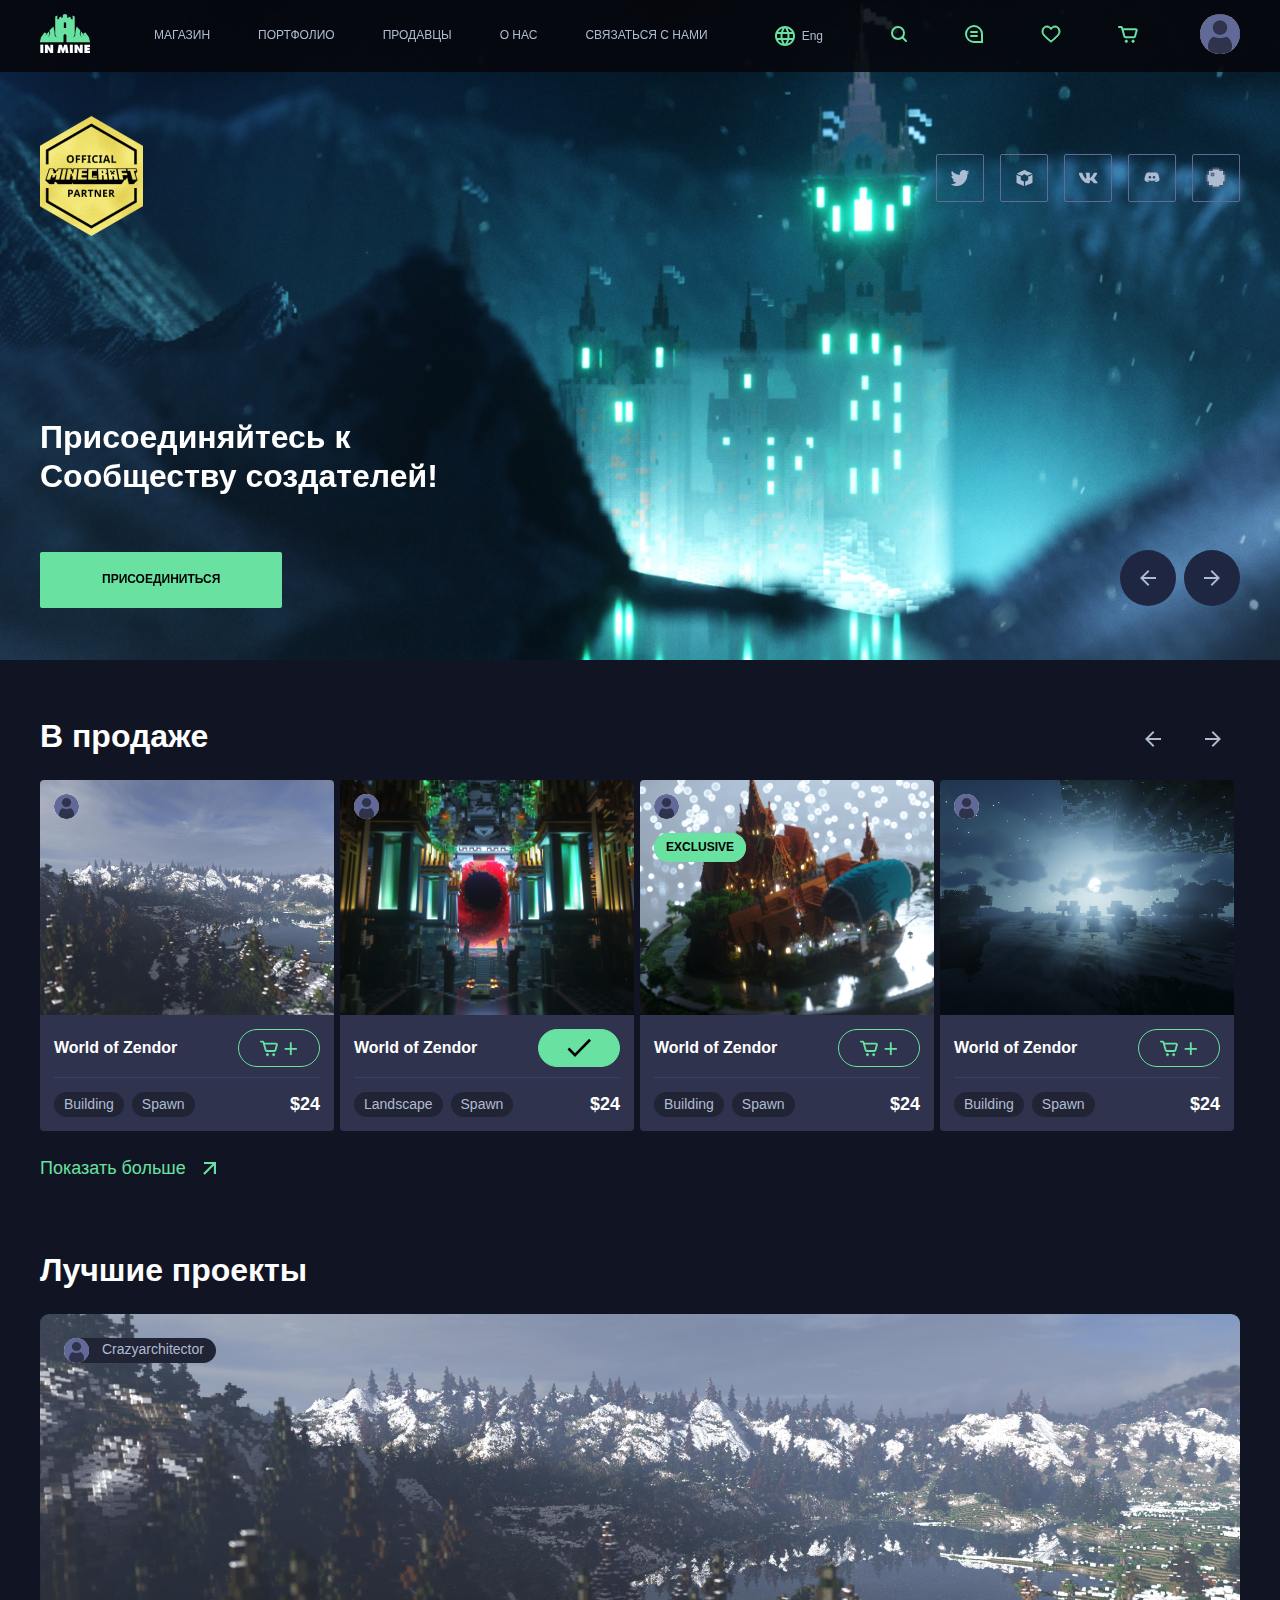
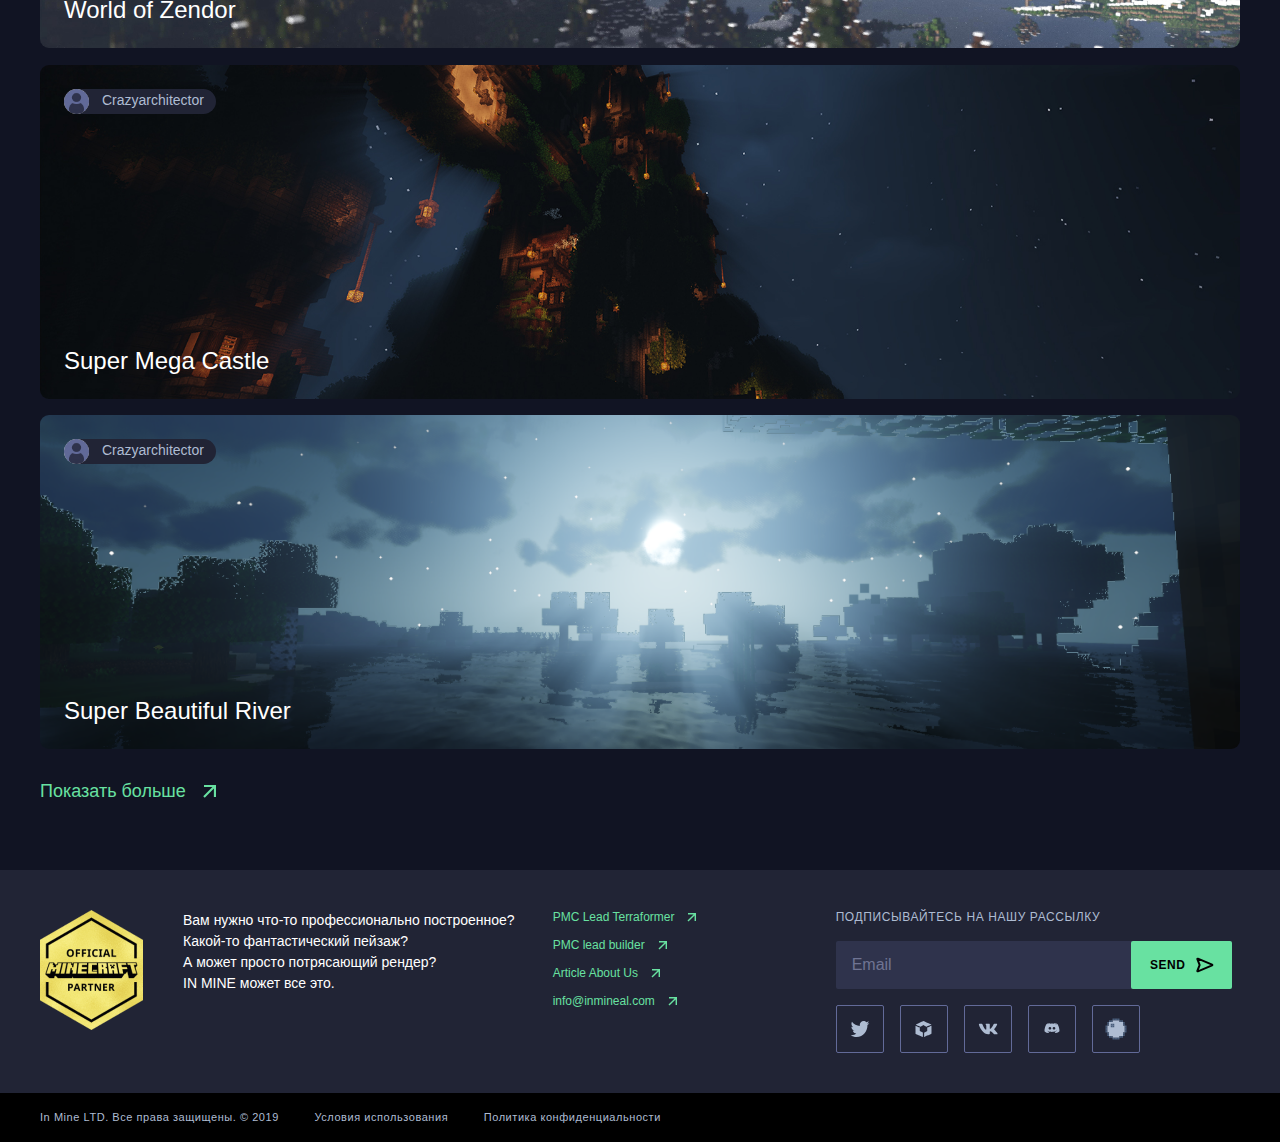
==== index.html @ 99c76f7d "end profect" ====
<!DOCTYPE html>
<html lang="en">

<head>
  <meta charset="UTF-8">
  <meta name="viewport" content="width=device-width, initial-scale=1.0">
  <title>InMine</title>
  <link rel="stylesheet" href="css/libs.min.css">
  <link rel="stylesheet" href="css/style.min.css">
</head>

<body>

  <header class="header header-main">
    <div class="header__inner">
      <div class="header__top-wrapper">
        <div class="container">
          <div class="header__inner-top">
            <div class="header__logo">
              <a class="header__logo-link" href="index.html">
                <img src="images/icons/header-logo-top.svg" alt="">
              </a>
            </div>
            <div class="menu-btn">
              <div class="menu-btn__row"></div>
              <div class="menu-btn__row"></div>
              <div class="menu-btn__row"></div>
            </div>
            <nav class="header__menu">
              <ul class="header__menu-list">
                <li class="header__menu-item">
                  <a class="header__menu-link" href="store.html">Магазин</a>
                </li>
                <li class="header__menu-item">
                  <a class="header__menu-link" href="portfolio.html">Портфолио</a>
                </li>
                <li class="header__menu-item">
                  <a class="header__menu-link" href="sellers.html">Продавцы</a>
                </li>
                <li class="header__menu-item">
                  <a class="header__menu-link" href="about-us.html">О нас</a>
                </li>
                <li class="header__menu-item">
                  <a class="header__menu-link" href="contact.html">Связаться с нами</a>
                </li>
              </ul>
            </nav>
            <div class="header__lang">
              <button><img src="images/icons/header-language.svg" alt=""></button>
              <span>Eng</span>
            </div>
            <div class="header__top-icons">
              <ul class="header__icons-list">
                <li><a href="page-404.html"><img src="images/icons/loupe.svg" alt=""></a></li>
                <li><a href="page-404.html"><img src="images/icons/comments.svg" alt=""></a></li>
                <li><a href="page-404.html"><img src="images/icons/like.svg" alt=""></a></li>
                <li><a href="page-404.html"><img src="images/icons/basket.svg" alt=""></a></li>
              </ul>
            </div>
            <div class="header__top-user">
              <a class="header__user-link" href="product.html">
                <img src="images/content/user.jpg" alt="">
              </a>
            </div>
          </div>
        </div>
      </div>
      <div class="header__inner-content">
        <div class="container">
          <div class="header__content-top">
            <div class="header__content-logo">
              <a href="product.html">
                <img src="images/header-content-logo.png" alt="">
              </a>
            </div>
            <ul class="social">
              <a href="page-404.html">
                <li><svg width="20" height="16" viewBox="0 0 20 16" fill="none" xmlns="http://www.w3.org/2000/svg">
                    <path
                      d="M19.3334 1.89305C18.6464 2.21429 17.9092 2.43216 17.1346 2.52942C17.9255 2.02968 18.5309 1.23702 18.8178 0.295398C18.076 0.758193 17.2571 1.09424 16.3846 1.27641C15.6859 0.489895 14.6921 0 13.5898 0C11.475 0 9.76033 1.80937 9.76033 4.03969C9.76033 4.35601 9.79415 4.66496 9.85949 4.96039C6.67742 4.79174 3.85579 3.18301 1.96732 0.738495C1.6372 1.33425 1.44941 2.02842 1.44941 2.76943C1.44941 4.1714 2.12595 5.40841 3.15244 6.13213C2.52488 6.10999 1.93465 5.92782 1.41793 5.62502V5.67549C1.41793 7.63256 2.73836 9.2659 4.48918 9.63764C4.1684 9.72873 3.83014 9.7792 3.4802 9.7792C3.23293 9.7792 2.9938 9.75335 2.75934 9.70411C3.2469 11.3104 4.66066 12.4785 6.33569 12.5105C5.02576 13.5937 3.37406 14.2374 1.58007 14.2374C1.27098 14.2374 0.966513 14.2177 0.666748 14.182C2.3616 15.3304 4.37373 16 6.53633 16C13.5805 16 17.431 9.84321 17.431 4.50374L17.4181 3.98063C18.1705 3.41439 18.8213 2.70297 19.3334 1.89305Z"
                      fill="#AEBCD2" />
                  </svg>
                </li>
              </a>
              <a href="page-404.html">
                <li>
                  <svg width="17" height="16" viewBox="0 0 17 16" fill="none" xmlns="http://www.w3.org/2000/svg">
                    <path fill-rule="evenodd" clip-rule="evenodd"
                      d="M4.58316 1.79933C2.50883 2.78802 0.806093 3.61268 0.799347 3.6319C0.792601 3.65113 0.855869 3.69303 0.939934 3.72499C1.024 3.75692 1.46931 3.95323 1.92956 4.16118C2.38976 4.36916 3.26925 4.76526 3.88397 5.04142C4.49869 5.31762 5.07238 5.57562 5.15884 5.61483C5.2453 5.654 5.33212 5.68608 5.35184 5.68608C5.37156 5.68608 5.83068 5.44431 6.3722 5.14881C6.91371 4.85331 7.49147 4.53991 7.65613 4.45239C7.82079 4.36484 8.05059 4.23974 8.16683 4.17441C8.28306 4.10904 8.39264 4.05557 8.41036 4.05557C8.42808 4.05557 8.59346 4.14737 8.77783 4.25961C9.08699 4.44773 10.6678 5.39915 11.0925 5.6526C11.3156 5.78577 11.3511 5.78679 11.617 5.6675C11.8581 5.55936 15.3532 4.13653 16.0287 3.87151C16.2756 3.77463 16.4775 3.68681 16.4773 3.67638C16.4771 3.66596 16.3559 3.60237 16.2079 3.5351C16.06 3.46783 15.6066 3.26113 15.2004 3.07579C14.7943 2.89044 14.2644 2.64909 14.0229 2.53946C13.3914 2.25276 12.9575 2.05505 10.5773 0.969207C9.40669 0.435196 8.42772 -0.000946428 8.40178 1.54242e-06C8.37587 0.000949513 6.65748 0.810668 4.58316 1.79933ZM0.510986 8.75997V12.7818L0.840301 12.9268C1.02144 13.0066 1.50193 13.2173 1.90808 13.3952C2.31424 13.5731 2.82617 13.7986 3.04572 13.8963C3.26526 13.9941 3.63349 14.156 3.86401 14.2561C4.09453 14.3563 4.56156 14.5611 4.90185 14.7114C5.24215 14.8618 5.72714 15.0749 5.97961 15.1851C6.23209 15.2953 6.75193 15.5238 7.13485 15.6927C7.51777 15.8617 7.84573 16 7.86366 16C7.88158 16 7.89164 15.0007 7.88597 13.7793L7.87567 11.5586L6.33284 10.7593L4.79001 9.95991L4.79604 8.27112L4.80206 6.58237L4.3031 6.3671C4.02867 6.24868 3.30118 5.93354 2.68646 5.66674C1.06651 4.96365 0.541603 4.73811 0.525356 4.73811C0.517453 4.73811 0.510986 6.54794 0.510986 8.75997ZM15.6994 5.08253C15.2603 5.27148 14.6943 5.51761 14.4415 5.62951C14.1887 5.74137 13.8385 5.89247 13.6631 5.9652C13.4878 6.03797 13.0928 6.20769 12.7855 6.34242L12.2266 6.58734V8.28052V9.97375L11.9073 10.137C11.4831 10.354 9.47267 11.3995 9.28306 11.5018L9.13365 11.5825L9.13338 13.7912C9.13318 15.0061 9.14795 16 9.16615 16C9.18435 16 9.46728 15.8827 9.79484 15.7393C10.726 15.3317 12.5087 14.5466 12.9052 14.3695C13.1028 14.2812 13.3363 14.1791 13.4241 14.1425C13.5719 14.081 14.2329 13.7901 15.1006 13.4047C15.2982 13.3169 15.6907 13.1452 15.9729 13.0231C16.255 12.9009 16.4931 12.7828 16.5021 12.7605C16.511 12.7382 16.5137 10.9243 16.508 8.72952L16.4977 4.73906L15.6994 5.08253Z"
                      fill="#AEBCD2" />
                  </svg>
                </li>
              </a>
              <a href="page-404.html">
                <li>
                  <svg width="20" height="12" viewBox="0 0 20 12" fill="none" xmlns="http://www.w3.org/2000/svg">
                    <path
                      d="M19.1142 1.38897C19.2446 0.972233 19.1142 0.666626 18.4975 0.666626H16.4546C15.9348 0.666626 15.6973 0.931008 15.5668 1.22138C15.5668 1.22138 14.5282 3.65817 13.0563 5.23818C12.5813 5.69794 12.3642 5.84312 12.1052 5.84312C11.9758 5.84312 11.7876 5.69794 11.7876 5.2812V1.38897C11.7876 0.888886 11.6376 0.666626 11.2044 0.666626H7.99434C7.67016 0.666626 7.47454 0.897848 7.47454 1.11831C7.47454 1.59151 8.21046 1.70085 8.28591 3.03441V5.92737C8.28591 6.56098 8.1676 6.6766 7.90677 6.6766C7.21464 6.6766 5.53041 4.23084 4.53086 1.43109C4.33617 0.887093 4.13961 0.667523 3.61795 0.667523H1.57601C0.991931 0.667523 0.875488 0.931904 0.875488 1.22228C0.875488 1.74387 1.56762 4.32495 4.09956 7.7386C5.78751 10.0696 8.16388 11.3333 10.3288 11.3333C11.6264 11.3333 11.7866 11.0528 11.7866 10.5688V8.80688C11.7866 8.24586 11.9105 8.13293 12.3214 8.13293C12.6232 8.13293 13.143 8.27991 14.3549 9.40286C15.7392 10.7346 15.9683 11.3324 16.7462 11.3324H18.7881C19.3713 11.3324 19.6628 11.0519 19.4952 10.498C19.3117 9.94686 18.6503 9.14475 17.7727 8.19567C17.2958 7.65436 16.5832 7.07182 16.3661 6.78056C16.0634 6.40505 16.1509 6.23925 16.3661 5.90586C16.367 5.90675 18.8552 2.53522 19.1142 1.38897Z"
                      fill="#AEBCD2" />
                  </svg>
                </li>
              </a>
              <a href="page-404.html">
                <li>
                  <svg width="16" height="12" viewBox="0 0 16 12" fill="none" xmlns="http://www.w3.org/2000/svg">
                    <path fill-rule="evenodd" clip-rule="evenodd"
                      d="M5.95667 0.000485895C5.95667 0.000485895 4.22864 -0.0629029 2.36432 1.25835C2.36432 1.25835 0.5 4.3723 0.5 8.21126C0.5 8.21126 1.53336 9.93463 4.36697 10C4.36697 10 4.78092 9.47209 5.19894 9.00758C3.6072 8.54405 2.9878 7.61699 2.9878 7.61699L3.51973 7.88045C3.62253 7.92109 3.72572 7.96242 3.82966 8.00405L3.82978 8.0041C5.2991 8.5926 6.91646 9.24039 9.65582 8.80751L9.69873 8.79825C10.3039 8.66769 10.91 8.53692 11.5151 8.27762C11.626 8.22307 11.744 8.16853 11.8681 8.11115L11.8683 8.11104C12.1949 7.9601 12.5642 7.7894 12.9583 7.54766C12.9583 7.54766 12.3379 8.47472 10.68 8.93825C11.0218 9.39979 11.5018 9.92869 11.5018 9.92869C13.8244 9.88 14.9834 8.71423 15.3605 8.33495C15.4437 8.25134 15.4888 8.20595 15.5 8.21918C15.5 4.38617 13.6245 1.26627 13.6245 1.26627C11.9483 0.0727876 10.382 0.0193041 10.086 0.0183129L9.89687 0.199564C12.0378 0.793831 13.0742 1.72188 13.0742 1.72188C9.96806 0.232249 6.61269 0.147071 3.54007 1.32372C3.05696 1.52478 2.78031 1.65651 2.78031 1.65651C2.78031 1.65651 3.81469 0.664082 6.09601 0.134195L5.95667 0.000485895ZM10.0921 0.0133609L10.1257 0.00147579H10.1044L10.0921 0.0133609ZM11.3493 5.28263C11.3493 6.01197 10.7422 6.60322 9.99319 6.60322C9.24423 6.60322 8.63708 6.01197 8.63708 5.28263C8.63708 4.55328 9.24423 3.96204 9.99319 3.96204C10.7422 3.96204 11.3493 4.55328 11.3493 5.28263ZM5.92498 6.60322C6.67394 6.60322 7.2811 6.01197 7.2811 5.28263C7.2811 4.55328 6.67394 3.96204 5.92498 3.96204C5.17602 3.96204 4.56887 4.55328 4.56887 5.28263C4.56887 6.01197 5.17602 6.60322 5.92498 6.60322Z"
                      fill="#AEBCD2" />
                  </svg>
                </li>
              </a>
              <a href="page-404.html">
                <li>
                  <svg width="22" height="22" viewBox="0 0 22 22" fill="none" xmlns="http://www.w3.org/2000/svg">
                    <path
                      d="M4 7.50024V4.00024H7.5V2.25024H14.5V4.00024H18V7.50024H19.75V14.5002H18V18.0002H14.5V19.7502H7.5V18.0002H4V14.5002H2.25V7.50024H4Z"
                      fill="#AEBCD2" />
                    <rect x="0.5" y="7.50024" width="1.75" height="1.75" fill="#495D7B" />
                    <rect x="0.5" y="9.24976" width="1.75" height="1.75" fill="#495D7B" />
                    <rect x="2.25" y="3.99976" width="1.75" height="1.75" fill="#495D7B" />
                    <rect x="4" y="2.25024" width="1.75" height="1.75" fill="#495D7B" />
                    <rect x="5.75" y="2.25024" width="1.75" height="1.75" fill="#495D7B" />
                    <rect x="14.5" y="2.25024" width="1.75" height="1.75" fill="#495D7B" />
                    <rect x="16.25" y="2.25024" width="1.75" height="1.75" fill="#495D7B" />
                    <rect x="7.5" y="0.5" width="1.75" height="1.75" fill="#495D7B" />
                    <rect x="9.25" y="0.5" width="1.75" height="1.75" fill="#495D7B" />
                    <rect x="11" y="0.5" width="1.75" height="1.75" fill="#495D7B" />
                    <rect x="12.75" y="0.5" width="1.75" height="1.75" fill="#495D7B" />
                    <rect x="2.25" y="5.75" width="1.75" height="1.75" fill="#495D7B" />
                    <rect x="5.75" y="5.75" width="1.75" height="1.75" fill="#495D7B" />
                    <rect x="7.5" y="5.75" width="1.75" height="1.75" fill="#495D7B" />
                    <rect x="5.75" y="7.50024" width="1.75" height="1.75" fill="#495D7B" />
                    <rect x="7.5" y="7.50024" width="1.75" height="1.75" fill="#495D7B" />
                    <rect x="0.5" y="11" width="1.75" height="1.75" fill="#495D7B" />
                    <rect x="0.5" y="12.7502" width="1.75" height="1.75" fill="#495D7B" />
                    <rect width="1.75" height="1.75" transform="matrix(-1 0 0 1 21.5 7.50024)" fill="#495D7B" />
                    <rect width="1.75" height="1.75" transform="matrix(-1 0 0 1 21.5 9.24976)" fill="#495D7B" />
                    <rect width="1.75" height="1.75" transform="matrix(-1 0 0 1 19.75 3.99976)" fill="#495D7B" />
                    <rect width="1.75" height="1.75" transform="matrix(-1 0 0 1 19.75 5.75)" fill="#495D7B" />
                    <rect width="1.75" height="1.75" transform="matrix(1 0 0 -1 2.25 18.0002)" fill="#495D7B" />
                    <rect width="1.75" height="1.75" transform="matrix(1 0 0 -1 4 19.7498)" fill="#495D7B" />
                    <rect width="1.75" height="1.75" transform="matrix(1 0 0 -1 5.75 19.7498)" fill="#495D7B" />
                    <rect width="1.75" height="1.75" transform="matrix(1 0 0 -1 14.5 19.7498)" fill="#495D7B" />
                    <rect width="1.75" height="1.75" transform="matrix(1 0 0 -1 16.25 19.7498)" fill="#495D7B" />
                    <rect width="1.75" height="1.75" transform="matrix(1 0 0 -1 7.5 21.5)" fill="#495D7B" />
                    <rect width="1.75" height="1.75" transform="matrix(1 0 0 -1 9.25 21.5)" fill="#495D7B" />
                    <rect width="1.75" height="1.75" transform="matrix(1 0 0 -1 11 21.5)" fill="#495D7B" />
                    <rect width="1.75" height="1.75" transform="matrix(1 0 0 -1 12.75 21.5)" fill="#495D7B" />
                    <rect width="1.75" height="1.75" transform="matrix(1 0 0 -1 2.25 16.25)" fill="#495D7B" />
                    <rect x="19.75" y="18.0002" width="1.75" height="1.75" transform="rotate(-180 19.75 18.0002)"
                      fill="#495D7B" />
                    <rect x="19.75" y="16.25" width="1.75" height="1.75" transform="rotate(-180 19.75 16.25)"
                      fill="#495D7B" />
                    <rect width="1.75" height="1.75" transform="matrix(-1 0 0 1 21.5 11)" fill="#495D7B" />
                    <rect width="1.75" height="1.75" transform="matrix(-1 0 0 1 21.5 12.7502)" fill="#495D7B" />
                  </svg>
                </li>
              </a>
            </ul>
          </div>
          <div class="header__content-bottom">
            <h1 class="header__title">
              Присоединяйтесь к<br>
              Сообществу создателей!
            </h1>
            <a class="header__bottom-link" href="#">Присоединиться</a>
          </div>
        </div>
      </div>
    </div>
  </header>
  <section class="header-bg">
    <div class="header-bg__inner">
      <div class="header__inner-item" style="background-image: url(images/header-bg.jpg);"></div>
      <div class="header__inner-item" style="background-image: url(images/header-bg-3.jpg);"></div>
      <div class="header__inner-item" style="background-image: url(images/header-bg--3.jpg);"></div>
      <div class="header__inner-item" style="background-image: url(images/header-bg-4.jpg);"></div>
      <div class="header__inner-item" style="background-image: url(images/header-bg-2.jpg);"></div>
    </div>
    <div class="container container-slider">
      <div class="slick-arrows"></div>
    </div>
  </section>
  <section class="on-sale page-bg">
    <div class="container">
      <h3 class="section-title">
        В продаже
      </h3>
      <div class="on-sale__inner">
        <div class="on-sale__item">
          <a class="best-projects__item-user" href="product.html">
            <img src="images/content/user.jpg" alt="">
          </a>
          <a class="on-sale__item-img" href="product.html">
            <a class="icons-box" href="product.html">
              <img src="images/icons/like-product.svg" alt="">
            </a>
            <div class="on-sale__item-img--hov on-sale__item-img">
              <img src="images/content/product-img.png" alt="">
            </div>
          </a>
          <div class="on-sale__item-content">
            <div class="on-sale__item-title on-sale__item-title--defualt">
              <div class="on-sale__item-hov">
                <a class="on-sale__item-name" href="product.html">World of Zendor</a>
                <div class="product-area">12000 х 12000</div>
              </div>
              <button type="button"><svg width="22" height="22" viewBox="0 0 24 24" fill="none"
                  xmlns="http://www.w3.org/2000/svg">
                  <path
                    d="M6.375 7.28571L5.40397 7.52468L5.4079 7.54064L5.41235 7.55646L6.375 7.28571ZM3 4C2.44772 4 2 4.44772 2 5C2 5.55228 2.44772 6 3 6V4ZM8.4199 14.5565L9.38255 14.2857L8.4199 14.5565ZM20.6426 8.55646L19.68 8.28572L20.6426 8.55646ZM19.9178 14.8272L21.6053 8.82721L19.68 8.28572L17.9925 14.2857L19.9178 14.8272ZM19.68 6.28571H6.375V8.28571H19.68V6.28571ZM5.41235 7.55646L7.45725 14.8272L9.38255 14.2857L7.33765 7.01497L5.41235 7.55646ZM9.38255 16.2857H17.9925V14.2857H9.38255V16.2857ZM7.34603 7.04675L6.97081 5.52207L5.02876 6L5.40397 7.52468L7.34603 7.04675ZM5.02876 4H3V6H5.02876V4ZM6.97081 5.52207C6.75085 4.62826 5.94924 4 5.02876 4V6L5.02876 6L6.97081 5.52207ZM7.45725 14.8272C7.69984 15.6898 8.48652 16.2857 9.38255 16.2857V14.2857L9.38255 14.2857L7.45725 14.8272ZM21.6053 8.82721C21.9641 7.55139 21.0053 6.28571 19.68 6.28571V8.28571V8.28572L21.6053 8.82721ZM17.9925 14.2857V16.2857C18.8885 16.2857 19.6752 15.6898 19.9178 14.8272L17.9925 14.2857Z"
                    fill="#68E1A1" />
                  <path
                    d="M11.5 19.2856C11.5 19.9637 10.9609 20.4999 10.3125 20.4999C9.66406 20.4999 9.125 19.9637 9.125 19.2856C9.125 18.6075 9.66406 18.0713 10.3125 18.0713C10.9609 18.0713 11.5 18.6075 11.5 19.2856Z"
                    fill="#68E1A1" stroke="#68E1A1" />
                  <path
                    d="M18.25 19.2856C18.25 19.9637 17.7109 20.4999 17.0625 20.4999C16.4141 20.4999 15.875 19.9637 15.875 19.2856C15.875 18.6075 16.4141 18.0713 17.0625 18.0713C17.7109 18.0713 18.25 18.6075 18.25 19.2856Z"
                    fill="#68E1A1" stroke="#68E1A1" />
                </svg>
              </button>
            </div>
            <div class="on-sale__info">
              <a class="on-sale__tag" href="product.html">Building</a>
              <a class="on-sale__tag" href="product.html">Spawn</a>
              <a class="on-sale__tag on-sale__tag--more" href="product.html">more</a>
              <div class="on-sale__price">$24</div>
            </div>
          </div>
        </div>
        <div class="on-sale__item on-sale__item--saled">
          <a class="best-projects__item-user" href="product.html">
            <img src="images/content/user.jpg" alt="">
          </a>
          <a class="on-sale__item-img" href="product.html">
            <a class="icons-box" href="product.html">
              <img src="images/icons/like-product.svg" alt="">
            </a>
            <a class="icons-box icons-box--pencil" href="product.html">
              <img src="images/icons/pencil.svg" alt="">
            </a>
            <a class="icons-box icons-box--mess" href="product.html">
              <img src="images/icons/mess.svg" alt="">
            </a>
            <div class="on-sale__item-img--hov on-sale__item-img">
              <img src="images/Component.png" alt="">
            </div>
          </a>
          <div class="on-sale__item-content">
            <div class="on-sale__item-title">
              <a class="on-sale__item-name" href="product.html">World of Zendor</a>
              <button type="button"><img src="images/icons/marker.svg" alt=""></button>
            </div>
            <div class="on-sale__info">
              <a class="on-sale__tag" href="product.html">Landscape</a>
              <a class="on-sale__tag" href="product.html">Spawn</a>
              <div class="on-sale__price">$24</div>
            </div>
          </div>
        </div>
        <div class="on-sale__item on-sale__item--exclusive">
          <a class="best-projects__item-user" href="product.html">
            <img src="images/content/user.jpg" alt="">
          </a>
          <a class="on-sale__item-img" href="product.html">
            <a class="icons-box" href="product.html">
              <img src="images/icons/like-product.svg" alt="">
            </a>
            <div class="on-sale__item-img--hov on-sale__item-img">
              <img src="images/main.png" alt="">
            </div>
          </a>
          <div class="on-sale__item-content">
            <div class="on-sale__item-title on-sale__item-title--defualt">
              <div class="on-sale__item-hov">
                <a class="on-sale__item-name" href="product.html">World of Zendor</a>
                <div class="product-area">12000 х 12000</div>
              </div>
              <button type="button"><svg width="22" height="22" viewBox="0 0 24 24" fill="none"
                  xmlns="http://www.w3.org/2000/svg">
                  <path
                    d="M6.375 7.28571L5.40397 7.52468L5.4079 7.54064L5.41235 7.55646L6.375 7.28571ZM3 4C2.44772 4 2 4.44772 2 5C2 5.55228 2.44772 6 3 6V4ZM8.4199 14.5565L9.38255 14.2857L8.4199 14.5565ZM20.6426 8.55646L19.68 8.28572L20.6426 8.55646ZM19.9178 14.8272L21.6053 8.82721L19.68 8.28572L17.9925 14.2857L19.9178 14.8272ZM19.68 6.28571H6.375V8.28571H19.68V6.28571ZM5.41235 7.55646L7.45725 14.8272L9.38255 14.2857L7.33765 7.01497L5.41235 7.55646ZM9.38255 16.2857H17.9925V14.2857H9.38255V16.2857ZM7.34603 7.04675L6.97081 5.52207L5.02876 6L5.40397 7.52468L7.34603 7.04675ZM5.02876 4H3V6H5.02876V4ZM6.97081 5.52207C6.75085 4.62826 5.94924 4 5.02876 4V6L5.02876 6L6.97081 5.52207ZM7.45725 14.8272C7.69984 15.6898 8.48652 16.2857 9.38255 16.2857V14.2857L9.38255 14.2857L7.45725 14.8272ZM21.6053 8.82721C21.9641 7.55139 21.0053 6.28571 19.68 6.28571V8.28571V8.28572L21.6053 8.82721ZM17.9925 14.2857V16.2857C18.8885 16.2857 19.6752 15.6898 19.9178 14.8272L17.9925 14.2857Z"
                    fill="#68E1A1" />
                  <path
                    d="M11.5 19.2856C11.5 19.9637 10.9609 20.4999 10.3125 20.4999C9.66406 20.4999 9.125 19.9637 9.125 19.2856C9.125 18.6075 9.66406 18.0713 10.3125 18.0713C10.9609 18.0713 11.5 18.6075 11.5 19.2856Z"
                    fill="#68E1A1" stroke="#68E1A1" />
                  <path
                    d="M18.25 19.2856C18.25 19.9637 17.7109 20.4999 17.0625 20.4999C16.4141 20.4999 15.875 19.9637 15.875 19.2856C15.875 18.6075 16.4141 18.0713 17.0625 18.0713C17.7109 18.0713 18.25 18.6075 18.25 19.2856Z"
                    fill="#68E1A1" stroke="#68E1A1" />
                </svg>
              </button>
            </div>
            <div class="on-sale__info">
              <a class="on-sale__tag" href="product.html">Building</a>
              <a class="on-sale__tag" href="product.html">Spawn</a>
              <a class="on-sale__tag on-sale__tag--more" href="product.html">more</a>
              <div class="on-sale__price">$24</div>
            </div>
          </div>
        </div>
        <div class="on-sale__item">
          <a class="best-projects__item-user" href="product.html">
            <img src="images/content/user.jpg" alt="">
          </a>
          <a class="on-sale__item-img" href="product.html">
            <a class="icons-box" href="product.html">
              <img src="images/icons/like-product.svg" alt="">
            </a>
            <div class="on-sale__item-img--hov on-sale__item-img">
              <img src="images/header-bg-2.jpg" alt="">
            </div>
          </a>
          <div class="on-sale__item-content">
            <div class="on-sale__item-title on-sale__item-title--defualt">
              <div class="on-sale__item-hov">
                <a class="on-sale__item-name" href="product.html">World of Zendor</a>
                <div class="product-area">12000 х 12000</div>
              </div>
              <button type="button"><svg width="22" height="22" viewBox="0 0 24 24" fill="none"
                  xmlns="http://www.w3.org/2000/svg">
                  <path
                    d="M6.375 7.28571L5.40397 7.52468L5.4079 7.54064L5.41235 7.55646L6.375 7.28571ZM3 4C2.44772 4 2 4.44772 2 5C2 5.55228 2.44772 6 3 6V4ZM8.4199 14.5565L9.38255 14.2857L8.4199 14.5565ZM20.6426 8.55646L19.68 8.28572L20.6426 8.55646ZM19.9178 14.8272L21.6053 8.82721L19.68 8.28572L17.9925 14.2857L19.9178 14.8272ZM19.68 6.28571H6.375V8.28571H19.68V6.28571ZM5.41235 7.55646L7.45725 14.8272L9.38255 14.2857L7.33765 7.01497L5.41235 7.55646ZM9.38255 16.2857H17.9925V14.2857H9.38255V16.2857ZM7.34603 7.04675L6.97081 5.52207L5.02876 6L5.40397 7.52468L7.34603 7.04675ZM5.02876 4H3V6H5.02876V4ZM6.97081 5.52207C6.75085 4.62826 5.94924 4 5.02876 4V6L5.02876 6L6.97081 5.52207ZM7.45725 14.8272C7.69984 15.6898 8.48652 16.2857 9.38255 16.2857V14.2857L9.38255 14.2857L7.45725 14.8272ZM21.6053 8.82721C21.9641 7.55139 21.0053 6.28571 19.68 6.28571V8.28571V8.28572L21.6053 8.82721ZM17.9925 14.2857V16.2857C18.8885 16.2857 19.6752 15.6898 19.9178 14.8272L17.9925 14.2857Z"
                    fill="#68E1A1" />
                  <path
                    d="M11.5 19.2856C11.5 19.9637 10.9609 20.4999 10.3125 20.4999C9.66406 20.4999 9.125 19.9637 9.125 19.2856C9.125 18.6075 9.66406 18.0713 10.3125 18.0713C10.9609 18.0713 11.5 18.6075 11.5 19.2856Z"
                    fill="#68E1A1" stroke="#68E1A1" />
                  <path
                    d="M18.25 19.2856C18.25 19.9637 17.7109 20.4999 17.0625 20.4999C16.4141 20.4999 15.875 19.9637 15.875 19.2856C15.875 18.6075 16.4141 18.0713 17.0625 18.0713C17.7109 18.0713 18.25 18.6075 18.25 19.2856Z"
                    fill="#68E1A1" stroke="#68E1A1" />
                </svg>
              </button>
            </div>
            <div class="on-sale__info">
              <a class="on-sale__tag" href="product.html">Building</a>
              <a class="on-sale__tag" href="product.html">Spawn</a>
              <a class="on-sale__tag on-sale__tag--more" href="product.html">more</a>
              <div class="on-sale__price">$24</div>
            </div>
          </div>
        </div>
        <div class="on-sale__item">
          <a class="best-projects__item-user" href="product.html">
            <img src="images/content/user.jpg" alt="">
          </a>
          <a class="on-sale__item-img" href="product.html">
            <a class="icons-box" href="product.html">
              <img src="images/icons/like-product.svg" alt="">
            </a>
            <div class="on-sale__item-img--hov on-sale__item-img">
              <img src="images/header-bg-3.jpg" alt="">
            </div>
          </a>
          <div class="on-sale__item-content">
            <div class="on-sale__item-title on-sale__item-title--defualt">
              <div class="on-sale__item-hov">
                <a class="on-sale__item-name" href="product.html">World of Zendor</a>
                <div class="product-area">12000 х 12000</div>
              </div>
              <button type="button"><svg width="22" height="22" viewBox="0 0 24 24" fill="none"
                  xmlns="http://www.w3.org/2000/svg">
                  <path
                    d="M6.375 7.28571L5.40397 7.52468L5.4079 7.54064L5.41235 7.55646L6.375 7.28571ZM3 4C2.44772 4 2 4.44772 2 5C2 5.55228 2.44772 6 3 6V4ZM8.4199 14.5565L9.38255 14.2857L8.4199 14.5565ZM20.6426 8.55646L19.68 8.28572L20.6426 8.55646ZM19.9178 14.8272L21.6053 8.82721L19.68 8.28572L17.9925 14.2857L19.9178 14.8272ZM19.68 6.28571H6.375V8.28571H19.68V6.28571ZM5.41235 7.55646L7.45725 14.8272L9.38255 14.2857L7.33765 7.01497L5.41235 7.55646ZM9.38255 16.2857H17.9925V14.2857H9.38255V16.2857ZM7.34603 7.04675L6.97081 5.52207L5.02876 6L5.40397 7.52468L7.34603 7.04675ZM5.02876 4H3V6H5.02876V4ZM6.97081 5.52207C6.75085 4.62826 5.94924 4 5.02876 4V6L5.02876 6L6.97081 5.52207ZM7.45725 14.8272C7.69984 15.6898 8.48652 16.2857 9.38255 16.2857V14.2857L9.38255 14.2857L7.45725 14.8272ZM21.6053 8.82721C21.9641 7.55139 21.0053 6.28571 19.68 6.28571V8.28571V8.28572L21.6053 8.82721ZM17.9925 14.2857V16.2857C18.8885 16.2857 19.6752 15.6898 19.9178 14.8272L17.9925 14.2857Z"
                    fill="#68E1A1" />
                  <path
                    d="M11.5 19.2856C11.5 19.9637 10.9609 20.4999 10.3125 20.4999C9.66406 20.4999 9.125 19.9637 9.125 19.2856C9.125 18.6075 9.66406 18.0713 10.3125 18.0713C10.9609 18.0713 11.5 18.6075 11.5 19.2856Z"
                    fill="#68E1A1" stroke="#68E1A1" />
                  <path
                    d="M18.25 19.2856C18.25 19.9637 17.7109 20.4999 17.0625 20.4999C16.4141 20.4999 15.875 19.9637 15.875 19.2856C15.875 18.6075 16.4141 18.0713 17.0625 18.0713C17.7109 18.0713 18.25 18.6075 18.25 19.2856Z"
                    fill="#68E1A1" stroke="#68E1A1" />
                </svg>
              </button>
            </div>
            <div class="on-sale__info">
              <a class="on-sale__tag" href="product.html">Building</a>
              <a class="on-sale__tag" href="product.html">Spawn</a>
              <a class="on-sale__tag on-sale__tag--more" href="product.html">more</a>
              <div class="on-sale__price">$24</div>
            </div>
          </div>
        </div>
        <div class="on-sale__item on-sale__item--saled">
          <a class="best-projects__item-user" href="product.html">
            <img src="images/content/user.jpg" alt="">
          </a>
          <a class="on-sale__item-img" href="product.html">
            <a class="icons-box" href="product.html">
              <img src="images/icons/like-product.svg" alt="">
            </a>
            <a class="icons-box icons-box--pencil" href="product.html">
              <img src="images/icons/pencil.svg" alt="">
            </a>
            <a class="icons-box icons-box--mess" href="product.html">
              <img src="images/icons/mess.svg" alt="">
            </a>
            <div class="on-sale__item-img--hov on-sale__item-img">
              <img src="images/header-bg-4.jpg" alt="">
            </div>
          </a>
          <div class="on-sale__item-content">
            <div class="on-sale__item-title">
              <a class="on-sale__item-name" href="product.html">World of Zendor</a>
              <button type="button"><img src="images/icons/marker.svg" alt=""></button>
            </div>
            <div class="on-sale__info">
              <a class="on-sale__tag" href="product.html">Landscape</a>
              <a class="on-sale__tag" href="product.html">Spawn</a>
              <div class="on-sale__price">$24</div>
            </div>
          </div>
        </div>
        <div class="on-sale__item">
          <a class="best-projects__item-user" href="product.html">
            <img src="images/content/user.jpg" alt="">
          </a>
          <a class="on-sale__item-img" href="product.html">
            <a class="icons-box" href="product.html">
              <img src="images/icons/like-product.svg" alt="">
            </a>
            <div class="on-sale__item-img--hov on-sale__item-img">
              <img src="images/slider-bg.jpg" alt="">
            </div>
          </a>
          <div class="on-sale__item-content">
            <div class="on-sale__item-title on-sale__item-title--defualt">
              <div class="on-sale__item-hov">
                <a class="on-sale__item-name" href="product.html">World of Zendor</a>
                <div class="product-area">12000 х 12000</div>
              </div>
              <button type="button"><svg width="22" height="22" viewBox="0 0 24 24" fill="none"
                  xmlns="http://www.w3.org/2000/svg">
                  <path
                    d="M6.375 7.28571L5.40397 7.52468L5.4079 7.54064L5.41235 7.55646L6.375 7.28571ZM3 4C2.44772 4 2 4.44772 2 5C2 5.55228 2.44772 6 3 6V4ZM8.4199 14.5565L9.38255 14.2857L8.4199 14.5565ZM20.6426 8.55646L19.68 8.28572L20.6426 8.55646ZM19.9178 14.8272L21.6053 8.82721L19.68 8.28572L17.9925 14.2857L19.9178 14.8272ZM19.68 6.28571H6.375V8.28571H19.68V6.28571ZM5.41235 7.55646L7.45725 14.8272L9.38255 14.2857L7.33765 7.01497L5.41235 7.55646ZM9.38255 16.2857H17.9925V14.2857H9.38255V16.2857ZM7.34603 7.04675L6.97081 5.52207L5.02876 6L5.40397 7.52468L7.34603 7.04675ZM5.02876 4H3V6H5.02876V4ZM6.97081 5.52207C6.75085 4.62826 5.94924 4 5.02876 4V6L5.02876 6L6.97081 5.52207ZM7.45725 14.8272C7.69984 15.6898 8.48652 16.2857 9.38255 16.2857V14.2857L9.38255 14.2857L7.45725 14.8272ZM21.6053 8.82721C21.9641 7.55139 21.0053 6.28571 19.68 6.28571V8.28571V8.28572L21.6053 8.82721ZM17.9925 14.2857V16.2857C18.8885 16.2857 19.6752 15.6898 19.9178 14.8272L17.9925 14.2857Z"
                    fill="#68E1A1" />
                  <path
                    d="M11.5 19.2856C11.5 19.9637 10.9609 20.4999 10.3125 20.4999C9.66406 20.4999 9.125 19.9637 9.125 19.2856C9.125 18.6075 9.66406 18.0713 10.3125 18.0713C10.9609 18.0713 11.5 18.6075 11.5 19.2856Z"
                    fill="#68E1A1" stroke="#68E1A1" />
                  <path
                    d="M18.25 19.2856C18.25 19.9637 17.7109 20.4999 17.0625 20.4999C16.4141 20.4999 15.875 19.9637 15.875 19.2856C15.875 18.6075 16.4141 18.0713 17.0625 18.0713C17.7109 18.0713 18.25 18.6075 18.25 19.2856Z"
                    fill="#68E1A1" stroke="#68E1A1" />
                </svg>
              </button>
            </div>
            <div class="on-sale__info">
              <a class="on-sale__tag" href="product.html">Building</a>
              <a class="on-sale__tag" href="product.html">Spawn</a>
              <a class="on-sale__tag on-sale__tag--more" href="product.html">more</a>
              <div class="on-sale__price">$24</div>
            </div>
          </div>
        </div>
      </div>
      <a class="on-sale__link" href="store.html">
        Показать больше
      </a>
    </div>
  </section>
  <section class="best-projects">
    <div class="container">
      <div class="section-title">
        Лучшие проекты
      </div>
      <div class="best-projects__inner">
        <a class="best-projects__item" href="product.html">
          <div class="best-projects__item-user">
            <img src="images/content/user.jpg" alt="">
            <span>Crazyarchitector</span>
          </div>
          <div class="best-projects__item-bg" style="background-image: url(images/content/best-product-1.jpg);"></div>
          <div class="best-projects__item-title">
            World of Zendor
          </div>
        </a>
        <a class="best-projects__item" href="product.html">
          <div class="best-projects__item-user">
            <img src="images/content/user.jpg" alt="">
            <span>Crazyarchitector</span>
          </div>
          <div class="best-projects__item-bg" style="background-image: url(images/header-bg-4.jpg);"></div>
          <div class="best-projects__item-title">
            Super Mega Castle
          </div>
        </a>
        <a class="best-projects__item" href="product.html">
          <div class="best-projects__item-user">
            <img src="images/content/user.jpg" alt="">
            <span>Crazyarchitector</span>
          </div>
          <div class="best-projects__item-bg" style="background-image: url(images/header-bg-2.jpg);"></div>
          <div class="best-projects__item-title">
            Super Beautiful River
          </div>
        </a>
      </div>
      <a class="on-sale__link" href="portfolio.html">
        Показать больше
      </a>
    </div>
  </section>
  <footer class="footer">
    <div class="footer__top">
      <div class="container">
        <div class="footer__top-inner">
          <div class="footer__top-info">
            <a class="content-logo" href="product.html">
              <img src="images/header-content-logo.png" alt="">
            </a>
            <p class="header__top-questions">
              Вам нужно что-то профессионально построенное?<br>
              Какой-то фантастический пейзаж?<br>
              А может просто потрясающий рендер?<br>
              IN MINE может все это.
            </p>
            <ul class="header__top-links">
              <li>
                <a href="page-404.html">PMC Lead Terraformer</a>
              </li>
              <li>
                <a href="page-404.html">PMC lead builder</a>
              </li>
              <li>
                <a href="page-404.html">Article About Us</a>
              </li>
              <li>
                <a class="footer__mail" href="mailto:info@inmineal.com">info@inmineal.com</a>
              </li>
            </ul>
            <div class="header__form">
              <h3 class="header__form-title">
                подписывайтесь на нашу рассылку
              </h3>
              <form>
                <input type="text" placeholder="Email">
                <button type="submit">send</button>
              </form>
              <ul class="social">
                <a href="product.html">
                  <li><svg width="20" height="16" viewBox="0 0 20 16" fill="none" xmlns="http://www.w3.org/2000/svg">
                      <path
                        d="M19.3334 1.89305C18.6464 2.21429 17.9092 2.43216 17.1346 2.52942C17.9255 2.02968 18.5309 1.23702 18.8178 0.295398C18.076 0.758193 17.2571 1.09424 16.3846 1.27641C15.6859 0.489895 14.6921 0 13.5898 0C11.475 0 9.76033 1.80937 9.76033 4.03969C9.76033 4.35601 9.79415 4.66496 9.85949 4.96039C6.67742 4.79174 3.85579 3.18301 1.96732 0.738495C1.6372 1.33425 1.44941 2.02842 1.44941 2.76943C1.44941 4.1714 2.12595 5.40841 3.15244 6.13213C2.52488 6.10999 1.93465 5.92782 1.41793 5.62502V5.67549C1.41793 7.63256 2.73836 9.2659 4.48918 9.63764C4.1684 9.72873 3.83014 9.7792 3.4802 9.7792C3.23293 9.7792 2.9938 9.75335 2.75934 9.70411C3.2469 11.3104 4.66066 12.4785 6.33569 12.5105C5.02576 13.5937 3.37406 14.2374 1.58007 14.2374C1.27098 14.2374 0.966513 14.2177 0.666748 14.182C2.3616 15.3304 4.37373 16 6.53633 16C13.5805 16 17.431 9.84321 17.431 4.50374L17.4181 3.98063C18.1705 3.41439 18.8213 2.70297 19.3334 1.89305Z"
                        fill="#AEBCD2" />
                    </svg>
                  </li>
                </a>
                <a href="product.html">
                  <li>
                    <svg width="17" height="16" viewBox="0 0 17 16" fill="none" xmlns="http://www.w3.org/2000/svg">
                      <path fill-rule="evenodd" clip-rule="evenodd"
                        d="M4.58316 1.79933C2.50883 2.78802 0.806093 3.61268 0.799347 3.6319C0.792601 3.65113 0.855869 3.69303 0.939934 3.72499C1.024 3.75692 1.46931 3.95323 1.92956 4.16118C2.38976 4.36916 3.26925 4.76526 3.88397 5.04142C4.49869 5.31762 5.07238 5.57562 5.15884 5.61483C5.2453 5.654 5.33212 5.68608 5.35184 5.68608C5.37156 5.68608 5.83068 5.44431 6.3722 5.14881C6.91371 4.85331 7.49147 4.53991 7.65613 4.45239C7.82079 4.36484 8.05059 4.23974 8.16683 4.17441C8.28306 4.10904 8.39264 4.05557 8.41036 4.05557C8.42808 4.05557 8.59346 4.14737 8.77783 4.25961C9.08699 4.44773 10.6678 5.39915 11.0925 5.6526C11.3156 5.78577 11.3511 5.78679 11.617 5.6675C11.8581 5.55936 15.3532 4.13653 16.0287 3.87151C16.2756 3.77463 16.4775 3.68681 16.4773 3.67638C16.4771 3.66596 16.3559 3.60237 16.2079 3.5351C16.06 3.46783 15.6066 3.26113 15.2004 3.07579C14.7943 2.89044 14.2644 2.64909 14.0229 2.53946C13.3914 2.25276 12.9575 2.05505 10.5773 0.969207C9.40669 0.435196 8.42772 -0.000946428 8.40178 1.54242e-06C8.37587 0.000949513 6.65748 0.810668 4.58316 1.79933ZM0.510986 8.75997V12.7818L0.840301 12.9268C1.02144 13.0066 1.50193 13.2173 1.90808 13.3952C2.31424 13.5731 2.82617 13.7986 3.04572 13.8963C3.26526 13.9941 3.63349 14.156 3.86401 14.2561C4.09453 14.3563 4.56156 14.5611 4.90185 14.7114C5.24215 14.8618 5.72714 15.0749 5.97961 15.1851C6.23209 15.2953 6.75193 15.5238 7.13485 15.6927C7.51777 15.8617 7.84573 16 7.86366 16C7.88158 16 7.89164 15.0007 7.88597 13.7793L7.87567 11.5586L6.33284 10.7593L4.79001 9.95991L4.79604 8.27112L4.80206 6.58237L4.3031 6.3671C4.02867 6.24868 3.30118 5.93354 2.68646 5.66674C1.06651 4.96365 0.541603 4.73811 0.525356 4.73811C0.517453 4.73811 0.510986 6.54794 0.510986 8.75997ZM15.6994 5.08253C15.2603 5.27148 14.6943 5.51761 14.4415 5.62951C14.1887 5.74137 13.8385 5.89247 13.6631 5.9652C13.4878 6.03797 13.0928 6.20769 12.7855 6.34242L12.2266 6.58734V8.28052V9.97375L11.9073 10.137C11.4831 10.354 9.47267 11.3995 9.28306 11.5018L9.13365 11.5825L9.13338 13.7912C9.13318 15.0061 9.14795 16 9.16615 16C9.18435 16 9.46728 15.8827 9.79484 15.7393C10.726 15.3317 12.5087 14.5466 12.9052 14.3695C13.1028 14.2812 13.3363 14.1791 13.4241 14.1425C13.5719 14.081 14.2329 13.7901 15.1006 13.4047C15.2982 13.3169 15.6907 13.1452 15.9729 13.0231C16.255 12.9009 16.4931 12.7828 16.5021 12.7605C16.511 12.7382 16.5137 10.9243 16.508 8.72952L16.4977 4.73906L15.6994 5.08253Z"
                        fill="#AEBCD2" />
                    </svg>
                  </li>
                </a>
                <a href="product.html">
                  <li>
                    <svg width="20" height="12" viewBox="0 0 20 12" fill="none" xmlns="http://www.w3.org/2000/svg">
                      <path
                        d="M19.1142 1.38897C19.2446 0.972233 19.1142 0.666626 18.4975 0.666626H16.4546C15.9348 0.666626 15.6973 0.931008 15.5668 1.22138C15.5668 1.22138 14.5282 3.65817 13.0563 5.23818C12.5813 5.69794 12.3642 5.84312 12.1052 5.84312C11.9758 5.84312 11.7876 5.69794 11.7876 5.2812V1.38897C11.7876 0.888886 11.6376 0.666626 11.2044 0.666626H7.99434C7.67016 0.666626 7.47454 0.897848 7.47454 1.11831C7.47454 1.59151 8.21046 1.70085 8.28591 3.03441V5.92737C8.28591 6.56098 8.1676 6.6766 7.90677 6.6766C7.21464 6.6766 5.53041 4.23084 4.53086 1.43109C4.33617 0.887093 4.13961 0.667523 3.61795 0.667523H1.57601C0.991931 0.667523 0.875488 0.931904 0.875488 1.22228C0.875488 1.74387 1.56762 4.32495 4.09956 7.7386C5.78751 10.0696 8.16388 11.3333 10.3288 11.3333C11.6264 11.3333 11.7866 11.0528 11.7866 10.5688V8.80688C11.7866 8.24586 11.9105 8.13293 12.3214 8.13293C12.6232 8.13293 13.143 8.27991 14.3549 9.40286C15.7392 10.7346 15.9683 11.3324 16.7462 11.3324H18.7881C19.3713 11.3324 19.6628 11.0519 19.4952 10.498C19.3117 9.94686 18.6503 9.14475 17.7727 8.19567C17.2958 7.65436 16.5832 7.07182 16.3661 6.78056C16.0634 6.40505 16.1509 6.23925 16.3661 5.90586C16.367 5.90675 18.8552 2.53522 19.1142 1.38897Z"
                        fill="#AEBCD2" />
                    </svg>
                  </li>
                </a>
                <a href="product.html">
                  <li>
                    <svg width="16" height="12" viewBox="0 0 16 12" fill="none" xmlns="http://www.w3.org/2000/svg">
                      <path fill-rule="evenodd" clip-rule="evenodd"
                        d="M5.95667 0.000485895C5.95667 0.000485895 4.22864 -0.0629029 2.36432 1.25835C2.36432 1.25835 0.5 4.3723 0.5 8.21126C0.5 8.21126 1.53336 9.93463 4.36697 10C4.36697 10 4.78092 9.47209 5.19894 9.00758C3.6072 8.54405 2.9878 7.61699 2.9878 7.61699L3.51973 7.88045C3.62253 7.92109 3.72572 7.96242 3.82966 8.00405L3.82978 8.0041C5.2991 8.5926 6.91646 9.24039 9.65582 8.80751L9.69873 8.79825C10.3039 8.66769 10.91 8.53692 11.5151 8.27762C11.626 8.22307 11.744 8.16853 11.8681 8.11115L11.8683 8.11104C12.1949 7.9601 12.5642 7.7894 12.9583 7.54766C12.9583 7.54766 12.3379 8.47472 10.68 8.93825C11.0218 9.39979 11.5018 9.92869 11.5018 9.92869C13.8244 9.88 14.9834 8.71423 15.3605 8.33495C15.4437 8.25134 15.4888 8.20595 15.5 8.21918C15.5 4.38617 13.6245 1.26627 13.6245 1.26627C11.9483 0.0727876 10.382 0.0193041 10.086 0.0183129L9.89687 0.199564C12.0378 0.793831 13.0742 1.72188 13.0742 1.72188C9.96806 0.232249 6.61269 0.147071 3.54007 1.32372C3.05696 1.52478 2.78031 1.65651 2.78031 1.65651C2.78031 1.65651 3.81469 0.664082 6.09601 0.134195L5.95667 0.000485895ZM10.0921 0.0133609L10.1257 0.00147579H10.1044L10.0921 0.0133609ZM11.3493 5.28263C11.3493 6.01197 10.7422 6.60322 9.99319 6.60322C9.24423 6.60322 8.63708 6.01197 8.63708 5.28263C8.63708 4.55328 9.24423 3.96204 9.99319 3.96204C10.7422 3.96204 11.3493 4.55328 11.3493 5.28263ZM5.92498 6.60322C6.67394 6.60322 7.2811 6.01197 7.2811 5.28263C7.2811 4.55328 6.67394 3.96204 5.92498 3.96204C5.17602 3.96204 4.56887 4.55328 4.56887 5.28263C4.56887 6.01197 5.17602 6.60322 5.92498 6.60322Z"
                        fill="#AEBCD2" />
                    </svg>
                  </li>
                </a>
                <a href="product.html">
                  <li>
                    <svg width="22" height="22" viewBox="0 0 22 22" fill="none" xmlns="http://www.w3.org/2000/svg">
                      <path
                        d="M4 7.50024V4.00024H7.5V2.25024H14.5V4.00024H18V7.50024H19.75V14.5002H18V18.0002H14.5V19.7502H7.5V18.0002H4V14.5002H2.25V7.50024H4Z"
                        fill="#AEBCD2" />
                      <rect x="0.5" y="7.50024" width="1.75" height="1.75" fill="#495D7B" />
                      <rect x="0.5" y="9.24976" width="1.75" height="1.75" fill="#495D7B" />
                      <rect x="2.25" y="3.99976" width="1.75" height="1.75" fill="#495D7B" />
                      <rect x="4" y="2.25024" width="1.75" height="1.75" fill="#495D7B" />
                      <rect x="5.75" y="2.25024" width="1.75" height="1.75" fill="#495D7B" />
                      <rect x="14.5" y="2.25024" width="1.75" height="1.75" fill="#495D7B" />
                      <rect x="16.25" y="2.25024" width="1.75" height="1.75" fill="#495D7B" />
                      <rect x="7.5" y="0.5" width="1.75" height="1.75" fill="#495D7B" />
                      <rect x="9.25" y="0.5" width="1.75" height="1.75" fill="#495D7B" />
                      <rect x="11" y="0.5" width="1.75" height="1.75" fill="#495D7B" />
                      <rect x="12.75" y="0.5" width="1.75" height="1.75" fill="#495D7B" />
                      <rect x="2.25" y="5.75" width="1.75" height="1.75" fill="#495D7B" />
                      <rect x="5.75" y="5.75" width="1.75" height="1.75" fill="#495D7B" />
                      <rect x="7.5" y="5.75" width="1.75" height="1.75" fill="#495D7B" />
                      <rect x="5.75" y="7.50024" width="1.75" height="1.75" fill="#495D7B" />
                      <rect x="7.5" y="7.50024" width="1.75" height="1.75" fill="#495D7B" />
                      <rect x="0.5" y="11" width="1.75" height="1.75" fill="#495D7B" />
                      <rect x="0.5" y="12.7502" width="1.75" height="1.75" fill="#495D7B" />
                      <rect width="1.75" height="1.75" transform="matrix(-1 0 0 1 21.5 7.50024)" fill="#495D7B" />
                      <rect width="1.75" height="1.75" transform="matrix(-1 0 0 1 21.5 9.24976)" fill="#495D7B" />
                      <rect width="1.75" height="1.75" transform="matrix(-1 0 0 1 19.75 3.99976)" fill="#495D7B" />
                      <rect width="1.75" height="1.75" transform="matrix(-1 0 0 1 19.75 5.75)" fill="#495D7B" />
                      <rect width="1.75" height="1.75" transform="matrix(1 0 0 -1 2.25 18.0002)" fill="#495D7B" />
                      <rect width="1.75" height="1.75" transform="matrix(1 0 0 -1 4 19.7498)" fill="#495D7B" />
                      <rect width="1.75" height="1.75" transform="matrix(1 0 0 -1 5.75 19.7498)" fill="#495D7B" />
                      <rect width="1.75" height="1.75" transform="matrix(1 0 0 -1 14.5 19.7498)" fill="#495D7B" />
                      <rect width="1.75" height="1.75" transform="matrix(1 0 0 -1 16.25 19.7498)" fill="#495D7B" />
                      <rect width="1.75" height="1.75" transform="matrix(1 0 0 -1 7.5 21.5)" fill="#495D7B" />
                      <rect width="1.75" height="1.75" transform="matrix(1 0 0 -1 9.25 21.5)" fill="#495D7B" />
                      <rect width="1.75" height="1.75" transform="matrix(1 0 0 -1 11 21.5)" fill="#495D7B" />
                      <rect width="1.75" height="1.75" transform="matrix(1 0 0 -1 12.75 21.5)" fill="#495D7B" />
                      <rect width="1.75" height="1.75" transform="matrix(1 0 0 -1 2.25 16.25)" fill="#495D7B" />
                      <rect x="19.75" y="18.0002" width="1.75" height="1.75" transform="rotate(-180 19.75 18.0002)"
                        fill="#495D7B" />
                      <rect x="19.75" y="16.25" width="1.75" height="1.75" transform="rotate(-180 19.75 16.25)"
                        fill="#495D7B" />
                      <rect width="1.75" height="1.75" transform="matrix(-1 0 0 1 21.5 11)" fill="#495D7B" />
                      <rect width="1.75" height="1.75" transform="matrix(-1 0 0 1 21.5 12.7502)" fill="#495D7B" />
                    </svg>
                  </li>
                </a>
              </ul>
            </div>
          </div>
        </div>
      </div>
    </div>
    <div class="footer__bottom">
      <div class="container">
        <div class="footer__bottom-inner">
          <div class="footer__copy">
            In Mine LTD. Все права защищены. © 2019
          </div>
          <div class="header__bottom-links">
            <a href="page-404.html">Условия использования</a>
            <a href="page-404.html">Политика конфиденциальности</a>
          </div>
        </div>
      </div>
    </div>
  </footer> 


  </div>




  <script src="https://ajax.googleapis.com/ajax/libs/jquery/3.5.1/jquery.min.js"></script>
  <script src="js/libs.min.js"></script>
  <script src="js/main.js"></script>
</body>

</html>
---- css/libs.min.css ----
@charset "UTF-8";/*! normalize.css v8.0.1 | MIT License | github.com/necolas/normalize.css */.fancybox-content,.mfp-image-holder .mfp-content,img.mfp-img,legend{max-width:100%}progress,sub,sup{vertical-align:baseline}.irs,.slick-slider{-khtml-user-select:none;-webkit-touch-callout:none;-moz-user-select:none;-ms-user-select:none}.fancybox-container,.fancybox-thumbs,.fancybox-thumbs__list a,.mfp-arrow,.slick-slider{-webkit-tap-highlight-color:transparent}.fancybox-container,.mfp-wrap{-webkit-backface-visibility:hidden}.mfp-arrow:after,.mfp-arrow:before,.mfp-container:before,.mfp-figure:after,.slick-track:after,.slick-track:before{content:''}html{line-height:1.15;-webkit-text-size-adjust:100%}body{margin:0}details,main{display:block}h1{font-size:2em;margin:.67em 0}hr{box-sizing:content-box;height:0;overflow:visible}code,kbd,pre,samp{font-family:monospace,monospace;font-size:1em}a{background-color:transparent}abbr[title]{border-bottom:none;text-decoration:underline;text-decoration:underline dotted}b,strong{font-weight:bolder}small{font-size:80%}sub,sup{font-size:75%;line-height:0;position:relative}sub{bottom:-.25em}sup{top:-.5em}img{border-style:none}button,input,optgroup,select,textarea{font-family:inherit;font-size:100%;line-height:1.15;margin:0}button,input{overflow:visible}button,select{text-transform:none}[type=button],[type=reset],[type=submit],button{-webkit-appearance:button}[type=button]::-moz-focus-inner,[type=reset]::-moz-focus-inner,[type=submit]::-moz-focus-inner,button::-moz-focus-inner{border-style:none;padding:0}[type=button]:-moz-focusring,[type=reset]:-moz-focusring,[type=submit]:-moz-focusring,button:-moz-focusring{outline:ButtonText dotted 1px}fieldset{padding:.35em .75em .625em}legend{box-sizing:border-box;color:inherit;display:table;padding:0;white-space:normal}.fancybox-content,.fancybox-share__button svg,.fancybox-slide::before,.jq-number,.jq-selectbox,.mfp-container:before,.mfp-content{vertical-align:middle}textarea{overflow:auto}[type=checkbox],[type=radio]{box-sizing:border-box;padding:0}[type=number]::-webkit-inner-spin-button,[type=number]::-webkit-outer-spin-button{height:auto}[type=search]{-webkit-appearance:textfield;outline-offset:-2px}[type=search]::-webkit-search-decoration{-webkit-appearance:none}::-webkit-file-upload-button{-webkit-appearance:button;font:inherit}summary{display:list-item}[hidden],template{display:none}.slick-list,.slick-slider,.slick-track{position:relative;display:block}.slick-slider{box-sizing:border-box;-webkit-user-select:none;user-select:none;-ms-touch-action:pan-y;touch-action:pan-y}.slick-list{overflow:hidden;margin:0;padding:0}.slick-list:focus{outline:0}.slick-list.dragging{cursor:pointer;cursor:hand}.slick-slider .slick-list,.slick-slider .slick-track{-webkit-transform:translate3d(0,0,0);-moz-transform:translate3d(0,0,0);-ms-transform:translate3d(0,0,0);-o-transform:translate3d(0,0,0);transform:translate3d(0,0,0)}.slick-track{top:0;left:0;margin-left:auto;margin-right:auto}.mfp-bg,.mfp-wrap{position:fixed;top:0;width:100%;left:0}.slick-track:after,.slick-track:before{display:table}.slick-track:after{clear:both}.slick-loading .slick-track{visibility:hidden}.slick-slide{display:none;float:left;height:100%;min-height:1px}[dir=rtl] .slick-slide{float:right}.slick-slide img{display:block}.slick-slide.slick-loading img{display:none}.slick-slide.dragging img{pointer-events:none}.slick-initialized .slick-slide{display:block}.slick-loading .slick-slide{visibility:hidden}.slick-vertical .slick-slide{display:block;height:auto;border:1px solid transparent}.slick-arrow.slick-hidden{display:none}.mfp-bg{height:100%;z-index:1042;overflow:hidden;background:#0b0b0b;opacity:.8}.mfp-wrap{height:100%;z-index:1043;outline:0!important}.mfp-container{text-align:center;position:absolute;width:100%;height:100%;left:0;top:0;padding:0 8px;box-sizing:border-box}.mfp-container:before{display:inline-block;height:100%}.mfp-align-top .mfp-container:before{display:none}.mfp-content{position:relative;display:inline-block;margin:0 auto;text-align:left;z-index:1045}.mfp-ajax-holder .mfp-content,.mfp-inline-holder .mfp-content{width:100%;cursor:auto}.mfp-ajax-cur{cursor:progress}.mfp-zoom-out-cur,.mfp-zoom-out-cur .mfp-image-holder .mfp-close{cursor:-moz-zoom-out;cursor:-webkit-zoom-out;cursor:zoom-out}.mfp-zoom{cursor:pointer;cursor:-webkit-zoom-in;cursor:-moz-zoom-in;cursor:zoom-in}.mfp-auto-cursor .mfp-content{cursor:auto}.mfp-arrow,.mfp-close,.mfp-counter,.mfp-preloader{-webkit-user-select:none;-moz-user-select:none;user-select:none}.mfp-loading.mfp-figure{display:none}.mfp-hide{display:none!important}.mfp-preloader{color:#CCC;position:absolute;top:50%;width:auto;text-align:center;margin-top:-.8em;left:8px;right:8px;z-index:1044}.mfp-preloader a{color:#CCC}.mfp-close,.mfp-preloader a:hover{color:#FFF}.mfp-s-error .mfp-content,.mfp-s-ready .mfp-preloader{display:none}button.mfp-arrow,button.mfp-close{overflow:visible;cursor:pointer;background:0 0;border:0;-webkit-appearance:none;display:block;outline:0;padding:0;z-index:1046;box-shadow:none;touch-action:manipulation}button::-moz-focus-inner{padding:0;border:0}.mfp-close{width:44px;height:44px;line-height:44px;position:absolute;right:0;top:0;text-decoration:none;text-align:center;opacity:.65;padding:0 0 18px 10px;font-style:normal;font-size:28px;font-family:Arial,Baskerville,monospace}.mfp-close:focus,.mfp-close:hover{opacity:1}.mfp-close:active{top:1px}.mfp-close-btn-in .mfp-close{color:#333}.mfp-iframe-holder .mfp-close,.mfp-image-holder .mfp-close{color:#FFF;right:-6px;text-align:right;padding-right:6px;width:100%}.mfp-counter{position:absolute;top:0;right:0;color:#CCC;font-size:12px;line-height:18px;white-space:nowrap}.mfp-arrow{position:absolute;opacity:.65;margin:-55px 0 0;top:50%;padding:0;width:90px;height:110px}.mfp-arrow:active{margin-top:-54px}.mfp-arrow:focus,.mfp-arrow:hover{opacity:1}.mfp-arrow:after,.mfp-arrow:before{display:block;width:0;height:0;position:absolute;left:0;top:0;margin-top:35px;margin-left:35px;border:inset transparent}.mfp-arrow:after{border-top-width:13px;border-bottom-width:13px;top:8px}.mfp-arrow:before{border-top-width:21px;border-bottom-width:21px;opacity:.7}.mfp-arrow-left{left:0}.mfp-arrow-left:after{border-right:17px solid #FFF;margin-left:31px}.mfp-arrow-left:before{margin-left:25px;border-right:27px solid #3F3F3F}.mfp-arrow-right{right:0}.mfp-arrow-right:after{border-left:17px solid #FFF;margin-left:39px}.mfp-arrow-right:before{border-left:27px solid #3F3F3F}.mfp-iframe-holder{padding-top:40px;padding-bottom:40px}.mfp-iframe-holder .mfp-content{line-height:0;width:100%;max-width:900px}.mfp-iframe-holder .mfp-close{top:-40px}.mfp-iframe-scaler{width:100%;height:0;overflow:hidden;padding-top:56.25%}.mfp-iframe-scaler iframe{position:absolute;display:block;top:0;left:0;width:100%;height:100%;box-shadow:0 0 8px rgba(0,0,0,.6);background:#000}.mfp-figure:after,img.mfp-img{width:auto;height:auto;display:block}img.mfp-img{line-height:0;box-sizing:border-box;padding:40px 0;margin:0 auto}.mfp-figure{line-height:0}.mfp-figure:after{position:absolute;left:0;top:40px;bottom:40px;right:0;z-index:-1;box-shadow:0 0 8px rgba(0,0,0,.6);background:#444}.mfp-figure small{color:#BDBDBD;display:block;font-size:12px;line-height:14px}.mfp-figure figure{margin:0}.mfp-bottom-bar{margin-top:-36px;position:absolute;top:100%;left:0;width:100%;cursor:auto}.mfp-title{text-align:left;line-height:18px;color:#F3F3F3;word-wrap:break-word;padding-right:36px}.mfp-gallery .mfp-image-holder .mfp-figure{cursor:pointer}@media screen and (max-width:800px) and (orientation:landscape),screen and (max-height:300px){.mfp-img-mobile .mfp-image-holder{padding-left:0;padding-right:0}.mfp-img-mobile img.mfp-img{padding:0}.mfp-img-mobile .mfp-figure:after{top:0;bottom:0}.mfp-img-mobile .mfp-figure small{display:inline;margin-left:5px}.mfp-img-mobile .mfp-bottom-bar{background:rgba(0,0,0,.6);bottom:0;margin:0;top:auto;padding:3px 5px;position:fixed;box-sizing:border-box}.mfp-img-mobile .mfp-bottom-bar:empty{padding:0}.mfp-img-mobile .mfp-counter{right:5px;top:3px}.mfp-img-mobile .mfp-close{top:0;right:0;width:35px;height:35px;line-height:35px;background:rgba(0,0,0,.6);position:fixed;text-align:center;padding:0}}@media all and (max-width:900px){.mfp-arrow{-webkit-transform:scale(.75);transform:scale(.75)}.mfp-arrow-left{-webkit-transform-origin:0;transform-origin:0}.mfp-arrow-right{-webkit-transform-origin:100%;transform-origin:100%}.mfp-container{padding-left:6px;padding-right:6px}}.jq-ry-container{position:relative;padding:0 5px;line-height:0;display:block;cursor:pointer;-webkit-box-sizing:content-box;-moz-box-sizing:content-box;box-sizing:content-box;direction:ltr}.jq-ry-container[readonly=readonly]{cursor:default}.jq-ry-container>.jq-ry-group-wrapper{position:relative;width:100%}.jq-ry-container>.jq-ry-group-wrapper>.jq-ry-group{position:relative;line-height:0;z-index:10;white-space:nowrap}.jq-ry-container>.jq-ry-group-wrapper>.jq-ry-group>svg{display:inline-block}.irs,.irs-bar,.irs-line{display:block}.jq-ry-container>.jq-ry-group-wrapper>.jq-ry-group.jq-ry-normal-group{width:100%}.jq-ry-container>.jq-ry-group-wrapper>.jq-ry-group.jq-ry-rated-group{width:0;z-index:11;position:absolute;top:0;left:0;overflow:hidden}.fancybox-content,.irs,.irs-line{position:relative}.irs{-webkit-user-select:none;user-select:none;font-size:12px;font-family:Arial,sans-serif}.irs-line{overflow:hidden;outline:0!important}.irs-bar,.irs-shadow{position:absolute;width:0;left:0}.irs-shadow{display:none}.irs-from,.irs-handle,.irs-max,.irs-min,.irs-single,.irs-to{display:block;cursor:default;position:absolute}.irs-handle{box-sizing:border-box;z-index:1}.irs-handle.type_last{z-index:2}.irs-min{left:0}.irs-max{right:0}.irs-from,.irs-single,.irs-to{top:0;left:0;white-space:nowrap}.irs-grid{position:absolute;display:none;bottom:0;left:0;width:100%;height:20px}.irs-with-grid .irs-grid{display:block}.irs-grid-pol{position:absolute;top:0;left:0;width:1px;height:8px;background:#000}.irs-grid-pol.small{height:4px}.irs-grid-text{position:absolute;bottom:0;left:0;white-space:nowrap;text-align:center;font-size:9px;line-height:9px;padding:0 3px;color:#000}.irs-disable-mask{position:absolute;display:block;top:0;left:-1%;width:102%;height:100%;cursor:default;background:rgba(0,0,0,0);z-index:2}.lt-ie9 .irs-disable-mask{background:#000;filter:alpha(opacity=0);cursor:not-allowed}.irs-disabled{opacity:.4}.irs-hidden-input{position:absolute!important;display:block!important;top:0!important;left:0!important;width:0!important;height:0!important;font-size:0!important;line-height:0!important;padding:0!important;margin:0!important;overflow:hidden;outline:0!important;z-index:-9999!important;background:0 0!important;border-style:solid!important;border-color:transparent!important}.irs--flat{height:40px}.irs--flat.irs-with-grid{height:60px}.irs--flat .irs-line{top:25px;height:12px;background-color:#e1e4e9;border-radius:4px}.irs--flat .irs-bar{top:25px;height:12px;background-color:#ed5565}.irs--flat .irs-bar--single{border-radius:4px 0 0 4px}.irs--flat .irs-shadow{height:1px;bottom:16px;background-color:#e1e4e9}.irs--flat .irs-handle{top:22px;width:16px;height:18px;background-color:transparent}.irs--flat .irs-handle>i:first-child{position:absolute;display:block;top:0;left:50%;width:2px;height:100%;margin-left:-1px;background-color:#da4453}.irs--flat .irs-handle.state_hover>i:first-child,.irs--flat .irs-handle:hover>i:first-child{background-color:#a43540}.irs--flat .irs-max,.irs--flat .irs-min{top:0;padding:1px 3px;color:#999;font-size:10px;line-height:1.333;text-shadow:none;background-color:#e1e4e9;border-radius:4px}.irs--flat .irs-from,.irs--flat .irs-single,.irs--flat .irs-to{color:#fff;font-size:10px;line-height:1.333;text-shadow:none;padding:1px 5px;background-color:#ed5565;border-radius:4px}.irs--flat .irs-from:before,.irs--flat .irs-single:before,.irs--flat .irs-to:before{position:absolute;display:block;content:"";bottom:-6px;left:50%;width:0;height:0;margin-left:-3px;overflow:hidden;border:3px solid transparent;border-top-color:#ed5565}.irs--big,.irs--modern,.irs--modern.irs-with-grid{height:55px}.irs--flat .irs-grid-pol{background-color:#e1e4e9}.irs--flat .irs-grid-text{color:#999}.irs--big.irs-with-grid{height:70px}.irs--big .irs-line{top:33px;height:12px;background-color:#fff;background:linear-gradient(to bottom,#ddd -50%,#fff 150%);border:1px solid #ccc;border-radius:12px}.irs--big .irs-bar{top:33px;height:12px;background-color:#92bce0;border:1px solid #428bca;background:linear-gradient(to bottom,#fff 0,#428bca 30%,#b9d4ec 100%);box-shadow:inset 0 0 1px 1px rgba(255,255,255,.5)}.irs--big .irs-bar--single{border-radius:12px 0 0 12px}.irs--big .irs-shadow{height:1px;bottom:16px;background-color:rgba(66,139,202,.5)}.irs--big .irs-handle{top:25px;width:30px;height:30px;border:1px solid rgba(0,0,0,.3);background-color:#cbcfd5;background:linear-gradient(to bottom,#fff 0,#B4B9BE 30%,#fff 100%);box-shadow:1px 1px 2px rgba(0,0,0,.2),inset 0 0 3px 1px #fff;border-radius:30px}.irs--big .irs-handle.state_hover,.irs--big .irs-handle:hover{border-color:rgba(0,0,0,.45);background-color:#939ba7;background:linear-gradient(to bottom,#fff 0,#919BA5 30%,#fff 100%)}.irs--big .irs-max,.irs--big .irs-min{top:0;padding:1px 5px;color:#fff;text-shadow:none;background-color:#9f9f9f;border-radius:3px}.irs--big .irs-from,.irs--big .irs-single,.irs--big .irs-to{color:#fff;text-shadow:none;padding:1px 5px;background-color:#428bca;background:linear-gradient(to bottom,#428bca 0,#3071a9 100%);border-radius:3px}.irs--big .irs-grid-pol{background-color:#428bca}.irs--big .irs-grid-text{color:#428bca}.irs--modern .irs-line{top:25px;height:5px;background-color:#d1d6e0;background:linear-gradient(to bottom,#e0e4ea 0,#d1d6e0 100%);border:1px solid #a3adc1;border-bottom-width:0;border-radius:5px}.irs--modern .irs-bar{top:25px;height:5px;background:#20b426;background:linear-gradient(to bottom,#20b426 0,#18891d 100%)}.irs--modern .irs-bar--single{border-radius:5px 0 0 5px}.irs--modern .irs-shadow{height:1px;bottom:21px;background-color:rgba(209,214,224,.5)}.irs--modern .irs-handle{top:37px;width:12px;height:13px;border:1px solid #a3adc1;border-top-width:0;box-shadow:1px 1px 1px rgba(0,0,0,.1);border-radius:0 0 3px 3px}.irs--modern .irs-handle>i:nth-child(1){position:absolute;display:block;top:-4px;left:1px;width:6px;height:6px;border:1px solid #a3adc1;background:#fff;transform:rotate(45deg)}.irs--modern .irs-handle>i:nth-child(2){position:absolute;display:block;box-sizing:border-box;top:0;left:0;width:10px;height:12px;background:#e9e6e6;background:linear-gradient(to bottom,#fff 0,#e9e6e6 100%);border-radius:0 0 3px 3px}.irs--modern .irs-handle>i:nth-child(3){position:absolute;display:block;box-sizing:border-box;top:3px;left:3px;width:4px;height:5px;border-left:1px solid #a3adc1;border-right:1px solid #a3adc1}.irs--modern .irs-handle.state_hover,.irs--modern .irs-handle:hover{border-color:#7685a2;background:#c3c7cd;background:linear-gradient(to bottom,#fff 0,#919ba5 30%,#fff 100%)}.irs--modern .irs-handle.state_hover>i:nth-child(1),.irs--modern .irs-handle:hover>i:nth-child(1){border-color:#7685a2}.irs--modern .irs-handle.state_hover>i:nth-child(3),.irs--modern .irs-handle:hover>i:nth-child(3){border-color:#48536a}.irs--modern .irs-max,.irs--modern .irs-min{top:0;font-size:10px;line-height:1.333;text-shadow:none;padding:1px 5px;color:#fff;background-color:#d1d6e0;border-radius:5px}.irs--modern .irs-from,.irs--modern .irs-single,.irs--modern .irs-to{font-size:10px;line-height:1.333;text-shadow:none;padding:1px 5px;background-color:#20b426;color:#fff;border-radius:5px}.irs--modern .irs-from:before,.irs--modern .irs-single:before,.irs--modern .irs-to:before{position:absolute;display:block;content:"";bottom:-6px;left:50%;width:0;height:0;margin-left:-3px;overflow:hidden;border:3px solid transparent;border-top-color:#20b426}.irs--modern .irs-grid{height:25px}.irs--modern .irs-grid-pol{background-color:#dedede}.irs--modern .irs-grid-text{color:silver;font-size:13px}.irs--sharp{height:50px;font-size:12px;line-height:1}.irs--sharp.irs-with-grid{height:57px}.irs--sharp .irs-line{top:30px;height:2px;background-color:#000;border-radius:2px}.irs--sharp .irs-bar{top:30px;height:2px;background-color:#ee22fa}.irs--sharp .irs-bar--single{border-radius:2px 0 0 2px}.irs--sharp .irs-shadow{height:1px;bottom:21px;background-color:rgba(0,0,0,.5)}.irs--sharp .irs-handle{top:25px;width:10px;height:10px;background-color:#a804b2}.irs--sharp .irs-handle>i:first-child{position:absolute;display:block;top:100%;left:0;width:0;height:0;border:5px solid transparent;border-top-color:#a804b2}.irs--sharp .irs-handle.state_hover,.irs--sharp .irs-handle:hover{background-color:#000}.irs--sharp .irs-handle.state_hover>i:first-child,.irs--sharp .irs-handle:hover>i:first-child{border-top-color:#000}.irs--sharp .irs-max,.irs--sharp .irs-min{color:#fff;font-size:14px;line-height:1;top:0;padding:3px 4px;opacity:.4;background-color:#a804b2;border-radius:2px}.irs--sharp .irs-from,.irs--sharp .irs-single,.irs--sharp .irs-to{font-size:14px;line-height:1;text-shadow:none;padding:3px 4px;background-color:#a804b2;color:#fff;border-radius:2px}.irs--sharp .irs-from:before,.irs--sharp .irs-single:before,.irs--sharp .irs-to:before{position:absolute;display:block;content:"";bottom:-6px;left:50%;width:0;height:0;margin-left:-3px;overflow:hidden;border:3px solid transparent;border-top-color:#a804b2}.irs--sharp .irs-grid{height:25px}.irs--sharp .irs-grid-pol{background-color:#dedede}.irs--sharp .irs-grid-text{color:silver;font-size:13px}.irs--round{height:50px}.irs--round.irs-with-grid{height:65px}.irs--round .irs-line{top:36px;height:4px;background-color:#dee4ec;border-radius:4px}.irs--round .irs-bar{top:36px;height:4px;background-color:#006cfa}.irs--round .irs-bar--single{border-radius:4px 0 0 4px}.irs--round .irs-shadow{height:4px;bottom:21px;background-color:rgba(222,228,236,.5)}.irs--round .irs-handle{top:26px;width:24px;height:24px;border:4px solid #006cfa;background-color:#fff;border-radius:24px;box-shadow:0 1px 3px rgba(0,0,255,.3)}.irs--round .irs-handle.state_hover,.irs--round .irs-handle:hover{background-color:#f0f6ff}.irs--round .irs-max,.irs--round .irs-min{color:#333;font-size:14px;line-height:1;top:0;padding:3px 5px;background-color:rgba(0,0,0,.1);border-radius:4px}.irs--round .irs-from,.irs--round .irs-single,.irs--round .irs-to{font-size:14px;line-height:1;text-shadow:none;padding:3px 5px;background-color:#006cfa;color:#fff;border-radius:4px}.irs--round .irs-grid-pol,.irs--square .irs-line{background-color:#dedede}.irs--round .irs-from:before,.irs--round .irs-single:before,.irs--round .irs-to:before{position:absolute;display:block;content:"";bottom:-6px;left:50%;width:0;height:0;margin-left:-3px;overflow:hidden;border:3px solid transparent;border-top-color:#006cfa}.fancybox-slide::before,.fancybox-thumbs__list a::before,.jq-number__spin:after{content:''}.irs--round .irs-grid{height:25px}.irs--round .irs-grid-text{color:silver;font-size:13px}.irs--square{height:50px}.irs--square.irs-with-grid{height:60px}.irs--square .irs-line{top:31px;height:4px}.irs--square .irs-bar{top:31px;height:4px;background-color:#000}.irs--square .irs-shadow{height:2px;bottom:21px;background-color:#dedede}.irs--square .irs-handle{top:25px;width:16px;height:16px;border:3px solid #000;background-color:#fff;-webkit-transform:rotate(45deg);-ms-transform:rotate(45deg);transform:rotate(45deg)}.irs--square .irs-handle.state_hover,.irs--square .irs-handle:hover{background-color:#f0f6ff}.irs--square .irs-max,.irs--square .irs-min{color:#333;font-size:14px;line-height:1;top:0;padding:3px 5px;background-color:rgba(0,0,0,.1)}.irs--square .irs-from,.irs--square .irs-single,.irs--square .irs-to{font-size:14px;line-height:1;text-shadow:none;padding:3px 5px;background-color:#000;color:#fff}.irs--square .irs-grid{height:25px}.irs--square .irs-grid-pol{background-color:#dedede}.irs--square .irs-grid-text{color:silver;font-size:11px}body.compensate-for-scrollbar{overflow:hidden}.fancybox-outer,.fancybox-thumbs{-webkit-overflow-scrolling:touch}.fancybox-active{height:auto}.fancybox-is-hidden{left:-9999px;margin:0;position:absolute!important;top:-9999px;visibility:hidden}.fancybox-container{height:100%;left:0;outline:0;position:fixed;top:0;-ms-touch-action:manipulation;touch-action:manipulation;transform:translateZ(0);width:100%;z-index:99992}.fancybox-container *{box-sizing:border-box}.fancybox-bg,.fancybox-inner,.fancybox-outer,.fancybox-stage{bottom:0;left:0;position:absolute;right:0;top:0}.fancybox-outer{overflow-y:auto}.fancybox-bg{background:#1e1e1e;opacity:0;transition-duration:inherit;transition-property:opacity;transition-timing-function:cubic-bezier(.47,0,.74,.71)}.fancybox-is-open .fancybox-bg{opacity:.9;transition-timing-function:cubic-bezier(.22,.61,.36,1)}.fancybox-caption,.fancybox-infobar,.fancybox-navigation .fancybox-button,.fancybox-toolbar{direction:ltr;opacity:0;position:absolute;transition:opacity .25s ease,visibility 0s ease .25s;visibility:hidden;z-index:99997}.fancybox-show-caption .fancybox-caption,.fancybox-show-infobar .fancybox-infobar,.fancybox-show-nav .fancybox-navigation .fancybox-button,.fancybox-show-toolbar .fancybox-toolbar{opacity:1;transition:opacity .25s ease 0s,visibility 0s ease 0s;visibility:visible}.fancybox-slide,.fancybox-slide--image .fancybox-content{transition-property:transform,opacity;top:0;left:0;-webkit-backface-visibility:hidden}.fancybox-infobar{color:#ccc;font-size:13px;-webkit-font-smoothing:subpixel-antialiased;height:44px;left:0;line-height:44px;min-width:44px;mix-blend-mode:difference;padding:0 10px;pointer-events:none;top:0;-webkit-touch-callout:none;-webkit-user-select:none;-moz-user-select:none;-ms-user-select:none;user-select:none}.fancybox-toolbar{right:0;top:0}.fancybox-stage{direction:ltr;overflow:visible;transform:translateZ(0);z-index:99994}.fancybox-is-open .fancybox-stage{overflow:hidden}.fancybox-slide{display:none;height:100%;outline:0;overflow:auto;-webkit-overflow-scrolling:touch;padding:44px;position:absolute;text-align:center;white-space:normal;width:100%;z-index:99994}.fancybox-slide::before{display:inline-block;font-size:0;height:100%;width:0}.fancybox-is-sliding .fancybox-slide,.fancybox-slide--current,.fancybox-slide--next,.fancybox-slide--previous{display:block}.fancybox-slide--image{overflow:hidden;padding:44px 0}.fancybox-slide--image::before{display:none}.fancybox-slide--html{padding:6px}.fancybox-content{background:#fff;display:inline-block;margin:0;overflow:auto;-webkit-overflow-scrolling:touch;padding:44px;text-align:left}.fancybox-slide--image .fancybox-content{animation-timing-function:cubic-bezier(.5,0,.14,1);background:no-repeat;background-size:100% 100%;max-width:none;overflow:visible;padding:0;position:absolute;-ms-transform-origin:top left;transform-origin:top left;-webkit-user-select:none;-moz-user-select:none;-ms-user-select:none;user-select:none;z-index:99995}.fancybox-image,.fancybox-share__button,.fancybox-spaceball{-moz-user-select:none;-ms-user-select:none;-webkit-user-select:none}.fancybox-can-zoomOut .fancybox-content{cursor:zoom-out}.fancybox-can-zoomIn .fancybox-content{cursor:zoom-in}.fancybox-can-pan .fancybox-content,.fancybox-can-swipe .fancybox-content{cursor:-webkit-grab;cursor:grab}.fancybox-is-grabbing .fancybox-content{cursor:-webkit-grabbing;cursor:grabbing}.fancybox-container [data-selectable=true]{cursor:text}.fancybox-image,.fancybox-spaceball{background:0 0;border:0;height:100%;left:0;margin:0;max-height:none;max-width:none;padding:0;position:absolute;top:0;user-select:none;width:100%}.fancybox-spaceball{z-index:1}.fancybox-slide--iframe .fancybox-content,.fancybox-slide--map .fancybox-content,.fancybox-slide--pdf .fancybox-content,.fancybox-slide--video .fancybox-content{height:100%;overflow:visible;padding:0;width:100%}.fancybox-slide--video .fancybox-content{background:#000}.fancybox-slide--map .fancybox-content{background:#e5e3df}.fancybox-slide--iframe .fancybox-content{background:#fff}.fancybox-iframe,.fancybox-video{background:0 0;border:0;display:block;height:100%;margin:0;overflow:hidden;padding:0;width:100%}.fancybox-iframe{left:0;position:absolute;top:0}.fancybox-error{background:#fff;cursor:default;max-width:400px;padding:40px;width:100%}.fancybox-error p{color:#444;font-size:16px;line-height:20px;margin:0;padding:0}.fancybox-button{background:rgba(30,30,30,.6);border:0;border-radius:0;box-shadow:none;cursor:pointer;display:inline-block;height:44px;margin:0;padding:10px;position:relative;transition:color .2s;vertical-align:top;visibility:inherit;width:44px}.fancybox-button,.fancybox-button:link,.fancybox-button:visited{color:#ccc}.fancybox-button:hover{color:#fff}.fancybox-button:focus{outline:0}.fancybox-button.fancybox-focus{outline:dotted 1px}.fancybox-button[disabled],.fancybox-button[disabled]:hover{color:#888;cursor:default;outline:0}.fancybox-button div{height:100%}.fancybox-button svg{display:block;height:100%;overflow:visible;position:relative;width:100%}.fancybox-button--fsenter svg:nth-child(2),.fancybox-button--fsexit svg:nth-child(1),.fancybox-button--pause svg:nth-child(1),.fancybox-button--play svg:nth-child(2),.fancybox-is-scaling .fancybox-close-small,.fancybox-is-zoomable.fancybox-can-pan .fancybox-close-small,.fancybox-thumbs{display:none}.fancybox-button svg path{fill:currentColor;stroke-width:0}.fancybox-progress{background:#ff5268;height:2px;left:0;position:absolute;right:0;top:0;-ms-transform:scaleX(0);transform:scaleX(0);-ms-transform-origin:0;transform-origin:0;transition-property:transform;transition-timing-function:linear;z-index:99998}.fancybox-close-small{background:0 0;border:0;border-radius:0;color:#ccc;cursor:pointer;opacity:.8;padding:8px;position:absolute;right:-12px;top:-44px;z-index:401}.fancybox-close-small:hover{color:#fff;opacity:1}.fancybox-slide--html .fancybox-close-small{color:currentColor;padding:10px;right:0;top:0}.fancybox-slide--image.fancybox-is-scaling .fancybox-content{overflow:hidden}.fancybox-navigation .fancybox-button{background-clip:content-box;height:100px;opacity:0;position:absolute;top:calc(50% - 50px);width:70px}.fancybox-navigation .fancybox-button div{padding:7px}.fancybox-navigation .fancybox-button--arrow_left{left:0;left:env(safe-area-inset-left);padding:31px 26px 31px 6px}.fancybox-navigation .fancybox-button--arrow_right{padding:31px 6px 31px 26px;right:0;right:env(safe-area-inset-right)}.fancybox-caption{background:linear-gradient(to top,rgba(0,0,0,.85) 0,rgba(0,0,0,.3) 50%,rgba(0,0,0,.15) 65%,rgba(0,0,0,.075) 75.5%,rgba(0,0,0,.037) 82.85%,rgba(0,0,0,.019) 88%,rgba(0,0,0,0) 100%);bottom:0;color:#eee;font-size:14px;font-weight:400;left:0;line-height:1.5;padding:75px 44px 25px;pointer-events:none;right:0;text-align:center;z-index:99996}@supports (padding:max(0px)){.fancybox-caption{padding:75px max(44px,env(safe-area-inset-right)) max(25px,env(safe-area-inset-bottom)) max(44px,env(safe-area-inset-left))}}.fancybox-caption--separate{margin-top:-50px}.fancybox-caption__body{max-height:50vh;overflow:auto;pointer-events:all}.fancybox-caption a,.fancybox-caption a:link,.fancybox-caption a:visited{color:#ccc;text-decoration:none}.fancybox-caption a:hover{color:#fff;text-decoration:underline}.fancybox-loading{animation:fancybox-rotate 1s linear infinite;background:0 0;border:4px solid #888;border-bottom-color:#fff;border-radius:50%;height:50px;left:50%;margin:-25px 0 0 -25px;opacity:.7;padding:0;position:absolute;top:50%;width:50px;z-index:99999}@keyframes fancybox-rotate{100%{transform:rotate(360deg)}}.fancybox-animated{transition-timing-function:cubic-bezier(0,0,.25,1)}.fancybox-fx-slide.fancybox-slide--previous{opacity:0;transform:translate3d(-100%,0,0)}.fancybox-fx-slide.fancybox-slide--next{opacity:0;transform:translate3d(100%,0,0)}.fancybox-fx-slide.fancybox-slide--current{opacity:1;transform:translate3d(0,0,0)}.fancybox-fx-fade.fancybox-slide--next,.fancybox-fx-fade.fancybox-slide--previous{opacity:0;transition-timing-function:cubic-bezier(.19,1,.22,1)}.fancybox-fx-fade.fancybox-slide--current{opacity:1}.fancybox-fx-zoom-in-out.fancybox-slide--previous{opacity:0;transform:scale3d(1.5,1.5,1.5)}.fancybox-fx-zoom-in-out.fancybox-slide--next{opacity:0;transform:scale3d(.5,.5,.5)}.fancybox-fx-zoom-in-out.fancybox-slide--current{opacity:1;transform:scale3d(1,1,1)}.fancybox-fx-rotate.fancybox-slide--previous{opacity:0;-ms-transform:rotate(-360deg);transform:rotate(-360deg)}.fancybox-fx-rotate.fancybox-slide--next{opacity:0;-ms-transform:rotate(360deg);transform:rotate(360deg)}.fancybox-fx-rotate.fancybox-slide--current{opacity:1;-ms-transform:rotate(0);transform:rotate(0)}.fancybox-fx-circular.fancybox-slide--previous{opacity:0;transform:scale3d(0,0,0) translate3d(-100%,0,0)}.fancybox-fx-circular.fancybox-slide--next{opacity:0;transform:scale3d(0,0,0) translate3d(100%,0,0)}.fancybox-fx-circular.fancybox-slide--current{opacity:1;transform:scale3d(1,1,1) translate3d(0,0,0)}.fancybox-fx-tube.fancybox-slide--previous{transform:translate3d(-100%,0,0) scale(.1) skew(-10deg)}.fancybox-fx-tube.fancybox-slide--next{transform:translate3d(100%,0,0) scale(.1) skew(10deg)}.fancybox-fx-tube.fancybox-slide--current{transform:translate3d(0,0,0) scale(1)}@media all and (max-height:576px){.fancybox-slide{padding-left:6px;padding-right:6px}.fancybox-slide--image{padding:6px 0}.fancybox-close-small{right:-6px}.fancybox-slide--image .fancybox-close-small{background:#4e4e4e;color:#f2f4f6;height:36px;opacity:1;padding:6px;right:0;top:0;width:36px}.fancybox-caption{padding-left:12px;padding-right:12px}@supports (padding:max(0px)){.fancybox-caption{padding-left:max(12px,env(safe-area-inset-left));padding-right:max(12px,env(safe-area-inset-right))}}}.fancybox-share{background:#f4f4f4;border-radius:3px;max-width:90%;padding:30px;text-align:center}.fancybox-share h1{color:#222;font-size:35px;font-weight:700;margin:0 0 20px}.fancybox-share p{margin:0;padding:0}.fancybox-share__button{border:0;border-radius:3px;display:inline-block;font-size:14px;font-weight:700;line-height:40px;margin:0 5px 10px;min-width:130px;padding:0 15px;text-decoration:none;transition:all .2s;user-select:none;white-space:nowrap}.fancybox-share__button:link,.fancybox-share__button:visited{color:#fff}.fancybox-share__button:hover{text-decoration:none}.fancybox-share__button--fb{background:#3b5998}.fancybox-share__button--fb:hover{background:#344e86}.fancybox-share__button--pt{background:#bd081d}.fancybox-share__button--pt:hover{background:#aa0719}.fancybox-share__button--tw{background:#1da1f2}.fancybox-share__button--tw:hover{background:#0d95e8}.fancybox-share__button svg{height:25px;margin-right:7px;position:relative;top:-1px;width:25px}.fancybox-share__button svg path{fill:#fff}.fancybox-share__input{background:0 0;border:0;border-bottom:1px solid #d7d7d7;border-radius:0;color:#5d5b5b;font-size:14px;margin:10px 0 0;outline:0;padding:10px 15px;width:100%}.fancybox-thumbs{background:#ddd;bottom:0;margin:0;-ms-overflow-style:-ms-autohiding-scrollbar;padding:2px 2px 4px;position:absolute;right:0;top:0;width:212px;z-index:99995}.fancybox-thumbs-x{overflow-x:auto;overflow-y:hidden}.fancybox-show-thumbs .fancybox-thumbs{display:block}.fancybox-show-thumbs .fancybox-inner{right:212px}.fancybox-thumbs__list{font-size:0;height:100%;list-style:none;margin:0;overflow-x:hidden;overflow-y:auto;padding:0;position:absolute;position:relative;white-space:nowrap;width:100%}.fancybox-thumbs-x .fancybox-thumbs__list{overflow:hidden}.fancybox-thumbs-y .fancybox-thumbs__list::-webkit-scrollbar{width:7px}.fancybox-thumbs-y .fancybox-thumbs__list::-webkit-scrollbar-track{background:#fff;border-radius:10px;box-shadow:inset 0 0 6px rgba(0,0,0,.3)}.fancybox-thumbs-y .fancybox-thumbs__list::-webkit-scrollbar-thumb{background:#2a2a2a;border-radius:10px}.fancybox-thumbs__list a{-webkit-backface-visibility:hidden;backface-visibility:hidden;background-color:rgba(0,0,0,.1);background-position:center center;background-repeat:no-repeat;background-size:cover;cursor:pointer;float:left;height:75px;margin:2px;max-height:calc(100% - 8px);max-width:calc(50% - 4px);outline:0;overflow:hidden;padding:0;position:relative;width:100px}.fancybox-thumbs__list a::before{border:6px solid #ff5268;bottom:0;left:0;opacity:0;position:absolute;right:0;top:0;transition:all .2s cubic-bezier(.25,.46,.45,.94);z-index:99991}.fancybox-thumbs__list a:focus::before{opacity:.5}.fancybox-thumbs__list a.fancybox-thumbs-active::before{opacity:1}@media all and (max-width:576px){.fancybox-thumbs{width:110px}.fancybox-show-thumbs .fancybox-inner{right:110px}.fancybox-thumbs__list a{max-width:calc(100% - 10px)}}.jq-checkbox,.jq-radio{position:relative;display:inline-block;overflow:hidden;-webkit-user-select:none;-moz-user-select:none;-ms-user-select:none;user-select:none}.jq-checkbox input,.jq-radio input{position:absolute;z-index:-1;margin:0;padding:0;opacity:0}.jq-file{position:relative;display:inline-block;overflow:hidden}.jq-file input{position:absolute;top:0;right:0;height:auto;margin:0;padding:0;opacity:0;font-size:100px;line-height:1em;cursor:pointer}.jq-file__browse,.jq-file__name{font:14px/32px Arial,sans-serif;color:#333}.jq-file__name{overflow:hidden;white-space:nowrap;text-overflow:ellipsis}.jq-select-multiple,.jq-selectbox{position:relative;display:inline-block}.jq-select-multiple select,.jq-selectbox select{position:absolute;top:0;left:0;width:100%;height:100%;margin:0;padding:0;opacity:0}.jq-select-multiple li,.jq-selectbox li{-webkit-user-select:none;-moz-user-select:none;-ms-user-select:none;user-select:none;white-space:nowrap}.jq-number__spin,.jq-selectbox__select-text{-webkit-user-select:none;-moz-user-select:none;-ms-user-select:none}.jq-selectbox__select{position:relative}.jq-file__browse,.jq-selectbox__dropdown{position:absolute}.jq-selectbox__select-text{overflow:hidden;user-select:none;white-space:nowrap;text-overflow:ellipsis}.jq-selectbox__search input{-webkit-appearance:textfield}.jq-selectbox__search input::-webkit-search-cancel-button,.jq-selectbox__search input::-webkit-search-decoration{-webkit-appearance:none}.jq-selectbox__dropdown ul{position:relative;overflow:auto;overflow-x:hidden;list-style:none;-webkit-overflow-scrolling:touch}.jq-select-multiple ul{position:relative;overflow-x:hidden;-webkit-overflow-scrolling:touch}.jq-number__field input::-webkit-inner-spin-button,.jq-number__field input::-webkit-outer-spin-button{margin:0;-webkit-appearance:none}.jq-checkbox,.jq-radio{vertical-align:-4px;width:16px;height:16px;margin:0 4px 0 0;border:1px solid #C3C3C3;background:linear-gradient(#FFF,#E6E6E6);box-shadow:0 1px 1px rgba(0,0,0,.05),inset -1px -1px #FFF,inset 1px -1px #FFF;cursor:pointer}.jq-checkbox.focused,.jq-radio.focused{border:1px solid #08C}.jq-checkbox.disabled,.jq-radio.disabled{opacity:.55}.jq-checkbox{border-radius:3px}.jq-checkbox.checked .jq-checkbox__div{width:8px;height:4px;margin:3px 0 0 3px;border-bottom:2px solid #666;border-left:2px solid #666;-webkit-transform:rotate(-50deg);transform:rotate(-50deg)}.jq-radio{border-radius:50%}.jq-radio.checked .jq-radio__div{width:10px;height:10px;margin:3px 0 0 3px;border-radius:50%;background:#777;box-shadow:inset 1px 1px 1px rgba(0,0,0,.7)}.jq-file{width:270px;border-radius:4px;box-shadow:0 1px 2px rgba(0,0,0,.1)}.jq-file__name{box-sizing:border-box;width:100%;height:34px;padding:0 80px 0 10px;border:1px solid #CCC;border-bottom-color:#B3B3B3;border-radius:4px;background:#FFF;box-shadow:inset 1px 1px #F1F1F1}.jq-file__browse{top:1px;right:1px;padding:0 10px;border-left:1px solid #CCC;border-radius:0 4px 4px 0;background:linear-gradient(#FFF,#E6E6E6);box-shadow:inset 1px -1px #F1F1F1,inset -1px 0 #F1F1F1,0 1px 2px rgba(0,0,0,.1);text-shadow:1px 1px #FFF}.jq-file:hover .jq-file__browse{background:linear-gradient(#F6F6F6,#E6E6E6)}.jq-file:active .jq-file__browse{background:#F5F5F5;box-shadow:inset 1px 1px 3px #DDD}.jq-file.focused .jq-file__name{border:1px solid #5794BF}.jq-file.disabled,.jq-file.disabled .jq-file__browse,.jq-file.disabled .jq-file__name{border-color:#CCC;background:#F5F5F5;box-shadow:none;color:#888}.jq-number{display:inline-block;position:relative;padding:0 36px 0 0}.jq-number__field{width:100px;border:1px solid #CCC;border-bottom-color:#B3B3B3;border-radius:4px;box-shadow:inset 1px 1px #F1F1F1,0 1px 2px rgba(0,0,0,.1)}.jq-number__field:hover{border-color:#B3B3B3}.jq-number__field input{-moz-appearance:textfield;text-align:left;box-sizing:border-box;width:100%;padding:8px 9px;border:none;outline:0;background:0 0;font:14px Arial,sans-serif;color:#333}.jq-number__spin{position:absolute;top:0;right:0;width:32px;height:14px;border:1px solid #CCC;border-bottom-color:#B3B3B3;border-radius:4px;background:linear-gradient(#FFF,#E6E6E6);box-shadow:0 1px 2px rgba(0,0,0,.1);box-shadow:inset 1px -1px #F1F1F1,inset -1px 0 #F1F1F1,0 1px 2px rgba(0,0,0,.1);user-select:none;text-shadow:1px 1px #FFF;cursor:pointer}.jq-number__spin.minus:after,.jq-number__spin:after{border-right:5px solid transparent;border-left:5px solid transparent}.jq-number__spin.minus{top:auto;bottom:0}.jq-number__spin:hover{background:linear-gradient(#F6F6F6,#E6E6E6)}.jq-number__spin:active{background:#F5F5F5;box-shadow:inset 1px 1px 3px #DDD}.jq-number__spin:after{position:absolute;top:4px;left:11px;width:0;height:0;border-bottom:5px solid #999}.jq-number__spin.minus:after{top:5px;border-top:5px solid #999;border-bottom:none}.jq-number__spin.minus:hover:after{border-top-color:#000}.jq-number__spin.plus:hover:after{border-bottom-color:#000}.jq-number.focused .jq-number__field{border:1px solid #5794BF}.jq-number.disabled .jq-number__field,.jq-number.disabled .jq-number__spin{border-color:#CCC;background:#F5F5F5;box-shadow:none;color:#888}.jq-number.disabled .jq-number__spin:after{border-bottom-color:#AAA}.jq-number.disabled .jq-number__spin.minus:after{border-top-color:#AAA}.jq-selectbox{z-index:10;cursor:pointer}.jq-selectbox__select{height:32px;padding:0 45px 0 10px;border:1px solid #CCC;border-bottom-color:#B3B3B3;border-radius:4px;background:linear-gradient(#FFF,#E6E6E6);box-shadow:inset 1px -1px #F1F1F1,inset -1px 0 #F1F1F1,0 1px 2px rgba(0,0,0,.1);font:14px/32px Arial,sans-serif;color:#333;text-shadow:1px 1px #FFF}.jq-selectbox__select:hover{background:linear-gradient(#F6F6F6,#E6E6E6)}.jq-selectbox__select:active{background:#F5F5F5;box-shadow:inset 1px 1px 3px #DDD}.jq-selectbox.focused .jq-selectbox__select{border:1px solid #5794BF}.jq-selectbox.disabled .jq-selectbox__select{border-color:#CCC;background:#F5F5F5;box-shadow:none;color:#888}.jq-selectbox__select-text{display:block;width:100%}.jq-selectbox .placeholder{color:#888}.jq-selectbox__trigger{position:absolute;top:0;right:0;width:34px;height:100%;border-left:1px solid #CCC}.jq-selectbox__trigger-arrow{position:absolute;top:14px;right:12px;width:0;height:0;border-top:5px solid #999;border-right:5px solid transparent;border-left:5px solid transparent}.jq-selectbox:hover .jq-selectbox__trigger-arrow{border-top-color:#000}.jq-selectbox.disabled .jq-selectbox__trigger-arrow{border-top-color:#AAA}.jq-selectbox__dropdown{box-sizing:border-box;width:100%;margin:2px 0 0;padding:0;border:1px solid #CCC;border-radius:4px;background:#FFF;box-shadow:0 2px 10px rgba(0,0,0,.2);font:14px/18px Arial,sans-serif}.jq-selectbox__search{margin:5px}.jq-selectbox__search input{box-sizing:border-box;width:100%;margin:0;padding:5px 27px 6px 8px;border:1px solid #CCC;border-radius:3px;outline:0;background:url([data-uri]) 100% 50% no-repeat;box-shadow:inset 1px 1px #F1F1F1;color:#333}.jq-selectbox__not-found{margin:5px;padding:5px 8px 6px;background:#F0F0F0;font-size:13px}.jq-selectbox ul{margin:0;padding:0}.jq-selectbox li{min-height:18px;padding:5px 10px 6px;color:#231F20}.jq-selectbox li.selected{background-color:#A3ABB1;color:#FFF}.jq-selectbox li:hover{background-color:#08C;color:#FFF}.jq-selectbox li.disabled{color:#AAA}.jq-selectbox li.disabled:hover{background:0 0}.jq-selectbox li.optgroup{font-weight:700}.jq-selectbox li.optgroup:hover{background:0 0;color:#231F20;cursor:default}.jq-selectbox li.option{padding-left:25px}.jq-select-multiple{box-sizing:border-box;padding:1px;border:1px solid #CCC;border-bottom-color:#B3B3B3;border-radius:4px;background:#FFF;box-shadow:inset 1px 1px #F1F1F1,0 1px 2px rgba(0,0,0,.1);font:14px/18px Arial,sans-serif;color:#333;cursor:default}.jq-select-multiple.focused{border:1px solid #5794BF}.jq-select-multiple.disabled{border-color:#CCC;background:#F5F5F5;box-shadow:none;color:#888}.jq-select-multiple ul{margin:0;padding:0}.jq-select-multiple li{padding:3px 9px 4px;list-style:none}.jq-select-multiple li:first-child{border-radius:3px 3px 0 0}.jq-select-multiple li:last-child{border-radius:0 0 3px 3px}.jq-select-multiple li.selected{background:#08C;color:#FFF}.jq-select-multiple li.disabled{color:#AAA}.jq-select-multiple li.optgroup{font-weight:700}.jq-select-multiple li.option{padding-left:25px}.jq-select-multiple li.selected.disabled,.jq-select-multiple.disabled li.selected{background:#CCC;color:#FFF}input[type=email].styler,input[type=password].styler,input[type=search].styler,input[type=tel].styler,input[type=text].styler,input[type=url].styler,textarea.styler{padding:8px 9px;border:1px solid #CCC;border-bottom-color:#B3B3B3;border-radius:4px;box-shadow:inset 1px 1px #F1F1F1,0 1px 2px rgba(0,0,0,.1);font:14px Arial,sans-serif;color:#333}input[type=search].styler{-webkit-appearance:none;-moz-appearance:none;appearance:none}textarea.styler{overflow:auto}input[type=email].styler:hover,input[type=password].styler:hover,input[type=search].styler:hover,input[type=tel].styler:hover,input[type=text].styler:hover,input[type=url].styler:hover,textarea.styler:hover{border-color:#B3B3B3}input[type=email].styler:hover:focus,input[type=password].styler:hover:focus,input[type=search].styler:hover:focus,input[type=tel].styler:hover:focus,input[type=text].styler:hover:focus,input[type=url].styler:hover:focus,textarea.styler:hover:focus{border-color:#B3B3B3 #CCC #CCC;outline:0;box-shadow:inset 0 1px 2px rgba(0,0,0,.1)}button.styler,input[type=button].styler,input[type=submit].styler,input[type=reset].styler{overflow:visible;padding:8px 11px;border:1px solid #CCC;border-bottom-color:#B3B3B3;border-radius:4px;outline:0;background:linear-gradient(#FFF,#E6E6E6);box-shadow:inset 1px -1px #F1F1F1,inset -1px 0 #F1F1F1,0 1px 2px rgba(0,0,0,.1);font:14px Arial,sans-serif;color:#333;text-shadow:1px 1px #FFF;cursor:pointer}button.styler.styler::-moz-focus-inner,input[type=button].styler.styler::-moz-focus-inner,input[type=submit].styler.styler::-moz-focus-inner,input[type=reset].styler.styler::-moz-focus-inner{padding:0;border:0}button.styler:not([disabled]):hover,input[type=button].styler:not([disabled]):hover,input[type=submit].styler:not([disabled]):hover,input[type=reset].styler:hover,input[type=reset].styler:not([disabled]):hover{background:linear-gradient(#F6F6F6,#E6E6E6)}button.styler:active,input[type=button].styler:active,input[type=submit].styler:active,input[type=reset].styler:active{background:#F5F5F5;box-shadow:inset 1px 1px 3px #DDD}button.styler[disabled],input[type=button].styler[disabled],input[type=submit].styler[disabled]{border-color:#CCC;background:#F5F5F5;box-shadow:none;color:#888}/*!
 * animate.css - https://animate.style/
 * Version - 4.1.1
 * Licensed under the MIT license - http://opensource.org/licenses/MIT
 *
 * Copyright (c) 2020 Animate.css
 */:root{--animate-duration:1s;--animate-delay:1s;--animate-repeat:1}.animate__animated{-webkit-animation-duration:var(--animate-duration);animation-duration:var(--animate-duration);-webkit-animation-fill-mode:both;animation-fill-mode:both}.animate__animated.animate__infinite{-webkit-animation-iteration-count:infinite;animation-iteration-count:infinite}.animate__animated.animate__repeat-1{-webkit-animation-iteration-count:var(--animate-repeat);animation-iteration-count:var(--animate-repeat)}.animate__animated.animate__repeat-2{-webkit-animation-iteration-count:calc(var(--animate-repeat) * 2);animation-iteration-count:calc(var(--animate-repeat) * 2)}.animate__animated.animate__repeat-3{-webkit-animation-iteration-count:calc(var(--animate-repeat) * 3);animation-iteration-count:calc(var(--animate-repeat) * 3)}.animate__animated.animate__delay-1s{-webkit-animation-delay:var(--animate-delay);animation-delay:var(--animate-delay)}.animate__animated.animate__delay-2s{-webkit-animation-delay:calc(var(--animate-delay) * 2);animation-delay:calc(var(--animate-delay) * 2)}.animate__animated.animate__delay-3s{-webkit-animation-delay:calc(var(--animate-delay) * 3);animation-delay:calc(var(--animate-delay) * 3)}.animate__animated.animate__delay-4s{-webkit-animation-delay:calc(var(--animate-delay) * 4);animation-delay:calc(var(--animate-delay) * 4)}.animate__animated.animate__delay-5s{-webkit-animation-delay:calc(var(--animate-delay) * 5);animation-delay:calc(var(--animate-delay) * 5)}.animate__animated.animate__faster{-webkit-animation-duration:calc(var(--animate-duration)/ 2);animation-duration:calc(var(--animate-duration)/ 2)}.animate__animated.animate__fast{-webkit-animation-duration:calc(var(--animate-duration) * .8);animation-duration:calc(var(--animate-duration) * .8)}.animate__animated.animate__slow{-webkit-animation-duration:calc(var(--animate-duration) * 2);animation-duration:calc(var(--animate-duration) * 2)}.animate__animated.animate__slower{-webkit-animation-duration:calc(var(--animate-duration) * 3);animation-duration:calc(var(--animate-duration) * 3)}@media print,(prefers-reduced-motion:reduce){.animate__animated{-webkit-animation-duration:1ms!important;animation-duration:1ms!important;-webkit-transition-duration:1ms!important;transition-duration:1ms!important;-webkit-animation-iteration-count:1!important;animation-iteration-count:1!important}.animate__animated[class*=Out]{opacity:0}}@-webkit-keyframes bounce{20%,53%,from,to{-webkit-animation-timing-function:cubic-bezier(.215,.61,.355,1);animation-timing-function:cubic-bezier(.215,.61,.355,1);-webkit-transform:translate3d(0,0,0);transform:translate3d(0,0,0)}40%,43%{-webkit-animation-timing-function:cubic-bezier(.755,.05,.855,.06);animation-timing-function:cubic-bezier(.755,.05,.855,.06);-webkit-transform:translate3d(0,-30px,0) scaleY(1.1);transform:translate3d(0,-30px,0) scaleY(1.1)}70%{-webkit-animation-timing-function:cubic-bezier(.755,.05,.855,.06);animation-timing-function:cubic-bezier(.755,.05,.855,.06);-webkit-transform:translate3d(0,-15px,0) scaleY(1.05);transform:translate3d(0,-15px,0) scaleY(1.05)}80%{-webkit-transition-timing-function:cubic-bezier(.215,.61,.355,1);transition-timing-function:cubic-bezier(.215,.61,.355,1);-webkit-transform:translate3d(0,0,0) scaleY(.95);transform:translate3d(0,0,0) scaleY(.95)}90%{-webkit-transform:translate3d(0,-4px,0) scaleY(1.02);transform:translate3d(0,-4px,0) scaleY(1.02)}}@keyframes bounce{20%,53%,from,to{-webkit-animation-timing-function:cubic-bezier(.215,.61,.355,1);animation-timing-function:cubic-bezier(.215,.61,.355,1);-webkit-transform:translate3d(0,0,0);transform:translate3d(0,0,0)}40%,43%{-webkit-animation-timing-function:cubic-bezier(.755,.05,.855,.06);animation-timing-function:cubic-bezier(.755,.05,.855,.06);-webkit-transform:translate3d(0,-30px,0) scaleY(1.1);transform:translate3d(0,-30px,0) scaleY(1.1)}70%{-webkit-animation-timing-function:cubic-bezier(.755,.05,.855,.06);animation-timing-function:cubic-bezier(.755,.05,.855,.06);-webkit-transform:translate3d(0,-15px,0) scaleY(1.05);transform:translate3d(0,-15px,0) scaleY(1.05)}80%{-webkit-transition-timing-function:cubic-bezier(.215,.61,.355,1);transition-timing-function:cubic-bezier(.215,.61,.355,1);-webkit-transform:translate3d(0,0,0) scaleY(.95);transform:translate3d(0,0,0) scaleY(.95)}90%{-webkit-transform:translate3d(0,-4px,0) scaleY(1.02);transform:translate3d(0,-4px,0) scaleY(1.02)}}.animate__bounce{-webkit-animation-name:bounce;animation-name:bounce;-webkit-transform-origin:center bottom;transform-origin:center bottom}@-webkit-keyframes flash{50%,from,to{opacity:1}25%,75%{opacity:0}}@keyframes flash{50%,from,to{opacity:1}25%,75%{opacity:0}}.animate__flash{-webkit-animation-name:flash;animation-name:flash}@-webkit-keyframes pulse{from,to{-webkit-transform:scale3d(1,1,1);transform:scale3d(1,1,1)}50%{-webkit-transform:scale3d(1.05,1.05,1.05);transform:scale3d(1.05,1.05,1.05)}}@keyframes pulse{from,to{-webkit-transform:scale3d(1,1,1);transform:scale3d(1,1,1)}50%{-webkit-transform:scale3d(1.05,1.05,1.05);transform:scale3d(1.05,1.05,1.05)}}.animate__pulse{-webkit-animation-name:pulse;animation-name:pulse;-webkit-animation-timing-function:ease-in-out;animation-timing-function:ease-in-out}@-webkit-keyframes rubberBand{from,to{-webkit-transform:scale3d(1,1,1);transform:scale3d(1,1,1)}30%{-webkit-transform:scale3d(1.25,.75,1);transform:scale3d(1.25,.75,1)}40%{-webkit-transform:scale3d(.75,1.25,1);transform:scale3d(.75,1.25,1)}50%{-webkit-transform:scale3d(1.15,.85,1);transform:scale3d(1.15,.85,1)}65%{-webkit-transform:scale3d(.95,1.05,1);transform:scale3d(.95,1.05,1)}75%{-webkit-transform:scale3d(1.05,.95,1);transform:scale3d(1.05,.95,1)}}@keyframes rubberBand{from,to{-webkit-transform:scale3d(1,1,1);transform:scale3d(1,1,1)}30%{-webkit-transform:scale3d(1.25,.75,1);transform:scale3d(1.25,.75,1)}40%{-webkit-transform:scale3d(.75,1.25,1);transform:scale3d(.75,1.25,1)}50%{-webkit-transform:scale3d(1.15,.85,1);transform:scale3d(1.15,.85,1)}65%{-webkit-transform:scale3d(.95,1.05,1);transform:scale3d(.95,1.05,1)}75%{-webkit-transform:scale3d(1.05,.95,1);transform:scale3d(1.05,.95,1)}}.animate__rubberBand{-webkit-animation-name:rubberBand;animation-name:rubberBand}@-webkit-keyframes shakeX{from,to{-webkit-transform:translate3d(0,0,0);transform:translate3d(0,0,0)}10%,30%,50%,70%,90%{-webkit-transform:translate3d(-10px,0,0);transform:translate3d(-10px,0,0)}20%,40%,60%,80%{-webkit-transform:translate3d(10px,0,0);transform:translate3d(10px,0,0)}}@keyframes shakeX{from,to{-webkit-transform:translate3d(0,0,0);transform:translate3d(0,0,0)}10%,30%,50%,70%,90%{-webkit-transform:translate3d(-10px,0,0);transform:translate3d(-10px,0,0)}20%,40%,60%,80%{-webkit-transform:translate3d(10px,0,0);transform:translate3d(10px,0,0)}}.animate__shakeX{-webkit-animation-name:shakeX;animation-name:shakeX}@-webkit-keyframes shakeY{from,to{-webkit-transform:translate3d(0,0,0);transform:translate3d(0,0,0)}10%,30%,50%,70%,90%{-webkit-transform:translate3d(0,-10px,0);transform:translate3d(0,-10px,0)}20%,40%,60%,80%{-webkit-transform:translate3d(0,10px,0);transform:translate3d(0,10px,0)}}@keyframes shakeY{from,to{-webkit-transform:translate3d(0,0,0);transform:translate3d(0,0,0)}10%,30%,50%,70%,90%{-webkit-transform:translate3d(0,-10px,0);transform:translate3d(0,-10px,0)}20%,40%,60%,80%{-webkit-transform:translate3d(0,10px,0);transform:translate3d(0,10px,0)}}.animate__shakeY{-webkit-animation-name:shakeY;animation-name:shakeY}@-webkit-keyframes headShake{0%{-webkit-transform:translateX(0);transform:translateX(0)}6.5%{-webkit-transform:translateX(-6px) rotateY(-9deg);transform:translateX(-6px) rotateY(-9deg)}18.5%{-webkit-transform:translateX(5px) rotateY(7deg);transform:translateX(5px) rotateY(7deg)}31.5%{-webkit-transform:translateX(-3px) rotateY(-5deg);transform:translateX(-3px) rotateY(-5deg)}43.5%{-webkit-transform:translateX(2px) rotateY(3deg);transform:translateX(2px) rotateY(3deg)}50%{-webkit-transform:translateX(0);transform:translateX(0)}}@keyframes headShake{0%{-webkit-transform:translateX(0);transform:translateX(0)}6.5%{-webkit-transform:translateX(-6px) rotateY(-9deg);transform:translateX(-6px) rotateY(-9deg)}18.5%{-webkit-transform:translateX(5px) rotateY(7deg);transform:translateX(5px) rotateY(7deg)}31.5%{-webkit-transform:translateX(-3px) rotateY(-5deg);transform:translateX(-3px) rotateY(-5deg)}43.5%{-webkit-transform:translateX(2px) rotateY(3deg);transform:translateX(2px) rotateY(3deg)}50%{-webkit-transform:translateX(0);transform:translateX(0)}}.animate__headShake{-webkit-animation-timing-function:ease-in-out;animation-timing-function:ease-in-out;-webkit-animation-name:headShake;animation-name:headShake}@-webkit-keyframes swing{20%{-webkit-transform:rotate3d(0,0,1,15deg);transform:rotate3d(0,0,1,15deg)}40%{-webkit-transform:rotate3d(0,0,1,-10deg);transform:rotate3d(0,0,1,-10deg)}60%{-webkit-transform:rotate3d(0,0,1,5deg);transform:rotate3d(0,0,1,5deg)}80%{-webkit-transform:rotate3d(0,0,1,-5deg);transform:rotate3d(0,0,1,-5deg)}to{-webkit-transform:rotate3d(0,0,1,0deg);transform:rotate3d(0,0,1,0deg)}}@keyframes swing{20%{-webkit-transform:rotate3d(0,0,1,15deg);transform:rotate3d(0,0,1,15deg)}40%{-webkit-transform:rotate3d(0,0,1,-10deg);transform:rotate3d(0,0,1,-10deg)}60%{-webkit-transform:rotate3d(0,0,1,5deg);transform:rotate3d(0,0,1,5deg)}80%{-webkit-transform:rotate3d(0,0,1,-5deg);transform:rotate3d(0,0,1,-5deg)}to{-webkit-transform:rotate3d(0,0,1,0deg);transform:rotate3d(0,0,1,0deg)}}.animate__swing{-webkit-transform-origin:top center;transform-origin:top center;-webkit-animation-name:swing;animation-name:swing}@-webkit-keyframes tada{from,to{-webkit-transform:scale3d(1,1,1);transform:scale3d(1,1,1)}10%,20%{-webkit-transform:scale3d(.9,.9,.9) rotate3d(0,0,1,-3deg);transform:scale3d(.9,.9,.9) rotate3d(0,0,1,-3deg)}30%,50%,70%,90%{-webkit-transform:scale3d(1.1,1.1,1.1) rotate3d(0,0,1,3deg);transform:scale3d(1.1,1.1,1.1) rotate3d(0,0,1,3deg)}40%,60%,80%{-webkit-transform:scale3d(1.1,1.1,1.1) rotate3d(0,0,1,-3deg);transform:scale3d(1.1,1.1,1.1) rotate3d(0,0,1,-3deg)}}@keyframes tada{from,to{-webkit-transform:scale3d(1,1,1);transform:scale3d(1,1,1)}10%,20%{-webkit-transform:scale3d(.9,.9,.9) rotate3d(0,0,1,-3deg);transform:scale3d(.9,.9,.9) rotate3d(0,0,1,-3deg)}30%,50%,70%,90%{-webkit-transform:scale3d(1.1,1.1,1.1) rotate3d(0,0,1,3deg);transform:scale3d(1.1,1.1,1.1) rotate3d(0,0,1,3deg)}40%,60%,80%{-webkit-transform:scale3d(1.1,1.1,1.1) rotate3d(0,0,1,-3deg);transform:scale3d(1.1,1.1,1.1) rotate3d(0,0,1,-3deg)}}.animate__tada{-webkit-animation-name:tada;animation-name:tada}@-webkit-keyframes wobble{from,to{-webkit-transform:translate3d(0,0,0);transform:translate3d(0,0,0)}15%{-webkit-transform:translate3d(-25%,0,0) rotate3d(0,0,1,-5deg);transform:translate3d(-25%,0,0) rotate3d(0,0,1,-5deg)}30%{-webkit-transform:translate3d(20%,0,0) rotate3d(0,0,1,3deg);transform:translate3d(20%,0,0) rotate3d(0,0,1,3deg)}45%{-webkit-transform:translate3d(-15%,0,0) rotate3d(0,0,1,-3deg);transform:translate3d(-15%,0,0) rotate3d(0,0,1,-3deg)}60%{-webkit-transform:translate3d(10%,0,0) rotate3d(0,0,1,2deg);transform:translate3d(10%,0,0) rotate3d(0,0,1,2deg)}75%{-webkit-transform:translate3d(-5%,0,0) rotate3d(0,0,1,-1deg);transform:translate3d(-5%,0,0) rotate3d(0,0,1,-1deg)}}@keyframes wobble{from,to{-webkit-transform:translate3d(0,0,0);transform:translate3d(0,0,0)}15%{-webkit-transform:translate3d(-25%,0,0) rotate3d(0,0,1,-5deg);transform:translate3d(-25%,0,0) rotate3d(0,0,1,-5deg)}30%{-webkit-transform:translate3d(20%,0,0) rotate3d(0,0,1,3deg);transform:translate3d(20%,0,0) rotate3d(0,0,1,3deg)}45%{-webkit-transform:translate3d(-15%,0,0) rotate3d(0,0,1,-3deg);transform:translate3d(-15%,0,0) rotate3d(0,0,1,-3deg)}60%{-webkit-transform:translate3d(10%,0,0) rotate3d(0,0,1,2deg);transform:translate3d(10%,0,0) rotate3d(0,0,1,2deg)}75%{-webkit-transform:translate3d(-5%,0,0) rotate3d(0,0,1,-1deg);transform:translate3d(-5%,0,0) rotate3d(0,0,1,-1deg)}}.animate__wobble{-webkit-animation-name:wobble;animation-name:wobble}@-webkit-keyframes jello{11.1%,from,to{-webkit-transform:translate3d(0,0,0);transform:translate3d(0,0,0)}22.2%{-webkit-transform:skewX(-12.5deg) skewY(-12.5deg);transform:skewX(-12.5deg) skewY(-12.5deg)}33.3%{-webkit-transform:skewX(6.25deg) skewY(6.25deg);transform:skewX(6.25deg) skewY(6.25deg)}44.4%{-webkit-transform:skewX(-3.125deg) skewY(-3.125deg);transform:skewX(-3.125deg) skewY(-3.125deg)}55.5%{-webkit-transform:skewX(1.5625deg) skewY(1.5625deg);transform:skewX(1.5625deg) skewY(1.5625deg)}66.6%{-webkit-transform:skewX(-.78125deg) skewY(-.78125deg);transform:skewX(-.78125deg) skewY(-.78125deg)}77.7%{-webkit-transform:skewX(.390625deg) skewY(.390625deg);transform:skewX(.390625deg) skewY(.390625deg)}88.8%{-webkit-transform:skewX(-.1953125deg) skewY(-.1953125deg);transform:skewX(-.1953125deg) skewY(-.1953125deg)}}@keyframes jello{11.1%,from,to{-webkit-transform:translate3d(0,0,0);transform:translate3d(0,0,0)}22.2%{-webkit-transform:skewX(-12.5deg) skewY(-12.5deg);transform:skewX(-12.5deg) skewY(-12.5deg)}33.3%{-webkit-transform:skewX(6.25deg) skewY(6.25deg);transform:skewX(6.25deg) skewY(6.25deg)}44.4%{-webkit-transform:skewX(-3.125deg) skewY(-3.125deg);transform:skewX(-3.125deg) skewY(-3.125deg)}55.5%{-webkit-transform:skewX(1.5625deg) skewY(1.5625deg);transform:skewX(1.5625deg) skewY(1.5625deg)}66.6%{-webkit-transform:skewX(-.78125deg) skewY(-.78125deg);transform:skewX(-.78125deg) skewY(-.78125deg)}77.7%{-webkit-transform:skewX(.390625deg) skewY(.390625deg);transform:skewX(.390625deg) skewY(.390625deg)}88.8%{-webkit-transform:skewX(-.1953125deg) skewY(-.1953125deg);transform:skewX(-.1953125deg) skewY(-.1953125deg)}}.animate__jello{-webkit-animation-name:jello;animation-name:jello;-webkit-transform-origin:center;transform-origin:center}@-webkit-keyframes heartBeat{0%,28%,70%{-webkit-transform:scale(1);transform:scale(1)}14%,42%{-webkit-transform:scale(1.3);transform:scale(1.3)}}@keyframes heartBeat{0%,28%,70%{-webkit-transform:scale(1);transform:scale(1)}14%,42%{-webkit-transform:scale(1.3);transform:scale(1.3)}}.animate__heartBeat{-webkit-animation-name:heartBeat;animation-name:heartBeat;-webkit-animation-duration:calc(var(--animate-duration) * 1.3);animation-duration:calc(var(--animate-duration) * 1.3);-webkit-animation-timing-function:ease-in-out;animation-timing-function:ease-in-out}@-webkit-keyframes backInDown{0%{-webkit-transform:translateY(-1200px) scale(.7);transform:translateY(-1200px) scale(.7);opacity:.7}80%{-webkit-transform:translateY(0) scale(.7);transform:translateY(0) scale(.7);opacity:.7}100%{-webkit-transform:scale(1);transform:scale(1);opacity:1}}@keyframes backInDown{0%{-webkit-transform:translateY(-1200px) scale(.7);transform:translateY(-1200px) scale(.7);opacity:.7}80%{-webkit-transform:translateY(0) scale(.7);transform:translateY(0) scale(.7);opacity:.7}100%{-webkit-transform:scale(1);transform:scale(1);opacity:1}}.animate__backInDown{-webkit-animation-name:backInDown;animation-name:backInDown}@-webkit-keyframes backInLeft{0%{-webkit-transform:translateX(-2000px) scale(.7);transform:translateX(-2000px) scale(.7);opacity:.7}80%{-webkit-transform:translateX(0) scale(.7);transform:translateX(0) scale(.7);opacity:.7}100%{-webkit-transform:scale(1);transform:scale(1);opacity:1}}@keyframes backInLeft{0%{-webkit-transform:translateX(-2000px) scale(.7);transform:translateX(-2000px) scale(.7);opacity:.7}80%{-webkit-transform:translateX(0) scale(.7);transform:translateX(0) scale(.7);opacity:.7}100%{-webkit-transform:scale(1);transform:scale(1);opacity:1}}.animate__backInLeft{-webkit-animation-name:backInLeft;animation-name:backInLeft}@-webkit-keyframes backInRight{0%{-webkit-transform:translateX(2000px) scale(.7);transform:translateX(2000px) scale(.7);opacity:.7}80%{-webkit-transform:translateX(0) scale(.7);transform:translateX(0) scale(.7);opacity:.7}100%{-webkit-transform:scale(1);transform:scale(1);opacity:1}}@keyframes backInRight{0%{-webkit-transform:translateX(2000px) scale(.7);transform:translateX(2000px) scale(.7);opacity:.7}80%{-webkit-transform:translateX(0) scale(.7);transform:translateX(0) scale(.7);opacity:.7}100%{-webkit-transform:scale(1);transform:scale(1);opacity:1}}.animate__backInRight{-webkit-animation-name:backInRight;animation-name:backInRight}@-webkit-keyframes backInUp{0%{-webkit-transform:translateY(1200px) scale(.7);transform:translateY(1200px) scale(.7);opacity:.7}80%{-webkit-transform:translateY(0) scale(.7);transform:translateY(0) scale(.7);opacity:.7}100%{-webkit-transform:scale(1);transform:scale(1);opacity:1}}@keyframes backInUp{0%{-webkit-transform:translateY(1200px) scale(.7);transform:translateY(1200px) scale(.7);opacity:.7}80%{-webkit-transform:translateY(0) scale(.7);transform:translateY(0) scale(.7);opacity:.7}100%{-webkit-transform:scale(1);transform:scale(1);opacity:1}}.animate__backInUp{-webkit-animation-name:backInUp;animation-name:backInUp}@-webkit-keyframes backOutDown{0%{-webkit-transform:scale(1);transform:scale(1);opacity:1}20%{-webkit-transform:translateY(0) scale(.7);transform:translateY(0) scale(.7);opacity:.7}100%{-webkit-transform:translateY(700px) scale(.7);transform:translateY(700px) scale(.7);opacity:.7}}@keyframes backOutDown{0%{-webkit-transform:scale(1);transform:scale(1);opacity:1}20%{-webkit-transform:translateY(0) scale(.7);transform:translateY(0) scale(.7);opacity:.7}100%{-webkit-transform:translateY(700px) scale(.7);transform:translateY(700px) scale(.7);opacity:.7}}.animate__backOutDown{-webkit-animation-name:backOutDown;animation-name:backOutDown}@-webkit-keyframes backOutLeft{0%{-webkit-transform:scale(1);transform:scale(1);opacity:1}20%{-webkit-transform:translateX(0) scale(.7);transform:translateX(0) scale(.7);opacity:.7}100%{-webkit-transform:translateX(-2000px) scale(.7);transform:translateX(-2000px) scale(.7);opacity:.7}}@keyframes backOutLeft{0%{-webkit-transform:scale(1);transform:scale(1);opacity:1}20%{-webkit-transform:translateX(0) scale(.7);transform:translateX(0) scale(.7);opacity:.7}100%{-webkit-transform:translateX(-2000px) scale(.7);transform:translateX(-2000px) scale(.7);opacity:.7}}.animate__backOutLeft{-webkit-animation-name:backOutLeft;animation-name:backOutLeft}@-webkit-keyframes backOutRight{0%{-webkit-transform:scale(1);transform:scale(1);opacity:1}20%{-webkit-transform:translateX(0) scale(.7);transform:translateX(0) scale(.7);opacity:.7}100%{-webkit-transform:translateX(2000px) scale(.7);transform:translateX(2000px) scale(.7);opacity:.7}}@keyframes backOutRight{0%{-webkit-transform:scale(1);transform:scale(1);opacity:1}20%{-webkit-transform:translateX(0) scale(.7);transform:translateX(0) scale(.7);opacity:.7}100%{-webkit-transform:translateX(2000px) scale(.7);transform:translateX(2000px) scale(.7);opacity:.7}}.animate__backOutRight{-webkit-animation-name:backOutRight;animation-name:backOutRight}@-webkit-keyframes backOutUp{0%{-webkit-transform:scale(1);transform:scale(1);opacity:1}20%{-webkit-transform:translateY(0) scale(.7);transform:translateY(0) scale(.7);opacity:.7}100%{-webkit-transform:translateY(-700px) scale(.7);transform:translateY(-700px) scale(.7);opacity:.7}}@keyframes backOutUp{0%{-webkit-transform:scale(1);transform:scale(1);opacity:1}20%{-webkit-transform:translateY(0) scale(.7);transform:translateY(0) scale(.7);opacity:.7}100%{-webkit-transform:translateY(-700px) scale(.7);transform:translateY(-700px) scale(.7);opacity:.7}}.animate__backOutUp{-webkit-animation-name:backOutUp;animation-name:backOutUp}@-webkit-keyframes bounceIn{20%,40%,60%,80%,from,to{-webkit-animation-timing-function:cubic-bezier(.215,.61,.355,1);animation-timing-function:cubic-bezier(.215,.61,.355,1)}0%{opacity:0;-webkit-transform:scale3d(.3,.3,.3);transform:scale3d(.3,.3,.3)}20%{-webkit-transform:scale3d(1.1,1.1,1.1);transform:scale3d(1.1,1.1,1.1)}40%{-webkit-transform:scale3d(.9,.9,.9);transform:scale3d(.9,.9,.9)}60%{opacity:1;-webkit-transform:scale3d(1.03,1.03,1.03);transform:scale3d(1.03,1.03,1.03)}80%{-webkit-transform:scale3d(.97,.97,.97);transform:scale3d(.97,.97,.97)}to{opacity:1;-webkit-transform:scale3d(1,1,1);transform:scale3d(1,1,1)}}@keyframes bounceIn{20%,40%,60%,80%,from,to{-webkit-animation-timing-function:cubic-bezier(.215,.61,.355,1);animation-timing-function:cubic-bezier(.215,.61,.355,1)}0%{opacity:0;-webkit-transform:scale3d(.3,.3,.3);transform:scale3d(.3,.3,.3)}20%{-webkit-transform:scale3d(1.1,1.1,1.1);transform:scale3d(1.1,1.1,1.1)}40%{-webkit-transform:scale3d(.9,.9,.9);transform:scale3d(.9,.9,.9)}60%{opacity:1;-webkit-transform:scale3d(1.03,1.03,1.03);transform:scale3d(1.03,1.03,1.03)}80%{-webkit-transform:scale3d(.97,.97,.97);transform:scale3d(.97,.97,.97)}to{opacity:1;-webkit-transform:scale3d(1,1,1);transform:scale3d(1,1,1)}}.animate__bounceIn{-webkit-animation-duration:calc(var(--animate-duration) * .75);animation-duration:calc(var(--animate-duration) * .75);-webkit-animation-name:bounceIn;animation-name:bounceIn}@-webkit-keyframes bounceInDown{60%,75%,90%,from,to{-webkit-animation-timing-function:cubic-bezier(.215,.61,.355,1);animation-timing-function:cubic-bezier(.215,.61,.355,1)}0%{opacity:0;-webkit-transform:translate3d(0,-3000px,0) scaleY(3);transform:translate3d(0,-3000px,0) scaleY(3)}60%{opacity:1;-webkit-transform:translate3d(0,25px,0) scaleY(.9);transform:translate3d(0,25px,0) scaleY(.9)}75%{-webkit-transform:translate3d(0,-10px,0) scaleY(.95);transform:translate3d(0,-10px,0) scaleY(.95)}90%{-webkit-transform:translate3d(0,5px,0) scaleY(.985);transform:translate3d(0,5px,0) scaleY(.985)}to{-webkit-transform:translate3d(0,0,0);transform:translate3d(0,0,0)}}@keyframes bounceInDown{60%,75%,90%,from,to{-webkit-animation-timing-function:cubic-bezier(.215,.61,.355,1);animation-timing-function:cubic-bezier(.215,.61,.355,1)}0%{opacity:0;-webkit-transform:translate3d(0,-3000px,0) scaleY(3);transform:translate3d(0,-3000px,0) scaleY(3)}60%{opacity:1;-webkit-transform:translate3d(0,25px,0) scaleY(.9);transform:translate3d(0,25px,0) scaleY(.9)}75%{-webkit-transform:translate3d(0,-10px,0) scaleY(.95);transform:translate3d(0,-10px,0) scaleY(.95)}90%{-webkit-transform:translate3d(0,5px,0) scaleY(.985);transform:translate3d(0,5px,0) scaleY(.985)}to{-webkit-transform:translate3d(0,0,0);transform:translate3d(0,0,0)}}.animate__bounceInDown{-webkit-animation-name:bounceInDown;animation-name:bounceInDown}@-webkit-keyframes bounceInLeft{60%,75%,90%,from,to{-webkit-animation-timing-function:cubic-bezier(.215,.61,.355,1);animation-timing-function:cubic-bezier(.215,.61,.355,1)}0%{opacity:0;-webkit-transform:translate3d(-3000px,0,0) scaleX(3);transform:translate3d(-3000px,0,0) scaleX(3)}60%{opacity:1;-webkit-transform:translate3d(25px,0,0) scaleX(1);transform:translate3d(25px,0,0) scaleX(1)}75%{-webkit-transform:translate3d(-10px,0,0) scaleX(.98);transform:translate3d(-10px,0,0) scaleX(.98)}90%{-webkit-transform:translate3d(5px,0,0) scaleX(.995);transform:translate3d(5px,0,0) scaleX(.995)}to{-webkit-transform:translate3d(0,0,0);transform:translate3d(0,0,0)}}@keyframes bounceInLeft{60%,75%,90%,from,to{-webkit-animation-timing-function:cubic-bezier(.215,.61,.355,1);animation-timing-function:cubic-bezier(.215,.61,.355,1)}0%{opacity:0;-webkit-transform:translate3d(-3000px,0,0) scaleX(3);transform:translate3d(-3000px,0,0) scaleX(3)}60%{opacity:1;-webkit-transform:translate3d(25px,0,0) scaleX(1);transform:translate3d(25px,0,0) scaleX(1)}75%{-webkit-transform:translate3d(-10px,0,0) scaleX(.98);transform:translate3d(-10px,0,0) scaleX(.98)}90%{-webkit-transform:translate3d(5px,0,0) scaleX(.995);transform:translate3d(5px,0,0) scaleX(.995)}to{-webkit-transform:translate3d(0,0,0);transform:translate3d(0,0,0)}}.animate__bounceInLeft{-webkit-animation-name:bounceInLeft;animation-name:bounceInLeft}@-webkit-keyframes bounceInRight{60%,75%,90%,from,to{-webkit-animation-timing-function:cubic-bezier(.215,.61,.355,1);animation-timing-function:cubic-bezier(.215,.61,.355,1)}from{opacity:0;-webkit-transform:translate3d(3000px,0,0) scaleX(3);transform:translate3d(3000px,0,0) scaleX(3)}60%{opacity:1;-webkit-transform:translate3d(-25px,0,0) scaleX(1);transform:translate3d(-25px,0,0) scaleX(1)}75%{-webkit-transform:translate3d(10px,0,0) scaleX(.98);transform:translate3d(10px,0,0) scaleX(.98)}90%{-webkit-transform:translate3d(-5px,0,0) scaleX(.995);transform:translate3d(-5px,0,0) scaleX(.995)}to{-webkit-transform:translate3d(0,0,0);transform:translate3d(0,0,0)}}@keyframes bounceInRight{60%,75%,90%,from,to{-webkit-animation-timing-function:cubic-bezier(.215,.61,.355,1);animation-timing-function:cubic-bezier(.215,.61,.355,1)}from{opacity:0;-webkit-transform:translate3d(3000px,0,0) scaleX(3);transform:translate3d(3000px,0,0) scaleX(3)}60%{opacity:1;-webkit-transform:translate3d(-25px,0,0) scaleX(1);transform:translate3d(-25px,0,0) scaleX(1)}75%{-webkit-transform:translate3d(10px,0,0) scaleX(.98);transform:translate3d(10px,0,0) scaleX(.98)}90%{-webkit-transform:translate3d(-5px,0,0) scaleX(.995);transform:translate3d(-5px,0,0) scaleX(.995)}to{-webkit-transform:translate3d(0,0,0);transform:translate3d(0,0,0)}}.animate__bounceInRight{-webkit-animation-name:bounceInRight;animation-name:bounceInRight}@-webkit-keyframes bounceInUp{60%,75%,90%,from,to{-webkit-animation-timing-function:cubic-bezier(.215,.61,.355,1);animation-timing-function:cubic-bezier(.215,.61,.355,1)}from{opacity:0;-webkit-transform:translate3d(0,3000px,0) scaleY(5);transform:translate3d(0,3000px,0) scaleY(5)}60%{opacity:1;-webkit-transform:translate3d(0,-20px,0) scaleY(.9);transform:translate3d(0,-20px,0) scaleY(.9)}75%{-webkit-transform:translate3d(0,10px,0) scaleY(.95);transform:translate3d(0,10px,0) scaleY(.95)}90%{-webkit-transform:translate3d(0,-5px,0) scaleY(.985);transform:translate3d(0,-5px,0) scaleY(.985)}to{-webkit-transform:translate3d(0,0,0);transform:translate3d(0,0,0)}}@keyframes bounceInUp{60%,75%,90%,from,to{-webkit-animation-timing-function:cubic-bezier(.215,.61,.355,1);animation-timing-function:cubic-bezier(.215,.61,.355,1)}from{opacity:0;-webkit-transform:translate3d(0,3000px,0) scaleY(5);transform:translate3d(0,3000px,0) scaleY(5)}60%{opacity:1;-webkit-transform:translate3d(0,-20px,0) scaleY(.9);transform:translate3d(0,-20px,0) scaleY(.9)}75%{-webkit-transform:translate3d(0,10px,0) scaleY(.95);transform:translate3d(0,10px,0) scaleY(.95)}90%{-webkit-transform:translate3d(0,-5px,0) scaleY(.985);transform:translate3d(0,-5px,0) scaleY(.985)}to{-webkit-transform:translate3d(0,0,0);transform:translate3d(0,0,0)}}.animate__bounceInUp{-webkit-animation-name:bounceInUp;animation-name:bounceInUp}@-webkit-keyframes bounceOut{20%{-webkit-transform:scale3d(.9,.9,.9);transform:scale3d(.9,.9,.9)}50%,55%{opacity:1;-webkit-transform:scale3d(1.1,1.1,1.1);transform:scale3d(1.1,1.1,1.1)}to{opacity:0;-webkit-transform:scale3d(.3,.3,.3);transform:scale3d(.3,.3,.3)}}@keyframes bounceOut{20%{-webkit-transform:scale3d(.9,.9,.9);transform:scale3d(.9,.9,.9)}50%,55%{opacity:1;-webkit-transform:scale3d(1.1,1.1,1.1);transform:scale3d(1.1,1.1,1.1)}to{opacity:0;-webkit-transform:scale3d(.3,.3,.3);transform:scale3d(.3,.3,.3)}}.animate__bounceOut{-webkit-animation-duration:calc(var(--animate-duration) * .75);animation-duration:calc(var(--animate-duration) * .75);-webkit-animation-name:bounceOut;animation-name:bounceOut}.animate__flipOutX,.animate__flipOutY{-webkit-animation-duration:calc(var(--animate-duration) * .75)}@-webkit-keyframes bounceOutDown{20%{-webkit-transform:translate3d(0,10px,0) scaleY(.985);transform:translate3d(0,10px,0) scaleY(.985)}40%,45%{opacity:1;-webkit-transform:translate3d(0,-20px,0) scaleY(.9);transform:translate3d(0,-20px,0) scaleY(.9)}to{opacity:0;-webkit-transform:translate3d(0,2000px,0) scaleY(3);transform:translate3d(0,2000px,0) scaleY(3)}}@keyframes bounceOutDown{20%{-webkit-transform:translate3d(0,10px,0) scaleY(.985);transform:translate3d(0,10px,0) scaleY(.985)}40%,45%{opacity:1;-webkit-transform:translate3d(0,-20px,0) scaleY(.9);transform:translate3d(0,-20px,0) scaleY(.9)}to{opacity:0;-webkit-transform:translate3d(0,2000px,0) scaleY(3);transform:translate3d(0,2000px,0) scaleY(3)}}.animate__bounceOutDown{-webkit-animation-name:bounceOutDown;animation-name:bounceOutDown}@-webkit-keyframes bounceOutLeft{20%{opacity:1;-webkit-transform:translate3d(20px,0,0) scaleX(.9);transform:translate3d(20px,0,0) scaleX(.9)}to{opacity:0;-webkit-transform:translate3d(-2000px,0,0) scaleX(2);transform:translate3d(-2000px,0,0) scaleX(2)}}@keyframes bounceOutLeft{20%{opacity:1;-webkit-transform:translate3d(20px,0,0) scaleX(.9);transform:translate3d(20px,0,0) scaleX(.9)}to{opacity:0;-webkit-transform:translate3d(-2000px,0,0) scaleX(2);transform:translate3d(-2000px,0,0) scaleX(2)}}.animate__bounceOutLeft{-webkit-animation-name:bounceOutLeft;animation-name:bounceOutLeft}@-webkit-keyframes bounceOutRight{20%{opacity:1;-webkit-transform:translate3d(-20px,0,0) scaleX(.9);transform:translate3d(-20px,0,0) scaleX(.9)}to{opacity:0;-webkit-transform:translate3d(2000px,0,0) scaleX(2);transform:translate3d(2000px,0,0) scaleX(2)}}@keyframes bounceOutRight{20%{opacity:1;-webkit-transform:translate3d(-20px,0,0) scaleX(.9);transform:translate3d(-20px,0,0) scaleX(.9)}to{opacity:0;-webkit-transform:translate3d(2000px,0,0) scaleX(2);transform:translate3d(2000px,0,0) scaleX(2)}}.animate__bounceOutRight{-webkit-animation-name:bounceOutRight;animation-name:bounceOutRight}@-webkit-keyframes bounceOutUp{20%{-webkit-transform:translate3d(0,-10px,0) scaleY(.985);transform:translate3d(0,-10px,0) scaleY(.985)}40%,45%{opacity:1;-webkit-transform:translate3d(0,20px,0) scaleY(.9);transform:translate3d(0,20px,0) scaleY(.9)}to{opacity:0;-webkit-transform:translate3d(0,-2000px,0) scaleY(3);transform:translate3d(0,-2000px,0) scaleY(3)}}@keyframes bounceOutUp{20%{-webkit-transform:translate3d(0,-10px,0) scaleY(.985);transform:translate3d(0,-10px,0) scaleY(.985)}40%,45%{opacity:1;-webkit-transform:translate3d(0,20px,0) scaleY(.9);transform:translate3d(0,20px,0) scaleY(.9)}to{opacity:0;-webkit-transform:translate3d(0,-2000px,0) scaleY(3);transform:translate3d(0,-2000px,0) scaleY(3)}}.animate__bounceOutUp{-webkit-animation-name:bounceOutUp;animation-name:bounceOutUp}@-webkit-keyframes fadeIn{from{opacity:0}to{opacity:1}}@keyframes fadeIn{from{opacity:0}to{opacity:1}}.animate__fadeIn{-webkit-animation-name:fadeIn;animation-name:fadeIn}@-webkit-keyframes fadeInDown{from{opacity:0;-webkit-transform:translate3d(0,-100%,0);transform:translate3d(0,-100%,0)}to{opacity:1;-webkit-transform:translate3d(0,0,0);transform:translate3d(0,0,0)}}@keyframes fadeInDown{from{opacity:0;-webkit-transform:translate3d(0,-100%,0);transform:translate3d(0,-100%,0)}to{opacity:1;-webkit-transform:translate3d(0,0,0);transform:translate3d(0,0,0)}}.animate__fadeInDown{-webkit-animation-name:fadeInDown;animation-name:fadeInDown}@-webkit-keyframes fadeInDownBig{from{opacity:0;-webkit-transform:translate3d(0,-2000px,0);transform:translate3d(0,-2000px,0)}to{opacity:1;-webkit-transform:translate3d(0,0,0);transform:translate3d(0,0,0)}}@keyframes fadeInDownBig{from{opacity:0;-webkit-transform:translate3d(0,-2000px,0);transform:translate3d(0,-2000px,0)}to{opacity:1;-webkit-transform:translate3d(0,0,0);transform:translate3d(0,0,0)}}.animate__fadeInDownBig{-webkit-animation-name:fadeInDownBig;animation-name:fadeInDownBig}@-webkit-keyframes fadeInLeft{from{opacity:0;-webkit-transform:translate3d(-100%,0,0);transform:translate3d(-100%,0,0)}to{opacity:1;-webkit-transform:translate3d(0,0,0);transform:translate3d(0,0,0)}}@keyframes fadeInLeft{from{opacity:0;-webkit-transform:translate3d(-100%,0,0);transform:translate3d(-100%,0,0)}to{opacity:1;-webkit-transform:translate3d(0,0,0);transform:translate3d(0,0,0)}}.animate__fadeInLeft{-webkit-animation-name:fadeInLeft;animation-name:fadeInLeft}@-webkit-keyframes fadeInLeftBig{from{opacity:0;-webkit-transform:translate3d(-2000px,0,0);transform:translate3d(-2000px,0,0)}to{opacity:1;-webkit-transform:translate3d(0,0,0);transform:translate3d(0,0,0)}}@keyframes fadeInLeftBig{from{opacity:0;-webkit-transform:translate3d(-2000px,0,0);transform:translate3d(-2000px,0,0)}to{opacity:1;-webkit-transform:translate3d(0,0,0);transform:translate3d(0,0,0)}}.animate__fadeInLeftBig{-webkit-animation-name:fadeInLeftBig;animation-name:fadeInLeftBig}@-webkit-keyframes fadeInRight{from{opacity:0;-webkit-transform:translate3d(100%,0,0);transform:translate3d(100%,0,0)}to{opacity:1;-webkit-transform:translate3d(0,0,0);transform:translate3d(0,0,0)}}@keyframes fadeInRight{from{opacity:0;-webkit-transform:translate3d(100%,0,0);transform:translate3d(100%,0,0)}to{opacity:1;-webkit-transform:translate3d(0,0,0);transform:translate3d(0,0,0)}}.animate__fadeInRight{-webkit-animation-name:fadeInRight;animation-name:fadeInRight}@-webkit-keyframes fadeInRightBig{from{opacity:0;-webkit-transform:translate3d(2000px,0,0);transform:translate3d(2000px,0,0)}to{opacity:1;-webkit-transform:translate3d(0,0,0);transform:translate3d(0,0,0)}}@keyframes fadeInRightBig{from{opacity:0;-webkit-transform:translate3d(2000px,0,0);transform:translate3d(2000px,0,0)}to{opacity:1;-webkit-transform:translate3d(0,0,0);transform:translate3d(0,0,0)}}.animate__fadeInRightBig{-webkit-animation-name:fadeInRightBig;animation-name:fadeInRightBig}@-webkit-keyframes fadeInUp{from{opacity:0;-webkit-transform:translate3d(0,100%,0);transform:translate3d(0,100%,0)}to{opacity:1;-webkit-transform:translate3d(0,0,0);transform:translate3d(0,0,0)}}@keyframes fadeInUp{from{opacity:0;-webkit-transform:translate3d(0,100%,0);transform:translate3d(0,100%,0)}to{opacity:1;-webkit-transform:translate3d(0,0,0);transform:translate3d(0,0,0)}}.animate__fadeInUp{-webkit-animation-name:fadeInUp;animation-name:fadeInUp}@-webkit-keyframes fadeInUpBig{from{opacity:0;-webkit-transform:translate3d(0,2000px,0);transform:translate3d(0,2000px,0)}to{opacity:1;-webkit-transform:translate3d(0,0,0);transform:translate3d(0,0,0)}}@keyframes fadeInUpBig{from{opacity:0;-webkit-transform:translate3d(0,2000px,0);transform:translate3d(0,2000px,0)}to{opacity:1;-webkit-transform:translate3d(0,0,0);transform:translate3d(0,0,0)}}.animate__fadeInUpBig{-webkit-animation-name:fadeInUpBig;animation-name:fadeInUpBig}@-webkit-keyframes fadeInTopLeft{from{opacity:0;-webkit-transform:translate3d(-100%,-100%,0);transform:translate3d(-100%,-100%,0)}to{opacity:1;-webkit-transform:translate3d(0,0,0);transform:translate3d(0,0,0)}}@keyframes fadeInTopLeft{from{opacity:0;-webkit-transform:translate3d(-100%,-100%,0);transform:translate3d(-100%,-100%,0)}to{opacity:1;-webkit-transform:translate3d(0,0,0);transform:translate3d(0,0,0)}}.animate__fadeInTopLeft{-webkit-animation-name:fadeInTopLeft;animation-name:fadeInTopLeft}@-webkit-keyframes fadeInTopRight{from{opacity:0;-webkit-transform:translate3d(100%,-100%,0);transform:translate3d(100%,-100%,0)}to{opacity:1;-webkit-transform:translate3d(0,0,0);transform:translate3d(0,0,0)}}@keyframes fadeInTopRight{from{opacity:0;-webkit-transform:translate3d(100%,-100%,0);transform:translate3d(100%,-100%,0)}to{opacity:1;-webkit-transform:translate3d(0,0,0);transform:translate3d(0,0,0)}}.animate__fadeInTopRight{-webkit-animation-name:fadeInTopRight;animation-name:fadeInTopRight}@-webkit-keyframes fadeInBottomLeft{from{opacity:0;-webkit-transform:translate3d(-100%,100%,0);transform:translate3d(-100%,100%,0)}to{opacity:1;-webkit-transform:translate3d(0,0,0);transform:translate3d(0,0,0)}}@keyframes fadeInBottomLeft{from{opacity:0;-webkit-transform:translate3d(-100%,100%,0);transform:translate3d(-100%,100%,0)}to{opacity:1;-webkit-transform:translate3d(0,0,0);transform:translate3d(0,0,0)}}.animate__fadeInBottomLeft{-webkit-animation-name:fadeInBottomLeft;animation-name:fadeInBottomLeft}@-webkit-keyframes fadeInBottomRight{from{opacity:0;-webkit-transform:translate3d(100%,100%,0);transform:translate3d(100%,100%,0)}to{opacity:1;-webkit-transform:translate3d(0,0,0);transform:translate3d(0,0,0)}}@keyframes fadeInBottomRight{from{opacity:0;-webkit-transform:translate3d(100%,100%,0);transform:translate3d(100%,100%,0)}to{opacity:1;-webkit-transform:translate3d(0,0,0);transform:translate3d(0,0,0)}}.animate__fadeInBottomRight{-webkit-animation-name:fadeInBottomRight;animation-name:fadeInBottomRight}@-webkit-keyframes fadeOut{from{opacity:1}to{opacity:0}}@keyframes fadeOut{from{opacity:1}to{opacity:0}}.animate__fadeOut{-webkit-animation-name:fadeOut;animation-name:fadeOut}@-webkit-keyframes fadeOutDown{from{opacity:1}to{opacity:0;-webkit-transform:translate3d(0,100%,0);transform:translate3d(0,100%,0)}}@keyframes fadeOutDown{from{opacity:1}to{opacity:0;-webkit-transform:translate3d(0,100%,0);transform:translate3d(0,100%,0)}}.animate__fadeOutDown{-webkit-animation-name:fadeOutDown;animation-name:fadeOutDown}@-webkit-keyframes fadeOutDownBig{from{opacity:1}to{opacity:0;-webkit-transform:translate3d(0,2000px,0);transform:translate3d(0,2000px,0)}}@keyframes fadeOutDownBig{from{opacity:1}to{opacity:0;-webkit-transform:translate3d(0,2000px,0);transform:translate3d(0,2000px,0)}}.animate__fadeOutDownBig{-webkit-animation-name:fadeOutDownBig;animation-name:fadeOutDownBig}@-webkit-keyframes fadeOutLeft{from{opacity:1}to{opacity:0;-webkit-transform:translate3d(-100%,0,0);transform:translate3d(-100%,0,0)}}@keyframes fadeOutLeft{from{opacity:1}to{opacity:0;-webkit-transform:translate3d(-100%,0,0);transform:translate3d(-100%,0,0)}}.animate__fadeOutLeft{-webkit-animation-name:fadeOutLeft;animation-name:fadeOutLeft}@-webkit-keyframes fadeOutLeftBig{from{opacity:1}to{opacity:0;-webkit-transform:translate3d(-2000px,0,0);transform:translate3d(-2000px,0,0)}}@keyframes fadeOutLeftBig{from{opacity:1}to{opacity:0;-webkit-transform:translate3d(-2000px,0,0);transform:translate3d(-2000px,0,0)}}.animate__fadeOutLeftBig{-webkit-animation-name:fadeOutLeftBig;animation-name:fadeOutLeftBig}@-webkit-keyframes fadeOutRight{from{opacity:1}to{opacity:0;-webkit-transform:translate3d(100%,0,0);transform:translate3d(100%,0,0)}}@keyframes fadeOutRight{from{opacity:1}to{opacity:0;-webkit-transform:translate3d(100%,0,0);transform:translate3d(100%,0,0)}}.animate__fadeOutRight{-webkit-animation-name:fadeOutRight;animation-name:fadeOutRight}@-webkit-keyframes fadeOutRightBig{from{opacity:1}to{opacity:0;-webkit-transform:translate3d(2000px,0,0);transform:translate3d(2000px,0,0)}}@keyframes fadeOutRightBig{from{opacity:1}to{opacity:0;-webkit-transform:translate3d(2000px,0,0);transform:translate3d(2000px,0,0)}}.animate__fadeOutRightBig{-webkit-animation-name:fadeOutRightBig;animation-name:fadeOutRightBig}@-webkit-keyframes fadeOutUp{from{opacity:1}to{opacity:0;-webkit-transform:translate3d(0,-100%,0);transform:translate3d(0,-100%,0)}}@keyframes fadeOutUp{from{opacity:1}to{opacity:0;-webkit-transform:translate3d(0,-100%,0);transform:translate3d(0,-100%,0)}}.animate__fadeOutUp{-webkit-animation-name:fadeOutUp;animation-name:fadeOutUp}@-webkit-keyframes fadeOutUpBig{from{opacity:1}to{opacity:0;-webkit-transform:translate3d(0,-2000px,0);transform:translate3d(0,-2000px,0)}}@keyframes fadeOutUpBig{from{opacity:1}to{opacity:0;-webkit-transform:translate3d(0,-2000px,0);transform:translate3d(0,-2000px,0)}}.animate__fadeOutUpBig{-webkit-animation-name:fadeOutUpBig;animation-name:fadeOutUpBig}@-webkit-keyframes fadeOutTopLeft{from{opacity:1;-webkit-transform:translate3d(0,0,0);transform:translate3d(0,0,0)}to{opacity:0;-webkit-transform:translate3d(-100%,-100%,0);transform:translate3d(-100%,-100%,0)}}@keyframes fadeOutTopLeft{from{opacity:1;-webkit-transform:translate3d(0,0,0);transform:translate3d(0,0,0)}to{opacity:0;-webkit-transform:translate3d(-100%,-100%,0);transform:translate3d(-100%,-100%,0)}}.animate__fadeOutTopLeft{-webkit-animation-name:fadeOutTopLeft;animation-name:fadeOutTopLeft}@-webkit-keyframes fadeOutTopRight{from{opacity:1;-webkit-transform:translate3d(0,0,0);transform:translate3d(0,0,0)}to{opacity:0;-webkit-transform:translate3d(100%,-100%,0);transform:translate3d(100%,-100%,0)}}@keyframes fadeOutTopRight{from{opacity:1;-webkit-transform:translate3d(0,0,0);transform:translate3d(0,0,0)}to{opacity:0;-webkit-transform:translate3d(100%,-100%,0);transform:translate3d(100%,-100%,0)}}.animate__fadeOutTopRight{-webkit-animation-name:fadeOutTopRight;animation-name:fadeOutTopRight}@-webkit-keyframes fadeOutBottomRight{from{opacity:1;-webkit-transform:translate3d(0,0,0);transform:translate3d(0,0,0)}to{opacity:0;-webkit-transform:translate3d(100%,100%,0);transform:translate3d(100%,100%,0)}}@keyframes fadeOutBottomRight{from{opacity:1;-webkit-transform:translate3d(0,0,0);transform:translate3d(0,0,0)}to{opacity:0;-webkit-transform:translate3d(100%,100%,0);transform:translate3d(100%,100%,0)}}.animate__fadeOutBottomRight{-webkit-animation-name:fadeOutBottomRight;animation-name:fadeOutBottomRight}@-webkit-keyframes fadeOutBottomLeft{from{opacity:1;-webkit-transform:translate3d(0,0,0);transform:translate3d(0,0,0)}to{opacity:0;-webkit-transform:translate3d(-100%,100%,0);transform:translate3d(-100%,100%,0)}}@keyframes fadeOutBottomLeft{from{opacity:1;-webkit-transform:translate3d(0,0,0);transform:translate3d(0,0,0)}to{opacity:0;-webkit-transform:translate3d(-100%,100%,0);transform:translate3d(-100%,100%,0)}}.animate__fadeOutBottomLeft{-webkit-animation-name:fadeOutBottomLeft;animation-name:fadeOutBottomLeft}@-webkit-keyframes flip{from{-webkit-transform:perspective(400px) scale3d(1,1,1) translate3d(0,0,0) rotate3d(0,1,0,-360deg);transform:perspective(400px) scale3d(1,1,1) translate3d(0,0,0) rotate3d(0,1,0,-360deg);-webkit-animation-timing-function:ease-out;animation-timing-function:ease-out}40%{-webkit-transform:perspective(400px) scale3d(1,1,1) translate3d(0,0,150px) rotate3d(0,1,0,-190deg);transform:perspective(400px) scale3d(1,1,1) translate3d(0,0,150px) rotate3d(0,1,0,-190deg);-webkit-animation-timing-function:ease-out;animation-timing-function:ease-out}50%{-webkit-transform:perspective(400px) scale3d(1,1,1) translate3d(0,0,150px) rotate3d(0,1,0,-170deg);transform:perspective(400px) scale3d(1,1,1) translate3d(0,0,150px) rotate3d(0,1,0,-170deg);-webkit-animation-timing-function:ease-in;animation-timing-function:ease-in}80%{-webkit-transform:perspective(400px) scale3d(.95,.95,.95) translate3d(0,0,0) rotate3d(0,1,0,0deg);transform:perspective(400px) scale3d(.95,.95,.95) translate3d(0,0,0) rotate3d(0,1,0,0deg);-webkit-animation-timing-function:ease-in;animation-timing-function:ease-in}to{-webkit-transform:perspective(400px) scale3d(1,1,1) translate3d(0,0,0) rotate3d(0,1,0,0deg);transform:perspective(400px) scale3d(1,1,1) translate3d(0,0,0) rotate3d(0,1,0,0deg);-webkit-animation-timing-function:ease-in;animation-timing-function:ease-in}}@keyframes flip{from{-webkit-transform:perspective(400px) scale3d(1,1,1) translate3d(0,0,0) rotate3d(0,1,0,-360deg);transform:perspective(400px) scale3d(1,1,1) translate3d(0,0,0) rotate3d(0,1,0,-360deg);-webkit-animation-timing-function:ease-out;animation-timing-function:ease-out}40%{-webkit-transform:perspective(400px) scale3d(1,1,1) translate3d(0,0,150px) rotate3d(0,1,0,-190deg);transform:perspective(400px) scale3d(1,1,1) translate3d(0,0,150px) rotate3d(0,1,0,-190deg);-webkit-animation-timing-function:ease-out;animation-timing-function:ease-out}50%{-webkit-transform:perspective(400px) scale3d(1,1,1) translate3d(0,0,150px) rotate3d(0,1,0,-170deg);transform:perspective(400px) scale3d(1,1,1) translate3d(0,0,150px) rotate3d(0,1,0,-170deg);-webkit-animation-timing-function:ease-in;animation-timing-function:ease-in}80%{-webkit-transform:perspective(400px) scale3d(.95,.95,.95) translate3d(0,0,0) rotate3d(0,1,0,0deg);transform:perspective(400px) scale3d(.95,.95,.95) translate3d(0,0,0) rotate3d(0,1,0,0deg);-webkit-animation-timing-function:ease-in;animation-timing-function:ease-in}to{-webkit-transform:perspective(400px) scale3d(1,1,1) translate3d(0,0,0) rotate3d(0,1,0,0deg);transform:perspective(400px) scale3d(1,1,1) translate3d(0,0,0) rotate3d(0,1,0,0deg);-webkit-animation-timing-function:ease-in;animation-timing-function:ease-in}}.animate__animated.animate__flip{-webkit-backface-visibility:visible;backface-visibility:visible;-webkit-animation-name:flip;animation-name:flip}@-webkit-keyframes flipInX{from{-webkit-transform:perspective(400px) rotate3d(1,0,0,90deg);transform:perspective(400px) rotate3d(1,0,0,90deg);-webkit-animation-timing-function:ease-in;animation-timing-function:ease-in;opacity:0}40%{-webkit-transform:perspective(400px) rotate3d(1,0,0,-20deg);transform:perspective(400px) rotate3d(1,0,0,-20deg);-webkit-animation-timing-function:ease-in;animation-timing-function:ease-in}60%{-webkit-transform:perspective(400px) rotate3d(1,0,0,10deg);transform:perspective(400px) rotate3d(1,0,0,10deg);opacity:1}80%{-webkit-transform:perspective(400px) rotate3d(1,0,0,-5deg);transform:perspective(400px) rotate3d(1,0,0,-5deg)}to{-webkit-transform:perspective(400px);transform:perspective(400px)}}@keyframes flipInX{from{-webkit-transform:perspective(400px) rotate3d(1,0,0,90deg);transform:perspective(400px) rotate3d(1,0,0,90deg);-webkit-animation-timing-function:ease-in;animation-timing-function:ease-in;opacity:0}40%{-webkit-transform:perspective(400px) rotate3d(1,0,0,-20deg);transform:perspective(400px) rotate3d(1,0,0,-20deg);-webkit-animation-timing-function:ease-in;animation-timing-function:ease-in}60%{-webkit-transform:perspective(400px) rotate3d(1,0,0,10deg);transform:perspective(400px) rotate3d(1,0,0,10deg);opacity:1}80%{-webkit-transform:perspective(400px) rotate3d(1,0,0,-5deg);transform:perspective(400px) rotate3d(1,0,0,-5deg)}to{-webkit-transform:perspective(400px);transform:perspective(400px)}}.animate__flipInX{-webkit-backface-visibility:visible!important;backface-visibility:visible!important;-webkit-animation-name:flipInX;animation-name:flipInX}.animate__flipInY,.animate__flipOutX{-webkit-backface-visibility:visible!important}@-webkit-keyframes flipInY{from{-webkit-transform:perspective(400px) rotate3d(0,1,0,90deg);transform:perspective(400px) rotate3d(0,1,0,90deg);-webkit-animation-timing-function:ease-in;animation-timing-function:ease-in;opacity:0}40%{-webkit-transform:perspective(400px) rotate3d(0,1,0,-20deg);transform:perspective(400px) rotate3d(0,1,0,-20deg);-webkit-animation-timing-function:ease-in;animation-timing-function:ease-in}60%{-webkit-transform:perspective(400px) rotate3d(0,1,0,10deg);transform:perspective(400px) rotate3d(0,1,0,10deg);opacity:1}80%{-webkit-transform:perspective(400px) rotate3d(0,1,0,-5deg);transform:perspective(400px) rotate3d(0,1,0,-5deg)}to{-webkit-transform:perspective(400px);transform:perspective(400px)}}@keyframes flipInY{from{-webkit-transform:perspective(400px) rotate3d(0,1,0,90deg);transform:perspective(400px) rotate3d(0,1,0,90deg);-webkit-animation-timing-function:ease-in;animation-timing-function:ease-in;opacity:0}40%{-webkit-transform:perspective(400px) rotate3d(0,1,0,-20deg);transform:perspective(400px) rotate3d(0,1,0,-20deg);-webkit-animation-timing-function:ease-in;animation-timing-function:ease-in}60%{-webkit-transform:perspective(400px) rotate3d(0,1,0,10deg);transform:perspective(400px) rotate3d(0,1,0,10deg);opacity:1}80%{-webkit-transform:perspective(400px) rotate3d(0,1,0,-5deg);transform:perspective(400px) rotate3d(0,1,0,-5deg)}to{-webkit-transform:perspective(400px);transform:perspective(400px)}}.animate__flipInY{backface-visibility:visible!important;-webkit-animation-name:flipInY;animation-name:flipInY}@-webkit-keyframes flipOutX{from{-webkit-transform:perspective(400px);transform:perspective(400px)}30%{-webkit-transform:perspective(400px) rotate3d(1,0,0,-20deg);transform:perspective(400px) rotate3d(1,0,0,-20deg);opacity:1}to{-webkit-transform:perspective(400px) rotate3d(1,0,0,90deg);transform:perspective(400px) rotate3d(1,0,0,90deg);opacity:0}}@keyframes flipOutX{from{-webkit-transform:perspective(400px);transform:perspective(400px)}30%{-webkit-transform:perspective(400px) rotate3d(1,0,0,-20deg);transform:perspective(400px) rotate3d(1,0,0,-20deg);opacity:1}to{-webkit-transform:perspective(400px) rotate3d(1,0,0,90deg);transform:perspective(400px) rotate3d(1,0,0,90deg);opacity:0}}.animate__flipOutX{animation-duration:calc(var(--animate-duration) * .75);-webkit-animation-name:flipOutX;animation-name:flipOutX;backface-visibility:visible!important}@-webkit-keyframes flipOutY{from{-webkit-transform:perspective(400px);transform:perspective(400px)}30%{-webkit-transform:perspective(400px) rotate3d(0,1,0,-15deg);transform:perspective(400px) rotate3d(0,1,0,-15deg);opacity:1}to{-webkit-transform:perspective(400px) rotate3d(0,1,0,90deg);transform:perspective(400px) rotate3d(0,1,0,90deg);opacity:0}}@keyframes flipOutY{from{-webkit-transform:perspective(400px);transform:perspective(400px)}30%{-webkit-transform:perspective(400px) rotate3d(0,1,0,-15deg);transform:perspective(400px) rotate3d(0,1,0,-15deg);opacity:1}to{-webkit-transform:perspective(400px) rotate3d(0,1,0,90deg);transform:perspective(400px) rotate3d(0,1,0,90deg);opacity:0}}.animate__flipOutY{animation-duration:calc(var(--animate-duration) * .75);-webkit-backface-visibility:visible!important;backface-visibility:visible!important;-webkit-animation-name:flipOutY;animation-name:flipOutY}@-webkit-keyframes lightSpeedInRight{from{-webkit-transform:translate3d(100%,0,0) skewX(-30deg);transform:translate3d(100%,0,0) skewX(-30deg);opacity:0}60%{-webkit-transform:skewX(20deg);transform:skewX(20deg);opacity:1}80%{-webkit-transform:skewX(-5deg);transform:skewX(-5deg)}to{-webkit-transform:translate3d(0,0,0);transform:translate3d(0,0,0)}}@keyframes lightSpeedInRight{from{-webkit-transform:translate3d(100%,0,0) skewX(-30deg);transform:translate3d(100%,0,0) skewX(-30deg);opacity:0}60%{-webkit-transform:skewX(20deg);transform:skewX(20deg);opacity:1}80%{-webkit-transform:skewX(-5deg);transform:skewX(-5deg)}to{-webkit-transform:translate3d(0,0,0);transform:translate3d(0,0,0)}}.animate__lightSpeedInRight{-webkit-animation-name:lightSpeedInRight;animation-name:lightSpeedInRight;-webkit-animation-timing-function:ease-out;animation-timing-function:ease-out}@-webkit-keyframes lightSpeedInLeft{from{-webkit-transform:translate3d(-100%,0,0) skewX(30deg);transform:translate3d(-100%,0,0) skewX(30deg);opacity:0}60%{-webkit-transform:skewX(-20deg);transform:skewX(-20deg);opacity:1}80%{-webkit-transform:skewX(5deg);transform:skewX(5deg)}to{-webkit-transform:translate3d(0,0,0);transform:translate3d(0,0,0)}}@keyframes lightSpeedInLeft{from{-webkit-transform:translate3d(-100%,0,0) skewX(30deg);transform:translate3d(-100%,0,0) skewX(30deg);opacity:0}60%{-webkit-transform:skewX(-20deg);transform:skewX(-20deg);opacity:1}80%{-webkit-transform:skewX(5deg);transform:skewX(5deg)}to{-webkit-transform:translate3d(0,0,0);transform:translate3d(0,0,0)}}.animate__lightSpeedInLeft{-webkit-animation-name:lightSpeedInLeft;animation-name:lightSpeedInLeft;-webkit-animation-timing-function:ease-out;animation-timing-function:ease-out}@-webkit-keyframes lightSpeedOutRight{from{opacity:1}to{-webkit-transform:translate3d(100%,0,0) skewX(30deg);transform:translate3d(100%,0,0) skewX(30deg);opacity:0}}@keyframes lightSpeedOutRight{from{opacity:1}to{-webkit-transform:translate3d(100%,0,0) skewX(30deg);transform:translate3d(100%,0,0) skewX(30deg);opacity:0}}.animate__lightSpeedOutRight{-webkit-animation-name:lightSpeedOutRight;animation-name:lightSpeedOutRight;-webkit-animation-timing-function:ease-in;animation-timing-function:ease-in}@-webkit-keyframes lightSpeedOutLeft{from{opacity:1}to{-webkit-transform:translate3d(-100%,0,0) skewX(-30deg);transform:translate3d(-100%,0,0) skewX(-30deg);opacity:0}}@keyframes lightSpeedOutLeft{from{opacity:1}to{-webkit-transform:translate3d(-100%,0,0) skewX(-30deg);transform:translate3d(-100%,0,0) skewX(-30deg);opacity:0}}.animate__lightSpeedOutLeft{-webkit-animation-name:lightSpeedOutLeft;animation-name:lightSpeedOutLeft;-webkit-animation-timing-function:ease-in;animation-timing-function:ease-in}@-webkit-keyframes rotateIn{from{-webkit-transform:rotate3d(0,0,1,-200deg);transform:rotate3d(0,0,1,-200deg);opacity:0}to{-webkit-transform:translate3d(0,0,0);transform:translate3d(0,0,0);opacity:1}}@keyframes rotateIn{from{-webkit-transform:rotate3d(0,0,1,-200deg);transform:rotate3d(0,0,1,-200deg);opacity:0}to{-webkit-transform:translate3d(0,0,0);transform:translate3d(0,0,0);opacity:1}}.animate__rotateIn{-webkit-animation-name:rotateIn;animation-name:rotateIn;-webkit-transform-origin:center;transform-origin:center}@-webkit-keyframes rotateInDownLeft{from{-webkit-transform:rotate3d(0,0,1,-45deg);transform:rotate3d(0,0,1,-45deg);opacity:0}to{-webkit-transform:translate3d(0,0,0);transform:translate3d(0,0,0);opacity:1}}@keyframes rotateInDownLeft{from{-webkit-transform:rotate3d(0,0,1,-45deg);transform:rotate3d(0,0,1,-45deg);opacity:0}to{-webkit-transform:translate3d(0,0,0);transform:translate3d(0,0,0);opacity:1}}.animate__rotateInDownLeft{-webkit-animation-name:rotateInDownLeft;animation-name:rotateInDownLeft;-webkit-transform-origin:left bottom;transform-origin:left bottom}@-webkit-keyframes rotateInDownRight{from{-webkit-transform:rotate3d(0,0,1,45deg);transform:rotate3d(0,0,1,45deg);opacity:0}to{-webkit-transform:translate3d(0,0,0);transform:translate3d(0,0,0);opacity:1}}@keyframes rotateInDownRight{from{-webkit-transform:rotate3d(0,0,1,45deg);transform:rotate3d(0,0,1,45deg);opacity:0}to{-webkit-transform:translate3d(0,0,0);transform:translate3d(0,0,0);opacity:1}}.animate__rotateInDownRight{-webkit-animation-name:rotateInDownRight;animation-name:rotateInDownRight;-webkit-transform-origin:right bottom;transform-origin:right bottom}@-webkit-keyframes rotateInUpLeft{from{-webkit-transform:rotate3d(0,0,1,45deg);transform:rotate3d(0,0,1,45deg);opacity:0}to{-webkit-transform:translate3d(0,0,0);transform:translate3d(0,0,0);opacity:1}}@keyframes rotateInUpLeft{from{-webkit-transform:rotate3d(0,0,1,45deg);transform:rotate3d(0,0,1,45deg);opacity:0}to{-webkit-transform:translate3d(0,0,0);transform:translate3d(0,0,0);opacity:1}}.animate__rotateInUpLeft{-webkit-animation-name:rotateInUpLeft;animation-name:rotateInUpLeft;-webkit-transform-origin:left bottom;transform-origin:left bottom}@-webkit-keyframes rotateInUpRight{from{-webkit-transform:rotate3d(0,0,1,-90deg);transform:rotate3d(0,0,1,-90deg);opacity:0}to{-webkit-transform:translate3d(0,0,0);transform:translate3d(0,0,0);opacity:1}}@keyframes rotateInUpRight{from{-webkit-transform:rotate3d(0,0,1,-90deg);transform:rotate3d(0,0,1,-90deg);opacity:0}to{-webkit-transform:translate3d(0,0,0);transform:translate3d(0,0,0);opacity:1}}.animate__rotateInUpRight{-webkit-animation-name:rotateInUpRight;animation-name:rotateInUpRight;-webkit-transform-origin:right bottom;transform-origin:right bottom}@-webkit-keyframes rotateOut{from{opacity:1}to{-webkit-transform:rotate3d(0,0,1,200deg);transform:rotate3d(0,0,1,200deg);opacity:0}}@keyframes rotateOut{from{opacity:1}to{-webkit-transform:rotate3d(0,0,1,200deg);transform:rotate3d(0,0,1,200deg);opacity:0}}.animate__rotateOut{-webkit-animation-name:rotateOut;animation-name:rotateOut;-webkit-transform-origin:center;transform-origin:center}@-webkit-keyframes rotateOutDownLeft{from{opacity:1}to{-webkit-transform:rotate3d(0,0,1,45deg);transform:rotate3d(0,0,1,45deg);opacity:0}}@keyframes rotateOutDownLeft{from{opacity:1}to{-webkit-transform:rotate3d(0,0,1,45deg);transform:rotate3d(0,0,1,45deg);opacity:0}}.animate__rotateOutDownLeft{-webkit-animation-name:rotateOutDownLeft;animation-name:rotateOutDownLeft;-webkit-transform-origin:left bottom;transform-origin:left bottom}@-webkit-keyframes rotateOutDownRight{from{opacity:1}to{-webkit-transform:rotate3d(0,0,1,-45deg);transform:rotate3d(0,0,1,-45deg);opacity:0}}@keyframes rotateOutDownRight{from{opacity:1}to{-webkit-transform:rotate3d(0,0,1,-45deg);transform:rotate3d(0,0,1,-45deg);opacity:0}}.animate__rotateOutDownRight{-webkit-animation-name:rotateOutDownRight;animation-name:rotateOutDownRight;-webkit-transform-origin:right bottom;transform-origin:right bottom}@-webkit-keyframes rotateOutUpLeft{from{opacity:1}to{-webkit-transform:rotate3d(0,0,1,-45deg);transform:rotate3d(0,0,1,-45deg);opacity:0}}@keyframes rotateOutUpLeft{from{opacity:1}to{-webkit-transform:rotate3d(0,0,1,-45deg);transform:rotate3d(0,0,1,-45deg);opacity:0}}.animate__rotateOutUpLeft{-webkit-animation-name:rotateOutUpLeft;animation-name:rotateOutUpLeft;-webkit-transform-origin:left bottom;transform-origin:left bottom}@-webkit-keyframes rotateOutUpRight{from{opacity:1}to{-webkit-transform:rotate3d(0,0,1,90deg);transform:rotate3d(0,0,1,90deg);opacity:0}}@keyframes rotateOutUpRight{from{opacity:1}to{-webkit-transform:rotate3d(0,0,1,90deg);transform:rotate3d(0,0,1,90deg);opacity:0}}.animate__rotateOutUpRight{-webkit-animation-name:rotateOutUpRight;animation-name:rotateOutUpRight;-webkit-transform-origin:right bottom;transform-origin:right bottom}@-webkit-keyframes hinge{0%{-webkit-animation-timing-function:ease-in-out;animation-timing-function:ease-in-out}20%,60%{-webkit-transform:rotate3d(0,0,1,80deg);transform:rotate3d(0,0,1,80deg);-webkit-animation-timing-function:ease-in-out;animation-timing-function:ease-in-out}40%,80%{-webkit-transform:rotate3d(0,0,1,60deg);transform:rotate3d(0,0,1,60deg);-webkit-animation-timing-function:ease-in-out;animation-timing-function:ease-in-out;opacity:1}to{-webkit-transform:translate3d(0,700px,0);transform:translate3d(0,700px,0);opacity:0}}@keyframes hinge{0%{-webkit-animation-timing-function:ease-in-out;animation-timing-function:ease-in-out}20%,60%{-webkit-transform:rotate3d(0,0,1,80deg);transform:rotate3d(0,0,1,80deg);-webkit-animation-timing-function:ease-in-out;animation-timing-function:ease-in-out}40%,80%{-webkit-transform:rotate3d(0,0,1,60deg);transform:rotate3d(0,0,1,60deg);-webkit-animation-timing-function:ease-in-out;animation-timing-function:ease-in-out;opacity:1}to{-webkit-transform:translate3d(0,700px,0);transform:translate3d(0,700px,0);opacity:0}}.animate__hinge{-webkit-animation-duration:calc(var(--animate-duration) * 2);animation-duration:calc(var(--animate-duration) * 2);-webkit-animation-name:hinge;animation-name:hinge;-webkit-transform-origin:top left;transform-origin:top left}@-webkit-keyframes jackInTheBox{from{opacity:0;-webkit-transform:scale(.1) rotate(30deg);transform:scale(.1) rotate(30deg);-webkit-transform-origin:center bottom;transform-origin:center bottom}50%{-webkit-transform:rotate(-10deg);transform:rotate(-10deg)}70%{-webkit-transform:rotate(3deg);transform:rotate(3deg)}to{opacity:1;-webkit-transform:scale(1);transform:scale(1)}}@keyframes jackInTheBox{from{opacity:0;-webkit-transform:scale(.1) rotate(30deg);transform:scale(.1) rotate(30deg);-webkit-transform-origin:center bottom;transform-origin:center bottom}50%{-webkit-transform:rotate(-10deg);transform:rotate(-10deg)}70%{-webkit-transform:rotate(3deg);transform:rotate(3deg)}to{opacity:1;-webkit-transform:scale(1);transform:scale(1)}}.animate__jackInTheBox{-webkit-animation-name:jackInTheBox;animation-name:jackInTheBox}@-webkit-keyframes rollIn{from{opacity:0;-webkit-transform:translate3d(-100%,0,0) rotate3d(0,0,1,-120deg);transform:translate3d(-100%,0,0) rotate3d(0,0,1,-120deg)}to{opacity:1;-webkit-transform:translate3d(0,0,0);transform:translate3d(0,0,0)}}@keyframes rollIn{from{opacity:0;-webkit-transform:translate3d(-100%,0,0) rotate3d(0,0,1,-120deg);transform:translate3d(-100%,0,0) rotate3d(0,0,1,-120deg)}to{opacity:1;-webkit-transform:translate3d(0,0,0);transform:translate3d(0,0,0)}}.animate__rollIn{-webkit-animation-name:rollIn;animation-name:rollIn}@-webkit-keyframes rollOut{from{opacity:1}to{opacity:0;-webkit-transform:translate3d(100%,0,0) rotate3d(0,0,1,120deg);transform:translate3d(100%,0,0) rotate3d(0,0,1,120deg)}}@keyframes rollOut{from{opacity:1}to{opacity:0;-webkit-transform:translate3d(100%,0,0) rotate3d(0,0,1,120deg);transform:translate3d(100%,0,0) rotate3d(0,0,1,120deg)}}.animate__rollOut{-webkit-animation-name:rollOut;animation-name:rollOut}@-webkit-keyframes zoomIn{from{opacity:0;-webkit-transform:scale3d(.3,.3,.3);transform:scale3d(.3,.3,.3)}50%{opacity:1}}@keyframes zoomIn{from{opacity:0;-webkit-transform:scale3d(.3,.3,.3);transform:scale3d(.3,.3,.3)}50%{opacity:1}}.animate__zoomIn{-webkit-animation-name:zoomIn;animation-name:zoomIn}@-webkit-keyframes zoomInDown{from{opacity:0;-webkit-transform:scale3d(.1,.1,.1) translate3d(0,-1000px,0);transform:scale3d(.1,.1,.1) translate3d(0,-1000px,0);-webkit-animation-timing-function:cubic-bezier(.55,.055,.675,.19);animation-timing-function:cubic-bezier(.55,.055,.675,.19)}60%{opacity:1;-webkit-transform:scale3d(.475,.475,.475) translate3d(0,60px,0);transform:scale3d(.475,.475,.475) translate3d(0,60px,0);-webkit-animation-timing-function:cubic-bezier(.175,.885,.32,1);animation-timing-function:cubic-bezier(.175,.885,.32,1)}}@keyframes zoomInDown{from{opacity:0;-webkit-transform:scale3d(.1,.1,.1) translate3d(0,-1000px,0);transform:scale3d(.1,.1,.1) translate3d(0,-1000px,0);-webkit-animation-timing-function:cubic-bezier(.55,.055,.675,.19);animation-timing-function:cubic-bezier(.55,.055,.675,.19)}60%{opacity:1;-webkit-transform:scale3d(.475,.475,.475) translate3d(0,60px,0);transform:scale3d(.475,.475,.475) translate3d(0,60px,0);-webkit-animation-timing-function:cubic-bezier(.175,.885,.32,1);animation-timing-function:cubic-bezier(.175,.885,.32,1)}}.animate__zoomInDown{-webkit-animation-name:zoomInDown;animation-name:zoomInDown}@-webkit-keyframes zoomInLeft{from{opacity:0;-webkit-transform:scale3d(.1,.1,.1) translate3d(-1000px,0,0);transform:scale3d(.1,.1,.1) translate3d(-1000px,0,0);-webkit-animation-timing-function:cubic-bezier(.55,.055,.675,.19);animation-timing-function:cubic-bezier(.55,.055,.675,.19)}60%{opacity:1;-webkit-transform:scale3d(.475,.475,.475) translate3d(10px,0,0);transform:scale3d(.475,.475,.475) translate3d(10px,0,0);-webkit-animation-timing-function:cubic-bezier(.175,.885,.32,1);animation-timing-function:cubic-bezier(.175,.885,.32,1)}}@keyframes zoomInLeft{from{opacity:0;-webkit-transform:scale3d(.1,.1,.1) translate3d(-1000px,0,0);transform:scale3d(.1,.1,.1) translate3d(-1000px,0,0);-webkit-animation-timing-function:cubic-bezier(.55,.055,.675,.19);animation-timing-function:cubic-bezier(.55,.055,.675,.19)}60%{opacity:1;-webkit-transform:scale3d(.475,.475,.475) translate3d(10px,0,0);transform:scale3d(.475,.475,.475) translate3d(10px,0,0);-webkit-animation-timing-function:cubic-bezier(.175,.885,.32,1);animation-timing-function:cubic-bezier(.175,.885,.32,1)}}.animate__zoomInLeft{-webkit-animation-name:zoomInLeft;animation-name:zoomInLeft}@-webkit-keyframes zoomInRight{from{opacity:0;-webkit-transform:scale3d(.1,.1,.1) translate3d(1000px,0,0);transform:scale3d(.1,.1,.1) translate3d(1000px,0,0);-webkit-animation-timing-function:cubic-bezier(.55,.055,.675,.19);animation-timing-function:cubic-bezier(.55,.055,.675,.19)}60%{opacity:1;-webkit-transform:scale3d(.475,.475,.475) translate3d(-10px,0,0);transform:scale3d(.475,.475,.475) translate3d(-10px,0,0);-webkit-animation-timing-function:cubic-bezier(.175,.885,.32,1);animation-timing-function:cubic-bezier(.175,.885,.32,1)}}@keyframes zoomInRight{from{opacity:0;-webkit-transform:scale3d(.1,.1,.1) translate3d(1000px,0,0);transform:scale3d(.1,.1,.1) translate3d(1000px,0,0);-webkit-animation-timing-function:cubic-bezier(.55,.055,.675,.19);animation-timing-function:cubic-bezier(.55,.055,.675,.19)}60%{opacity:1;-webkit-transform:scale3d(.475,.475,.475) translate3d(-10px,0,0);transform:scale3d(.475,.475,.475) translate3d(-10px,0,0);-webkit-animation-timing-function:cubic-bezier(.175,.885,.32,1);animation-timing-function:cubic-bezier(.175,.885,.32,1)}}.animate__zoomInRight{-webkit-animation-name:zoomInRight;animation-name:zoomInRight}@-webkit-keyframes zoomInUp{from{opacity:0;-webkit-transform:scale3d(.1,.1,.1) translate3d(0,1000px,0);transform:scale3d(.1,.1,.1) translate3d(0,1000px,0);-webkit-animation-timing-function:cubic-bezier(.55,.055,.675,.19);animation-timing-function:cubic-bezier(.55,.055,.675,.19)}60%{opacity:1;-webkit-transform:scale3d(.475,.475,.475) translate3d(0,-60px,0);transform:scale3d(.475,.475,.475) translate3d(0,-60px,0);-webkit-animation-timing-function:cubic-bezier(.175,.885,.32,1);animation-timing-function:cubic-bezier(.175,.885,.32,1)}}@keyframes zoomInUp{from{opacity:0;-webkit-transform:scale3d(.1,.1,.1) translate3d(0,1000px,0);transform:scale3d(.1,.1,.1) translate3d(0,1000px,0);-webkit-animation-timing-function:cubic-bezier(.55,.055,.675,.19);animation-timing-function:cubic-bezier(.55,.055,.675,.19)}60%{opacity:1;-webkit-transform:scale3d(.475,.475,.475) translate3d(0,-60px,0);transform:scale3d(.475,.475,.475) translate3d(0,-60px,0);-webkit-animation-timing-function:cubic-bezier(.175,.885,.32,1);animation-timing-function:cubic-bezier(.175,.885,.32,1)}}.animate__zoomInUp{-webkit-animation-name:zoomInUp;animation-name:zoomInUp}@-webkit-keyframes zoomOut{from{opacity:1}50%{opacity:0;-webkit-transform:scale3d(.3,.3,.3);transform:scale3d(.3,.3,.3)}to{opacity:0}}@keyframes zoomOut{from{opacity:1}50%{opacity:0;-webkit-transform:scale3d(.3,.3,.3);transform:scale3d(.3,.3,.3)}to{opacity:0}}.animate__zoomOut{-webkit-animation-name:zoomOut;animation-name:zoomOut}@-webkit-keyframes zoomOutDown{40%{opacity:1;-webkit-transform:scale3d(.475,.475,.475) translate3d(0,-60px,0);transform:scale3d(.475,.475,.475) translate3d(0,-60px,0);-webkit-animation-timing-function:cubic-bezier(.55,.055,.675,.19);animation-timing-function:cubic-bezier(.55,.055,.675,.19)}to{opacity:0;-webkit-transform:scale3d(.1,.1,.1) translate3d(0,2000px,0);transform:scale3d(.1,.1,.1) translate3d(0,2000px,0);-webkit-animation-timing-function:cubic-bezier(.175,.885,.32,1);animation-timing-function:cubic-bezier(.175,.885,.32,1)}}@keyframes zoomOutDown{40%{opacity:1;-webkit-transform:scale3d(.475,.475,.475) translate3d(0,-60px,0);transform:scale3d(.475,.475,.475) translate3d(0,-60px,0);-webkit-animation-timing-function:cubic-bezier(.55,.055,.675,.19);animation-timing-function:cubic-bezier(.55,.055,.675,.19)}to{opacity:0;-webkit-transform:scale3d(.1,.1,.1) translate3d(0,2000px,0);transform:scale3d(.1,.1,.1) translate3d(0,2000px,0);-webkit-animation-timing-function:cubic-bezier(.175,.885,.32,1);animation-timing-function:cubic-bezier(.175,.885,.32,1)}}.animate__zoomOutDown{-webkit-animation-name:zoomOutDown;animation-name:zoomOutDown;-webkit-transform-origin:center bottom;transform-origin:center bottom}@-webkit-keyframes zoomOutLeft{40%{opacity:1;-webkit-transform:scale3d(.475,.475,.475) translate3d(42px,0,0);transform:scale3d(.475,.475,.475) translate3d(42px,0,0)}to{opacity:0;-webkit-transform:scale(.1) translate3d(-2000px,0,0);transform:scale(.1) translate3d(-2000px,0,0)}}@keyframes zoomOutLeft{40%{opacity:1;-webkit-transform:scale3d(.475,.475,.475) translate3d(42px,0,0);transform:scale3d(.475,.475,.475) translate3d(42px,0,0)}to{opacity:0;-webkit-transform:scale(.1) translate3d(-2000px,0,0);transform:scale(.1) translate3d(-2000px,0,0)}}.animate__zoomOutLeft{-webkit-animation-name:zoomOutLeft;animation-name:zoomOutLeft;-webkit-transform-origin:left center;transform-origin:left center}@-webkit-keyframes zoomOutRight{40%{opacity:1;-webkit-transform:scale3d(.475,.475,.475) translate3d(-42px,0,0);transform:scale3d(.475,.475,.475) translate3d(-42px,0,0)}to{opacity:0;-webkit-transform:scale(.1) translate3d(2000px,0,0);transform:scale(.1) translate3d(2000px,0,0)}}@keyframes zoomOutRight{40%{opacity:1;-webkit-transform:scale3d(.475,.475,.475) translate3d(-42px,0,0);transform:scale3d(.475,.475,.475) translate3d(-42px,0,0)}to{opacity:0;-webkit-transform:scale(.1) translate3d(2000px,0,0);transform:scale(.1) translate3d(2000px,0,0)}}.animate__zoomOutRight{-webkit-animation-name:zoomOutRight;animation-name:zoomOutRight;-webkit-transform-origin:right center;transform-origin:right center}@-webkit-keyframes zoomOutUp{40%{opacity:1;-webkit-transform:scale3d(.475,.475,.475) translate3d(0,60px,0);transform:scale3d(.475,.475,.475) translate3d(0,60px,0);-webkit-animation-timing-function:cubic-bezier(.55,.055,.675,.19);animation-timing-function:cubic-bezier(.55,.055,.675,.19)}to{opacity:0;-webkit-transform:scale3d(.1,.1,.1) translate3d(0,-2000px,0);transform:scale3d(.1,.1,.1) translate3d(0,-2000px,0);-webkit-animation-timing-function:cubic-bezier(.175,.885,.32,1);animation-timing-function:cubic-bezier(.175,.885,.32,1)}}@keyframes zoomOutUp{40%{opacity:1;-webkit-transform:scale3d(.475,.475,.475) translate3d(0,60px,0);transform:scale3d(.475,.475,.475) translate3d(0,60px,0);-webkit-animation-timing-function:cubic-bezier(.55,.055,.675,.19);animation-timing-function:cubic-bezier(.55,.055,.675,.19)}to{opacity:0;-webkit-transform:scale3d(.1,.1,.1) translate3d(0,-2000px,0);transform:scale3d(.1,.1,.1) translate3d(0,-2000px,0);-webkit-animation-timing-function:cubic-bezier(.175,.885,.32,1);animation-timing-function:cubic-bezier(.175,.885,.32,1)}}.animate__zoomOutUp{-webkit-animation-name:zoomOutUp;animation-name:zoomOutUp;-webkit-transform-origin:center bottom;transform-origin:center bottom}@-webkit-keyframes slideInDown{from{-webkit-transform:translate3d(0,-100%,0);transform:translate3d(0,-100%,0);visibility:visible}to{-webkit-transform:translate3d(0,0,0);transform:translate3d(0,0,0)}}@keyframes slideInDown{from{-webkit-transform:translate3d(0,-100%,0);transform:translate3d(0,-100%,0);visibility:visible}to{-webkit-transform:translate3d(0,0,0);transform:translate3d(0,0,0)}}.animate__slideInDown{-webkit-animation-name:slideInDown;animation-name:slideInDown}@-webkit-keyframes slideInLeft{from{-webkit-transform:translate3d(-100%,0,0);transform:translate3d(-100%,0,0);visibility:visible}to{-webkit-transform:translate3d(0,0,0);transform:translate3d(0,0,0)}}@keyframes slideInLeft{from{-webkit-transform:translate3d(-100%,0,0);transform:translate3d(-100%,0,0);visibility:visible}to{-webkit-transform:translate3d(0,0,0);transform:translate3d(0,0,0)}}.animate__slideInLeft{-webkit-animation-name:slideInLeft;animation-name:slideInLeft}@-webkit-keyframes slideInRight{from{-webkit-transform:translate3d(100%,0,0);transform:translate3d(100%,0,0);visibility:visible}to{-webkit-transform:translate3d(0,0,0);transform:translate3d(0,0,0)}}@keyframes slideInRight{from{-webkit-transform:translate3d(100%,0,0);transform:translate3d(100%,0,0);visibility:visible}to{-webkit-transform:translate3d(0,0,0);transform:translate3d(0,0,0)}}.animate__slideInRight{-webkit-animation-name:slideInRight;animation-name:slideInRight}@-webkit-keyframes slideInUp{from{-webkit-transform:translate3d(0,100%,0);transform:translate3d(0,100%,0);visibility:visible}to{-webkit-transform:translate3d(0,0,0);transform:translate3d(0,0,0)}}@keyframes slideInUp{from{-webkit-transform:translate3d(0,100%,0);transform:translate3d(0,100%,0);visibility:visible}to{-webkit-transform:translate3d(0,0,0);transform:translate3d(0,0,0)}}.animate__slideInUp{-webkit-animation-name:slideInUp;animation-name:slideInUp}@-webkit-keyframes slideOutDown{from{-webkit-transform:translate3d(0,0,0);transform:translate3d(0,0,0)}to{visibility:hidden;-webkit-transform:translate3d(0,100%,0);transform:translate3d(0,100%,0)}}@keyframes slideOutDown{from{-webkit-transform:translate3d(0,0,0);transform:translate3d(0,0,0)}to{visibility:hidden;-webkit-transform:translate3d(0,100%,0);transform:translate3d(0,100%,0)}}.animate__slideOutDown{-webkit-animation-name:slideOutDown;animation-name:slideOutDown}@-webkit-keyframes slideOutLeft{from{-webkit-transform:translate3d(0,0,0);transform:translate3d(0,0,0)}to{visibility:hidden;-webkit-transform:translate3d(-100%,0,0);transform:translate3d(-100%,0,0)}}@keyframes slideOutLeft{from{-webkit-transform:translate3d(0,0,0);transform:translate3d(0,0,0)}to{visibility:hidden;-webkit-transform:translate3d(-100%,0,0);transform:translate3d(-100%,0,0)}}.animate__slideOutLeft{-webkit-animation-name:slideOutLeft;animation-name:slideOutLeft}@-webkit-keyframes slideOutRight{from{-webkit-transform:translate3d(0,0,0);transform:translate3d(0,0,0)}to{visibility:hidden;-webkit-transform:translate3d(100%,0,0);transform:translate3d(100%,0,0)}}@keyframes slideOutRight{from{-webkit-transform:translate3d(0,0,0);transform:translate3d(0,0,0)}to{visibility:hidden;-webkit-transform:translate3d(100%,0,0);transform:translate3d(100%,0,0)}}.animate__slideOutRight{-webkit-animation-name:slideOutRight;animation-name:slideOutRight}@-webkit-keyframes slideOutUp{from{-webkit-transform:translate3d(0,0,0);transform:translate3d(0,0,0)}to{visibility:hidden;-webkit-transform:translate3d(0,-100%,0);transform:translate3d(0,-100%,0)}}@keyframes slideOutUp{from{-webkit-transform:translate3d(0,0,0);transform:translate3d(0,0,0)}to{visibility:hidden;-webkit-transform:translate3d(0,-100%,0);transform:translate3d(0,-100%,0)}}.animate__slideOutUp{-webkit-animation-name:slideOutUp;animation-name:slideOutUp}
---- css/style.min.css ----
html{-webkit-box-sizing:border-box;box-sizing:border-box}*,*::before,*::after{-webkit-box-sizing:inherit;box-sizing:inherit}html,body{height:100%}a{display:inline-block;text-decoration:none;color:inherit}p,h1,h2,h3,h4,h5,h6,a,span,div{margin:0;padding:0;font-weight:400}ul,li{margin:0;padding:0;list-style:none}img{display:block;width:100%}button{cursor:pointer}body{overflow-x:hidden;position:relative;min-width:320px;font-family:"AvenirNextCyr-Regular", sans-serif;color:#aebcd2;background-color:#111423}.wrapper{display:-webkit-box;display:-ms-flexbox;display:flex;-webkit-box-orient:vertical;-webkit-box-direction:normal;-ms-flex-direction:column;flex-direction:column;min-height:100%}.content{-webkit-box-flex:1;-ms-flex:1 0 auto;flex:1 0 auto}.footer{-webkit-box-flex:0;-ms-flex:0 0 auto;flex:0 0 auto}.container{max-width:1230px;padding:0 15px;margin:0 auto}.section-title{font-weight:600;font-size:32px;line-height:39px;color:#fff;margin-bottom:24px}@font-face{font-family:"AvenirNextCyr-Regular", sans-serif;src:url("../fonts/AvenirNextCyr-Regular.woff2") format("woff2"),url("../fonts/AvenirNextCyr-Regular.woff") format("woff");font-weight:400;font-display:swap}@font-face{font-family:"AvenirNextCyr-Medium", sans-serif;src:url("../fonts/AvenirNextCyr-Medium.woff2") format("woff2"),url("../fonts/AvenirNextCyr-Medium.woff") format("woff");font-weight:500;font-display:swap}@font-face{font-family:"AvenirNextCyr-Demi", sans-serif;src:url("../fonts/AvenirNextCyr-Demi.woff2") format("woff2"),url("../fonts/AvenirNextCyr-Demi.woff") format("woff");font-weight:600;font-display:swap}@font-face{font-family:"AvenirNextCyr-Bold", sans-serif;src:url("../fonts/AvenirNextCyr-Bold.woff2") format("woff2"),url("../fonts/AvenirNextCyr-Bold.woff") format("woff");font-weight:700;font-display:swap}@font-face{font-family:"AvenirNextCyr-Heavy", sans-serif;src:url("../fonts/AvenirNextCyr-Heavy.woff2") format("woff2"),url("../fonts/AvenirNextCyr-Heavy.woff") format("woff");font-weight:900;font-display:swap}.header-main{position:absolute;z-index:5;left:0;right:0}.menu-btn{display:none}.header-bg{position:relative}.header-bg .arrows-slider{position:absolute;top:-110px}.header-bg .arrows-left{right:79px}.header-bg .arrows-right{right:15px}.header-bg .container{position:relative}.header-bg .container button{background-color:#1f2641;width:56px;height:56px;border-radius:50%;z-index:10;display:-webkit-box;display:-ms-flexbox;display:flex;-webkit-box-align:center;-ms-flex-align:center;align-items:center;-webkit-box-pack:center;-ms-flex-pack:center;justify-content:center}.header-bg .container button img{width:24px;height:24px}.header-bg__inner.slick-initialized.slick-slider{margin-bottom:-4px}.header__inner-item{background-repeat:no-repeat;background-size:cover;background-position:center center;min-height:660px}.header__inner-top{display:-webkit-box;display:-ms-flexbox;display:flex;-webkit-box-pack:justify;-ms-flex-pack:justify;justify-content:space-between;-webkit-box-align:center;-ms-flex-align:center;align-items:center;height:72px;margin-bottom:44px}.header__top-wrapper{background:rgba(6,7,12,0.9)}.header__menu{margin-right:auto;margin-left:64px}.header__menu-list{display:-webkit-box;display:-ms-flexbox;display:flex}.header__menu-list li+li{margin-left:48px}.header__menu-list li a{color:#AEBCD2;font-size:12px;font-weight:500;padding:7px 0;text-transform:uppercase;position:relative;-webkit-transition:all 0.3s;-o-transition:all 0.3s;transition:all 0.3s}.header__menu-list li a::before{content:"";position:absolute;left:-5px;bottom:-23px;width:117%;height:3px;border-radius:5px;background-color:#68E1A1;-webkit-transform:scaleX(0);-ms-transform:scaleX(0);transform:scaleX(0);-webkit-transform-origin:left;-ms-transform-origin:left;transform-origin:left;-webkit-transition:-webkit-transform 0.7s;transition:-webkit-transform 0.7s;-o-transition:transform 0.7s;transition:transform 0.7s;transition:transform 0.7s, -webkit-transform 0.7s}.header__menu-list li a:hover::before{-webkit-transform:scaleX(1);-ms-transform:scaleX(1);transform:scaleX(1)}.header__menu-list li a:hover{color:#fff}.header__menu-link.active{color:#fff;position:relative}.header__menu-link.active::before{content:"";position:absolute;left:-5px;bottom:-23px;width:120%;height:3px;border-radius:5px;background-color:#68E1A1;-webkit-transform:scaleX(1);-ms-transform:scaleX(1);transform:scaleX(1)}.header__lang{display:-webkit-box;display:-ms-flexbox;display:flex;-webkit-box-align:center;-ms-flex-align:center;align-items:center}.header__lang button{background-color:transparent;border:none;outline:none;padding:0}.header__lang span{font-size:12px;line-height:18px;margin-left:7px;cursor:pointer}.header__top-icons{margin-right:60px;margin-left:68px}.header__icons-list{display:-webkit-box;display:-ms-flexbox;display:flex;-webkit-box-align:center;-ms-flex-align:center;align-items:center}.header__icons-list li+li{margin-left:55px}.header__top-user img{width:40px;height:40px;border-radius:50%}.header__content-top{display:-webkit-box;display:-ms-flexbox;display:flex;-webkit-box-pack:justify;-ms-flex-pack:justify;justify-content:space-between;-webkit-box-align:center;-ms-flex-align:center;align-items:center;margin-bottom:178px}.social{display:-webkit-box;display:-ms-flexbox;display:flex;-webkit-box-align:center;-ms-flex-align:center;align-items:center}.social a+a{margin-left:16px}.social li{display:-webkit-box;display:-ms-flexbox;display:flex;-webkit-box-align:center;-ms-flex-align:center;align-items:center;-webkit-box-pack:center;-ms-flex-pack:center;justify-content:center;height:48px;width:48px;border:1px solid #626a98;border-radius:2px;-webkit-transition:all 0.3s;-o-transition:all 0.3s;transition:all 0.3s}.social li:hover{border-color:#68e1a1}.social li:hover svg path{fill:#fff}.header__title{margin-bottom:56px;color:#fff;font-weight:600;font-size:32px;line-height:39px}.header__bottom-link{background-color:#68E1A1;color:#000;padding:20px 62px 21px;font-weight:900;font-size:12px;line-height:15px;text-transform:uppercase;border-radius:2px;-webkit-transition:all 0.3s;-o-transition:all 0.3s;transition:all 0.3s}.header__bottom-link:hover{background-color:#50c387}.on-sale{padding:57px 0 68px}.on-sale .best-projects__item-user{left:14px;top:14px}.on-sale__inner{margin-bottom:24px}.on-sale__item{max-width:294px;position:relative}.on-sale__item .best-projects__item-user::after{content:"Crazyarchitector";color:#AEBCD2;position:absolute;font-size:14px;line-height:17px;font-weight:500;background-color:#212435;position:absolute;top:0;left:9px;padding:3px 12px 5px 30px;border-radius:100px;z-index:17;-webkit-transform:scaleX(0);-ms-transform:scaleX(0);transform:scaleX(0);-webkit-transition:all 0.3s;-o-transition:all 0.3s;transition:all 0.3s;-webkit-transform-origin:left;-ms-transform-origin:left;transform-origin:left}.on-sale__item:hover .best-projects__item-user::after{-webkit-transform:scaleX(1);-ms-transform:scaleX(1);transform:scaleX(1)}.on-sale__item:hover .on-sale__item-content{background-color:#1b2036}.on-sale__item:hover .on-sale__item-img--hov img{opacity:0.5}.on-sale__item:hover .product-area{display:block}.on-sale__item:hover .on-sale__tag--more{display:block}.on-sale__item:hover .icons-box{display:-webkit-box;display:-ms-flexbox;display:flex;-webkit-transition:all 0.3s;-o-transition:all 0.3s;transition:all 0.3s;border:1px solid transparent}.on-sale__item:hover .icons-box:hover{border:1px solid #68E1A1}.slick-initialized .slick-slide{outline:none}.on-sale__item-img{position:relative;display:block}.on-sale__item-img img{width:294px;min-height:235px !important;border-radius:4px 4px 0 0;-o-object-fit:cover;object-fit:cover}.on-sale__item-content{padding:14px;background-color:#2f334d;border-radius:0 0 4px 4px;-webkit-transition:all 0.3s;-o-transition:all 0.3s;transition:all 0.3s}.on-sale__item-title--defualt button:hover::after{color:#000;font-weight:500}.on-sale__item-title{display:-webkit-box;display:-ms-flexbox;display:flex;-webkit-box-pack:justify;-ms-flex-pack:justify;justify-content:space-between;-webkit-box-align:center;-ms-flex-align:center;align-items:center;padding-bottom:10px;margin-bottom:14px;border-bottom:1px solid #3b405f}.on-sale__item-title button{display:-webkit-box;display:-ms-flexbox;display:flex;-webkit-box-align:center;-ms-flex-align:center;align-items:center;background-color:transparent;outline:none;border:1px solid #68E1A1;border-radius:100px;padding:7px 19px;-webkit-transition:all 0.3s;-o-transition:all 0.3s;transition:all 0.3s;position:relative;min-width:82px}.on-sale__item-title button:hover{background-color:#50c387}.on-sale__item-title button:hover svg path{fill:#000}.on-sale__item-title--defualt button::after{content:"+";font-size:25px;position:absolute;right:21px;top:4px;font-weight:500;color:#68E1A1}.on-sale__item-name{color:#fff;font-size:16px;line-height:20px;font-weight:600}.on-sale__info{display:-webkit-box;display:-ms-flexbox;display:flex;-webkit-box-pack:justify;-ms-flex-pack:justify;justify-content:space-between;-webkit-box-align:center;-ms-flex-align:center;align-items:center}.on-sale__tag.on-sale__tag--more{margin-right:auto;display:none;text-transform:uppercase;background-color:transparent;font-weight:600;font-size:10px;line-height:12px;border:1px solid #3b405f;border-radius:100px;padding:5px 10px;-webkit-transition:all 0.3s;-o-transition:all 0.3s;transition:all 0.3s}.on-sale__tag.on-sale__tag--more:hover{background-color:#3b405f}.on-sale__tag{font-size:14px;line-height:17px;color:#aebcd2;background-color:#212435;padding:4px 10px;border-radius:100px}.on-sale__tag+.on-sale__tag{margin-left:8px;margin-right:auto}.on-sale__price{font-weight:600;font-size:18px;line-height:21px;color:#fff;margin-left:25px}.on-sale__link{color:#68E1A1;font-size:18px;line-height:27px;font-weight:500;position:relative;padding-right:36px;-webkit-transition:all 0.3s;-o-transition:all 0.3s;transition:all 0.3s;border-bottom:1px solid transparent}.on-sale__link::before{content:"";position:absolute;left:0;bottom:-3px;width:81%;height:1px;background-color:#68E1A1;-webkit-transform:scaleX(0);-ms-transform:scaleX(0);transform:scaleX(0);-webkit-transition:all 0.3s;-o-transition:all 0.3s;transition:all 0.3s;-webkit-transform-origin:left;-ms-transform-origin:left;transform-origin:left}.on-sale__link:hover::before{-webkit-transform:scaleX(1);-ms-transform:scaleX(1);transform:scaleX(1)}.on-sale__link::after{content:"";position:absolute;right:0;top:1px;background-image:url(../images/icons/Shape.svg);width:24px;height:23px}.icons-box{display:-webkit-box;display:-ms-flexbox;display:flex;-webkit-box-pack:center;-ms-flex-pack:center;justify-content:center;-webkit-box-align:center;-ms-flex-align:center;align-items:center;width:32px;height:32px;background-color:#3e435d;border-radius:50%;position:absolute;top:14px;right:14px;z-index:2400;display:none}.icons-box img{width:14px;height:12px;-o-object-fit:cover;object-fit:cover}.icons-box--pencil{top:56px}.icons-box--mess{top:98px}.product-area{font-size:12px;line-height:14px;color:#999fc0;display:none;-webkit-transition:all 0.3s;-o-transition:all 0.3s;transition:all 0.3s}.on-sale__item--saled button{background-color:#68E1A1;padding:8px 28px 9px}.on-sale__item--saled button:hover{background-color:#68E1A1}.on-sale__item--exclusive .on-sale__item-img::after{content:"EXCLUSIVE";position:absolute;top:53px;left:14px;font-weight:900;font-size:12px;line-height:15px;color:#000;background-color:#68E1A1;padding:7px 12px;border-radius:100px;z-index:300}.slick-arrow{position:absolute;background-color:transparent;border:none;outline:none;padding:0;top:-53px}.slick-prev{right:75px}.slick-next{right:15px}.best-projects{padding:0 0 64px}.best-projects .on-sale__link{margin-top:24px}.best-projects__item{width:100%}.best-projects__item-user{position:absolute;top:24px;left:24px}.best-projects__item-user img{width:25px;height:25px;border-radius:50%;display:inline-block;position:relative;z-index:18}.best-projects__item-user span{position:absolute;top:0px;left:1px;background-color:#212435;padding:3px 12px 5px 37px;border-radius:100px;color:#AEBCD2;font-size:14px;line-height:17px;font-weight:500;z-index:17}.best-projects__item-bg{background-size:cover;background-position:center center;background-repeat:no-repeat;min-height:334px;border-radius:9px;-webkit-transition:all 0.3s;-o-transition:all 0.3s;transition:all 0.3s}.best-projects__item-bg:hover{opacity:0.7}.best-projects__item{position:relative;width:100%;border-radius:10px}.best-projects__item:hover{background-color:#000;border-radius:10px}.best-projects__item+.best-projects__item{margin-top:12px}.best-projects__item-title{position:absolute;bottom:24px;left:24px;font-weight:500;font-size:24px;line-height:29px;color:#fff;display:block}.best-projects__item-title::before{content:"";position:absolute;left:0px;bottom:-10px;width:100%;height:3px;border-radius:6px;background-color:#EB3131;-webkit-transform:scaleX(0);-ms-transform:scaleX(0);transform:scaleX(0);-webkit-transition:-webkit-transform 1s;transition:-webkit-transform 1s;-o-transition:transform 1s;transition:transform 1s;transition:transform 1s, -webkit-transform 1s}.best-projects__item-title:hover::before{-webkit-transform:scaleX(1);-ms-transform:scaleX(1);transform:scaleX(1)}.footer__top{padding:40px 0;background-color:#212435}.footer__top-inner{display:-webkit-box;display:-ms-flexbox;display:flex;-webkit-box-pack:justify;-ms-flex-pack:justify;justify-content:space-between}.footer__top-info{display:-webkit-box;display:-ms-flexbox;display:flex;-webkit-box-pack:justify;-ms-flex-pack:justify;justify-content:space-between}.header__top-questions{max-width:380px;color:#fff;font-size:14px;line-height:21px;margin-right:72px;font-weight:400;margin-right:38px}.header__top-links{margin-right:121px;color:#68E1A1;font-size:12px;line-height:15px}.header__top-links li+li{margin-top:13px}.header__top-links li:first-child{min-width:162px}.header__top-links li a{padding-right:26px;position:relative;font-weight:500}.header__top-links li a::before{content:"";position:absolute;left:0px;bottom:-5px;width:80%;height:1px;border-radius:5px;background-color:#68E1A1;-webkit-transform:scaleX(0);-ms-transform:scaleX(0);transform:scaleX(0);-webkit-transition:-webkit-transform 0.7s;transition:-webkit-transform 0.7s;-o-transition:transform 0.7s;transition:transform 0.7s;transition:transform 0.7s, -webkit-transform 0.7s}.header__top-links li a:hover::before{-webkit-transform:scaleX(1);-ms-transform:scaleX(1);transform:scaleX(1)}.header__top-links li a::after{content:"";position:absolute;width:16px;height:16px;background-image:url(../images/icons/Shape.svg);background-size:cover;background-repeat:no-repeat;background-position:center;right:0;top:-1px;letter-spacing:0.05em}.header__form{max-width:396px}.header__form form{margin-bottom:16px;position:relative}.header__form input{width:396px;height:48px;padding:0 116px 0 16px;background-color:#2F334C;border:none;border-radius:2px;color:#6f7493;outline:none;font-weight:500}.header__form input::-webkit-input-placeholder{color:#6f7493;font-weight:500}.header__form input::-moz-placeholder{color:#6f7493;font-weight:500}.header__form input:-ms-input-placeholder{color:#6f7493;font-weight:500}.header__form input::-ms-input-placeholder{color:#6f7493;font-weight:500}.header__form input::placeholder{color:#6f7493;font-weight:500}.header__form button{position:absolute;right:0;border:none;outline:none;border-radius:2px;background-color:#68E1A1;font-size:12px;line-height:15px;font-weight:900;letter-spacing:0.05em;text-transform:uppercase;padding:17px 46px 16px 19px;-webkit-transition:all 0.3s;-o-transition:all 0.3s;transition:all 0.3s}.header__form button:hover{background-color:#50c387}.header__form button::after{content:"";position:absolute;width:32px;height:32px;background-image:url(../images/icons/send.svg);top:8px;right:11px}.header__form-title{text-transform:uppercase;font-weight:500;font-size:12px;line-height:15px;color:#AEBCD2;letter-spacing:0.05em;margin-bottom:16px}.footer__bottom{background-color:#000;padding:18px 18px}.footer__bottom-inner{color:#AEBCD2;letter-spacing:0.05em;font-size:11px;line-height:13px}.footer__copy{display:inline-block}.header__bottom-links{display:inline-block}.header__bottom-links a{margin-left:32px}.hottest{margin:57px 0 64px}.hottest .best-projects__item-user{left:14px;top:14px}.latest-products{margin-bottom:100px}.latest-products .best-projects__item-user{left:14px;top:14px}.latest-products .on-sale__item{margin-left:8px;margin-bottom:8px;max-width:100%;-ms-flex-preferred-size:calc(24.999% - 8px);flex-basis:calc(24.999% - 8px)}.latest-products__top{display:-webkit-box;display:-ms-flexbox;display:flex;-webkit-box-pack:justify;-ms-flex-pack:justify;justify-content:space-between;margin-bottom:20px;position:relative}.create-link{margin-left:32px}.create-link a{padding:15px 24px 16px 53px;background-color:#68E1A1;border-radius:200px;font-weight:600;font-size:14px;line-height:17px;color:#000;position:relative;-webkit-transition:all 0.3s;-o-transition:all 0.3s;transition:all 0.3s}.create-link a:hover{background-color:#50c387}.create-link a::after{content:"";position:absolute;width:24px;height:24px;background-image:url(../images/icons/Plus-2.svg);background-repeat:no-repeat;left:5px;top:0;left:24px;top:11px;min-width:166px}.latest-products__top-left{display:-webkit-box;display:-ms-flexbox;display:flex;margin-top:25px}.products-select{margin-left:auto}.products-select select{border-radius:2px;border:1px solid #32364f;background-color:transparent;padding:16px 12px 16px 16px;font-size:14px;line-height:17px;color:#fff;outline:none}.products-select+.products-select{margin-left:16px}.jq-selectbox.jqselect.dropdown.opened{z-index:8888 !important}.jq-selectbox__select:active{-webkit-box-shadow:none;box-shadow:none}.jq-selectbox.focused .jq-selectbox__select{border:1px solid #32364f}.jq-selectbox ul{background-color:#111423}.jq-selectbox ul li{color:#fff}.jq-selectbox li.selected{background-color:#68E1A1}.jq-selectbox__dropdown{border:none;border-radius:0;background:#fff;-webkit-box-shadow:none;box-shadow:none;font:inherit;font-size:14px;line-height:17px;border:1px solid #32364f}.jq-selectbox li:hover{background-color:#68E1A1}.jq-selectbox__select{width:215px;background:transparent;height:48px;padding:16px 12px 16px 16px;border:1px solid #32364f;border-bottom-color:#32364f;border-radius:2px;-webkit-box-shadow:none;box-shadow:none;font:inherit;font-size:14px;line-height:17px;color:#fff;text-shadow:none}.jq-selectbox__select:hover{background:-webkit-gradient(linear, left top, left bottom, from(transparent));background:-o-linear-gradient(transparent);background:linear-gradient(transparent)}.jq-selectbox__trigger{border-left:none}.jq-selectbox__trigger-arrow{background-image:url(../images/icons/chevron-bottom-form.svg);width:24px;height:24px;background-repeat:no-repeat;border-top:none;border-right:none;border-left:none;top:12px;right:14px}.select__title{color:#AEBCD2;font-weight:600;font-size:10px;line-height:12px;letter-spacing:0.1em;text-transform:uppercase;margin-bottom:10px}.latest-products__items{display:-webkit-box;display:-ms-flexbox;display:flex;margin-left:-8px;margin-bottom:-8px;-ms-flex-wrap:wrap;flex-wrap:wrap}.filter{position:absolute;right:-70px;padding:12px;border:1px solid #32364f;top:22px;border-radius:2px;background-color:transparent;-webkit-transition:all 0.3s;-o-transition:all 0.3s;transition:all 0.3s;outline:none}.filter:hover{border-color:#68E1A1}.filter img{width:22px;height:22px;-o-object-fit:cover;object-fit:cover}.more-btn{text-align:center;margin-top:40px}.more-btn a{font-weight:700;font-size:12px;line-height:15px;letter-spacing:0.05em;text-transform:uppercase;color:#fff;padding:20px 40px 21px;border:1px solid #68E1A1;border-radius:4px;-webkit-transition:all 0.5s;-o-transition:all 0.5s;transition:all 0.5s}.more-btn a:hover{background-color:#68E1A1;color:#000}.on-sale__item--promotion .on-sale__tag--more{margin-right:100px}.on-sale__item--promotion .on-sale__price{position:absolute;right:14px;bottom:25px}.on-sale__item--promotion .price-promotion{position:absolute;right:14px;bottom:8px;font-weight:400;font-size:14px;line-height:17px;color:#AEBCD2;text-decoration:line-through}.on-sale__item--promotion .promotion{font-size:18px;line-height:21px;color:#000;padding:6px 14px;background-color:#68E1A1;font-weight:700;border-radius:100px;position:absolute;right:14px;top:14px;z-index:23}.on-sale__item--promotion:hover .icons-box{top:55px}.portfolio{margin:56px 0 100px}.portfolio.best-projects{padding:0}.sellers__box{display:-webkit-box;display:-ms-flexbox;display:flex;-webkit-box-pack:justify;-ms-flex-pack:justify;justify-content:space-between}.sellers__box .sellers__aside-link{position:absolute;bottom:0;left:0;right:0;text-align:center}.sellers__box .sellers__aside-link a{color:#171a1f;letter-spacing:0.05em;font-size:12px;line-height:15px;font-weight:800;background-color:#68E1A1;border-radius:2px;padding:21px 15px 20px;width:100%;text-transform:uppercase;-webkit-transition:all 0.3s;-o-transition:all 0.3s;transition:all 0.3s}.sellers__box .sellers__aside-link a:hover{background-color:#50c387}.sellers__content{background-color:#212435;border-radius:2px;-ms-flex-preferred-size:895px;flex-basis:895px;padding:40px;margin-bottom:100px}.sellers__items{margin-left:-8px;margin-bottom:-8px;display:-webkit-box;display:-ms-flexbox;display:flex;-ms-flex-wrap:wrap;flex-wrap:wrap}.sellers__item{margin-left:8px;width:197px;border:1px solid #2f334c;border-radius:2px;margin-bottom:8px;padding:16px;-webkit-transition:all 0.3s;-o-transition:all 0.3s;transition:all 0.3s;position:relative}.sellers__item:hover{-webkit-box-shadow:0px 0px 10px rgba(0,0,0,0.5);box-shadow:0px 0px 10px rgba(0,0,0,0.5)}.sellers__item:hover .sellers__item-info--hov{opacity:1;-webkit-transform:scaleY(1);-ms-transform:scaleY(1);transform:scaleY(1);-webkit-transition:-webkit-transform 0.45s;transition:-webkit-transform 0.45s;-o-transition:transform 0.45s;transition:transform 0.45s;transition:transform 0.45s, -webkit-transform 0.45s}.products-num{position:relative;top:8px;left:15px}.products-num span{color:#fff;position:absolute;right:30px}.sells-num{position:relative;top:17px;left:15px}.sells-num span{position:absolute;right:30px;color:#fff}.sellers__item-info--hov{opacity:0;-webkit-transform:scaleY(0);-ms-transform:scaleY(0);transform:scaleY(0);-webkit-transform-origin:top;-ms-transform-origin:top;transform-origin:top;background-color:#212435;left:-1px;right:-1px;top:191px;z-index:1090;height:70px;position:absolute;border:1px solid #2f334c;border-top:none;border-radius:0px 0px 2px 2px;-webkit-box-shadow:0px 11px 10px #000;box-shadow:0px 11px 10px #000}.sellers__item-img{display:block;margin:0 auto;max-width:95px}.sellers__item-img img{-o-object-fit:cover;object-fit:cover;width:95px;height:95px;margin:0 auto}.sellers__item-name{display:block;font-weight:600;font-size:16px;line-height:20px;color:#fff;text-align:center;margin:16px 0 24px}.sellers__item-info{display:-webkit-box;display:-ms-flexbox;display:flex;-webkit-box-pack:justify;-ms-flex-pack:justify;justify-content:space-between;font-size:14px;line-height:17px}.sellers__info-data--gold{color:#FFFF8B}.sellers__info-data--diamond{color:#75FFFF}.sellers__info-data--oficial{color:#68e1a1}.sellers__info-data--founder{color:#EB3131}.sellers__info-data--iron{color:#fff}.sellers__aside{max-width:285px;background-color:#212435;padding:24px;min-height:332px;height:100%;margin-left:20px;position:relative;border-radius:2px}.sellers__aside-title{font-weight:600;font-size:16px;line-height:20px;color:#fff;margin-bottom:16px}.sellers__aside-text{font-size:14px;line-height:17px}.header-about-us{position:relative;z-index:6;left:0;right:0;background-image:url(../images/about-us.jpg);min-height:740px;background-repeat:no-repeat;background-size:cover;background-position:center top}.about-us{margin:56px 0 100px}.about-us__main-title{font-weight:750;font-size:80px;line-height:98px;color:#fff;text-transform:uppercase;margin-bottom:136px}.about-us__main-subtitle{font-weight:800;font-size:70px;line-height:120%;letter-spacing:0.05em;text-transform:uppercase;-webkit-transform:rotate(-0.55deg);-ms-transform:rotate(-0.55deg);transform:rotate(-0.55deg);color:#68E1A1;margin-bottom:65px}.about-box{display:-webkit-box;display:-ms-flexbox;display:flex}.about-box .header__top-links li+li{margin-top:21px}.about-box .header__top-links a{font-weight:500;font-size:18px;line-height:22px;margin-right:30px;position:relative}.about-box .header__top-links a::after{content:"";position:absolute;width:24px;height:24px;background-image:url(../images/icons/Right-Up.svg);background-size:cover;background-repeat:no-repeat;background-position:center;right:-8px;top:-1px}.about-box .header__top-questions{font-size:16px;line-height:24px}.about-us__social{display:-webkit-box;display:-ms-flexbox;display:flex;-webkit-box-pack:justify;-ms-flex-pack:justify;justify-content:space-between}.about-us__social-item{display:block;width:220px;background:#212435;-webkit-box-shadow:0px 0px 40px #13131c;box-shadow:0px 0px 40px #13131c;border-radius:2px;text-align:center;padding:24px;-webkit-transition:all 0.5s;-o-transition:all 0.5s;transition:all 0.5s;border:1px solid transparent}.about-us__social-item:hover{border:1px solid #68E1A1}.about-us__social-title{font-weight:600;font-size:24px;line-height:29px;color:#aebcd2;display:block}.about-us__social-img{margin:60px 0 30px;display:block}.contact-us{margin:100px 0 200px}.contact-us .header__bottom-link{position:absolute;bottom:40px;border-radius:2px;padding:21px;min-width:197px;text-align:center}.contact-us__inner{display:-webkit-box;display:-ms-flexbox;display:flex;-webkit-box-pack:center;-ms-flex-pack:center;justify-content:center}.contact-us__form-data{width:333px;background-color:#212435;border-radius:12px;padding:40px}.contact-us__form-send{width:333px;margin-left:16px;padding:40px;border-radius:12px;border:1px solid #32364f;position:relative}.contact-us__data-title{font-weight:600;font-size:32px;line-height:39px;color:#fff;margin-bottom:32px}.contact-us__form-item{display:-webkit-box;display:-ms-flexbox;display:flex;-webkit-box-orient:vertical;-webkit-box-direction:normal;-ms-flex-direction:column;flex-direction:column;font-weight:600;margin-top:24px}.contact-us__form-item label{font-weight:600;font-size:10px;line-height:12px;letter-spacing:0.1em;text-transform:uppercase;color:#aebcd2;margin-bottom:12px}.contact-us__form-item input{background:#2f334c;border-radius:2px;border:none;height:48px;color:#fff;outline:none;padding:0 15px;font-size:14px}.contact-us__send-text{font-weight:450;font-size:16px;line-height:24px;color:#ffffff}.contact-us__send-text+.contact-us__send-text{margin-top:21px}.product{margin-bottom:100px}.product .more-btn{-moz-text-align-last:left;text-align-last:left}.product .sellers__aside-link a{font-weight:800;font-size:12px;line-height:15px;letter-spacing:0.05em;text-transform:uppercase;padding:21px;background-color:#68E1A1;color:#171a1f;position:absolute;bottom:0px;left:0;right:0;border-radius:4px}.product .arrows-slider{width:25px;height:40px;position:absolute;top:50%;-webkit-transform:translateY(-50%);-ms-transform:translateY(-50%);transform:translateY(-50%);z-index:98}.product .arrows-right{right:30px}.product .arrows-left{left:30px}.product__aside{position:relative}.product__inner{display:-webkit-box;display:-ms-flexbox;display:flex}.product__content{max-width:895px}.product-slider-for{margin-bottom:8px;border-radius:2px}.product-slider-nav__item{width:160px;height:94px}.product-slider-for__img{width:895px;height:504px;background-repeat:no-repeat;background-size:cover;background-position:center center;border-radius:4px}.product-slider-nav .slick-track{height:94px}.product-slider-nav.slick-initialized.slick-slider{height:94px}.slick-slide.slick-current.slick-center .product-slider-nav__img{border:2px solid #68E1A1}.product-slider-nav .slick-track div+div{margin-left:16px}.product-slider-nav .slick-track div{width:166px !important}.product-slider-nav .slick-list.draggable{padding:0 !important;height:94px}.product-slider-nav__img{height:94px;width:160px;background-repeat:no-repeat;background-size:cover;background-position:center center;border-radius:4px;cursor:pointer}.product__desc{background-color:#212435;border-radius:2px;padding:40px;margin-top:20px}.product__desc-title{font-weight:500;font-size:24px;line-height:150%;color:#fff;margin-bottom:16px}.product__desc-tags{margin-bottom:16px}.product__desc-tag{display:inline-block;font-size:14px;line-height:17px;padding:4px 10px;background-color:#2f334c;border-radius:100px}.product__desc-tag+.product__desc-tag{margin-left:8px}.product__desc-text{color:#fff;font-size:16px;line-height:150%;margin-bottom:32px}.product__aside-item{width:285px;margin-left:20px;padding:24px;background:#212435;border-radius:2px;text-align:center;position:relative;min-height:570px}.product__aside-title{font-weight:750;font-size:24px;line-height:150%;text-align:center;margin-bottom:16px;color:#ffffff}.product__aside-user{display:-webkit-box;display:-ms-flexbox;display:flex;-webkit-box-align:center;-ms-flex-align:center;align-items:center;-webkit-box-pack:center;-ms-flex-pack:center;justify-content:center;margin-bottom:28px}.product__aside-user span{font-weight:500;font-size:14px;line-height:150%;color:#ffffff;text-shadow:0px 0px 10px rgba(0,0,0,0.5);margin-left:12px}.product__aside-user img{width:32px;height:32px;-o-object-fit:cover;object-fit:cover;border-radius:50%}.product__aside-data span{display:inline-block;font-weight:600;font-size:14px;line-height:17px;color:#ffffff}.product__aside-char .product__aside-char--1{display:inline-block;font-size:14px;line-height:17px;padding:4px 10px;background-color:#2f334c;border-radius:100px;color:#AEBCD2;font-weight:400}.product__aside-char{display:-webkit-box;display:-ms-flexbox;display:flex;-webkit-box-pack:justify;-ms-flex-pack:justify;justify-content:space-between;font-weight:500;font-size:14px;line-height:17px;padding-bottom:8px;margin-bottom:16px;border-bottom:1px solid #2f334c}.product__aside-btn{padding:0;background-color:transparent;font-weight:750;font-size:12px;line-height:150%;letter-spacing:0.05em;color:#68e1a1;border:none;outline:none;margin-bottom:30px;margin-top:19px;padding-left:32px;position:relative}.product__aside-btn::before{content:"";position:absolute;left:0;width:19px;height:17px;background-image:url(../images/icons/like.svg);background-repeat:no-repeat;background-size:cover}.product__aside-price{font-weight:600;font-size:24px;line-height:29px;text-shadow:0px 0px 10px rgba(0,0,0,0.5);color:#fff;margin-bottom:54px}.sellers__aside-link{position:static}.content-logo{margin-right:40px}.content-logo img{min-width:103px}.header-404{position:absolute;position:absolute;z-index:5;left:0;right:0}.page-404{position:relative;background-image:url(images/page-404.jpg);background-repeat:no-repeat;background-size:cover;background-position:center center;min-height:811px}.page-404 .header__bottom-link{border-radius:2px}.page-404__name{padding-top:130px;font-weight:450;font-size:24px;line-height:110%;color:#fff;margin-bottom:56px}.page-404__title{font-weight:600;font-size:64px;line-height:110%;color:#fff;margin-bottom:120px;max-width:479px}@media (max-width: 1375px){.filter{display:none}}@media (max-width: 1240px){.on-sale .slick-list.draggable{text-align:center}.footer__top-info{-ms-flex-wrap:wrap;flex-wrap:wrap}}@media (max-width: 1229px){.about-us__social{-ms-flex-wrap:wrap;flex-wrap:wrap;-ms-flex-pack:distribute;justify-content:space-around}.about-us__social-item{width:45%;margin-bottom:40px}.latest-products .on-sale__item{-ms-flex-preferred-size:calc(33.333% - 8px);flex-basis:calc(33.333% - 8px)}.latest-products .on-sale__item-img img{height:315px;width:100%}.sellers__item{width:100%;max-width:32%}.product__inner{display:block}.product__desc{margin-bottom:20px}.product__content{margin:0 auto}.product__aside-item{margin:0 auto;max-width:895px;width:100%}}@media (max-width: 1221px){footer .header__form{margin-top:50px}footer .footer__top-info{-webkit-box-pack:start;-ms-flex-pack:start;justify-content:start}footer .header__top-questions{margin:0 120px}footer .content-logo{margin-right:0}}@media (max-width: 1200px){.header__icons-list li+li{margin-left:15px}.header__top-icons{margin-right:45px;margin-left:35px}}@media (max-width: 1070px){.latest-products__top{display:block}.products-select--2{margin-top:20px}.products-select+.products-select{margin-left:0}}@media (max-width: 1045px){.header__top-icons{display:none}.hottest .on-sale__inner.slick-initialized.slick-slider{text-align:center}.header__lang{margin-right:35px}}@media (max-width: 1045px){.sellers__item{width:100%;max-width:47.5%}}@media (max-width: 1000px){.header__top-links{margin-right:0}.latest-products .on-sale__item{-ms-flex-preferred-size:calc(49.999% - 8px);flex-basis:calc(49.999% - 8px)}}@media (max-width: 870px){.header__lang{display:none}footer .header__top-questions{margin:0 40px}}@media (max-width: 779px){.about-us__main-title{font-size:55px}.about-us__main-subtitle{font-size:29px}.sellers__box{display:block}.sellers__aside{margin-left:0;min-width:100%;margin-bottom:100px}.sellers__content{margin-bottom:50px}.header__menu{margin:0}.header__menu-list{display:none;border-top:3px solid #68E1A1;border-bottom:4px solid #68E1A1;padding:3px 0;position:absolute;left:0;right:0;top:72px;text-align:center;background-color:#111423;width:100%;z-index:6666}.header__menu-list li a{color:#fff;display:block;padding:15px 0}.header__menu-list li a:hover::before{-webkit-transform:scaleX(0);-ms-transform:scaleX(0);transform:scaleX(0)}.header__menu-list li+li{margin-left:0;border-top:1px solid #2f334c}.menu-btn{display:block;width:25px;position:absolute;cursor:pointer;top:19px;right:82px}.menu-btn__row{height:3px;width:100%;background-color:#68E1A1;margin-top:5px;border-radius:2px}}@media (max-width: 752px){.product__desc-tag+.product__desc-tag{margin-left:0;margin-bottom:16px}}@media (max-width: 710px){.contact-us__inner{display:block}.contact-us__form-data{margin-right:auto;margin-left:auto}.contact-us__form-send{margin-left:0;margin-top:50px;height:454px;margin-left:auto;margin-right:auto}.about-box{display:block}.about-box .header__top-links{padding-bottom:50px}footer .header__top-questions{margin-left:auto;margin-right:auto}footer .header__top-questions{margin-bottom:32px}.footer__top-info{display:block}.footer__top-inner{text-align:center}.footer__top-inner{display:block}.header__form{margin-right:auto;margin-left:auto}.social{-webkit-box-pack:center;-ms-flex-pack:center;justify-content:center;margin-top:32px}.content-logo{margin-bottom:42px}.header__top-questions{margin-bottom:43px}.header__top-links{margin-bottom:32px}.header__form{margin-top:0}.header__form form{width:288px;margin:0 auto}.header__bottom-links a{display:block;margin-left:0;margin-top:16px}.footer__copy{display:block}.footer__bottom-inner{text-align:center}.header__form input{max-width:288px}}@media (max-width: 620px){.latest-products__top-left{display:block}.page-404__title{font-size:42px}.create-link{margin-left:0;margin-bottom:30px}.latest-products .on-sale__item{-ms-flex-preferred-size:calc(100% - 8px);flex-basis:calc(100% - 8px)}.slick-prev.slick-arrow{right:50px}.slick-next.slick-arrow{right:0}}@media (max-width: 530px){.product .arrows-slider{display:none !important}.product-slider-for__img{height:250px}.product-slider-nav .slick-track div{width:90px !important;height:52px}.product-slider-nav.slick-initialized.slick-slider{height:52px !important}.product-slider-nav .slick-list.draggable{height:52px !important}.product-slider-nav .slick-track{height:52px !important}.about-us__social-item{width:100%}.slick-arrows{display:none}.header .social{display:none}.header__title{font-size:24px;line-height:29px}.sellers__item{max-width:100%}.sellers .more-btn a{font-size:11px}}@media (max-width: 380px){.more-btn a{font-size:11px}}@media (max-width: 368px){.contact-us__form-data{max-width:100%;text-align:center}.contact-us__form-send{max-width:100%}}@media (min-width: 780px){.header__menu-list{display:-webkit-box !important;display:-ms-flexbox !important;display:flex !important}}
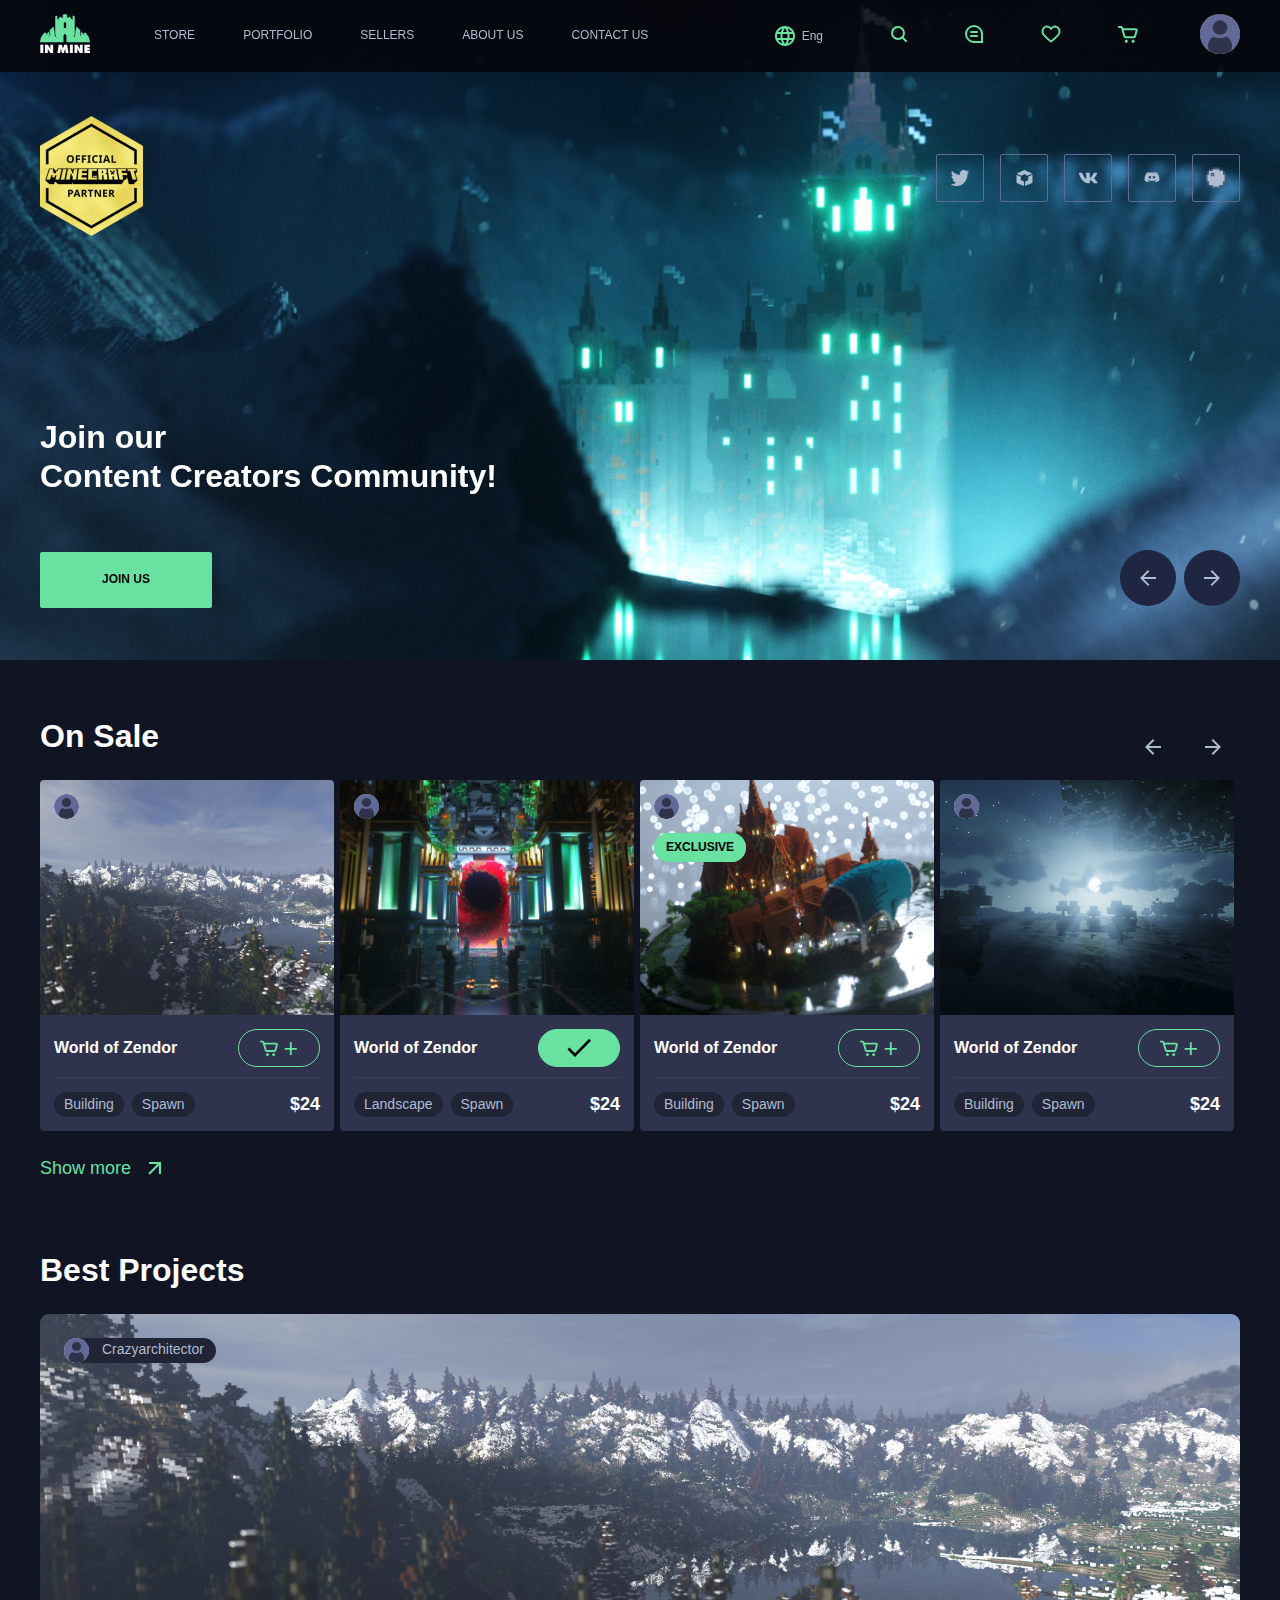
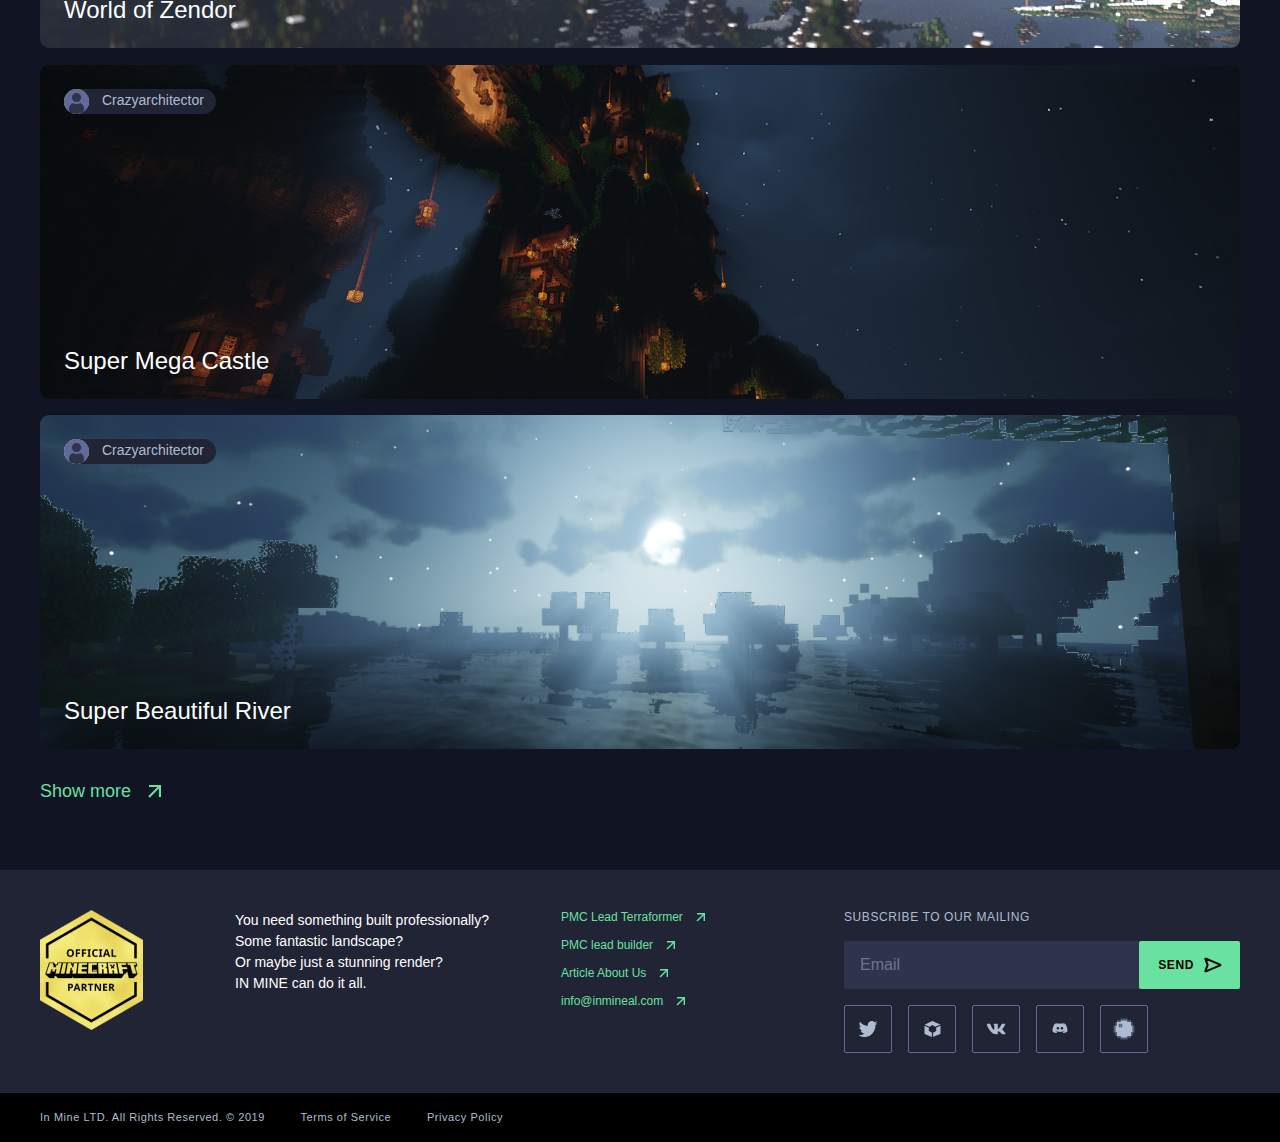
==== commit 6f05d285: "end2" ====
--- a/index.html
+++ b/index.html
@@ -21,27 +21,22 @@
                 <img src="images/icons/header-logo-top.svg" alt="">
               </a>
             </div>
-            <div class="menu-btn">
-              <div class="menu-btn__row"></div>
-              <div class="menu-btn__row"></div>
-              <div class="menu-btn__row"></div>
-            </div>
             <nav class="header__menu">
               <ul class="header__menu-list">
                 <li class="header__menu-item">
-                  <a class="header__menu-link" href="store.html">Магазин</a>
+                  <a class="header__menu-link" href="store.html">Store</a>
                 </li>
                 <li class="header__menu-item">
-                  <a class="header__menu-link" href="portfolio.html">Портфолио</a>
+                  <a class="header__menu-link" href="portfolio.html">Portfolio</a>
                 </li>
                 <li class="header__menu-item">
-                  <a class="header__menu-link" href="sellers.html">Продавцы</a>
+                  <a class="header__menu-link" href="portfolio.html">sellers</a>
                 </li>
                 <li class="header__menu-item">
-                  <a class="header__menu-link" href="about-us.html">О нас</a>
+                  <a class="header__menu-link" href="about-us.html">About us</a>
                 </li>
                 <li class="header__menu-item">
-                  <a class="header__menu-link" href="contact.html">Связаться с нами</a>
+                  <a class="header__menu-link" href="contact.html">Contact us</a>
                 </li>
               </ul>
             </nav>
@@ -58,7 +53,7 @@
               </ul>
             </div>
             <div class="header__top-user">
-              <a class="header__user-link" href="product.html">
+              <a class="header__user-link" href="page-404.html">
                 <img src="images/content/user.jpg" alt="">
               </a>
             </div>
@@ -160,10 +155,10 @@
           </div>
           <div class="header__content-bottom">
             <h1 class="header__title">
-              Присоединяйтесь к<br>
-              Сообществу создателей!
+              Join our <br>
+              Content Creators Community!
             </h1>
-            <a class="header__bottom-link" href="#">Присоединиться</a>
+            <a class="header__bottom-link" href="#">join us</a>
           </div>
         </div>
       </div>
@@ -184,7 +179,7 @@
   <section class="on-sale page-bg">
     <div class="container">
       <h3 class="section-title">
-        В продаже
+        On Sale
       </h3>
       <div class="on-sale__inner">
         <div class="on-sale__item">
@@ -449,14 +444,14 @@
         </div>
       </div>
       <a class="on-sale__link" href="store.html">
-        Показать больше
+        Show more
       </a>
     </div>
   </section>
   <section class="best-projects">
     <div class="container">
       <div class="section-title">
-        Лучшие проекты
+        Best Projects
       </div>
       <div class="best-projects__inner">
         <a class="best-projects__item" href="product.html">
@@ -491,7 +486,7 @@
         </a>
       </div>
       <a class="on-sale__link" href="portfolio.html">
-        Показать больше
+        Show more
       </a>
     </div>
   </section>
@@ -499,15 +494,15 @@
     <div class="footer__top">
       <div class="container">
         <div class="footer__top-inner">
+          <a class="content-logo" href="product.html">
+            <img src="images/header-content-logo.png" alt="">
+          </a>
           <div class="footer__top-info">
-            <a class="content-logo" href="product.html">
-              <img src="images/header-content-logo.png" alt="">
-            </a>
             <p class="header__top-questions">
-              Вам нужно что-то профессионально построенное?<br>
-              Какой-то фантастический пейзаж?<br>
-              А может просто потрясающий рендер?<br>
-              IN MINE может все это.
+              You need something built professionally?<br>
+              Some fantastic landscape?<br>
+              Or maybe just a stunning render?<br>
+              IN MINE can do it all.
             </p>
             <ul class="header__top-links">
               <li>
@@ -525,7 +520,7 @@
             </ul>
             <div class="header__form">
               <h3 class="header__form-title">
-                подписывайтесь на нашу рассылку
+                subscribe to our mailing
               </h3>
               <form>
                 <input type="text" placeholder="Email">
@@ -624,19 +619,16 @@
       <div class="container">
         <div class="footer__bottom-inner">
           <div class="footer__copy">
-            In Mine LTD. Все права защищены. © 2019
+            In Mine LTD. All Rights Reserved. © 2019
           </div>
           <div class="header__bottom-links">
-            <a href="page-404.html">Условия использования</a>
-            <a href="page-404.html">Политика конфиденциальности</a>
+            <a href="page-404.html">Terms of Service</a>
+            <a href="page-404.html">Privacy Policy</a>
           </div>
         </div>
       </div>
     </div>
-  </footer> 
-
-
-  </div>
+  </footer>
 
 
 
--- a/css/style.min.css
+++ b/css/style.min.css
@@ -1 +1 @@
-html{-webkit-box-sizing:border-box;box-sizing:border-box}*,*::before,*::after{-webkit-box-sizing:inherit;box-sizing:inherit}html,body{height:100%}a{display:inline-block;text-decoration:none;color:inherit}p,h1,h2,h3,h4,h5,h6,a,span,div{margin:0;padding:0;font-weight:400}ul,li{margin:0;padding:0;list-style:none}img{display:block;width:100%}button{cursor:pointer}body{overflow-x:hidden;position:relative;min-width:320px;font-family:"AvenirNextCyr-Regular", sans-serif;color:#aebcd2;background-color:#111423}.wrapper{display:-webkit-box;display:-ms-flexbox;display:flex;-webkit-box-orient:vertical;-webkit-box-direction:normal;-ms-flex-direction:column;flex-direction:column;min-height:100%}.content{-webkit-box-flex:1;-ms-flex:1 0 auto;flex:1 0 auto}.footer{-webkit-box-flex:0;-ms-flex:0 0 auto;flex:0 0 auto}.container{max-width:1230px;padding:0 15px;margin:0 auto}.section-title{font-weight:600;font-size:32px;line-height:39px;color:#fff;margin-bottom:24px}@font-face{font-family:"AvenirNextCyr-Regular", sans-serif;src:url("../fonts/AvenirNextCyr-Regular.woff2") format("woff2"),url("../fonts/AvenirNextCyr-Regular.woff") format("woff");font-weight:400;font-display:swap}@font-face{font-family:"AvenirNextCyr-Medium", sans-serif;src:url("../fonts/AvenirNextCyr-Medium.woff2") format("woff2"),url("../fonts/AvenirNextCyr-Medium.woff") format("woff");font-weight:500;font-display:swap}@font-face{font-family:"AvenirNextCyr-Demi", sans-serif;src:url("../fonts/AvenirNextCyr-Demi.woff2") format("woff2"),url("../fonts/AvenirNextCyr-Demi.woff") format("woff");font-weight:600;font-display:swap}@font-face{font-family:"AvenirNextCyr-Bold", sans-serif;src:url("../fonts/AvenirNextCyr-Bold.woff2") format("woff2"),url("../fonts/AvenirNextCyr-Bold.woff") format("woff");font-weight:700;font-display:swap}@font-face{font-family:"AvenirNextCyr-Heavy", sans-serif;src:url("../fonts/AvenirNextCyr-Heavy.woff2") format("woff2"),url("../fonts/AvenirNextCyr-Heavy.woff") format("woff");font-weight:900;font-display:swap}.header-main{position:absolute;z-index:5;left:0;right:0}.menu-btn{display:none}.header-bg{position:relative}.header-bg .arrows-slider{position:absolute;top:-110px}.header-bg .arrows-left{right:79px}.header-bg .arrows-right{right:15px}.header-bg .container{position:relative}.header-bg .container button{background-color:#1f2641;width:56px;height:56px;border-radius:50%;z-index:10;display:-webkit-box;display:-ms-flexbox;display:flex;-webkit-box-align:center;-ms-flex-align:center;align-items:center;-webkit-box-pack:center;-ms-flex-pack:center;justify-content:center}.header-bg .container button img{width:24px;height:24px}.header-bg__inner.slick-initialized.slick-slider{margin-bottom:-4px}.header__inner-item{background-repeat:no-repeat;background-size:cover;background-position:center center;min-height:660px}.header__inner-top{display:-webkit-box;display:-ms-flexbox;display:flex;-webkit-box-pack:justify;-ms-flex-pack:justify;justify-content:space-between;-webkit-box-align:center;-ms-flex-align:center;align-items:center;height:72px;margin-bottom:44px}.header__top-wrapper{background:rgba(6,7,12,0.9)}.header__menu{margin-right:auto;margin-left:64px}.header__menu-list{display:-webkit-box;display:-ms-flexbox;display:flex}.header__menu-list li+li{margin-left:48px}.header__menu-list li a{color:#AEBCD2;font-size:12px;font-weight:500;padding:7px 0;text-transform:uppercase;position:relative;-webkit-transition:all 0.3s;-o-transition:all 0.3s;transition:all 0.3s}.header__menu-list li a::before{content:"";position:absolute;left:-5px;bottom:-23px;width:117%;height:3px;border-radius:5px;background-color:#68E1A1;-webkit-transform:scaleX(0);-ms-transform:scaleX(0);transform:scaleX(0);-webkit-transform-origin:left;-ms-transform-origin:left;transform-origin:left;-webkit-transition:-webkit-transform 0.7s;transition:-webkit-transform 0.7s;-o-transition:transform 0.7s;transition:transform 0.7s;transition:transform 0.7s, -webkit-transform 0.7s}.header__menu-list li a:hover::before{-webkit-transform:scaleX(1);-ms-transform:scaleX(1);transform:scaleX(1)}.header__menu-list li a:hover{color:#fff}.header__menu-link.active{color:#fff;position:relative}.header__menu-link.active::before{content:"";position:absolute;left:-5px;bottom:-23px;width:120%;height:3px;border-radius:5px;background-color:#68E1A1;-webkit-transform:scaleX(1);-ms-transform:scaleX(1);transform:scaleX(1)}.header__lang{display:-webkit-box;display:-ms-flexbox;display:flex;-webkit-box-align:center;-ms-flex-align:center;align-items:center}.header__lang button{background-color:transparent;border:none;outline:none;padding:0}.header__lang span{font-size:12px;line-height:18px;margin-left:7px;cursor:pointer}.header__top-icons{margin-right:60px;margin-left:68px}.header__icons-list{display:-webkit-box;display:-ms-flexbox;display:flex;-webkit-box-align:center;-ms-flex-align:center;align-items:center}.header__icons-list li+li{margin-left:55px}.header__top-user img{width:40px;height:40px;border-radius:50%}.header__content-top{display:-webkit-box;display:-ms-flexbox;display:flex;-webkit-box-pack:justify;-ms-flex-pack:justify;justify-content:space-between;-webkit-box-align:center;-ms-flex-align:center;align-items:center;margin-bottom:178px}.social{display:-webkit-box;display:-ms-flexbox;display:flex;-webkit-box-align:center;-ms-flex-align:center;align-items:center}.social a+a{margin-left:16px}.social li{display:-webkit-box;display:-ms-flexbox;display:flex;-webkit-box-align:center;-ms-flex-align:center;align-items:center;-webkit-box-pack:center;-ms-flex-pack:center;justify-content:center;height:48px;width:48px;border:1px solid #626a98;border-radius:2px;-webkit-transition:all 0.3s;-o-transition:all 0.3s;transition:all 0.3s}.social li:hover{border-color:#68e1a1}.social li:hover svg path{fill:#fff}.header__title{margin-bottom:56px;color:#fff;font-weight:600;font-size:32px;line-height:39px}.header__bottom-link{background-color:#68E1A1;color:#000;padding:20px 62px 21px;font-weight:900;font-size:12px;line-height:15px;text-transform:uppercase;border-radius:2px;-webkit-transition:all 0.3s;-o-transition:all 0.3s;transition:all 0.3s}.header__bottom-link:hover{background-color:#50c387}.on-sale{padding:57px 0 68px}.on-sale .best-projects__item-user{left:14px;top:14px}.on-sale__inner{margin-bottom:24px}.on-sale__item{max-width:294px;position:relative}.on-sale__item .best-projects__item-user::after{content:"Crazyarchitector";color:#AEBCD2;position:absolute;font-size:14px;line-height:17px;font-weight:500;background-color:#212435;position:absolute;top:0;left:9px;padding:3px 12px 5px 30px;border-radius:100px;z-index:17;-webkit-transform:scaleX(0);-ms-transform:scaleX(0);transform:scaleX(0);-webkit-transition:all 0.3s;-o-transition:all 0.3s;transition:all 0.3s;-webkit-transform-origin:left;-ms-transform-origin:left;transform-origin:left}.on-sale__item:hover .best-projects__item-user::after{-webkit-transform:scaleX(1);-ms-transform:scaleX(1);transform:scaleX(1)}.on-sale__item:hover .on-sale__item-content{background-color:#1b2036}.on-sale__item:hover .on-sale__item-img--hov img{opacity:0.5}.on-sale__item:hover .product-area{display:block}.on-sale__item:hover .on-sale__tag--more{display:block}.on-sale__item:hover .icons-box{display:-webkit-box;display:-ms-flexbox;display:flex;-webkit-transition:all 0.3s;-o-transition:all 0.3s;transition:all 0.3s;border:1px solid transparent}.on-sale__item:hover .icons-box:hover{border:1px solid #68E1A1}.slick-initialized .slick-slide{outline:none}.on-sale__item-img{position:relative;display:block}.on-sale__item-img img{width:294px;min-height:235px !important;border-radius:4px 4px 0 0;-o-object-fit:cover;object-fit:cover}.on-sale__item-content{padding:14px;background-color:#2f334d;border-radius:0 0 4px 4px;-webkit-transition:all 0.3s;-o-transition:all 0.3s;transition:all 0.3s}.on-sale__item-title--defualt button:hover::after{color:#000;font-weight:500}.on-sale__item-title{display:-webkit-box;display:-ms-flexbox;display:flex;-webkit-box-pack:justify;-ms-flex-pack:justify;justify-content:space-between;-webkit-box-align:center;-ms-flex-align:center;align-items:center;padding-bottom:10px;margin-bottom:14px;border-bottom:1px solid #3b405f}.on-sale__item-title button{display:-webkit-box;display:-ms-flexbox;display:flex;-webkit-box-align:center;-ms-flex-align:center;align-items:center;background-color:transparent;outline:none;border:1px solid #68E1A1;border-radius:100px;padding:7px 19px;-webkit-transition:all 0.3s;-o-transition:all 0.3s;transition:all 0.3s;position:relative;min-width:82px}.on-sale__item-title button:hover{background-color:#50c387}.on-sale__item-title button:hover svg path{fill:#000}.on-sale__item-title--defualt button::after{content:"+";font-size:25px;position:absolute;right:21px;top:4px;font-weight:500;color:#68E1A1}.on-sale__item-name{color:#fff;font-size:16px;line-height:20px;font-weight:600}.on-sale__info{display:-webkit-box;display:-ms-flexbox;display:flex;-webkit-box-pack:justify;-ms-flex-pack:justify;justify-content:space-between;-webkit-box-align:center;-ms-flex-align:center;align-items:center}.on-sale__tag.on-sale__tag--more{margin-right:auto;display:none;text-transform:uppercase;background-color:transparent;font-weight:600;font-size:10px;line-height:12px;border:1px solid #3b405f;border-radius:100px;padding:5px 10px;-webkit-transition:all 0.3s;-o-transition:all 0.3s;transition:all 0.3s}.on-sale__tag.on-sale__tag--more:hover{background-color:#3b405f}.on-sale__tag{font-size:14px;line-height:17px;color:#aebcd2;background-color:#212435;padding:4px 10px;border-radius:100px}.on-sale__tag+.on-sale__tag{margin-left:8px;margin-right:auto}.on-sale__price{font-weight:600;font-size:18px;line-height:21px;color:#fff;margin-left:25px}.on-sale__link{color:#68E1A1;font-size:18px;line-height:27px;font-weight:500;position:relative;padding-right:36px;-webkit-transition:all 0.3s;-o-transition:all 0.3s;transition:all 0.3s;border-bottom:1px solid transparent}.on-sale__link::before{content:"";position:absolute;left:0;bottom:-3px;width:81%;height:1px;background-color:#68E1A1;-webkit-transform:scaleX(0);-ms-transform:scaleX(0);transform:scaleX(0);-webkit-transition:all 0.3s;-o-transition:all 0.3s;transition:all 0.3s;-webkit-transform-origin:left;-ms-transform-origin:left;transform-origin:left}.on-sale__link:hover::before{-webkit-transform:scaleX(1);-ms-transform:scaleX(1);transform:scaleX(1)}.on-sale__link::after{content:"";position:absolute;right:0;top:1px;background-image:url(../images/icons/Shape.svg);width:24px;height:23px}.icons-box{display:-webkit-box;display:-ms-flexbox;display:flex;-webkit-box-pack:center;-ms-flex-pack:center;justify-content:center;-webkit-box-align:center;-ms-flex-align:center;align-items:center;width:32px;height:32px;background-color:#3e435d;border-radius:50%;position:absolute;top:14px;right:14px;z-index:2400;display:none}.icons-box img{width:14px;height:12px;-o-object-fit:cover;object-fit:cover}.icons-box--pencil{top:56px}.icons-box--mess{top:98px}.product-area{font-size:12px;line-height:14px;color:#999fc0;display:none;-webkit-transition:all 0.3s;-o-transition:all 0.3s;transition:all 0.3s}.on-sale__item--saled button{background-color:#68E1A1;padding:8px 28px 9px}.on-sale__item--saled button:hover{background-color:#68E1A1}.on-sale__item--exclusive .on-sale__item-img::after{content:"EXCLUSIVE";position:absolute;top:53px;left:14px;font-weight:900;font-size:12px;line-height:15px;color:#000;background-color:#68E1A1;padding:7px 12px;border-radius:100px;z-index:300}.slick-arrow{position:absolute;background-color:transparent;border:none;outline:none;padding:0;top:-53px}.slick-prev{right:75px}.slick-next{right:15px}.best-projects{padding:0 0 64px}.best-projects .on-sale__link{margin-top:24px}.best-projects__item{width:100%}.best-projects__item-user{position:absolute;top:24px;left:24px}.best-projects__item-user img{width:25px;height:25px;border-radius:50%;display:inline-block;position:relative;z-index:18}.best-projects__item-user span{position:absolute;top:0px;left:1px;background-color:#212435;padding:3px 12px 5px 37px;border-radius:100px;color:#AEBCD2;font-size:14px;line-height:17px;font-weight:500;z-index:17}.best-projects__item-bg{background-size:cover;background-position:center center;background-repeat:no-repeat;min-height:334px;border-radius:9px;-webkit-transition:all 0.3s;-o-transition:all 0.3s;transition:all 0.3s}.best-projects__item-bg:hover{opacity:0.7}.best-projects__item{position:relative;width:100%;border-radius:10px}.best-projects__item:hover{background-color:#000;border-radius:10px}.best-projects__item+.best-projects__item{margin-top:12px}.best-projects__item-title{position:absolute;bottom:24px;left:24px;font-weight:500;font-size:24px;line-height:29px;color:#fff;display:block}.best-projects__item-title::before{content:"";position:absolute;left:0px;bottom:-10px;width:100%;height:3px;border-radius:6px;background-color:#EB3131;-webkit-transform:scaleX(0);-ms-transform:scaleX(0);transform:scaleX(0);-webkit-transition:-webkit-transform 1s;transition:-webkit-transform 1s;-o-transition:transform 1s;transition:transform 1s;transition:transform 1s, -webkit-transform 1s}.best-projects__item-title:hover::before{-webkit-transform:scaleX(1);-ms-transform:scaleX(1);transform:scaleX(1)}.footer__top{padding:40px 0;background-color:#212435}.footer__top-inner{display:-webkit-box;display:-ms-flexbox;display:flex;-webkit-box-pack:justify;-ms-flex-pack:justify;justify-content:space-between}.footer__top-info{display:-webkit-box;display:-ms-flexbox;display:flex;-webkit-box-pack:justify;-ms-flex-pack:justify;justify-content:space-between}.header__top-questions{max-width:380px;color:#fff;font-size:14px;line-height:21px;margin-right:72px;font-weight:400;margin-right:38px}.header__top-links{margin-right:121px;color:#68E1A1;font-size:12px;line-height:15px}.header__top-links li+li{margin-top:13px}.header__top-links li:first-child{min-width:162px}.header__top-links li a{padding-right:26px;position:relative;font-weight:500}.header__top-links li a::before{content:"";position:absolute;left:0px;bottom:-5px;width:80%;height:1px;border-radius:5px;background-color:#68E1A1;-webkit-transform:scaleX(0);-ms-transform:scaleX(0);transform:scaleX(0);-webkit-transition:-webkit-transform 0.7s;transition:-webkit-transform 0.7s;-o-transition:transform 0.7s;transition:transform 0.7s;transition:transform 0.7s, -webkit-transform 0.7s}.header__top-links li a:hover::before{-webkit-transform:scaleX(1);-ms-transform:scaleX(1);transform:scaleX(1)}.header__top-links li a::after{content:"";position:absolute;width:16px;height:16px;background-image:url(../images/icons/Shape.svg);background-size:cover;background-repeat:no-repeat;background-position:center;right:0;top:-1px;letter-spacing:0.05em}.header__form{max-width:396px}.header__form form{margin-bottom:16px;position:relative}.header__form input{width:396px;height:48px;padding:0 116px 0 16px;background-color:#2F334C;border:none;border-radius:2px;color:#6f7493;outline:none;font-weight:500}.header__form input::-webkit-input-placeholder{color:#6f7493;font-weight:500}.header__form input::-moz-placeholder{color:#6f7493;font-weight:500}.header__form input:-ms-input-placeholder{color:#6f7493;font-weight:500}.header__form input::-ms-input-placeholder{color:#6f7493;font-weight:500}.header__form input::placeholder{color:#6f7493;font-weight:500}.header__form button{position:absolute;right:0;border:none;outline:none;border-radius:2px;background-color:#68E1A1;font-size:12px;line-height:15px;font-weight:900;letter-spacing:0.05em;text-transform:uppercase;padding:17px 46px 16px 19px;-webkit-transition:all 0.3s;-o-transition:all 0.3s;transition:all 0.3s}.header__form button:hover{background-color:#50c387}.header__form button::after{content:"";position:absolute;width:32px;height:32px;background-image:url(../images/icons/send.svg);top:8px;right:11px}.header__form-title{text-transform:uppercase;font-weight:500;font-size:12px;line-height:15px;color:#AEBCD2;letter-spacing:0.05em;margin-bottom:16px}.footer__bottom{background-color:#000;padding:18px 18px}.footer__bottom-inner{color:#AEBCD2;letter-spacing:0.05em;font-size:11px;line-height:13px}.footer__copy{display:inline-block}.header__bottom-links{display:inline-block}.header__bottom-links a{margin-left:32px}.hottest{margin:57px 0 64px}.hottest .best-projects__item-user{left:14px;top:14px}.latest-products{margin-bottom:100px}.latest-products .best-projects__item-user{left:14px;top:14px}.latest-products .on-sale__item{margin-left:8px;margin-bottom:8px;max-width:100%;-ms-flex-preferred-size:calc(24.999% - 8px);flex-basis:calc(24.999% - 8px)}.latest-products__top{display:-webkit-box;display:-ms-flexbox;display:flex;-webkit-box-pack:justify;-ms-flex-pack:justify;justify-content:space-between;margin-bottom:20px;position:relative}.create-link{margin-left:32px}.create-link a{padding:15px 24px 16px 53px;background-color:#68E1A1;border-radius:200px;font-weight:600;font-size:14px;line-height:17px;color:#000;position:relative;-webkit-transition:all 0.3s;-o-transition:all 0.3s;transition:all 0.3s}.create-link a:hover{background-color:#50c387}.create-link a::after{content:"";position:absolute;width:24px;height:24px;background-image:url(../images/icons/Plus-2.svg);background-repeat:no-repeat;left:5px;top:0;left:24px;top:11px;min-width:166px}.latest-products__top-left{display:-webkit-box;display:-ms-flexbox;display:flex;margin-top:25px}.products-select{margin-left:auto}.products-select select{border-radius:2px;border:1px solid #32364f;background-color:transparent;padding:16px 12px 16px 16px;font-size:14px;line-height:17px;color:#fff;outline:none}.products-select+.products-select{margin-left:16px}.jq-selectbox.jqselect.dropdown.opened{z-index:8888 !important}.jq-selectbox__select:active{-webkit-box-shadow:none;box-shadow:none}.jq-selectbox.focused .jq-selectbox__select{border:1px solid #32364f}.jq-selectbox ul{background-color:#111423}.jq-selectbox ul li{color:#fff}.jq-selectbox li.selected{background-color:#68E1A1}.jq-selectbox__dropdown{border:none;border-radius:0;background:#fff;-webkit-box-shadow:none;box-shadow:none;font:inherit;font-size:14px;line-height:17px;border:1px solid #32364f}.jq-selectbox li:hover{background-color:#68E1A1}.jq-selectbox__select{width:215px;background:transparent;height:48px;padding:16px 12px 16px 16px;border:1px solid #32364f;border-bottom-color:#32364f;border-radius:2px;-webkit-box-shadow:none;box-shadow:none;font:inherit;font-size:14px;line-height:17px;color:#fff;text-shadow:none}.jq-selectbox__select:hover{background:-webkit-gradient(linear, left top, left bottom, from(transparent));background:-o-linear-gradient(transparent);background:linear-gradient(transparent)}.jq-selectbox__trigger{border-left:none}.jq-selectbox__trigger-arrow{background-image:url(../images/icons/chevron-bottom-form.svg);width:24px;height:24px;background-repeat:no-repeat;border-top:none;border-right:none;border-left:none;top:12px;right:14px}.select__title{color:#AEBCD2;font-weight:600;font-size:10px;line-height:12px;letter-spacing:0.1em;text-transform:uppercase;margin-bottom:10px}.latest-products__items{display:-webkit-box;display:-ms-flexbox;display:flex;margin-left:-8px;margin-bottom:-8px;-ms-flex-wrap:wrap;flex-wrap:wrap}.filter{position:absolute;right:-70px;padding:12px;border:1px solid #32364f;top:22px;border-radius:2px;background-color:transparent;-webkit-transition:all 0.3s;-o-transition:all 0.3s;transition:all 0.3s;outline:none}.filter:hover{border-color:#68E1A1}.filter img{width:22px;height:22px;-o-object-fit:cover;object-fit:cover}.more-btn{text-align:center;margin-top:40px}.more-btn a{font-weight:700;font-size:12px;line-height:15px;letter-spacing:0.05em;text-transform:uppercase;color:#fff;padding:20px 40px 21px;border:1px solid #68E1A1;border-radius:4px;-webkit-transition:all 0.5s;-o-transition:all 0.5s;transition:all 0.5s}.more-btn a:hover{background-color:#68E1A1;color:#000}.on-sale__item--promotion .on-sale__tag--more{margin-right:100px}.on-sale__item--promotion .on-sale__price{position:absolute;right:14px;bottom:25px}.on-sale__item--promotion .price-promotion{position:absolute;right:14px;bottom:8px;font-weight:400;font-size:14px;line-height:17px;color:#AEBCD2;text-decoration:line-through}.on-sale__item--promotion .promotion{font-size:18px;line-height:21px;color:#000;padding:6px 14px;background-color:#68E1A1;font-weight:700;border-radius:100px;position:absolute;right:14px;top:14px;z-index:23}.on-sale__item--promotion:hover .icons-box{top:55px}.portfolio{margin:56px 0 100px}.portfolio.best-projects{padding:0}.sellers__box{display:-webkit-box;display:-ms-flexbox;display:flex;-webkit-box-pack:justify;-ms-flex-pack:justify;justify-content:space-between}.sellers__box .sellers__aside-link{position:absolute;bottom:0;left:0;right:0;text-align:center}.sellers__box .sellers__aside-link a{color:#171a1f;letter-spacing:0.05em;font-size:12px;line-height:15px;font-weight:800;background-color:#68E1A1;border-radius:2px;padding:21px 15px 20px;width:100%;text-transform:uppercase;-webkit-transition:all 0.3s;-o-transition:all 0.3s;transition:all 0.3s}.sellers__box .sellers__aside-link a:hover{background-color:#50c387}.sellers__content{background-color:#212435;border-radius:2px;-ms-flex-preferred-size:895px;flex-basis:895px;padding:40px;margin-bottom:100px}.sellers__items{margin-left:-8px;margin-bottom:-8px;display:-webkit-box;display:-ms-flexbox;display:flex;-ms-flex-wrap:wrap;flex-wrap:wrap}.sellers__item{margin-left:8px;width:197px;border:1px solid #2f334c;border-radius:2px;margin-bottom:8px;padding:16px;-webkit-transition:all 0.3s;-o-transition:all 0.3s;transition:all 0.3s;position:relative}.sellers__item:hover{-webkit-box-shadow:0px 0px 10px rgba(0,0,0,0.5);box-shadow:0px 0px 10px rgba(0,0,0,0.5)}.sellers__item:hover .sellers__item-info--hov{opacity:1;-webkit-transform:scaleY(1);-ms-transform:scaleY(1);transform:scaleY(1);-webkit-transition:-webkit-transform 0.45s;transition:-webkit-transform 0.45s;-o-transition:transform 0.45s;transition:transform 0.45s;transition:transform 0.45s, -webkit-transform 0.45s}.products-num{position:relative;top:8px;left:15px}.products-num span{color:#fff;position:absolute;right:30px}.sells-num{position:relative;top:17px;left:15px}.sells-num span{position:absolute;right:30px;color:#fff}.sellers__item-info--hov{opacity:0;-webkit-transform:scaleY(0);-ms-transform:scaleY(0);transform:scaleY(0);-webkit-transform-origin:top;-ms-transform-origin:top;transform-origin:top;background-color:#212435;left:-1px;right:-1px;top:191px;z-index:1090;height:70px;position:absolute;border:1px solid #2f334c;border-top:none;border-radius:0px 0px 2px 2px;-webkit-box-shadow:0px 11px 10px #000;box-shadow:0px 11px 10px #000}.sellers__item-img{display:block;margin:0 auto;max-width:95px}.sellers__item-img img{-o-object-fit:cover;object-fit:cover;width:95px;height:95px;margin:0 auto}.sellers__item-name{display:block;font-weight:600;font-size:16px;line-height:20px;color:#fff;text-align:center;margin:16px 0 24px}.sellers__item-info{display:-webkit-box;display:-ms-flexbox;display:flex;-webkit-box-pack:justify;-ms-flex-pack:justify;justify-content:space-between;font-size:14px;line-height:17px}.sellers__info-data--gold{color:#FFFF8B}.sellers__info-data--diamond{color:#75FFFF}.sellers__info-data--oficial{color:#68e1a1}.sellers__info-data--founder{color:#EB3131}.sellers__info-data--iron{color:#fff}.sellers__aside{max-width:285px;background-color:#212435;padding:24px;min-height:332px;height:100%;margin-left:20px;position:relative;border-radius:2px}.sellers__aside-title{font-weight:600;font-size:16px;line-height:20px;color:#fff;margin-bottom:16px}.sellers__aside-text{font-size:14px;line-height:17px}.header-about-us{position:relative;z-index:6;left:0;right:0;background-image:url(../images/about-us.jpg);min-height:740px;background-repeat:no-repeat;background-size:cover;background-position:center top}.about-us{margin:56px 0 100px}.about-us__main-title{font-weight:750;font-size:80px;line-height:98px;color:#fff;text-transform:uppercase;margin-bottom:136px}.about-us__main-subtitle{font-weight:800;font-size:70px;line-height:120%;letter-spacing:0.05em;text-transform:uppercase;-webkit-transform:rotate(-0.55deg);-ms-transform:rotate(-0.55deg);transform:rotate(-0.55deg);color:#68E1A1;margin-bottom:65px}.about-box{display:-webkit-box;display:-ms-flexbox;display:flex}.about-box .header__top-links li+li{margin-top:21px}.about-box .header__top-links a{font-weight:500;font-size:18px;line-height:22px;margin-right:30px;position:relative}.about-box .header__top-links a::after{content:"";position:absolute;width:24px;height:24px;background-image:url(../images/icons/Right-Up.svg);background-size:cover;background-repeat:no-repeat;background-position:center;right:-8px;top:-1px}.about-box .header__top-questions{font-size:16px;line-height:24px}.about-us__social{display:-webkit-box;display:-ms-flexbox;display:flex;-webkit-box-pack:justify;-ms-flex-pack:justify;justify-content:space-between}.about-us__social-item{display:block;width:220px;background:#212435;-webkit-box-shadow:0px 0px 40px #13131c;box-shadow:0px 0px 40px #13131c;border-radius:2px;text-align:center;padding:24px;-webkit-transition:all 0.5s;-o-transition:all 0.5s;transition:all 0.5s;border:1px solid transparent}.about-us__social-item:hover{border:1px solid #68E1A1}.about-us__social-title{font-weight:600;font-size:24px;line-height:29px;color:#aebcd2;display:block}.about-us__social-img{margin:60px 0 30px;display:block}.contact-us{margin:100px 0 200px}.contact-us .header__bottom-link{position:absolute;bottom:40px;border-radius:2px;padding:21px;min-width:197px;text-align:center}.contact-us__inner{display:-webkit-box;display:-ms-flexbox;display:flex;-webkit-box-pack:center;-ms-flex-pack:center;justify-content:center}.contact-us__form-data{width:333px;background-color:#212435;border-radius:12px;padding:40px}.contact-us__form-send{width:333px;margin-left:16px;padding:40px;border-radius:12px;border:1px solid #32364f;position:relative}.contact-us__data-title{font-weight:600;font-size:32px;line-height:39px;color:#fff;margin-bottom:32px}.contact-us__form-item{display:-webkit-box;display:-ms-flexbox;display:flex;-webkit-box-orient:vertical;-webkit-box-direction:normal;-ms-flex-direction:column;flex-direction:column;font-weight:600;margin-top:24px}.contact-us__form-item label{font-weight:600;font-size:10px;line-height:12px;letter-spacing:0.1em;text-transform:uppercase;color:#aebcd2;margin-bottom:12px}.contact-us__form-item input{background:#2f334c;border-radius:2px;border:none;height:48px;color:#fff;outline:none;padding:0 15px;font-size:14px}.contact-us__send-text{font-weight:450;font-size:16px;line-height:24px;color:#ffffff}.contact-us__send-text+.contact-us__send-text{margin-top:21px}.product{margin-bottom:100px}.product .more-btn{-moz-text-align-last:left;text-align-last:left}.product .sellers__aside-link a{font-weight:800;font-size:12px;line-height:15px;letter-spacing:0.05em;text-transform:uppercase;padding:21px;background-color:#68E1A1;color:#171a1f;position:absolute;bottom:0px;left:0;right:0;border-radius:4px}.product .arrows-slider{width:25px;height:40px;position:absolute;top:50%;-webkit-transform:translateY(-50%);-ms-transform:translateY(-50%);transform:translateY(-50%);z-index:98}.product .arrows-right{right:30px}.product .arrows-left{left:30px}.product__aside{position:relative}.product__inner{display:-webkit-box;display:-ms-flexbox;display:flex}.product__content{max-width:895px}.product-slider-for{margin-bottom:8px;border-radius:2px}.product-slider-nav__item{width:160px;height:94px}.product-slider-for__img{width:895px;height:504px;background-repeat:no-repeat;background-size:cover;background-position:center center;border-radius:4px}.product-slider-nav .slick-track{height:94px}.product-slider-nav.slick-initialized.slick-slider{height:94px}.slick-slide.slick-current.slick-center .product-slider-nav__img{border:2px solid #68E1A1}.product-slider-nav .slick-track div+div{margin-left:16px}.product-slider-nav .slick-track div{width:166px !important}.product-slider-nav .slick-list.draggable{padding:0 !important;height:94px}.product-slider-nav__img{height:94px;width:160px;background-repeat:no-repeat;background-size:cover;background-position:center center;border-radius:4px;cursor:pointer}.product__desc{background-color:#212435;border-radius:2px;padding:40px;margin-top:20px}.product__desc-title{font-weight:500;font-size:24px;line-height:150%;color:#fff;margin-bottom:16px}.product__desc-tags{margin-bottom:16px}.product__desc-tag{display:inline-block;font-size:14px;line-height:17px;padding:4px 10px;background-color:#2f334c;border-radius:100px}.product__desc-tag+.product__desc-tag{margin-left:8px}.product__desc-text{color:#fff;font-size:16px;line-height:150%;margin-bottom:32px}.product__aside-item{width:285px;margin-left:20px;padding:24px;background:#212435;border-radius:2px;text-align:center;position:relative;min-height:570px}.product__aside-title{font-weight:750;font-size:24px;line-height:150%;text-align:center;margin-bottom:16px;color:#ffffff}.product__aside-user{display:-webkit-box;display:-ms-flexbox;display:flex;-webkit-box-align:center;-ms-flex-align:center;align-items:center;-webkit-box-pack:center;-ms-flex-pack:center;justify-content:center;margin-bottom:28px}.product__aside-user span{font-weight:500;font-size:14px;line-height:150%;color:#ffffff;text-shadow:0px 0px 10px rgba(0,0,0,0.5);margin-left:12px}.product__aside-user img{width:32px;height:32px;-o-object-fit:cover;object-fit:cover;border-radius:50%}.product__aside-data span{display:inline-block;font-weight:600;font-size:14px;line-height:17px;color:#ffffff}.product__aside-char .product__aside-char--1{display:inline-block;font-size:14px;line-height:17px;padding:4px 10px;background-color:#2f334c;border-radius:100px;color:#AEBCD2;font-weight:400}.product__aside-char{display:-webkit-box;display:-ms-flexbox;display:flex;-webkit-box-pack:justify;-ms-flex-pack:justify;justify-content:space-between;font-weight:500;font-size:14px;line-height:17px;padding-bottom:8px;margin-bottom:16px;border-bottom:1px solid #2f334c}.product__aside-btn{padding:0;background-color:transparent;font-weight:750;font-size:12px;line-height:150%;letter-spacing:0.05em;color:#68e1a1;border:none;outline:none;margin-bottom:30px;margin-top:19px;padding-left:32px;position:relative}.product__aside-btn::before{content:"";position:absolute;left:0;width:19px;height:17px;background-image:url(../images/icons/like.svg);background-repeat:no-repeat;background-size:cover}.product__aside-price{font-weight:600;font-size:24px;line-height:29px;text-shadow:0px 0px 10px rgba(0,0,0,0.5);color:#fff;margin-bottom:54px}.sellers__aside-link{position:static}.content-logo{margin-right:40px}.content-logo img{min-width:103px}.header-404{position:absolute;position:absolute;z-index:5;left:0;right:0}.page-404{position:relative;background-image:url(images/page-404.jpg);background-repeat:no-repeat;background-size:cover;background-position:center center;min-height:811px}.page-404 .header__bottom-link{border-radius:2px}.page-404__name{padding-top:130px;font-weight:450;font-size:24px;line-height:110%;color:#fff;margin-bottom:56px}.page-404__title{font-weight:600;font-size:64px;line-height:110%;color:#fff;margin-bottom:120px;max-width:479px}@media (max-width: 1375px){.filter{display:none}}@media (max-width: 1240px){.on-sale .slick-list.draggable{text-align:center}.footer__top-info{-ms-flex-wrap:wrap;flex-wrap:wrap}}@media (max-width: 1229px){.about-us__social{-ms-flex-wrap:wrap;flex-wrap:wrap;-ms-flex-pack:distribute;justify-content:space-around}.about-us__social-item{width:45%;margin-bottom:40px}.latest-products .on-sale__item{-ms-flex-preferred-size:calc(33.333% - 8px);flex-basis:calc(33.333% - 8px)}.latest-products .on-sale__item-img img{height:315px;width:100%}.sellers__item{width:100%;max-width:32%}.product__inner{display:block}.product__desc{margin-bottom:20px}.product__content{margin:0 auto}.product__aside-item{margin:0 auto;max-width:895px;width:100%}}@media (max-width: 1221px){footer .header__form{margin-top:50px}footer .footer__top-info{-webkit-box-pack:start;-ms-flex-pack:start;justify-content:start}footer .header__top-questions{margin:0 120px}footer .content-logo{margin-right:0}}@media (max-width: 1200px){.header__icons-list li+li{margin-left:15px}.header__top-icons{margin-right:45px;margin-left:35px}}@media (max-width: 1070px){.latest-products__top{display:block}.products-select--2{margin-top:20px}.products-select+.products-select{margin-left:0}}@media (max-width: 1045px){.header__top-icons{display:none}.hottest .on-sale__inner.slick-initialized.slick-slider{text-align:center}.header__lang{margin-right:35px}}@media (max-width: 1045px){.sellers__item{width:100%;max-width:47.5%}}@media (max-width: 1000px){.header__top-links{margin-right:0}.latest-products .on-sale__item{-ms-flex-preferred-size:calc(49.999% - 8px);flex-basis:calc(49.999% - 8px)}}@media (max-width: 870px){.header__lang{display:none}footer .header__top-questions{margin:0 40px}}@media (max-width: 779px){.about-us__main-title{font-size:55px}.about-us__main-subtitle{font-size:29px}.sellers__box{display:block}.sellers__aside{margin-left:0;min-width:100%;margin-bottom:100px}.sellers__content{margin-bottom:50px}.header__menu{margin:0}.header__menu-list{display:none;border-top:3px solid #68E1A1;border-bottom:4px solid #68E1A1;padding:3px 0;position:absolute;left:0;right:0;top:72px;text-align:center;background-color:#111423;width:100%;z-index:6666}.header__menu-list li a{color:#fff;display:block;padding:15px 0}.header__menu-list li a:hover::before{-webkit-transform:scaleX(0);-ms-transform:scaleX(0);transform:scaleX(0)}.header__menu-list li+li{margin-left:0;border-top:1px solid #2f334c}.menu-btn{display:block;width:25px;position:absolute;cursor:pointer;top:19px;right:82px}.menu-btn__row{height:3px;width:100%;background-color:#68E1A1;margin-top:5px;border-radius:2px}}@media (max-width: 752px){.product__desc-tag+.product__desc-tag{margin-left:0;margin-bottom:16px}}@media (max-width: 710px){.contact-us__inner{display:block}.contact-us__form-data{margin-right:auto;margin-left:auto}.contact-us__form-send{margin-left:0;margin-top:50px;height:454px;margin-left:auto;margin-right:auto}.about-box{display:block}.about-box .header__top-links{padding-bottom:50px}footer .header__top-questions{margin-left:auto;margin-right:auto}footer .header__top-questions{margin-bottom:32px}.footer__top-info{display:block}.footer__top-inner{text-align:center}.footer__top-inner{display:block}.header__form{margin-right:auto;margin-left:auto}.social{-webkit-box-pack:center;-ms-flex-pack:center;justify-content:center;margin-top:32px}.content-logo{margin-bottom:42px}.header__top-questions{margin-bottom:43px}.header__top-links{margin-bottom:32px}.header__form{margin-top:0}.header__form form{width:288px;margin:0 auto}.header__bottom-links a{display:block;margin-left:0;margin-top:16px}.footer__copy{display:block}.footer__bottom-inner{text-align:center}.header__form input{max-width:288px}}@media (max-width: 620px){.latest-products__top-left{display:block}.page-404__title{font-size:42px}.create-link{margin-left:0;margin-bottom:30px}.latest-products .on-sale__item{-ms-flex-preferred-size:calc(100% - 8px);flex-basis:calc(100% - 8px)}.slick-prev.slick-arrow{right:50px}.slick-next.slick-arrow{right:0}}@media (max-width: 530px){.product .arrows-slider{display:none !important}.product-slider-for__img{height:250px}.product-slider-nav .slick-track div{width:90px !important;height:52px}.product-slider-nav.slick-initialized.slick-slider{height:52px !important}.product-slider-nav .slick-list.draggable{height:52px !important}.product-slider-nav .slick-track{height:52px !important}.about-us__social-item{width:100%}.slick-arrows{display:none}.header .social{display:none}.header__title{font-size:24px;line-height:29px}.sellers__item{max-width:100%}.sellers .more-btn a{font-size:11px}}@media (max-width: 380px){.more-btn a{font-size:11px}}@media (max-width: 368px){.contact-us__form-data{max-width:100%;text-align:center}.contact-us__form-send{max-width:100%}}@media (min-width: 780px){.header__menu-list{display:-webkit-box !important;display:-ms-flexbox !important;display:flex !important}}
+html{-webkit-box-sizing:border-box;box-sizing:border-box}*,*::before,*::after{-webkit-box-sizing:inherit;box-sizing:inherit}html,body{height:100%}a{display:inline-block;text-decoration:none;color:inherit}p,h1,h2,h3,h4,h5,h6,a,span,div{margin:0;padding:0;font-weight:400}ul,li{margin:0;padding:0;list-style:none}img{display:block;width:100%}button{cursor:pointer}body{overflow-x:hidden;position:relative;min-width:320px;font-family:"AvenirNextCyr-Regular", sans-serif;color:#aebcd2;background-color:#111423}.wrapper{display:-webkit-box;display:-ms-flexbox;display:flex;-webkit-box-orient:vertical;-webkit-box-direction:normal;-ms-flex-direction:column;flex-direction:column;min-height:100%}.content{-webkit-box-flex:1;-ms-flex:1 0 auto;flex:1 0 auto}.footer{-webkit-box-flex:0;-ms-flex:0 0 auto;flex:0 0 auto}.container{max-width:1230px;padding:0 15px;margin:0 auto}.section-title{font-weight:600;font-size:32px;line-height:39px;color:#fff;margin-bottom:24px}@font-face{font-family:"AvenirNextCyr-Regular", sans-serif;src:url("../fonts/AvenirNextCyr-Regular.woff2") format("woff2"),url("../fonts/AvenirNextCyr-Regular.woff") format("woff");font-weight:400;font-display:swap}@font-face{font-family:"AvenirNextCyr-Medium", sans-serif;src:url("../fonts/AvenirNextCyr-Medium.woff2") format("woff2"),url("../fonts/AvenirNextCyr-Medium.woff") format("woff");font-weight:500;font-display:swap}@font-face{font-family:"AvenirNextCyr-Demi", sans-serif;src:url("../fonts/AvenirNextCyr-Demi.woff2") format("woff2"),url("../fonts/AvenirNextCyr-Demi.woff") format("woff");font-weight:600;font-display:swap}@font-face{font-family:"AvenirNextCyr-Bold", sans-serif;src:url("../fonts/AvenirNextCyr-Bold.woff2") format("woff2"),url("../fonts/AvenirNextCyr-Bold.woff") format("woff");font-weight:700;font-display:swap}@font-face{font-family:"AvenirNextCyr-Heavy", sans-serif;src:url("../fonts/AvenirNextCyr-Heavy.woff2") format("woff2"),url("../fonts/AvenirNextCyr-Heavy.woff") format("woff");font-weight:900;font-display:swap}.header-main{position:absolute;z-index:5;left:0;right:0}.header-bg{position:relative}.header-bg .arrows-slider{position:absolute;top:-110px}.header-bg .arrows-left{right:79px}.header-bg .arrows-right{right:15px}.header-bg .container{position:relative}.header-bg .container button{background-color:#1f2641;width:56px;height:56px;border-radius:50%;z-index:10;display:-webkit-box;display:-ms-flexbox;display:flex;-webkit-box-align:center;-ms-flex-align:center;align-items:center;-webkit-box-pack:center;-ms-flex-pack:center;justify-content:center}.header-bg .container button img{width:24px;height:24px}.header-bg__inner.slick-initialized.slick-slider{margin-bottom:-4px}.header__inner-item{background-repeat:no-repeat;background-size:cover;background-position:center center;min-height:660px}.header__inner-top{display:-webkit-box;display:-ms-flexbox;display:flex;-webkit-box-pack:justify;-ms-flex-pack:justify;justify-content:space-between;-webkit-box-align:center;-ms-flex-align:center;align-items:center;height:72px;margin-bottom:44px}.header__top-wrapper{background:rgba(6,7,12,0.9)}.header__menu{margin-right:auto;margin-left:64px}.header__menu-list{display:-webkit-box;display:-ms-flexbox;display:flex}.header__menu-list li+li{margin-left:48px}.header__menu-list li a{color:#AEBCD2;font-size:12px;font-weight:500;padding:7px 0;text-transform:uppercase;position:relative;-webkit-transition:all 0.3s;-o-transition:all 0.3s;transition:all 0.3s}.header__menu-list li a::before{content:"";position:absolute;left:-5px;bottom:-23px;width:120%;height:3px;border-radius:5px;background-color:#68E1A1;-webkit-transform:scaleX(0);-ms-transform:scaleX(0);transform:scaleX(0);-webkit-transform-origin:left;-ms-transform-origin:left;transform-origin:left;-webkit-transition:-webkit-transform 0.7s;transition:-webkit-transform 0.7s;-o-transition:transform 0.7s;transition:transform 0.7s;transition:transform 0.7s, -webkit-transform 0.7s}.header__menu-list li a:hover::before{-webkit-transform:scaleX(1);-ms-transform:scaleX(1);transform:scaleX(1)}.header__menu-list li a:hover{color:#fff}.header__menu-link.active{color:#fff;position:relative}.header__menu-link.active::before{content:"";position:absolute;left:-5px;bottom:-23px;width:120%;height:3px;border-radius:5px;background-color:#68E1A1;-webkit-transform:scaleX(1);-ms-transform:scaleX(1);transform:scaleX(1)}.header__lang{display:-webkit-box;display:-ms-flexbox;display:flex;-webkit-box-align:center;-ms-flex-align:center;align-items:center}.header__lang button{background-color:transparent;border:none;outline:none;padding:0}.header__lang span{font-size:12px;line-height:18px;margin-left:7px;cursor:pointer}.header__top-icons{margin-right:60px;margin-left:68px}.header__icons-list{display:-webkit-box;display:-ms-flexbox;display:flex;-webkit-box-align:center;-ms-flex-align:center;align-items:center}.header__icons-list li+li{margin-left:55px}.header__top-user img{width:40px;height:40px;border-radius:50%}.header__content-top{display:-webkit-box;display:-ms-flexbox;display:flex;-webkit-box-pack:justify;-ms-flex-pack:justify;justify-content:space-between;-webkit-box-align:center;-ms-flex-align:center;align-items:center;margin-bottom:178px}.social{display:-webkit-box;display:-ms-flexbox;display:flex;-webkit-box-align:center;-ms-flex-align:center;align-items:center}.social a+a{margin-left:16px}.social li{display:-webkit-box;display:-ms-flexbox;display:flex;-webkit-box-align:center;-ms-flex-align:center;align-items:center;-webkit-box-pack:center;-ms-flex-pack:center;justify-content:center;height:48px;width:48px;border:1px solid #626a98;border-radius:2px;-webkit-transition:all 0.3s;-o-transition:all 0.3s;transition:all 0.3s}.social li:hover{border-color:#68e1a1}.social li:hover svg path{fill:#fff}.header__title{margin-bottom:56px;color:#fff;font-weight:600;font-size:32px;line-height:39px}.header__bottom-link{background-color:#68E1A1;color:#000;padding:20px 62px 21px;font-weight:900;font-size:12px;line-height:15px;text-transform:uppercase;border-radius:2px;-webkit-transition:all 0.3s;-o-transition:all 0.3s;transition:all 0.3s}.header__bottom-link:hover{background-color:#50c387}.on-sale{padding:57px 0 68px}.on-sale .best-projects__item-user{left:14px;top:14px}.on-sale__inner{margin-bottom:24px}.on-sale__item{max-width:294px;position:relative}.on-sale__item .best-projects__item-user::after{content:"Crazyarchitector";color:#AEBCD2;position:absolute;font-size:14px;line-height:17px;font-weight:500;background-color:#212435;position:absolute;top:0;left:9px;padding:3px 12px 5px 30px;border-radius:100px;z-index:17;-webkit-transform:scaleX(0);-ms-transform:scaleX(0);transform:scaleX(0);-webkit-transition:all 0.3s;-o-transition:all 0.3s;transition:all 0.3s;-webkit-transform-origin:left;-ms-transform-origin:left;transform-origin:left}.on-sale__item:hover .best-projects__item-user::after{-webkit-transform:scaleX(1);-ms-transform:scaleX(1);transform:scaleX(1)}.on-sale__item:hover .on-sale__item-content{background-color:#1b2036}.on-sale__item:hover .on-sale__item-img--hov img{opacity:0.5}.on-sale__item:hover .product-area{display:block}.on-sale__item:hover .on-sale__tag--more{display:block}.on-sale__item:hover .icons-box{display:-webkit-box;display:-ms-flexbox;display:flex;-webkit-transition:all 0.3s;-o-transition:all 0.3s;transition:all 0.3s;border:1px solid transparent}.on-sale__item:hover .icons-box:hover{border:1px solid #68E1A1}.slick-initialized .slick-slide{outline:none}.on-sale__item-img{position:relative;display:block}.on-sale__item-img img{width:294px;min-height:235px !important;border-radius:4px 4px 0 0;-o-object-fit:cover;object-fit:cover}.on-sale__item-content{padding:14px;background-color:#2f334d;border-radius:0 0 4px 4px;-webkit-transition:all 0.3s;-o-transition:all 0.3s;transition:all 0.3s}.on-sale__item-title--defualt button:hover::after{color:#000;font-weight:500}.on-sale__item-title{display:-webkit-box;display:-ms-flexbox;display:flex;-webkit-box-pack:justify;-ms-flex-pack:justify;justify-content:space-between;-webkit-box-align:center;-ms-flex-align:center;align-items:center;padding-bottom:10px;margin-bottom:14px;border-bottom:1px solid #3b405f}.on-sale__item-title button{display:-webkit-box;display:-ms-flexbox;display:flex;-webkit-box-align:center;-ms-flex-align:center;align-items:center;background-color:transparent;outline:none;border:1px solid #68E1A1;border-radius:100px;padding:7px 19px;-webkit-transition:all 0.3s;-o-transition:all 0.3s;transition:all 0.3s;position:relative;min-width:82px}.on-sale__item-title button:hover{background-color:#50c387}.on-sale__item-title button:hover svg path{fill:#000}.on-sale__item-title--defualt button::after{content:"+";font-size:25px;position:absolute;right:21px;top:4px;font-weight:500;color:#68E1A1}.on-sale__item-name{color:#fff;font-size:16px;line-height:20px;font-weight:600}.on-sale__info{display:-webkit-box;display:-ms-flexbox;display:flex;-webkit-box-pack:justify;-ms-flex-pack:justify;justify-content:space-between;-webkit-box-align:center;-ms-flex-align:center;align-items:center}.on-sale__tag.on-sale__tag--more{margin-right:auto;display:none;text-transform:uppercase;background-color:transparent;font-weight:600;font-size:10px;line-height:12px;border:1px solid #3b405f;border-radius:100px;padding:5px 10px;-webkit-transition:all 0.3s;-o-transition:all 0.3s;transition:all 0.3s}.on-sale__tag.on-sale__tag--more:hover{background-color:#3b405f}.on-sale__tag{font-size:14px;line-height:17px;color:#aebcd2;background-color:#212435;padding:4px 10px;border-radius:100px}.on-sale__tag+.on-sale__tag{margin-left:8px;margin-right:auto}.on-sale__price{font-weight:600;font-size:18px;line-height:21px;color:#fff;margin-left:25px}.on-sale__link{color:#68E1A1;font-size:18px;line-height:27px;font-weight:500;position:relative;padding-right:36px;-webkit-transition:all 0.3s;-o-transition:all 0.3s;transition:all 0.3s;border-bottom:1px solid transparent}.on-sale__link::before{content:"";position:absolute;left:0;bottom:-3px;width:72%;height:1px;background-color:#68E1A1;-webkit-transform:scaleX(0);-ms-transform:scaleX(0);transform:scaleX(0);-webkit-transition:all 0.3s;-o-transition:all 0.3s;transition:all 0.3s;-webkit-transform-origin:left;-ms-transform-origin:left;transform-origin:left}.on-sale__link:hover::before{-webkit-transform:scaleX(1);-ms-transform:scaleX(1);transform:scaleX(1)}.on-sale__link::after{content:"";position:absolute;right:0;top:1px;background-image:url(../images/icons/Shape.svg);width:24px;height:23px}.icons-box{display:-webkit-box;display:-ms-flexbox;display:flex;-webkit-box-pack:center;-ms-flex-pack:center;justify-content:center;-webkit-box-align:center;-ms-flex-align:center;align-items:center;width:32px;height:32px;background-color:#3e435d;border-radius:50%;position:absolute;top:14px;right:14px;z-index:2400;display:none}.icons-box img{width:14px;height:12px;-o-object-fit:cover;object-fit:cover}.icons-box--pencil{top:56px}.icons-box--mess{top:98px}.product-area{font-size:12px;line-height:14px;color:#999fc0;display:none;-webkit-transition:all 0.3s;-o-transition:all 0.3s;transition:all 0.3s}.on-sale__item--saled button{background-color:#68E1A1;padding:8px 28px 9px}.on-sale__item--saled button:hover{background-color:#68E1A1}.on-sale__item--exclusive .on-sale__item-img::after{content:"EXCLUSIVE";position:absolute;top:53px;left:14px;font-weight:900;font-size:12px;line-height:15px;color:#000;background-color:#68E1A1;padding:7px 12px;border-radius:100px;z-index:300}.slick-arrow{position:absolute;background-color:transparent;border:none;outline:none;padding:0;top:-45px}.slick-prev{right:75px}.slick-next{right:15px}.best-projects{padding:0 0 64px}.best-projects .on-sale__link{margin-top:24px}.best-projects__item{width:100%}.best-projects__item-user{position:absolute;top:24px;left:24px}.best-projects__item-user img{width:25px;height:25px;border-radius:50%;display:inline-block;position:relative;z-index:18}.best-projects__item-user span{position:absolute;top:0px;left:1px;background-color:#212435;padding:3px 12px 5px 37px;border-radius:100px;color:#AEBCD2;font-size:14px;line-height:17px;font-weight:500;z-index:17}.best-projects__item-bg{background-size:cover;background-position:center center;background-repeat:no-repeat;min-height:334px;border-radius:9px;-webkit-transition:all 0.3s;-o-transition:all 0.3s;transition:all 0.3s}.best-projects__item-bg:hover{opacity:0.7}.best-projects__item{position:relative;width:100%;border-radius:10px}.best-projects__item:hover{background-color:#000;border-radius:10px}.best-projects__item+.best-projects__item{margin-top:12px}.best-projects__item-title{position:absolute;bottom:24px;left:24px;font-weight:500;font-size:24px;line-height:29px;color:#fff;display:block}.best-projects__item-title::before{content:"";position:absolute;left:0px;bottom:-10px;width:100%;height:3px;border-radius:6px;background-color:#EB3131;-webkit-transform:scaleX(0);-ms-transform:scaleX(0);transform:scaleX(0);-webkit-transition:-webkit-transform 1s;transition:-webkit-transform 1s;-o-transition:transform 1s;transition:transform 1s;transition:transform 1s, -webkit-transform 1s}.best-projects__item-title:hover::before{-webkit-transform:scaleX(1);-ms-transform:scaleX(1);transform:scaleX(1)}.footer__top{padding:40px 0;background-color:#212435}.footer__top-inner{display:-webkit-box;display:-ms-flexbox;display:flex;-webkit-box-pack:justify;-ms-flex-pack:justify;justify-content:space-between}.footer__top-info{display:-webkit-box;display:-ms-flexbox;display:flex;-webkit-box-pack:justify;-ms-flex-pack:justify;justify-content:space-between}.header__top-questions{max-width:291px;color:#fff;font-size:14px;line-height:21px;margin-right:72px;font-weight:400}.header__top-links{margin-right:121px;color:#68E1A1;font-size:12px;line-height:15px}.header__top-links li+li{margin-top:13px}.header__top-links li:first-child{min-width:162px}.header__top-links li a{padding-right:26px;position:relative;font-weight:500}.header__top-links li a::before{content:"";position:absolute;left:0px;bottom:-5px;width:80%;height:1px;border-radius:5px;background-color:#68E1A1;-webkit-transform:scaleX(0);-ms-transform:scaleX(0);transform:scaleX(0);-webkit-transition:-webkit-transform 0.7s;transition:-webkit-transform 0.7s;-o-transition:transform 0.7s;transition:transform 0.7s;transition:transform 0.7s, -webkit-transform 0.7s}.header__top-links li a:hover::before{-webkit-transform:scaleX(1);-ms-transform:scaleX(1);transform:scaleX(1)}.header__top-links li a::after{content:"";position:absolute;width:16px;height:16px;background-image:url(../images/icons/Shape.svg);background-size:cover;background-repeat:no-repeat;background-position:center;right:0;top:-1px;letter-spacing:0.05em}.header__form{max-width:396px}.header__form form{margin-bottom:16px;position:relative}.header__form input{width:396px;height:48px;padding:0 116px 0 16px;background-color:#2F334C;border:none;border-radius:2px;color:#6f7493;outline:none;font-weight:500}.header__form input::-webkit-input-placeholder{color:#6f7493;font-weight:500}.header__form input::-moz-placeholder{color:#6f7493;font-weight:500}.header__form input:-ms-input-placeholder{color:#6f7493;font-weight:500}.header__form input::-ms-input-placeholder{color:#6f7493;font-weight:500}.header__form input::placeholder{color:#6f7493;font-weight:500}.header__form button{position:absolute;right:0;border:none;outline:none;border-radius:2px;background-color:#68E1A1;font-size:12px;line-height:15px;font-weight:900;letter-spacing:0.05em;text-transform:uppercase;padding:17px 46px 16px 19px;-webkit-transition:all 0.3s;-o-transition:all 0.3s;transition:all 0.3s}.header__form button:hover{background-color:#50c387}.header__form button::after{content:"";position:absolute;width:32px;height:32px;background-image:url(../images/icons/send.svg);top:8px;right:11px}.header__form-title{text-transform:uppercase;font-weight:500;font-size:12px;line-height:15px;color:#AEBCD2;letter-spacing:0.05em;margin-bottom:16px}.footer__bottom{background-color:#000;padding:18px 18px}.footer__bottom-inner{color:#AEBCD2;letter-spacing:0.05em;font-size:11px;line-height:13px}.footer__copy{display:inline-block}.header__bottom-links{display:inline-block}.header__bottom-links a{margin-left:32px}.hottest{margin:57px 0 64px}.hottest .best-projects__item-user{left:14px;top:14px}.latest-products{margin-bottom:100px}.latest-products .best-projects__item-user{left:14px;top:14px}.latest-products .on-sale__item{margin-left:8px;margin-bottom:8px;-ms-flex-preferred-size:calc(24.999% - 8px);flex-basis:calc(24.999% - 8px)}.latest-products__top{display:-webkit-box;display:-ms-flexbox;display:flex;-webkit-box-pack:justify;-ms-flex-pack:justify;justify-content:space-between;margin-bottom:20px;position:relative}.create-link{margin-left:32px}.create-link a{padding:15px 24px 16px 53px;background-color:#68E1A1;border-radius:200px;font-weight:600;font-size:14px;line-height:17px;color:#000;position:relative;-webkit-transition:all 0.3s;-o-transition:all 0.3s;transition:all 0.3s}.create-link a:hover{background-color:#50c387}.create-link a::after{content:"";position:absolute;width:24px;height:24px;background-image:url(../images/icons/Plus-2.svg);background-repeat:no-repeat;left:5px;top:0;left:24px;top:11px;min-width:166px}.latest-products__top-left{display:-webkit-box;display:-ms-flexbox;display:flex;margin-top:25px}.products-select{margin-left:auto}.products-select select{border-radius:2px;border:1px solid #32364f;background-color:transparent;padding:16px 12px 16px 16px;font-size:14px;line-height:17px;color:#fff;outline:none}.products-select+.products-select{margin-left:16px}.jq-selectbox.jqselect.dropdown.opened{z-index:8888 !important}.jq-selectbox__select:active{-webkit-box-shadow:none;box-shadow:none}.jq-selectbox.focused .jq-selectbox__select{border:1px solid #32364f}.jq-selectbox ul{background-color:#111423}.jq-selectbox ul li{color:#fff}.jq-selectbox li.selected{background-color:#68E1A1}.jq-selectbox__dropdown{border:none;border-radius:0;background:#fff;-webkit-box-shadow:none;box-shadow:none;font:inherit;font-size:14px;line-height:17px;border:1px solid #32364f}.jq-selectbox li:hover{background-color:#68E1A1}.jq-selectbox__select{width:215px;background:transparent;height:48px;padding:16px 12px 16px 16px;border:1px solid #32364f;border-bottom-color:#32364f;border-radius:2px;-webkit-box-shadow:none;box-shadow:none;font:inherit;font-size:14px;line-height:17px;color:#fff;text-shadow:none}.jq-selectbox__select:hover{background:-webkit-gradient(linear, left top, left bottom, from(transparent));background:-o-linear-gradient(transparent);background:linear-gradient(transparent)}.jq-selectbox__trigger{border-left:none}.jq-selectbox__trigger-arrow{background-image:url(../images/icons/chevron-bottom-form.svg);width:24px;height:24px;background-repeat:no-repeat;border-top:none;border-right:none;border-left:none;top:12px;right:14px}.select__title{color:#AEBCD2;font-weight:600;font-size:10px;line-height:12px;letter-spacing:0.1em;text-transform:uppercase;margin-bottom:10px}.latest-products__items{display:-webkit-box;display:-ms-flexbox;display:flex;margin-left:-8px;margin-bottom:-8px;-ms-flex-wrap:wrap;flex-wrap:wrap}.filter{position:absolute;right:-70px;padding:12px;border:1px solid #32364f;top:22px;border-radius:2px;background-color:transparent;-webkit-transition:all 0.3s;-o-transition:all 0.3s;transition:all 0.3s;outline:none}.filter:hover{border-color:#68E1A1}.filter img{width:22px;height:22px;-o-object-fit:cover;object-fit:cover}.more-btn{text-align:center;margin-top:40px}.more-btn a{font-weight:700;font-size:12px;line-height:15px;letter-spacing:0.05em;text-transform:uppercase;color:#fff;padding:20px 40px 21px;border:1px solid #68E1A1;border-radius:4px;-webkit-transition:all 0.5s;-o-transition:all 0.5s;transition:all 0.5s}.more-btn a:hover{background-color:#68E1A1;color:#000}.on-sale__item--promotion .on-sale__tag--more{margin-right:100px}.on-sale__item--promotion .on-sale__price{position:absolute;right:14px;bottom:25px}.on-sale__item--promotion .price-promotion{position:absolute;right:14px;bottom:8px;font-weight:400;font-size:14px;line-height:17px;color:#AEBCD2;text-decoration:line-through}.on-sale__item--promotion .promotion{font-size:18px;line-height:21px;color:#000;padding:6px 14px;background-color:#68E1A1;font-weight:700;border-radius:100px;position:absolute;right:14px;top:14px;z-index:23}.on-sale__item--promotion:hover .icons-box{top:55px}.portfolio{margin:56px 0 100px}.portfolio.best-projects{padding:0}.sellers__box{display:-webkit-box;display:-ms-flexbox;display:flex;-webkit-box-pack:justify;-ms-flex-pack:justify;justify-content:space-between}.sellers__content{background-color:#212435;border-radius:2px;-ms-flex-preferred-size:895px;flex-basis:895px;padding:40px;margin-bottom:100px}.sellers__items{margin-left:-8px;margin-bottom:-8px;display:-webkit-box;display:-ms-flexbox;display:flex;-ms-flex-wrap:wrap;flex-wrap:wrap}.sellers__item{margin-left:8px;width:197px;border:1px solid #2f334c;border-radius:2px;margin-bottom:8px;padding:16px;-webkit-transition:all 0.3s;-o-transition:all 0.3s;transition:all 0.3s;position:relative}.sellers__item:hover{-webkit-box-shadow:0px 0px 10px rgba(0,0,0,0.5);box-shadow:0px 0px 10px rgba(0,0,0,0.5)}.sellers__item:hover .sellers__item-info--hov{opacity:1;-webkit-transform:scaleY(1);-ms-transform:scaleY(1);transform:scaleY(1);-webkit-transition:-webkit-transform 0.45s;transition:-webkit-transform 0.45s;-o-transition:transform 0.45s;transition:transform 0.45s;transition:transform 0.45s, -webkit-transform 0.45s}.products-num{position:relative;top:8px;left:15px}.products-num span{color:#fff;position:absolute;right:30px}.sells-num{position:relative;top:17px;left:15px}.sells-num span{position:absolute;right:30px;color:#fff}.sellers__item-info--hov{opacity:0;-webkit-transform:scaleY(0);-ms-transform:scaleY(0);transform:scaleY(0);-webkit-transform-origin:top;-ms-transform-origin:top;transform-origin:top;background-color:#212435;left:-1px;right:-1px;top:191px;z-index:1090;height:70px;position:absolute;border:1px solid #2f334c;border-top:none;border-radius:0px 0px 2px 2px;-webkit-box-shadow:0px 11px 10px #000;box-shadow:0px 11px 10px #000}.sellers__item-img{display:block;margin:0 auto;max-width:95px}.sellers__item-img img{-o-object-fit:cover;object-fit:cover;width:95px;height:95px;margin:0 auto}.sellers__item-name{display:block;font-weight:600;font-size:16px;line-height:20px;color:#fff;text-align:center;margin:16px 0 24px}.sellers__item-info{display:-webkit-box;display:-ms-flexbox;display:flex;-webkit-box-pack:justify;-ms-flex-pack:justify;justify-content:space-between;font-size:14px;line-height:17px}.sellers__info-data--gold{color:#FFFF8B}.sellers__info-data--diamond{color:#75FFFF}.sellers__info-data--oficial{color:#68e1a1}.sellers__info-data--founder{color:#EB3131}.sellers__info-data--iron{color:#fff}.sellers__aside{width:285px;background-color:#212435;padding:24px;min-height:332px;height:100%;margin-left:20px;position:relative;border-radius:2px}.sellers__aside-title{font-weight:600;font-size:16px;line-height:20px;color:#fff;margin-bottom:16px}.sellers__aside-text{font-size:14px;line-height:17px}.sellers__aside-link{position:absolute;bottom:0;left:0;right:0;text-align:center}.sellers__aside-link a{color:#171a1f;letter-spacing:0.05em;font-size:12px;line-height:15px;font-weight:800;background-color:#68E1A1;border-radius:2px;padding:21px 15px 20px;width:100%;text-transform:uppercase;-webkit-transition:all 0.3s;-o-transition:all 0.3s;transition:all 0.3s}.sellers__aside-link a:hover{background-color:#50c387}.header-about-us{position:relative;z-index:6;left:0;right:0;background-image:url(../images/about-us.jpg);min-height:740px;background-repeat:no-repeat;background-size:cover;background-position:center top}.about-us{margin:56px 0 100px}.about-us__main-title{font-weight:750;font-size:80px;line-height:98px;color:#fff;text-transform:uppercase;margin-bottom:136px}.about-us__main-subtitle{font-weight:800;font-size:70px;line-height:120%;letter-spacing:0.05em;text-transform:uppercase;-webkit-transform:rotate(-0.55deg);-ms-transform:rotate(-0.55deg);transform:rotate(-0.55deg);color:#68E1A1;margin-bottom:65px}.about-box{display:-webkit-box;display:-ms-flexbox;display:flex}.about-box .header__top-links li+li{margin-top:21px}.about-box .header__top-links a{font-weight:500;font-size:18px;line-height:22px;margin-right:30px;position:relative}.about-box .header__top-links a::after{content:"";position:absolute;width:24px;height:24px;background-image:url(../images/icons/Right-Up.svg);background-size:cover;background-repeat:no-repeat;background-position:center;right:-8px;top:-1px}.about-box .header__top-questions{font-size:16px;line-height:24px}.about-us__social{display:-webkit-box;display:-ms-flexbox;display:flex;-webkit-box-pack:justify;-ms-flex-pack:justify;justify-content:space-between}.about-us__social-item{display:block;width:220px;background:#212435;-webkit-box-shadow:0px 0px 40px #13131c;box-shadow:0px 0px 40px #13131c;border-radius:2px;text-align:center;padding:24px;-webkit-transition:all 0.5s;-o-transition:all 0.5s;transition:all 0.5s;border:1px solid transparent}.about-us__social-item:hover{border:1px solid #68E1A1}.about-us__social-title{font-weight:600;font-size:24px;line-height:29px;color:#aebcd2;display:block}.about-us__social-img{margin:60px 0 30px;display:block}.contact-us{margin:100px 0 200px}.contact-us .header__bottom-link{position:absolute;bottom:40px;border-radius:2px;padding:21px;min-width:197px;text-align:center}.contact-us__inner{display:-webkit-box;display:-ms-flexbox;display:flex;-webkit-box-pack:center;-ms-flex-pack:center;justify-content:center}.contact-us__form-data{width:333px;background-color:#212435;border-radius:12px;padding:40px}.contact-us__form-send{width:333px;margin-left:16px;padding:40px;border-radius:12px;border:1px solid #32364f;position:relative}.contact-us__data-title{font-weight:600;font-size:32px;line-height:39px;color:#fff;margin-bottom:32px}.contact-us__form-item{display:-webkit-box;display:-ms-flexbox;display:flex;-webkit-box-orient:vertical;-webkit-box-direction:normal;-ms-flex-direction:column;flex-direction:column;font-weight:600;margin-top:24px}.contact-us__form-item label{font-weight:600;font-size:10px;line-height:12px;letter-spacing:0.1em;text-transform:uppercase;color:#aebcd2;margin-bottom:12px}.contact-us__form-item input{background:#2f334c;border-radius:2px;border:none;height:48px;color:#fff;outline:none;padding:0 15px;font-size:14px}.contact-us__send-text{font-weight:450;font-size:16px;line-height:24px;color:#ffffff}.contact-us__send-text+.contact-us__send-text{margin-top:21px}.product{margin-bottom:100px}.product .more-btn{-moz-text-align-last:left;text-align-last:left}.product .sellers__aside-link{position:absolute;bottom:-20px}.product .arrows-slider{width:25px;height:40px;position:absolute;top:50%;-webkit-transform:translateY(-50%);-ms-transform:translateY(-50%);transform:translateY(-50%);z-index:98}.product .arrows-right{right:30px}.product .arrows-left{left:30px}.product__aside{position:relative}.product__inner{display:-webkit-box;display:-ms-flexbox;display:flex}.product__content{max-width:895px}.product-slider-for{margin-bottom:8px;border-radius:2px}.product-slider-nav__item{width:160px;height:94px}.product-slider-for__img{width:895px;height:504px;background-repeat:no-repeat;background-size:cover;background-position:center center;border-radius:4px}.product-slider-nav .slick-track{height:94px}.product-slider-nav.slick-initialized.slick-slider{height:94px}.slick-slide.slick-current.slick-center .product-slider-nav__img{border:2px solid #68E1A1}.product-slider-nav .slick-track div+div{margin-left:16px}.product-slider-nav .slick-track div{width:166px !important}.product-slider-nav .slick-list.draggable{padding:0 !important;height:94px}.product-slider-nav__img{height:94px;width:160px;background-repeat:no-repeat;background-size:cover;background-position:center center;border-radius:4px;cursor:pointer}.product__desc{background-color:#212435;border-radius:2px;padding:40px;margin-top:20px}.product__desc-title{font-weight:500;font-size:24px;line-height:150%;color:#fff;margin-bottom:16px}.product__desc-tags{margin-bottom:16px}.product__desc-tag{display:inline-block;font-size:14px;line-height:17px;padding:4px 10px;background-color:#2f334c;border-radius:100px}.product__desc-tag+.product__desc-tag{margin-left:8px}.product__desc-text{color:#fff;font-size:16px;line-height:150%;margin-bottom:32px}.product__aside-item{width:285px;margin-left:20px;padding:24px;background:#212435;border-radius:2px;text-align:center;position:relative;min-height:570px}.product__aside-title{font-weight:750;font-size:24px;line-height:150%;text-align:center;margin-bottom:16px;color:#ffffff}.product__aside-user{display:-webkit-box;display:-ms-flexbox;display:flex;-webkit-box-align:center;-ms-flex-align:center;align-items:center;-webkit-box-pack:center;-ms-flex-pack:center;justify-content:center;margin-bottom:28px}.product__aside-user span{font-weight:500;font-size:14px;line-height:150%;color:#ffffff;text-shadow:0px 0px 10px rgba(0,0,0,0.5);margin-left:12px}.product__aside-user img{width:32px;height:32px;-o-object-fit:cover;object-fit:cover;border-radius:50%}.product__aside-data span{display:inline-block;font-weight:600;font-size:14px;line-height:17px;color:#ffffff}.product__aside-char .product__aside-char--1{display:inline-block;font-size:14px;line-height:17px;padding:4px 10px;background-color:#2f334c;border-radius:100px;color:#AEBCD2;font-weight:400}.product__aside-char{display:-webkit-box;display:-ms-flexbox;display:flex;-webkit-box-pack:justify;-ms-flex-pack:justify;justify-content:space-between;font-weight:500;font-size:14px;line-height:17px;padding-bottom:8px;margin-bottom:16px;border-bottom:1px solid #2f334c}.product__aside-btn{padding:0;background-color:transparent;font-weight:750;font-size:12px;line-height:150%;letter-spacing:0.05em;color:#68e1a1;border:none;outline:none;margin-bottom:30px;margin-top:19px;padding-left:32px;position:relative}.product__aside-btn::before{content:"";position:absolute;left:0;width:19px;height:17px;background-image:url(../images/icons/like.svg);background-repeat:no-repeat;background-size:cover}.product__aside-price{font-weight:600;font-size:24px;line-height:29px;text-shadow:0px 0px 10px rgba(0,0,0,0.5);color:#fff;margin-bottom:24px}.sellers__aside-link{position:static}.header-404{position:absolute;position:absolute;z-index:5;left:0;right:0}.page-404{position:relative;background-image:url(images/page-404.jpg);background-repeat:no-repeat;background-size:cover;background-position:center center;min-height:811px}.page-404 .header__bottom-link{border-radius:2px}.page-404__name{padding-top:130px;font-weight:450;font-size:24px;line-height:110%;color:#fff;margin-bottom:16px}.page-404__title{font-weight:600;font-size:64px;line-height:110%;color:#fff;margin-bottom:120px;max-width:479px}
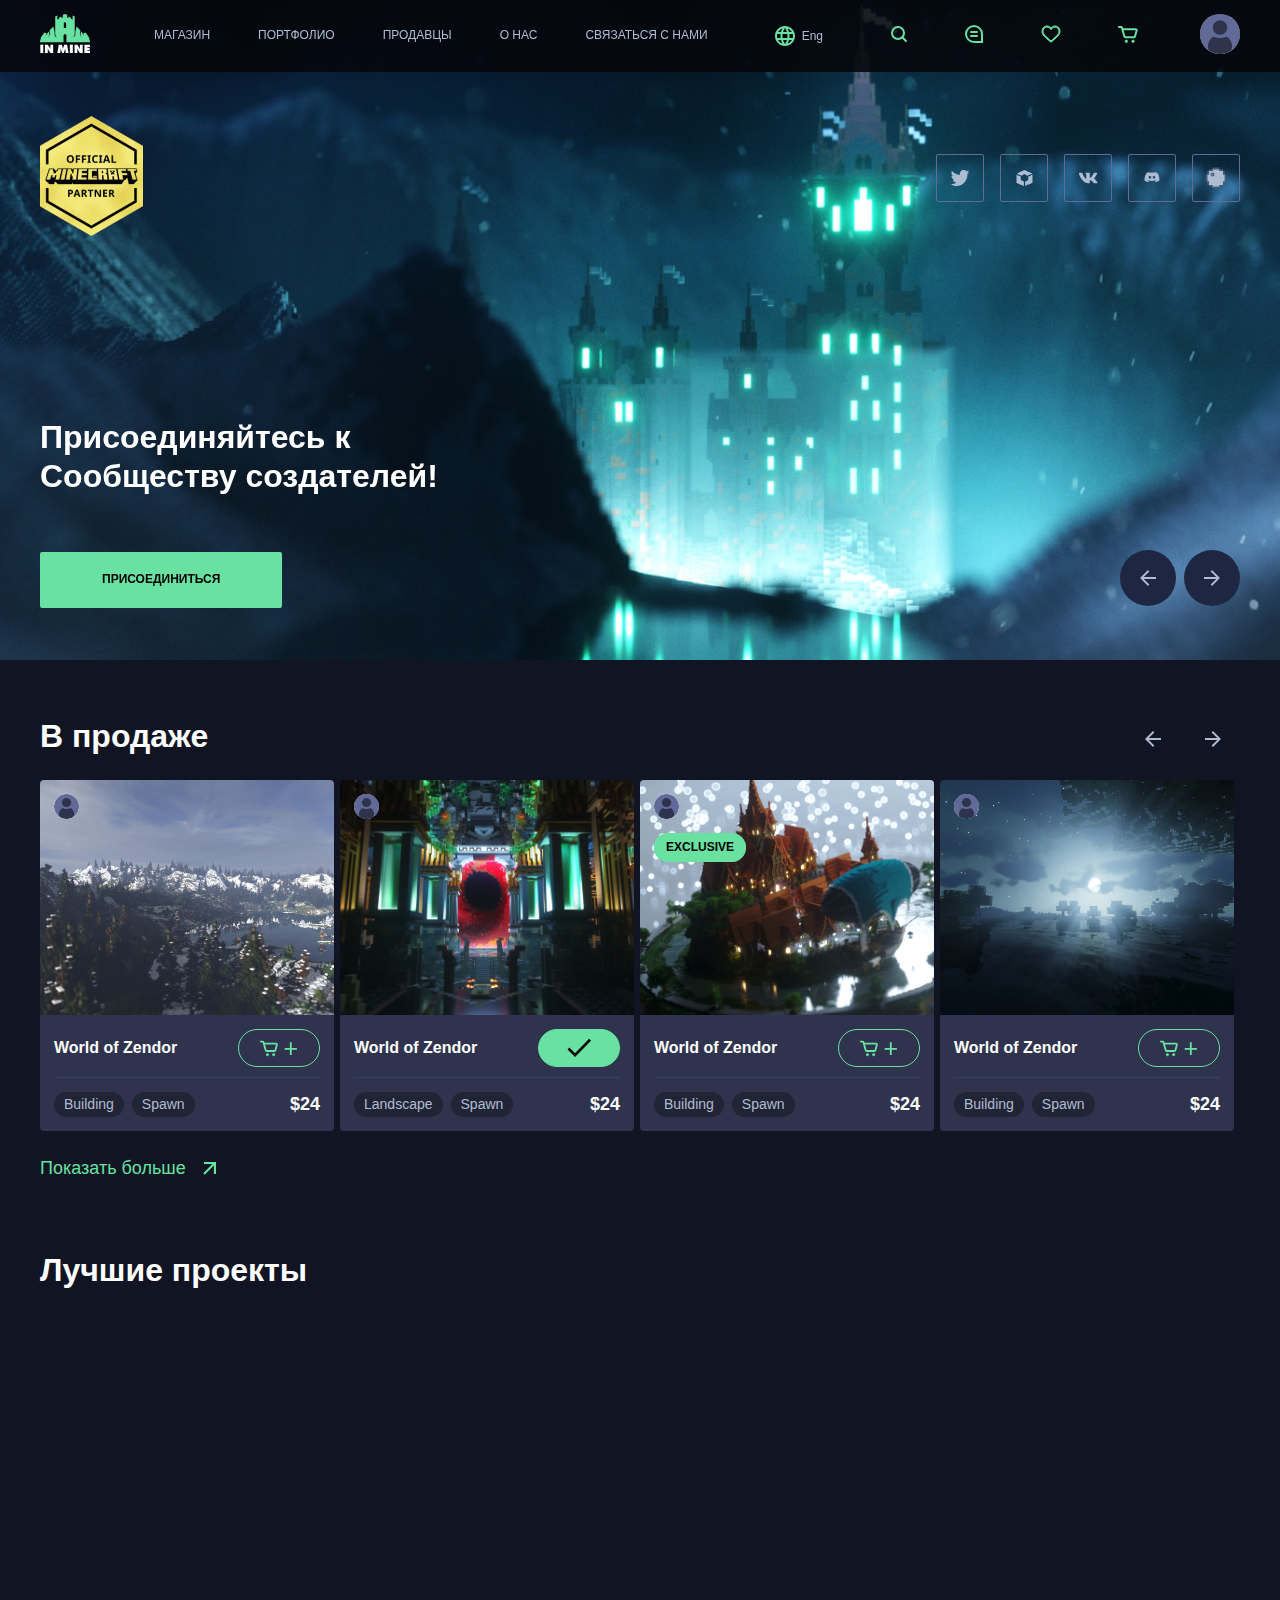
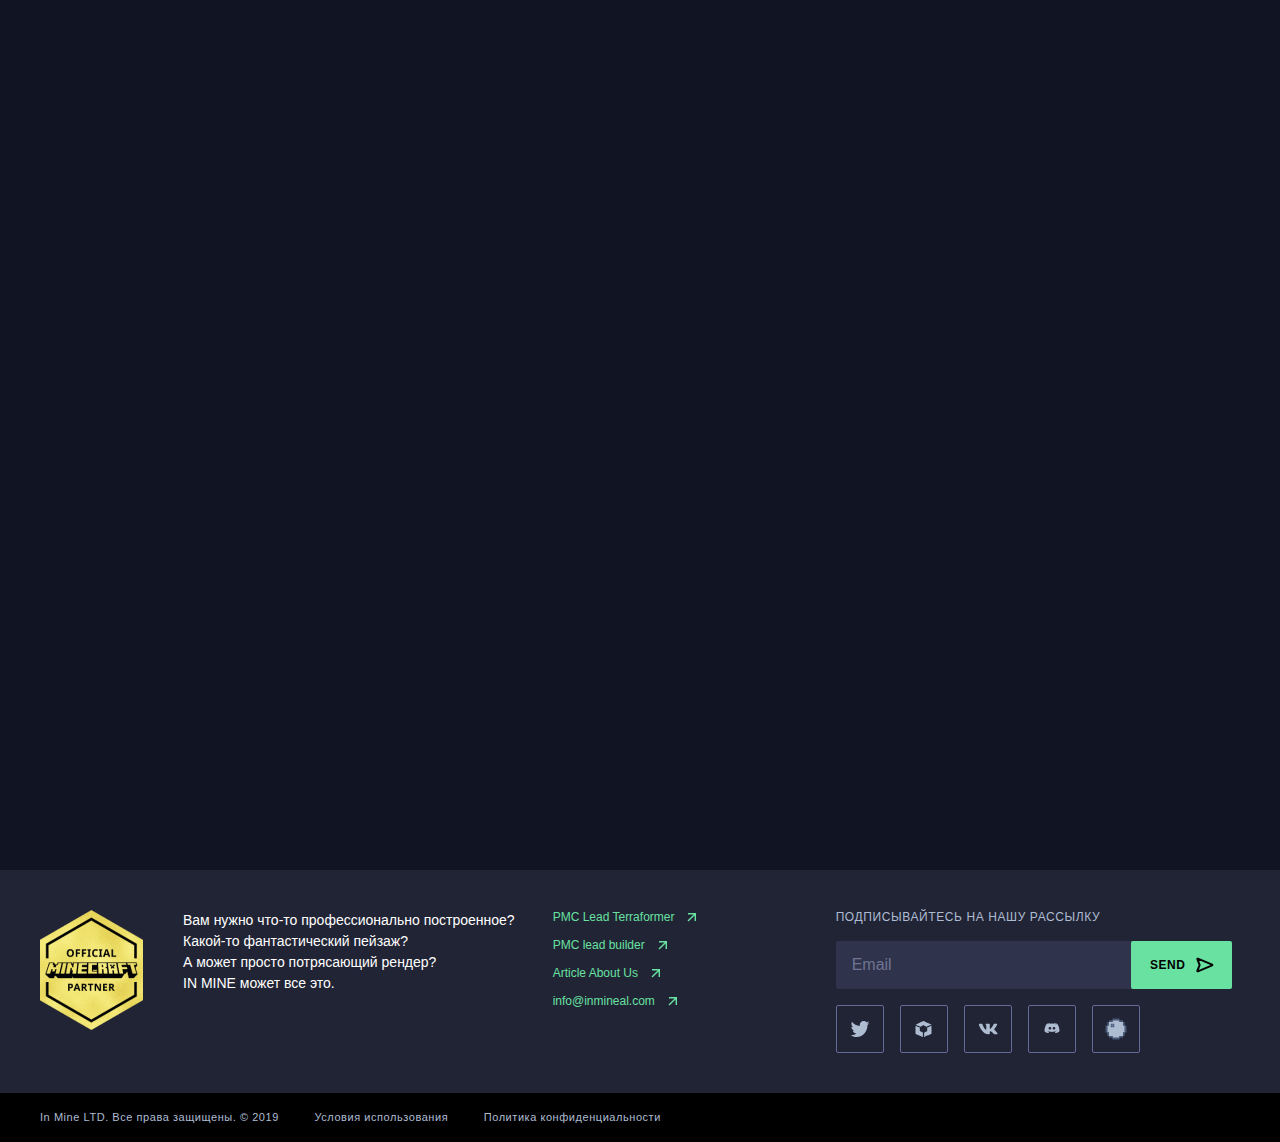
==== commit 124a4523: "Add files via upload" ====
--- a/index.html
+++ b/index.html
@@ -1,641 +1,649 @@
-<!DOCTYPE html>
-<html lang="en">
-
-<head>
-  <meta charset="UTF-8">
-  <meta name="viewport" content="width=device-width, initial-scale=1.0">
-  <title>InMine</title>
-  <link rel="stylesheet" href="css/libs.min.css">
-  <link rel="stylesheet" href="css/style.min.css">
-</head>
-
-<body>
-
-  <header class="header header-main">
-    <div class="header__inner">
-      <div class="header__top-wrapper">
-        <div class="container">
-          <div class="header__inner-top">
-            <div class="header__logo">
-              <a class="header__logo-link" href="index.html">
-                <img src="images/icons/header-logo-top.svg" alt="">
-              </a>
-            </div>
-            <nav class="header__menu">
-              <ul class="header__menu-list">
-                <li class="header__menu-item">
-                  <a class="header__menu-link" href="store.html">Store</a>
-                </li>
-                <li class="header__menu-item">
-                  <a class="header__menu-link" href="portfolio.html">Portfolio</a>
-                </li>
-                <li class="header__menu-item">
-                  <a class="header__menu-link" href="portfolio.html">sellers</a>
-                </li>
-                <li class="header__menu-item">
-                  <a class="header__menu-link" href="about-us.html">About us</a>
-                </li>
-                <li class="header__menu-item">
-                  <a class="header__menu-link" href="contact.html">Contact us</a>
-                </li>
-              </ul>
-            </nav>
-            <div class="header__lang">
-              <button><img src="images/icons/header-language.svg" alt=""></button>
-              <span>Eng</span>
-            </div>
-            <div class="header__top-icons">
-              <ul class="header__icons-list">
-                <li><a href="page-404.html"><img src="images/icons/loupe.svg" alt=""></a></li>
-                <li><a href="page-404.html"><img src="images/icons/comments.svg" alt=""></a></li>
-                <li><a href="page-404.html"><img src="images/icons/like.svg" alt=""></a></li>
-                <li><a href="page-404.html"><img src="images/icons/basket.svg" alt=""></a></li>
-              </ul>
-            </div>
-            <div class="header__top-user">
-              <a class="header__user-link" href="page-404.html">
-                <img src="images/content/user.jpg" alt="">
-              </a>
-            </div>
-          </div>
-        </div>
-      </div>
-      <div class="header__inner-content">
-        <div class="container">
-          <div class="header__content-top">
-            <div class="header__content-logo">
-              <a href="product.html">
-                <img src="images/header-content-logo.png" alt="">
-              </a>
-            </div>
-            <ul class="social">
-              <a href="page-404.html">
-                <li><svg width="20" height="16" viewBox="0 0 20 16" fill="none" xmlns="http://www.w3.org/2000/svg">
-                    <path
-                      d="M19.3334 1.89305C18.6464 2.21429 17.9092 2.43216 17.1346 2.52942C17.9255 2.02968 18.5309 1.23702 18.8178 0.295398C18.076 0.758193 17.2571 1.09424 16.3846 1.27641C15.6859 0.489895 14.6921 0 13.5898 0C11.475 0 9.76033 1.80937 9.76033 4.03969C9.76033 4.35601 9.79415 4.66496 9.85949 4.96039C6.67742 4.79174 3.85579 3.18301 1.96732 0.738495C1.6372 1.33425 1.44941 2.02842 1.44941 2.76943C1.44941 4.1714 2.12595 5.40841 3.15244 6.13213C2.52488 6.10999 1.93465 5.92782 1.41793 5.62502V5.67549C1.41793 7.63256 2.73836 9.2659 4.48918 9.63764C4.1684 9.72873 3.83014 9.7792 3.4802 9.7792C3.23293 9.7792 2.9938 9.75335 2.75934 9.70411C3.2469 11.3104 4.66066 12.4785 6.33569 12.5105C5.02576 13.5937 3.37406 14.2374 1.58007 14.2374C1.27098 14.2374 0.966513 14.2177 0.666748 14.182C2.3616 15.3304 4.37373 16 6.53633 16C13.5805 16 17.431 9.84321 17.431 4.50374L17.4181 3.98063C18.1705 3.41439 18.8213 2.70297 19.3334 1.89305Z"
-                      fill="#AEBCD2" />
-                  </svg>
-                </li>
-              </a>
-              <a href="page-404.html">
-                <li>
-                  <svg width="17" height="16" viewBox="0 0 17 16" fill="none" xmlns="http://www.w3.org/2000/svg">
-                    <path fill-rule="evenodd" clip-rule="evenodd"
-                      d="M4.58316 1.79933C2.50883 2.78802 0.806093 3.61268 0.799347 3.6319C0.792601 3.65113 0.855869 3.69303 0.939934 3.72499C1.024 3.75692 1.46931 3.95323 1.92956 4.16118C2.38976 4.36916 3.26925 4.76526 3.88397 5.04142C4.49869 5.31762 5.07238 5.57562 5.15884 5.61483C5.2453 5.654 5.33212 5.68608 5.35184 5.68608C5.37156 5.68608 5.83068 5.44431 6.3722 5.14881C6.91371 4.85331 7.49147 4.53991 7.65613 4.45239C7.82079 4.36484 8.05059 4.23974 8.16683 4.17441C8.28306 4.10904 8.39264 4.05557 8.41036 4.05557C8.42808 4.05557 8.59346 4.14737 8.77783 4.25961C9.08699 4.44773 10.6678 5.39915 11.0925 5.6526C11.3156 5.78577 11.3511 5.78679 11.617 5.6675C11.8581 5.55936 15.3532 4.13653 16.0287 3.87151C16.2756 3.77463 16.4775 3.68681 16.4773 3.67638C16.4771 3.66596 16.3559 3.60237 16.2079 3.5351C16.06 3.46783 15.6066 3.26113 15.2004 3.07579C14.7943 2.89044 14.2644 2.64909 14.0229 2.53946C13.3914 2.25276 12.9575 2.05505 10.5773 0.969207C9.40669 0.435196 8.42772 -0.000946428 8.40178 1.54242e-06C8.37587 0.000949513 6.65748 0.810668 4.58316 1.79933ZM0.510986 8.75997V12.7818L0.840301 12.9268C1.02144 13.0066 1.50193 13.2173 1.90808 13.3952C2.31424 13.5731 2.82617 13.7986 3.04572 13.8963C3.26526 13.9941 3.63349 14.156 3.86401 14.2561C4.09453 14.3563 4.56156 14.5611 4.90185 14.7114C5.24215 14.8618 5.72714 15.0749 5.97961 15.1851C6.23209 15.2953 6.75193 15.5238 7.13485 15.6927C7.51777 15.8617 7.84573 16 7.86366 16C7.88158 16 7.89164 15.0007 7.88597 13.7793L7.87567 11.5586L6.33284 10.7593L4.79001 9.95991L4.79604 8.27112L4.80206 6.58237L4.3031 6.3671C4.02867 6.24868 3.30118 5.93354 2.68646 5.66674C1.06651 4.96365 0.541603 4.73811 0.525356 4.73811C0.517453 4.73811 0.510986 6.54794 0.510986 8.75997ZM15.6994 5.08253C15.2603 5.27148 14.6943 5.51761 14.4415 5.62951C14.1887 5.74137 13.8385 5.89247 13.6631 5.9652C13.4878 6.03797 13.0928 6.20769 12.7855 6.34242L12.2266 6.58734V8.28052V9.97375L11.9073 10.137C11.4831 10.354 9.47267 11.3995 9.28306 11.5018L9.13365 11.5825L9.13338 13.7912C9.13318 15.0061 9.14795 16 9.16615 16C9.18435 16 9.46728 15.8827 9.79484 15.7393C10.726 15.3317 12.5087 14.5466 12.9052 14.3695C13.1028 14.2812 13.3363 14.1791 13.4241 14.1425C13.5719 14.081 14.2329 13.7901 15.1006 13.4047C15.2982 13.3169 15.6907 13.1452 15.9729 13.0231C16.255 12.9009 16.4931 12.7828 16.5021 12.7605C16.511 12.7382 16.5137 10.9243 16.508 8.72952L16.4977 4.73906L15.6994 5.08253Z"
-                      fill="#AEBCD2" />
-                  </svg>
-                </li>
-              </a>
-              <a href="page-404.html">
-                <li>
-                  <svg width="20" height="12" viewBox="0 0 20 12" fill="none" xmlns="http://www.w3.org/2000/svg">
-                    <path
-                      d="M19.1142 1.38897C19.2446 0.972233 19.1142 0.666626 18.4975 0.666626H16.4546C15.9348 0.666626 15.6973 0.931008 15.5668 1.22138C15.5668 1.22138 14.5282 3.65817 13.0563 5.23818C12.5813 5.69794 12.3642 5.84312 12.1052 5.84312C11.9758 5.84312 11.7876 5.69794 11.7876 5.2812V1.38897C11.7876 0.888886 11.6376 0.666626 11.2044 0.666626H7.99434C7.67016 0.666626 7.47454 0.897848 7.47454 1.11831C7.47454 1.59151 8.21046 1.70085 8.28591 3.03441V5.92737C8.28591 6.56098 8.1676 6.6766 7.90677 6.6766C7.21464 6.6766 5.53041 4.23084 4.53086 1.43109C4.33617 0.887093 4.13961 0.667523 3.61795 0.667523H1.57601C0.991931 0.667523 0.875488 0.931904 0.875488 1.22228C0.875488 1.74387 1.56762 4.32495 4.09956 7.7386C5.78751 10.0696 8.16388 11.3333 10.3288 11.3333C11.6264 11.3333 11.7866 11.0528 11.7866 10.5688V8.80688C11.7866 8.24586 11.9105 8.13293 12.3214 8.13293C12.6232 8.13293 13.143 8.27991 14.3549 9.40286C15.7392 10.7346 15.9683 11.3324 16.7462 11.3324H18.7881C19.3713 11.3324 19.6628 11.0519 19.4952 10.498C19.3117 9.94686 18.6503 9.14475 17.7727 8.19567C17.2958 7.65436 16.5832 7.07182 16.3661 6.78056C16.0634 6.40505 16.1509 6.23925 16.3661 5.90586C16.367 5.90675 18.8552 2.53522 19.1142 1.38897Z"
-                      fill="#AEBCD2" />
-                  </svg>
-                </li>
-              </a>
-              <a href="page-404.html">
-                <li>
-                  <svg width="16" height="12" viewBox="0 0 16 12" fill="none" xmlns="http://www.w3.org/2000/svg">
-                    <path fill-rule="evenodd" clip-rule="evenodd"
-                      d="M5.95667 0.000485895C5.95667 0.000485895 4.22864 -0.0629029 2.36432 1.25835C2.36432 1.25835 0.5 4.3723 0.5 8.21126C0.5 8.21126 1.53336 9.93463 4.36697 10C4.36697 10 4.78092 9.47209 5.19894 9.00758C3.6072 8.54405 2.9878 7.61699 2.9878 7.61699L3.51973 7.88045C3.62253 7.92109 3.72572 7.96242 3.82966 8.00405L3.82978 8.0041C5.2991 8.5926 6.91646 9.24039 9.65582 8.80751L9.69873 8.79825C10.3039 8.66769 10.91 8.53692 11.5151 8.27762C11.626 8.22307 11.744 8.16853 11.8681 8.11115L11.8683 8.11104C12.1949 7.9601 12.5642 7.7894 12.9583 7.54766C12.9583 7.54766 12.3379 8.47472 10.68 8.93825C11.0218 9.39979 11.5018 9.92869 11.5018 9.92869C13.8244 9.88 14.9834 8.71423 15.3605 8.33495C15.4437 8.25134 15.4888 8.20595 15.5 8.21918C15.5 4.38617 13.6245 1.26627 13.6245 1.26627C11.9483 0.0727876 10.382 0.0193041 10.086 0.0183129L9.89687 0.199564C12.0378 0.793831 13.0742 1.72188 13.0742 1.72188C9.96806 0.232249 6.61269 0.147071 3.54007 1.32372C3.05696 1.52478 2.78031 1.65651 2.78031 1.65651C2.78031 1.65651 3.81469 0.664082 6.09601 0.134195L5.95667 0.000485895ZM10.0921 0.0133609L10.1257 0.00147579H10.1044L10.0921 0.0133609ZM11.3493 5.28263C11.3493 6.01197 10.7422 6.60322 9.99319 6.60322C9.24423 6.60322 8.63708 6.01197 8.63708 5.28263C8.63708 4.55328 9.24423 3.96204 9.99319 3.96204C10.7422 3.96204 11.3493 4.55328 11.3493 5.28263ZM5.92498 6.60322C6.67394 6.60322 7.2811 6.01197 7.2811 5.28263C7.2811 4.55328 6.67394 3.96204 5.92498 3.96204C5.17602 3.96204 4.56887 4.55328 4.56887 5.28263C4.56887 6.01197 5.17602 6.60322 5.92498 6.60322Z"
-                      fill="#AEBCD2" />
-                  </svg>
-                </li>
-              </a>
-              <a href="page-404.html">
-                <li>
-                  <svg width="22" height="22" viewBox="0 0 22 22" fill="none" xmlns="http://www.w3.org/2000/svg">
-                    <path
-                      d="M4 7.50024V4.00024H7.5V2.25024H14.5V4.00024H18V7.50024H19.75V14.5002H18V18.0002H14.5V19.7502H7.5V18.0002H4V14.5002H2.25V7.50024H4Z"
-                      fill="#AEBCD2" />
-                    <rect x="0.5" y="7.50024" width="1.75" height="1.75" fill="#495D7B" />
-                    <rect x="0.5" y="9.24976" width="1.75" height="1.75" fill="#495D7B" />
-                    <rect x="2.25" y="3.99976" width="1.75" height="1.75" fill="#495D7B" />
-                    <rect x="4" y="2.25024" width="1.75" height="1.75" fill="#495D7B" />
-                    <rect x="5.75" y="2.25024" width="1.75" height="1.75" fill="#495D7B" />
-                    <rect x="14.5" y="2.25024" width="1.75" height="1.75" fill="#495D7B" />
-                    <rect x="16.25" y="2.25024" width="1.75" height="1.75" fill="#495D7B" />
-                    <rect x="7.5" y="0.5" width="1.75" height="1.75" fill="#495D7B" />
-                    <rect x="9.25" y="0.5" width="1.75" height="1.75" fill="#495D7B" />
-                    <rect x="11" y="0.5" width="1.75" height="1.75" fill="#495D7B" />
-                    <rect x="12.75" y="0.5" width="1.75" height="1.75" fill="#495D7B" />
-                    <rect x="2.25" y="5.75" width="1.75" height="1.75" fill="#495D7B" />
-                    <rect x="5.75" y="5.75" width="1.75" height="1.75" fill="#495D7B" />
-                    <rect x="7.5" y="5.75" width="1.75" height="1.75" fill="#495D7B" />
-                    <rect x="5.75" y="7.50024" width="1.75" height="1.75" fill="#495D7B" />
-                    <rect x="7.5" y="7.50024" width="1.75" height="1.75" fill="#495D7B" />
-                    <rect x="0.5" y="11" width="1.75" height="1.75" fill="#495D7B" />
-                    <rect x="0.5" y="12.7502" width="1.75" height="1.75" fill="#495D7B" />
-                    <rect width="1.75" height="1.75" transform="matrix(-1 0 0 1 21.5 7.50024)" fill="#495D7B" />
-                    <rect width="1.75" height="1.75" transform="matrix(-1 0 0 1 21.5 9.24976)" fill="#495D7B" />
-                    <rect width="1.75" height="1.75" transform="matrix(-1 0 0 1 19.75 3.99976)" fill="#495D7B" />
-                    <rect width="1.75" height="1.75" transform="matrix(-1 0 0 1 19.75 5.75)" fill="#495D7B" />
-                    <rect width="1.75" height="1.75" transform="matrix(1 0 0 -1 2.25 18.0002)" fill="#495D7B" />
-                    <rect width="1.75" height="1.75" transform="matrix(1 0 0 -1 4 19.7498)" fill="#495D7B" />
-                    <rect width="1.75" height="1.75" transform="matrix(1 0 0 -1 5.75 19.7498)" fill="#495D7B" />
-                    <rect width="1.75" height="1.75" transform="matrix(1 0 0 -1 14.5 19.7498)" fill="#495D7B" />
-                    <rect width="1.75" height="1.75" transform="matrix(1 0 0 -1 16.25 19.7498)" fill="#495D7B" />
-                    <rect width="1.75" height="1.75" transform="matrix(1 0 0 -1 7.5 21.5)" fill="#495D7B" />
-                    <rect width="1.75" height="1.75" transform="matrix(1 0 0 -1 9.25 21.5)" fill="#495D7B" />
-                    <rect width="1.75" height="1.75" transform="matrix(1 0 0 -1 11 21.5)" fill="#495D7B" />
-                    <rect width="1.75" height="1.75" transform="matrix(1 0 0 -1 12.75 21.5)" fill="#495D7B" />
-                    <rect width="1.75" height="1.75" transform="matrix(1 0 0 -1 2.25 16.25)" fill="#495D7B" />
-                    <rect x="19.75" y="18.0002" width="1.75" height="1.75" transform="rotate(-180 19.75 18.0002)"
-                      fill="#495D7B" />
-                    <rect x="19.75" y="16.25" width="1.75" height="1.75" transform="rotate(-180 19.75 16.25)"
-                      fill="#495D7B" />
-                    <rect width="1.75" height="1.75" transform="matrix(-1 0 0 1 21.5 11)" fill="#495D7B" />
-                    <rect width="1.75" height="1.75" transform="matrix(-1 0 0 1 21.5 12.7502)" fill="#495D7B" />
-                  </svg>
-                </li>
-              </a>
-            </ul>
-          </div>
-          <div class="header__content-bottom">
-            <h1 class="header__title">
-              Join our <br>
-              Content Creators Community!
-            </h1>
-            <a class="header__bottom-link" href="#">join us</a>
-          </div>
-        </div>
-      </div>
-    </div>
-  </header>
-  <section class="header-bg">
-    <div class="header-bg__inner">
-      <div class="header__inner-item" style="background-image: url(images/header-bg.jpg);"></div>
-      <div class="header__inner-item" style="background-image: url(images/header-bg-3.jpg);"></div>
-      <div class="header__inner-item" style="background-image: url(images/header-bg--3.jpg);"></div>
-      <div class="header__inner-item" style="background-image: url(images/header-bg-4.jpg);"></div>
-      <div class="header__inner-item" style="background-image: url(images/header-bg-2.jpg);"></div>
-    </div>
-    <div class="container container-slider">
-      <div class="slick-arrows"></div>
-    </div>
-  </section>
-  <section class="on-sale page-bg">
-    <div class="container">
-      <h3 class="section-title">
-        On Sale
-      </h3>
-      <div class="on-sale__inner">
-        <div class="on-sale__item">
-          <a class="best-projects__item-user" href="product.html">
-            <img src="images/content/user.jpg" alt="">
-          </a>
-          <a class="on-sale__item-img" href="product.html">
-            <a class="icons-box" href="product.html">
-              <img src="images/icons/like-product.svg" alt="">
-            </a>
-            <div class="on-sale__item-img--hov on-sale__item-img">
-              <img src="images/content/product-img.png" alt="">
-            </div>
-          </a>
-          <div class="on-sale__item-content">
-            <div class="on-sale__item-title on-sale__item-title--defualt">
-              <div class="on-sale__item-hov">
-                <a class="on-sale__item-name" href="product.html">World of Zendor</a>
-                <div class="product-area">12000 х 12000</div>
-              </div>
-              <button type="button"><svg width="22" height="22" viewBox="0 0 24 24" fill="none"
-                  xmlns="http://www.w3.org/2000/svg">
-                  <path
-                    d="M6.375 7.28571L5.40397 7.52468L5.4079 7.54064L5.41235 7.55646L6.375 7.28571ZM3 4C2.44772 4 2 4.44772 2 5C2 5.55228 2.44772 6 3 6V4ZM8.4199 14.5565L9.38255 14.2857L8.4199 14.5565ZM20.6426 8.55646L19.68 8.28572L20.6426 8.55646ZM19.9178 14.8272L21.6053 8.82721L19.68 8.28572L17.9925 14.2857L19.9178 14.8272ZM19.68 6.28571H6.375V8.28571H19.68V6.28571ZM5.41235 7.55646L7.45725 14.8272L9.38255 14.2857L7.33765 7.01497L5.41235 7.55646ZM9.38255 16.2857H17.9925V14.2857H9.38255V16.2857ZM7.34603 7.04675L6.97081 5.52207L5.02876 6L5.40397 7.52468L7.34603 7.04675ZM5.02876 4H3V6H5.02876V4ZM6.97081 5.52207C6.75085 4.62826 5.94924 4 5.02876 4V6L5.02876 6L6.97081 5.52207ZM7.45725 14.8272C7.69984 15.6898 8.48652 16.2857 9.38255 16.2857V14.2857L9.38255 14.2857L7.45725 14.8272ZM21.6053 8.82721C21.9641 7.55139 21.0053 6.28571 19.68 6.28571V8.28571V8.28572L21.6053 8.82721ZM17.9925 14.2857V16.2857C18.8885 16.2857 19.6752 15.6898 19.9178 14.8272L17.9925 14.2857Z"
-                    fill="#68E1A1" />
-                  <path
-                    d="M11.5 19.2856C11.5 19.9637 10.9609 20.4999 10.3125 20.4999C9.66406 20.4999 9.125 19.9637 9.125 19.2856C9.125 18.6075 9.66406 18.0713 10.3125 18.0713C10.9609 18.0713 11.5 18.6075 11.5 19.2856Z"
-                    fill="#68E1A1" stroke="#68E1A1" />
-                  <path
-                    d="M18.25 19.2856C18.25 19.9637 17.7109 20.4999 17.0625 20.4999C16.4141 20.4999 15.875 19.9637 15.875 19.2856C15.875 18.6075 16.4141 18.0713 17.0625 18.0713C17.7109 18.0713 18.25 18.6075 18.25 19.2856Z"
-                    fill="#68E1A1" stroke="#68E1A1" />
-                </svg>
-              </button>
-            </div>
-            <div class="on-sale__info">
-              <a class="on-sale__tag" href="product.html">Building</a>
-              <a class="on-sale__tag" href="product.html">Spawn</a>
-              <a class="on-sale__tag on-sale__tag--more" href="product.html">more</a>
-              <div class="on-sale__price">$24</div>
-            </div>
-          </div>
-        </div>
-        <div class="on-sale__item on-sale__item--saled">
-          <a class="best-projects__item-user" href="product.html">
-            <img src="images/content/user.jpg" alt="">
-          </a>
-          <a class="on-sale__item-img" href="product.html">
-            <a class="icons-box" href="product.html">
-              <img src="images/icons/like-product.svg" alt="">
-            </a>
-            <a class="icons-box icons-box--pencil" href="product.html">
-              <img src="images/icons/pencil.svg" alt="">
-            </a>
-            <a class="icons-box icons-box--mess" href="product.html">
-              <img src="images/icons/mess.svg" alt="">
-            </a>
-            <div class="on-sale__item-img--hov on-sale__item-img">
-              <img src="images/Component.png" alt="">
-            </div>
-          </a>
-          <div class="on-sale__item-content">
-            <div class="on-sale__item-title">
-              <a class="on-sale__item-name" href="product.html">World of Zendor</a>
-              <button type="button"><img src="images/icons/marker.svg" alt=""></button>
-            </div>
-            <div class="on-sale__info">
-              <a class="on-sale__tag" href="product.html">Landscape</a>
-              <a class="on-sale__tag" href="product.html">Spawn</a>
-              <div class="on-sale__price">$24</div>
-            </div>
-          </div>
-        </div>
-        <div class="on-sale__item on-sale__item--exclusive">
-          <a class="best-projects__item-user" href="product.html">
-            <img src="images/content/user.jpg" alt="">
-          </a>
-          <a class="on-sale__item-img" href="product.html">
-            <a class="icons-box" href="product.html">
-              <img src="images/icons/like-product.svg" alt="">
-            </a>
-            <div class="on-sale__item-img--hov on-sale__item-img">
-              <img src="images/main.png" alt="">
-            </div>
-          </a>
-          <div class="on-sale__item-content">
-            <div class="on-sale__item-title on-sale__item-title--defualt">
-              <div class="on-sale__item-hov">
-                <a class="on-sale__item-name" href="product.html">World of Zendor</a>
-                <div class="product-area">12000 х 12000</div>
-              </div>
-              <button type="button"><svg width="22" height="22" viewBox="0 0 24 24" fill="none"
-                  xmlns="http://www.w3.org/2000/svg">
-                  <path
-                    d="M6.375 7.28571L5.40397 7.52468L5.4079 7.54064L5.41235 7.55646L6.375 7.28571ZM3 4C2.44772 4 2 4.44772 2 5C2 5.55228 2.44772 6 3 6V4ZM8.4199 14.5565L9.38255 14.2857L8.4199 14.5565ZM20.6426 8.55646L19.68 8.28572L20.6426 8.55646ZM19.9178 14.8272L21.6053 8.82721L19.68 8.28572L17.9925 14.2857L19.9178 14.8272ZM19.68 6.28571H6.375V8.28571H19.68V6.28571ZM5.41235 7.55646L7.45725 14.8272L9.38255 14.2857L7.33765 7.01497L5.41235 7.55646ZM9.38255 16.2857H17.9925V14.2857H9.38255V16.2857ZM7.34603 7.04675L6.97081 5.52207L5.02876 6L5.40397 7.52468L7.34603 7.04675ZM5.02876 4H3V6H5.02876V4ZM6.97081 5.52207C6.75085 4.62826 5.94924 4 5.02876 4V6L5.02876 6L6.97081 5.52207ZM7.45725 14.8272C7.69984 15.6898 8.48652 16.2857 9.38255 16.2857V14.2857L9.38255 14.2857L7.45725 14.8272ZM21.6053 8.82721C21.9641 7.55139 21.0053 6.28571 19.68 6.28571V8.28571V8.28572L21.6053 8.82721ZM17.9925 14.2857V16.2857C18.8885 16.2857 19.6752 15.6898 19.9178 14.8272L17.9925 14.2857Z"
-                    fill="#68E1A1" />
-                  <path
-                    d="M11.5 19.2856C11.5 19.9637 10.9609 20.4999 10.3125 20.4999C9.66406 20.4999 9.125 19.9637 9.125 19.2856C9.125 18.6075 9.66406 18.0713 10.3125 18.0713C10.9609 18.0713 11.5 18.6075 11.5 19.2856Z"
-                    fill="#68E1A1" stroke="#68E1A1" />
-                  <path
-                    d="M18.25 19.2856C18.25 19.9637 17.7109 20.4999 17.0625 20.4999C16.4141 20.4999 15.875 19.9637 15.875 19.2856C15.875 18.6075 16.4141 18.0713 17.0625 18.0713C17.7109 18.0713 18.25 18.6075 18.25 19.2856Z"
-                    fill="#68E1A1" stroke="#68E1A1" />
-                </svg>
-              </button>
-            </div>
-            <div class="on-sale__info">
-              <a class="on-sale__tag" href="product.html">Building</a>
-              <a class="on-sale__tag" href="product.html">Spawn</a>
-              <a class="on-sale__tag on-sale__tag--more" href="product.html">more</a>
-              <div class="on-sale__price">$24</div>
-            </div>
-          </div>
-        </div>
-        <div class="on-sale__item">
-          <a class="best-projects__item-user" href="product.html">
-            <img src="images/content/user.jpg" alt="">
-          </a>
-          <a class="on-sale__item-img" href="product.html">
-            <a class="icons-box" href="product.html">
-              <img src="images/icons/like-product.svg" alt="">
-            </a>
-            <div class="on-sale__item-img--hov on-sale__item-img">
-              <img src="images/header-bg-2.jpg" alt="">
-            </div>
-          </a>
-          <div class="on-sale__item-content">
-            <div class="on-sale__item-title on-sale__item-title--defualt">
-              <div class="on-sale__item-hov">
-                <a class="on-sale__item-name" href="product.html">World of Zendor</a>
-                <div class="product-area">12000 х 12000</div>
-              </div>
-              <button type="button"><svg width="22" height="22" viewBox="0 0 24 24" fill="none"
-                  xmlns="http://www.w3.org/2000/svg">
-                  <path
-                    d="M6.375 7.28571L5.40397 7.52468L5.4079 7.54064L5.41235 7.55646L6.375 7.28571ZM3 4C2.44772 4 2 4.44772 2 5C2 5.55228 2.44772 6 3 6V4ZM8.4199 14.5565L9.38255 14.2857L8.4199 14.5565ZM20.6426 8.55646L19.68 8.28572L20.6426 8.55646ZM19.9178 14.8272L21.6053 8.82721L19.68 8.28572L17.9925 14.2857L19.9178 14.8272ZM19.68 6.28571H6.375V8.28571H19.68V6.28571ZM5.41235 7.55646L7.45725 14.8272L9.38255 14.2857L7.33765 7.01497L5.41235 7.55646ZM9.38255 16.2857H17.9925V14.2857H9.38255V16.2857ZM7.34603 7.04675L6.97081 5.52207L5.02876 6L5.40397 7.52468L7.34603 7.04675ZM5.02876 4H3V6H5.02876V4ZM6.97081 5.52207C6.75085 4.62826 5.94924 4 5.02876 4V6L5.02876 6L6.97081 5.52207ZM7.45725 14.8272C7.69984 15.6898 8.48652 16.2857 9.38255 16.2857V14.2857L9.38255 14.2857L7.45725 14.8272ZM21.6053 8.82721C21.9641 7.55139 21.0053 6.28571 19.68 6.28571V8.28571V8.28572L21.6053 8.82721ZM17.9925 14.2857V16.2857C18.8885 16.2857 19.6752 15.6898 19.9178 14.8272L17.9925 14.2857Z"
-                    fill="#68E1A1" />
-                  <path
-                    d="M11.5 19.2856C11.5 19.9637 10.9609 20.4999 10.3125 20.4999C9.66406 20.4999 9.125 19.9637 9.125 19.2856C9.125 18.6075 9.66406 18.0713 10.3125 18.0713C10.9609 18.0713 11.5 18.6075 11.5 19.2856Z"
-                    fill="#68E1A1" stroke="#68E1A1" />
-                  <path
-                    d="M18.25 19.2856C18.25 19.9637 17.7109 20.4999 17.0625 20.4999C16.4141 20.4999 15.875 19.9637 15.875 19.2856C15.875 18.6075 16.4141 18.0713 17.0625 18.0713C17.7109 18.0713 18.25 18.6075 18.25 19.2856Z"
-                    fill="#68E1A1" stroke="#68E1A1" />
-                </svg>
-              </button>
-            </div>
-            <div class="on-sale__info">
-              <a class="on-sale__tag" href="product.html">Building</a>
-              <a class="on-sale__tag" href="product.html">Spawn</a>
-              <a class="on-sale__tag on-sale__tag--more" href="product.html">more</a>
-              <div class="on-sale__price">$24</div>
-            </div>
-          </div>
-        </div>
-        <div class="on-sale__item">
-          <a class="best-projects__item-user" href="product.html">
-            <img src="images/content/user.jpg" alt="">
-          </a>
-          <a class="on-sale__item-img" href="product.html">
-            <a class="icons-box" href="product.html">
-              <img src="images/icons/like-product.svg" alt="">
-            </a>
-            <div class="on-sale__item-img--hov on-sale__item-img">
-              <img src="images/header-bg-3.jpg" alt="">
-            </div>
-          </a>
-          <div class="on-sale__item-content">
-            <div class="on-sale__item-title on-sale__item-title--defualt">
-              <div class="on-sale__item-hov">
-                <a class="on-sale__item-name" href="product.html">World of Zendor</a>
-                <div class="product-area">12000 х 12000</div>
-              </div>
-              <button type="button"><svg width="22" height="22" viewBox="0 0 24 24" fill="none"
-                  xmlns="http://www.w3.org/2000/svg">
-                  <path
-                    d="M6.375 7.28571L5.40397 7.52468L5.4079 7.54064L5.41235 7.55646L6.375 7.28571ZM3 4C2.44772 4 2 4.44772 2 5C2 5.55228 2.44772 6 3 6V4ZM8.4199 14.5565L9.38255 14.2857L8.4199 14.5565ZM20.6426 8.55646L19.68 8.28572L20.6426 8.55646ZM19.9178 14.8272L21.6053 8.82721L19.68 8.28572L17.9925 14.2857L19.9178 14.8272ZM19.68 6.28571H6.375V8.28571H19.68V6.28571ZM5.41235 7.55646L7.45725 14.8272L9.38255 14.2857L7.33765 7.01497L5.41235 7.55646ZM9.38255 16.2857H17.9925V14.2857H9.38255V16.2857ZM7.34603 7.04675L6.97081 5.52207L5.02876 6L5.40397 7.52468L7.34603 7.04675ZM5.02876 4H3V6H5.02876V4ZM6.97081 5.52207C6.75085 4.62826 5.94924 4 5.02876 4V6L5.02876 6L6.97081 5.52207ZM7.45725 14.8272C7.69984 15.6898 8.48652 16.2857 9.38255 16.2857V14.2857L9.38255 14.2857L7.45725 14.8272ZM21.6053 8.82721C21.9641 7.55139 21.0053 6.28571 19.68 6.28571V8.28571V8.28572L21.6053 8.82721ZM17.9925 14.2857V16.2857C18.8885 16.2857 19.6752 15.6898 19.9178 14.8272L17.9925 14.2857Z"
-                    fill="#68E1A1" />
-                  <path
-                    d="M11.5 19.2856C11.5 19.9637 10.9609 20.4999 10.3125 20.4999C9.66406 20.4999 9.125 19.9637 9.125 19.2856C9.125 18.6075 9.66406 18.0713 10.3125 18.0713C10.9609 18.0713 11.5 18.6075 11.5 19.2856Z"
-                    fill="#68E1A1" stroke="#68E1A1" />
-                  <path
-                    d="M18.25 19.2856C18.25 19.9637 17.7109 20.4999 17.0625 20.4999C16.4141 20.4999 15.875 19.9637 15.875 19.2856C15.875 18.6075 16.4141 18.0713 17.0625 18.0713C17.7109 18.0713 18.25 18.6075 18.25 19.2856Z"
-                    fill="#68E1A1" stroke="#68E1A1" />
-                </svg>
-              </button>
-            </div>
-            <div class="on-sale__info">
-              <a class="on-sale__tag" href="product.html">Building</a>
-              <a class="on-sale__tag" href="product.html">Spawn</a>
-              <a class="on-sale__tag on-sale__tag--more" href="product.html">more</a>
-              <div class="on-sale__price">$24</div>
-            </div>
-          </div>
-        </div>
-        <div class="on-sale__item on-sale__item--saled">
-          <a class="best-projects__item-user" href="product.html">
-            <img src="images/content/user.jpg" alt="">
-          </a>
-          <a class="on-sale__item-img" href="product.html">
-            <a class="icons-box" href="product.html">
-              <img src="images/icons/like-product.svg" alt="">
-            </a>
-            <a class="icons-box icons-box--pencil" href="product.html">
-              <img src="images/icons/pencil.svg" alt="">
-            </a>
-            <a class="icons-box icons-box--mess" href="product.html">
-              <img src="images/icons/mess.svg" alt="">
-            </a>
-            <div class="on-sale__item-img--hov on-sale__item-img">
-              <img src="images/header-bg-4.jpg" alt="">
-            </div>
-          </a>
-          <div class="on-sale__item-content">
-            <div class="on-sale__item-title">
-              <a class="on-sale__item-name" href="product.html">World of Zendor</a>
-              <button type="button"><img src="images/icons/marker.svg" alt=""></button>
-            </div>
-            <div class="on-sale__info">
-              <a class="on-sale__tag" href="product.html">Landscape</a>
-              <a class="on-sale__tag" href="product.html">Spawn</a>
-              <div class="on-sale__price">$24</div>
-            </div>
-          </div>
-        </div>
-        <div class="on-sale__item">
-          <a class="best-projects__item-user" href="product.html">
-            <img src="images/content/user.jpg" alt="">
-          </a>
-          <a class="on-sale__item-img" href="product.html">
-            <a class="icons-box" href="product.html">
-              <img src="images/icons/like-product.svg" alt="">
-            </a>
-            <div class="on-sale__item-img--hov on-sale__item-img">
-              <img src="images/slider-bg.jpg" alt="">
-            </div>
-          </a>
-          <div class="on-sale__item-content">
-            <div class="on-sale__item-title on-sale__item-title--defualt">
-              <div class="on-sale__item-hov">
-                <a class="on-sale__item-name" href="product.html">World of Zendor</a>
-                <div class="product-area">12000 х 12000</div>
-              </div>
-              <button type="button"><svg width="22" height="22" viewBox="0 0 24 24" fill="none"
-                  xmlns="http://www.w3.org/2000/svg">
-                  <path
-                    d="M6.375 7.28571L5.40397 7.52468L5.4079 7.54064L5.41235 7.55646L6.375 7.28571ZM3 4C2.44772 4 2 4.44772 2 5C2 5.55228 2.44772 6 3 6V4ZM8.4199 14.5565L9.38255 14.2857L8.4199 14.5565ZM20.6426 8.55646L19.68 8.28572L20.6426 8.55646ZM19.9178 14.8272L21.6053 8.82721L19.68 8.28572L17.9925 14.2857L19.9178 14.8272ZM19.68 6.28571H6.375V8.28571H19.68V6.28571ZM5.41235 7.55646L7.45725 14.8272L9.38255 14.2857L7.33765 7.01497L5.41235 7.55646ZM9.38255 16.2857H17.9925V14.2857H9.38255V16.2857ZM7.34603 7.04675L6.97081 5.52207L5.02876 6L5.40397 7.52468L7.34603 7.04675ZM5.02876 4H3V6H5.02876V4ZM6.97081 5.52207C6.75085 4.62826 5.94924 4 5.02876 4V6L5.02876 6L6.97081 5.52207ZM7.45725 14.8272C7.69984 15.6898 8.48652 16.2857 9.38255 16.2857V14.2857L9.38255 14.2857L7.45725 14.8272ZM21.6053 8.82721C21.9641 7.55139 21.0053 6.28571 19.68 6.28571V8.28571V8.28572L21.6053 8.82721ZM17.9925 14.2857V16.2857C18.8885 16.2857 19.6752 15.6898 19.9178 14.8272L17.9925 14.2857Z"
-                    fill="#68E1A1" />
-                  <path
-                    d="M11.5 19.2856C11.5 19.9637 10.9609 20.4999 10.3125 20.4999C9.66406 20.4999 9.125 19.9637 9.125 19.2856C9.125 18.6075 9.66406 18.0713 10.3125 18.0713C10.9609 18.0713 11.5 18.6075 11.5 19.2856Z"
-                    fill="#68E1A1" stroke="#68E1A1" />
-                  <path
-                    d="M18.25 19.2856C18.25 19.9637 17.7109 20.4999 17.0625 20.4999C16.4141 20.4999 15.875 19.9637 15.875 19.2856C15.875 18.6075 16.4141 18.0713 17.0625 18.0713C17.7109 18.0713 18.25 18.6075 18.25 19.2856Z"
-                    fill="#68E1A1" stroke="#68E1A1" />
-                </svg>
-              </button>
-            </div>
-            <div class="on-sale__info">
-              <a class="on-sale__tag" href="product.html">Building</a>
-              <a class="on-sale__tag" href="product.html">Spawn</a>
-              <a class="on-sale__tag on-sale__tag--more" href="product.html">more</a>
-              <div class="on-sale__price">$24</div>
-            </div>
-          </div>
-        </div>
-      </div>
-      <a class="on-sale__link" href="store.html">
-        Show more
-      </a>
-    </div>
-  </section>
-  <section class="best-projects">
-    <div class="container">
-      <div class="section-title">
-        Best Projects
-      </div>
-      <div class="best-projects__inner">
-        <a class="best-projects__item" href="product.html">
-          <div class="best-projects__item-user">
-            <img src="images/content/user.jpg" alt="">
-            <span>Crazyarchitector</span>
-          </div>
-          <div class="best-projects__item-bg" style="background-image: url(images/content/best-product-1.jpg);"></div>
-          <div class="best-projects__item-title">
-            World of Zendor
-          </div>
-        </a>
-        <a class="best-projects__item" href="product.html">
-          <div class="best-projects__item-user">
-            <img src="images/content/user.jpg" alt="">
-            <span>Crazyarchitector</span>
-          </div>
-          <div class="best-projects__item-bg" style="background-image: url(images/header-bg-4.jpg);"></div>
-          <div class="best-projects__item-title">
-            Super Mega Castle
-          </div>
-        </a>
-        <a class="best-projects__item" href="product.html">
-          <div class="best-projects__item-user">
-            <img src="images/content/user.jpg" alt="">
-            <span>Crazyarchitector</span>
-          </div>
-          <div class="best-projects__item-bg" style="background-image: url(images/header-bg-2.jpg);"></div>
-          <div class="best-projects__item-title">
-            Super Beautiful River
-          </div>
-        </a>
-      </div>
-      <a class="on-sale__link" href="portfolio.html">
-        Show more
-      </a>
-    </div>
-  </section>
-  <footer class="footer">
-    <div class="footer__top">
-      <div class="container">
-        <div class="footer__top-inner">
-          <a class="content-logo" href="product.html">
-            <img src="images/header-content-logo.png" alt="">
-          </a>
-          <div class="footer__top-info">
-            <p class="header__top-questions">
-              You need something built professionally?<br>
-              Some fantastic landscape?<br>
-              Or maybe just a stunning render?<br>
-              IN MINE can do it all.
-            </p>
-            <ul class="header__top-links">
-              <li>
-                <a href="page-404.html">PMC Lead Terraformer</a>
-              </li>
-              <li>
-                <a href="page-404.html">PMC lead builder</a>
-              </li>
-              <li>
-                <a href="page-404.html">Article About Us</a>
-              </li>
-              <li>
-                <a class="footer__mail" href="mailto:info@inmineal.com">info@inmineal.com</a>
-              </li>
-            </ul>
-            <div class="header__form">
-              <h3 class="header__form-title">
-                subscribe to our mailing
-              </h3>
-              <form>
-                <input type="text" placeholder="Email">
-                <button type="submit">send</button>
-              </form>
-              <ul class="social">
-                <a href="product.html">
-                  <li><svg width="20" height="16" viewBox="0 0 20 16" fill="none" xmlns="http://www.w3.org/2000/svg">
-                      <path
-                        d="M19.3334 1.89305C18.6464 2.21429 17.9092 2.43216 17.1346 2.52942C17.9255 2.02968 18.5309 1.23702 18.8178 0.295398C18.076 0.758193 17.2571 1.09424 16.3846 1.27641C15.6859 0.489895 14.6921 0 13.5898 0C11.475 0 9.76033 1.80937 9.76033 4.03969C9.76033 4.35601 9.79415 4.66496 9.85949 4.96039C6.67742 4.79174 3.85579 3.18301 1.96732 0.738495C1.6372 1.33425 1.44941 2.02842 1.44941 2.76943C1.44941 4.1714 2.12595 5.40841 3.15244 6.13213C2.52488 6.10999 1.93465 5.92782 1.41793 5.62502V5.67549C1.41793 7.63256 2.73836 9.2659 4.48918 9.63764C4.1684 9.72873 3.83014 9.7792 3.4802 9.7792C3.23293 9.7792 2.9938 9.75335 2.75934 9.70411C3.2469 11.3104 4.66066 12.4785 6.33569 12.5105C5.02576 13.5937 3.37406 14.2374 1.58007 14.2374C1.27098 14.2374 0.966513 14.2177 0.666748 14.182C2.3616 15.3304 4.37373 16 6.53633 16C13.5805 16 17.431 9.84321 17.431 4.50374L17.4181 3.98063C18.1705 3.41439 18.8213 2.70297 19.3334 1.89305Z"
-                        fill="#AEBCD2" />
-                    </svg>
-                  </li>
-                </a>
-                <a href="product.html">
-                  <li>
-                    <svg width="17" height="16" viewBox="0 0 17 16" fill="none" xmlns="http://www.w3.org/2000/svg">
-                      <path fill-rule="evenodd" clip-rule="evenodd"
-                        d="M4.58316 1.79933C2.50883 2.78802 0.806093 3.61268 0.799347 3.6319C0.792601 3.65113 0.855869 3.69303 0.939934 3.72499C1.024 3.75692 1.46931 3.95323 1.92956 4.16118C2.38976 4.36916 3.26925 4.76526 3.88397 5.04142C4.49869 5.31762 5.07238 5.57562 5.15884 5.61483C5.2453 5.654 5.33212 5.68608 5.35184 5.68608C5.37156 5.68608 5.83068 5.44431 6.3722 5.14881C6.91371 4.85331 7.49147 4.53991 7.65613 4.45239C7.82079 4.36484 8.05059 4.23974 8.16683 4.17441C8.28306 4.10904 8.39264 4.05557 8.41036 4.05557C8.42808 4.05557 8.59346 4.14737 8.77783 4.25961C9.08699 4.44773 10.6678 5.39915 11.0925 5.6526C11.3156 5.78577 11.3511 5.78679 11.617 5.6675C11.8581 5.55936 15.3532 4.13653 16.0287 3.87151C16.2756 3.77463 16.4775 3.68681 16.4773 3.67638C16.4771 3.66596 16.3559 3.60237 16.2079 3.5351C16.06 3.46783 15.6066 3.26113 15.2004 3.07579C14.7943 2.89044 14.2644 2.64909 14.0229 2.53946C13.3914 2.25276 12.9575 2.05505 10.5773 0.969207C9.40669 0.435196 8.42772 -0.000946428 8.40178 1.54242e-06C8.37587 0.000949513 6.65748 0.810668 4.58316 1.79933ZM0.510986 8.75997V12.7818L0.840301 12.9268C1.02144 13.0066 1.50193 13.2173 1.90808 13.3952C2.31424 13.5731 2.82617 13.7986 3.04572 13.8963C3.26526 13.9941 3.63349 14.156 3.86401 14.2561C4.09453 14.3563 4.56156 14.5611 4.90185 14.7114C5.24215 14.8618 5.72714 15.0749 5.97961 15.1851C6.23209 15.2953 6.75193 15.5238 7.13485 15.6927C7.51777 15.8617 7.84573 16 7.86366 16C7.88158 16 7.89164 15.0007 7.88597 13.7793L7.87567 11.5586L6.33284 10.7593L4.79001 9.95991L4.79604 8.27112L4.80206 6.58237L4.3031 6.3671C4.02867 6.24868 3.30118 5.93354 2.68646 5.66674C1.06651 4.96365 0.541603 4.73811 0.525356 4.73811C0.517453 4.73811 0.510986 6.54794 0.510986 8.75997ZM15.6994 5.08253C15.2603 5.27148 14.6943 5.51761 14.4415 5.62951C14.1887 5.74137 13.8385 5.89247 13.6631 5.9652C13.4878 6.03797 13.0928 6.20769 12.7855 6.34242L12.2266 6.58734V8.28052V9.97375L11.9073 10.137C11.4831 10.354 9.47267 11.3995 9.28306 11.5018L9.13365 11.5825L9.13338 13.7912C9.13318 15.0061 9.14795 16 9.16615 16C9.18435 16 9.46728 15.8827 9.79484 15.7393C10.726 15.3317 12.5087 14.5466 12.9052 14.3695C13.1028 14.2812 13.3363 14.1791 13.4241 14.1425C13.5719 14.081 14.2329 13.7901 15.1006 13.4047C15.2982 13.3169 15.6907 13.1452 15.9729 13.0231C16.255 12.9009 16.4931 12.7828 16.5021 12.7605C16.511 12.7382 16.5137 10.9243 16.508 8.72952L16.4977 4.73906L15.6994 5.08253Z"
-                        fill="#AEBCD2" />
-                    </svg>
-                  </li>
-                </a>
-                <a href="product.html">
-                  <li>
-                    <svg width="20" height="12" viewBox="0 0 20 12" fill="none" xmlns="http://www.w3.org/2000/svg">
-                      <path
-                        d="M19.1142 1.38897C19.2446 0.972233 19.1142 0.666626 18.4975 0.666626H16.4546C15.9348 0.666626 15.6973 0.931008 15.5668 1.22138C15.5668 1.22138 14.5282 3.65817 13.0563 5.23818C12.5813 5.69794 12.3642 5.84312 12.1052 5.84312C11.9758 5.84312 11.7876 5.69794 11.7876 5.2812V1.38897C11.7876 0.888886 11.6376 0.666626 11.2044 0.666626H7.99434C7.67016 0.666626 7.47454 0.897848 7.47454 1.11831C7.47454 1.59151 8.21046 1.70085 8.28591 3.03441V5.92737C8.28591 6.56098 8.1676 6.6766 7.90677 6.6766C7.21464 6.6766 5.53041 4.23084 4.53086 1.43109C4.33617 0.887093 4.13961 0.667523 3.61795 0.667523H1.57601C0.991931 0.667523 0.875488 0.931904 0.875488 1.22228C0.875488 1.74387 1.56762 4.32495 4.09956 7.7386C5.78751 10.0696 8.16388 11.3333 10.3288 11.3333C11.6264 11.3333 11.7866 11.0528 11.7866 10.5688V8.80688C11.7866 8.24586 11.9105 8.13293 12.3214 8.13293C12.6232 8.13293 13.143 8.27991 14.3549 9.40286C15.7392 10.7346 15.9683 11.3324 16.7462 11.3324H18.7881C19.3713 11.3324 19.6628 11.0519 19.4952 10.498C19.3117 9.94686 18.6503 9.14475 17.7727 8.19567C17.2958 7.65436 16.5832 7.07182 16.3661 6.78056C16.0634 6.40505 16.1509 6.23925 16.3661 5.90586C16.367 5.90675 18.8552 2.53522 19.1142 1.38897Z"
-                        fill="#AEBCD2" />
-                    </svg>
-                  </li>
-                </a>
-                <a href="product.html">
-                  <li>
-                    <svg width="16" height="12" viewBox="0 0 16 12" fill="none" xmlns="http://www.w3.org/2000/svg">
-                      <path fill-rule="evenodd" clip-rule="evenodd"
-                        d="M5.95667 0.000485895C5.95667 0.000485895 4.22864 -0.0629029 2.36432 1.25835C2.36432 1.25835 0.5 4.3723 0.5 8.21126C0.5 8.21126 1.53336 9.93463 4.36697 10C4.36697 10 4.78092 9.47209 5.19894 9.00758C3.6072 8.54405 2.9878 7.61699 2.9878 7.61699L3.51973 7.88045C3.62253 7.92109 3.72572 7.96242 3.82966 8.00405L3.82978 8.0041C5.2991 8.5926 6.91646 9.24039 9.65582 8.80751L9.69873 8.79825C10.3039 8.66769 10.91 8.53692 11.5151 8.27762C11.626 8.22307 11.744 8.16853 11.8681 8.11115L11.8683 8.11104C12.1949 7.9601 12.5642 7.7894 12.9583 7.54766C12.9583 7.54766 12.3379 8.47472 10.68 8.93825C11.0218 9.39979 11.5018 9.92869 11.5018 9.92869C13.8244 9.88 14.9834 8.71423 15.3605 8.33495C15.4437 8.25134 15.4888 8.20595 15.5 8.21918C15.5 4.38617 13.6245 1.26627 13.6245 1.26627C11.9483 0.0727876 10.382 0.0193041 10.086 0.0183129L9.89687 0.199564C12.0378 0.793831 13.0742 1.72188 13.0742 1.72188C9.96806 0.232249 6.61269 0.147071 3.54007 1.32372C3.05696 1.52478 2.78031 1.65651 2.78031 1.65651C2.78031 1.65651 3.81469 0.664082 6.09601 0.134195L5.95667 0.000485895ZM10.0921 0.0133609L10.1257 0.00147579H10.1044L10.0921 0.0133609ZM11.3493 5.28263C11.3493 6.01197 10.7422 6.60322 9.99319 6.60322C9.24423 6.60322 8.63708 6.01197 8.63708 5.28263C8.63708 4.55328 9.24423 3.96204 9.99319 3.96204C10.7422 3.96204 11.3493 4.55328 11.3493 5.28263ZM5.92498 6.60322C6.67394 6.60322 7.2811 6.01197 7.2811 5.28263C7.2811 4.55328 6.67394 3.96204 5.92498 3.96204C5.17602 3.96204 4.56887 4.55328 4.56887 5.28263C4.56887 6.01197 5.17602 6.60322 5.92498 6.60322Z"
-                        fill="#AEBCD2" />
-                    </svg>
-                  </li>
-                </a>
-                <a href="product.html">
-                  <li>
-                    <svg width="22" height="22" viewBox="0 0 22 22" fill="none" xmlns="http://www.w3.org/2000/svg">
-                      <path
-                        d="M4 7.50024V4.00024H7.5V2.25024H14.5V4.00024H18V7.50024H19.75V14.5002H18V18.0002H14.5V19.7502H7.5V18.0002H4V14.5002H2.25V7.50024H4Z"
-                        fill="#AEBCD2" />
-                      <rect x="0.5" y="7.50024" width="1.75" height="1.75" fill="#495D7B" />
-                      <rect x="0.5" y="9.24976" width="1.75" height="1.75" fill="#495D7B" />
-                      <rect x="2.25" y="3.99976" width="1.75" height="1.75" fill="#495D7B" />
-                      <rect x="4" y="2.25024" width="1.75" height="1.75" fill="#495D7B" />
-                      <rect x="5.75" y="2.25024" width="1.75" height="1.75" fill="#495D7B" />
-                      <rect x="14.5" y="2.25024" width="1.75" height="1.75" fill="#495D7B" />
-                      <rect x="16.25" y="2.25024" width="1.75" height="1.75" fill="#495D7B" />
-                      <rect x="7.5" y="0.5" width="1.75" height="1.75" fill="#495D7B" />
-                      <rect x="9.25" y="0.5" width="1.75" height="1.75" fill="#495D7B" />
-                      <rect x="11" y="0.5" width="1.75" height="1.75" fill="#495D7B" />
-                      <rect x="12.75" y="0.5" width="1.75" height="1.75" fill="#495D7B" />
-                      <rect x="2.25" y="5.75" width="1.75" height="1.75" fill="#495D7B" />
-                      <rect x="5.75" y="5.75" width="1.75" height="1.75" fill="#495D7B" />
-                      <rect x="7.5" y="5.75" width="1.75" height="1.75" fill="#495D7B" />
-                      <rect x="5.75" y="7.50024" width="1.75" height="1.75" fill="#495D7B" />
-                      <rect x="7.5" y="7.50024" width="1.75" height="1.75" fill="#495D7B" />
-                      <rect x="0.5" y="11" width="1.75" height="1.75" fill="#495D7B" />
-                      <rect x="0.5" y="12.7502" width="1.75" height="1.75" fill="#495D7B" />
-                      <rect width="1.75" height="1.75" transform="matrix(-1 0 0 1 21.5 7.50024)" fill="#495D7B" />
-                      <rect width="1.75" height="1.75" transform="matrix(-1 0 0 1 21.5 9.24976)" fill="#495D7B" />
-                      <rect width="1.75" height="1.75" transform="matrix(-1 0 0 1 19.75 3.99976)" fill="#495D7B" />
-                      <rect width="1.75" height="1.75" transform="matrix(-1 0 0 1 19.75 5.75)" fill="#495D7B" />
-                      <rect width="1.75" height="1.75" transform="matrix(1 0 0 -1 2.25 18.0002)" fill="#495D7B" />
-                      <rect width="1.75" height="1.75" transform="matrix(1 0 0 -1 4 19.7498)" fill="#495D7B" />
-                      <rect width="1.75" height="1.75" transform="matrix(1 0 0 -1 5.75 19.7498)" fill="#495D7B" />
-                      <rect width="1.75" height="1.75" transform="matrix(1 0 0 -1 14.5 19.7498)" fill="#495D7B" />
-                      <rect width="1.75" height="1.75" transform="matrix(1 0 0 -1 16.25 19.7498)" fill="#495D7B" />
-                      <rect width="1.75" height="1.75" transform="matrix(1 0 0 -1 7.5 21.5)" fill="#495D7B" />
-                      <rect width="1.75" height="1.75" transform="matrix(1 0 0 -1 9.25 21.5)" fill="#495D7B" />
-                      <rect width="1.75" height="1.75" transform="matrix(1 0 0 -1 11 21.5)" fill="#495D7B" />
-                      <rect width="1.75" height="1.75" transform="matrix(1 0 0 -1 12.75 21.5)" fill="#495D7B" />
-                      <rect width="1.75" height="1.75" transform="matrix(1 0 0 -1 2.25 16.25)" fill="#495D7B" />
-                      <rect x="19.75" y="18.0002" width="1.75" height="1.75" transform="rotate(-180 19.75 18.0002)"
-                        fill="#495D7B" />
-                      <rect x="19.75" y="16.25" width="1.75" height="1.75" transform="rotate(-180 19.75 16.25)"
-                        fill="#495D7B" />
-                      <rect width="1.75" height="1.75" transform="matrix(-1 0 0 1 21.5 11)" fill="#495D7B" />
-                      <rect width="1.75" height="1.75" transform="matrix(-1 0 0 1 21.5 12.7502)" fill="#495D7B" />
-                    </svg>
-                  </li>
-                </a>
-              </ul>
-            </div>
-          </div>
-        </div>
-      </div>
-    </div>
-    <div class="footer__bottom">
-      <div class="container">
-        <div class="footer__bottom-inner">
-          <div class="footer__copy">
-            In Mine LTD. All Rights Reserved. © 2019
-          </div>
-          <div class="header__bottom-links">
-            <a href="page-404.html">Terms of Service</a>
-            <a href="page-404.html">Privacy Policy</a>
-          </div>
-        </div>
-      </div>
-    </div>
-  </footer>
-
-
-
-
-  <script src="https://ajax.googleapis.com/ajax/libs/jquery/3.5.1/jquery.min.js"></script>
-  <script src="js/libs.min.js"></script>
-  <script src="js/main.js"></script>
-</body>
-
+<!DOCTYPE html>
+<html lang="en">
+
+<head>
+  <meta charset="UTF-8">
+  <meta name="viewport" content="width=device-width, initial-scale=1.0">
+  <title>InMine</title>
+  <link rel="stylesheet" href="css/libs.min.css">
+  <link rel="stylesheet" href="css/style.min.css">
+</head>
+
+<body>
+
+  <header class="header header-main">
+    <div class="header__inner">
+      <div class="header__top-wrapper">
+        <div class="container">
+          <div class="header__inner-top">
+            <div class="header__logo">
+              <a class="header__logo-link" href="index.html">
+                <img src="images/icons/header-logo-top.svg" alt="">
+              </a>
+            </div>
+            <div class="menu-btn">
+              <div class="menu-btn__row"></div>
+              <div class="menu-btn__row"></div>
+              <div class="menu-btn__row"></div>
+            </div>
+            <nav class="header__menu">
+              <ul class="header__menu-list">
+                <li class="header__menu-item">
+                  <a class="header__menu-link" href="store.html">Магазин</a>
+                </li>
+                <li class="header__menu-item">
+                  <a class="header__menu-link" href="portfolio.html">Портфолио</a>
+                </li>
+                <li class="header__menu-item">
+                  <a class="header__menu-link" href="sellers.html">Продавцы</a>
+                </li>
+                <li class="header__menu-item">
+                  <a class="header__menu-link" href="about-us.html">О нас</a>
+                </li>
+                <li class="header__menu-item">
+                  <a class="header__menu-link" href="contact.html">Связаться с нами</a>
+                </li>
+              </ul>
+            </nav>
+            <div class="header__lang">
+              <button><img src="images/icons/header-language.svg" alt=""></button>
+              <span>Eng</span>
+            </div>
+            <div class="header__top-icons">
+              <ul class="header__icons-list">
+                <li><a href="page-404.html"><img src="images/icons/loupe.svg" alt=""></a></li>
+                <li><a href="page-404.html"><img src="images/icons/comments.svg" alt=""></a></li>
+                <li><a href="page-404.html"><img src="images/icons/like.svg" alt=""></a></li>
+                <li><a href="page-404.html"><img src="images/icons/basket.svg" alt=""></a></li>
+              </ul>
+            </div>
+            <div class="header__top-user">
+              <a class="header__user-link" href="product.html">
+                <img src="images/content/user.jpg" alt="">
+              </a>
+            </div>
+          </div>
+        </div>
+      </div>
+      <div class="header__inner-content">
+        <div class="container">
+          <div class="header__content-top">
+            <div class="header__content-logo">
+              <a href="product.html">
+                <img src="images/header-content-logo.png" alt="">
+              </a>
+            </div>
+            <ul class="social">
+              <a href="page-404.html">
+                <li><svg width="20" height="16" viewBox="0 0 20 16" fill="none" xmlns="http://www.w3.org/2000/svg">
+                    <path
+                      d="M19.3334 1.89305C18.6464 2.21429 17.9092 2.43216 17.1346 2.52942C17.9255 2.02968 18.5309 1.23702 18.8178 0.295398C18.076 0.758193 17.2571 1.09424 16.3846 1.27641C15.6859 0.489895 14.6921 0 13.5898 0C11.475 0 9.76033 1.80937 9.76033 4.03969C9.76033 4.35601 9.79415 4.66496 9.85949 4.96039C6.67742 4.79174 3.85579 3.18301 1.96732 0.738495C1.6372 1.33425 1.44941 2.02842 1.44941 2.76943C1.44941 4.1714 2.12595 5.40841 3.15244 6.13213C2.52488 6.10999 1.93465 5.92782 1.41793 5.62502V5.67549C1.41793 7.63256 2.73836 9.2659 4.48918 9.63764C4.1684 9.72873 3.83014 9.7792 3.4802 9.7792C3.23293 9.7792 2.9938 9.75335 2.75934 9.70411C3.2469 11.3104 4.66066 12.4785 6.33569 12.5105C5.02576 13.5937 3.37406 14.2374 1.58007 14.2374C1.27098 14.2374 0.966513 14.2177 0.666748 14.182C2.3616 15.3304 4.37373 16 6.53633 16C13.5805 16 17.431 9.84321 17.431 4.50374L17.4181 3.98063C18.1705 3.41439 18.8213 2.70297 19.3334 1.89305Z"
+                      fill="#AEBCD2" />
+                  </svg>
+                </li>
+              </a>
+              <a href="page-404.html">
+                <li>
+                  <svg width="17" height="16" viewBox="0 0 17 16" fill="none" xmlns="http://www.w3.org/2000/svg">
+                    <path fill-rule="evenodd" clip-rule="evenodd"
+                      d="M4.58316 1.79933C2.50883 2.78802 0.806093 3.61268 0.799347 3.6319C0.792601 3.65113 0.855869 3.69303 0.939934 3.72499C1.024 3.75692 1.46931 3.95323 1.92956 4.16118C2.38976 4.36916 3.26925 4.76526 3.88397 5.04142C4.49869 5.31762 5.07238 5.57562 5.15884 5.61483C5.2453 5.654 5.33212 5.68608 5.35184 5.68608C5.37156 5.68608 5.83068 5.44431 6.3722 5.14881C6.91371 4.85331 7.49147 4.53991 7.65613 4.45239C7.82079 4.36484 8.05059 4.23974 8.16683 4.17441C8.28306 4.10904 8.39264 4.05557 8.41036 4.05557C8.42808 4.05557 8.59346 4.14737 8.77783 4.25961C9.08699 4.44773 10.6678 5.39915 11.0925 5.6526C11.3156 5.78577 11.3511 5.78679 11.617 5.6675C11.8581 5.55936 15.3532 4.13653 16.0287 3.87151C16.2756 3.77463 16.4775 3.68681 16.4773 3.67638C16.4771 3.66596 16.3559 3.60237 16.2079 3.5351C16.06 3.46783 15.6066 3.26113 15.2004 3.07579C14.7943 2.89044 14.2644 2.64909 14.0229 2.53946C13.3914 2.25276 12.9575 2.05505 10.5773 0.969207C9.40669 0.435196 8.42772 -0.000946428 8.40178 1.54242e-06C8.37587 0.000949513 6.65748 0.810668 4.58316 1.79933ZM0.510986 8.75997V12.7818L0.840301 12.9268C1.02144 13.0066 1.50193 13.2173 1.90808 13.3952C2.31424 13.5731 2.82617 13.7986 3.04572 13.8963C3.26526 13.9941 3.63349 14.156 3.86401 14.2561C4.09453 14.3563 4.56156 14.5611 4.90185 14.7114C5.24215 14.8618 5.72714 15.0749 5.97961 15.1851C6.23209 15.2953 6.75193 15.5238 7.13485 15.6927C7.51777 15.8617 7.84573 16 7.86366 16C7.88158 16 7.89164 15.0007 7.88597 13.7793L7.87567 11.5586L6.33284 10.7593L4.79001 9.95991L4.79604 8.27112L4.80206 6.58237L4.3031 6.3671C4.02867 6.24868 3.30118 5.93354 2.68646 5.66674C1.06651 4.96365 0.541603 4.73811 0.525356 4.73811C0.517453 4.73811 0.510986 6.54794 0.510986 8.75997ZM15.6994 5.08253C15.2603 5.27148 14.6943 5.51761 14.4415 5.62951C14.1887 5.74137 13.8385 5.89247 13.6631 5.9652C13.4878 6.03797 13.0928 6.20769 12.7855 6.34242L12.2266 6.58734V8.28052V9.97375L11.9073 10.137C11.4831 10.354 9.47267 11.3995 9.28306 11.5018L9.13365 11.5825L9.13338 13.7912C9.13318 15.0061 9.14795 16 9.16615 16C9.18435 16 9.46728 15.8827 9.79484 15.7393C10.726 15.3317 12.5087 14.5466 12.9052 14.3695C13.1028 14.2812 13.3363 14.1791 13.4241 14.1425C13.5719 14.081 14.2329 13.7901 15.1006 13.4047C15.2982 13.3169 15.6907 13.1452 15.9729 13.0231C16.255 12.9009 16.4931 12.7828 16.5021 12.7605C16.511 12.7382 16.5137 10.9243 16.508 8.72952L16.4977 4.73906L15.6994 5.08253Z"
+                      fill="#AEBCD2" />
+                  </svg>
+                </li>
+              </a>
+              <a href="page-404.html">
+                <li>
+                  <svg width="20" height="12" viewBox="0 0 20 12" fill="none" xmlns="http://www.w3.org/2000/svg">
+                    <path
+                      d="M19.1142 1.38897C19.2446 0.972233 19.1142 0.666626 18.4975 0.666626H16.4546C15.9348 0.666626 15.6973 0.931008 15.5668 1.22138C15.5668 1.22138 14.5282 3.65817 13.0563 5.23818C12.5813 5.69794 12.3642 5.84312 12.1052 5.84312C11.9758 5.84312 11.7876 5.69794 11.7876 5.2812V1.38897C11.7876 0.888886 11.6376 0.666626 11.2044 0.666626H7.99434C7.67016 0.666626 7.47454 0.897848 7.47454 1.11831C7.47454 1.59151 8.21046 1.70085 8.28591 3.03441V5.92737C8.28591 6.56098 8.1676 6.6766 7.90677 6.6766C7.21464 6.6766 5.53041 4.23084 4.53086 1.43109C4.33617 0.887093 4.13961 0.667523 3.61795 0.667523H1.57601C0.991931 0.667523 0.875488 0.931904 0.875488 1.22228C0.875488 1.74387 1.56762 4.32495 4.09956 7.7386C5.78751 10.0696 8.16388 11.3333 10.3288 11.3333C11.6264 11.3333 11.7866 11.0528 11.7866 10.5688V8.80688C11.7866 8.24586 11.9105 8.13293 12.3214 8.13293C12.6232 8.13293 13.143 8.27991 14.3549 9.40286C15.7392 10.7346 15.9683 11.3324 16.7462 11.3324H18.7881C19.3713 11.3324 19.6628 11.0519 19.4952 10.498C19.3117 9.94686 18.6503 9.14475 17.7727 8.19567C17.2958 7.65436 16.5832 7.07182 16.3661 6.78056C16.0634 6.40505 16.1509 6.23925 16.3661 5.90586C16.367 5.90675 18.8552 2.53522 19.1142 1.38897Z"
+                      fill="#AEBCD2" />
+                  </svg>
+                </li>
+              </a>
+              <a href="page-404.html">
+                <li>
+                  <svg width="16" height="12" viewBox="0 0 16 12" fill="none" xmlns="http://www.w3.org/2000/svg">
+                    <path fill-rule="evenodd" clip-rule="evenodd"
+                      d="M5.95667 0.000485895C5.95667 0.000485895 4.22864 -0.0629029 2.36432 1.25835C2.36432 1.25835 0.5 4.3723 0.5 8.21126C0.5 8.21126 1.53336 9.93463 4.36697 10C4.36697 10 4.78092 9.47209 5.19894 9.00758C3.6072 8.54405 2.9878 7.61699 2.9878 7.61699L3.51973 7.88045C3.62253 7.92109 3.72572 7.96242 3.82966 8.00405L3.82978 8.0041C5.2991 8.5926 6.91646 9.24039 9.65582 8.80751L9.69873 8.79825C10.3039 8.66769 10.91 8.53692 11.5151 8.27762C11.626 8.22307 11.744 8.16853 11.8681 8.11115L11.8683 8.11104C12.1949 7.9601 12.5642 7.7894 12.9583 7.54766C12.9583 7.54766 12.3379 8.47472 10.68 8.93825C11.0218 9.39979 11.5018 9.92869 11.5018 9.92869C13.8244 9.88 14.9834 8.71423 15.3605 8.33495C15.4437 8.25134 15.4888 8.20595 15.5 8.21918C15.5 4.38617 13.6245 1.26627 13.6245 1.26627C11.9483 0.0727876 10.382 0.0193041 10.086 0.0183129L9.89687 0.199564C12.0378 0.793831 13.0742 1.72188 13.0742 1.72188C9.96806 0.232249 6.61269 0.147071 3.54007 1.32372C3.05696 1.52478 2.78031 1.65651 2.78031 1.65651C2.78031 1.65651 3.81469 0.664082 6.09601 0.134195L5.95667 0.000485895ZM10.0921 0.0133609L10.1257 0.00147579H10.1044L10.0921 0.0133609ZM11.3493 5.28263C11.3493 6.01197 10.7422 6.60322 9.99319 6.60322C9.24423 6.60322 8.63708 6.01197 8.63708 5.28263C8.63708 4.55328 9.24423 3.96204 9.99319 3.96204C10.7422 3.96204 11.3493 4.55328 11.3493 5.28263ZM5.92498 6.60322C6.67394 6.60322 7.2811 6.01197 7.2811 5.28263C7.2811 4.55328 6.67394 3.96204 5.92498 3.96204C5.17602 3.96204 4.56887 4.55328 4.56887 5.28263C4.56887 6.01197 5.17602 6.60322 5.92498 6.60322Z"
+                      fill="#AEBCD2" />
+                  </svg>
+                </li>
+              </a>
+              <a href="page-404.html">
+                <li>
+                  <svg width="22" height="22" viewBox="0 0 22 22" fill="none" xmlns="http://www.w3.org/2000/svg">
+                    <path
+                      d="M4 7.50024V4.00024H7.5V2.25024H14.5V4.00024H18V7.50024H19.75V14.5002H18V18.0002H14.5V19.7502H7.5V18.0002H4V14.5002H2.25V7.50024H4Z"
+                      fill="#AEBCD2" />
+                    <rect x="0.5" y="7.50024" width="1.75" height="1.75" fill="#495D7B" />
+                    <rect x="0.5" y="9.24976" width="1.75" height="1.75" fill="#495D7B" />
+                    <rect x="2.25" y="3.99976" width="1.75" height="1.75" fill="#495D7B" />
+                    <rect x="4" y="2.25024" width="1.75" height="1.75" fill="#495D7B" />
+                    <rect x="5.75" y="2.25024" width="1.75" height="1.75" fill="#495D7B" />
+                    <rect x="14.5" y="2.25024" width="1.75" height="1.75" fill="#495D7B" />
+                    <rect x="16.25" y="2.25024" width="1.75" height="1.75" fill="#495D7B" />
+                    <rect x="7.5" y="0.5" width="1.75" height="1.75" fill="#495D7B" />
+                    <rect x="9.25" y="0.5" width="1.75" height="1.75" fill="#495D7B" />
+                    <rect x="11" y="0.5" width="1.75" height="1.75" fill="#495D7B" />
+                    <rect x="12.75" y="0.5" width="1.75" height="1.75" fill="#495D7B" />
+                    <rect x="2.25" y="5.75" width="1.75" height="1.75" fill="#495D7B" />
+                    <rect x="5.75" y="5.75" width="1.75" height="1.75" fill="#495D7B" />
+                    <rect x="7.5" y="5.75" width="1.75" height="1.75" fill="#495D7B" />
+                    <rect x="5.75" y="7.50024" width="1.75" height="1.75" fill="#495D7B" />
+                    <rect x="7.5" y="7.50024" width="1.75" height="1.75" fill="#495D7B" />
+                    <rect x="0.5" y="11" width="1.75" height="1.75" fill="#495D7B" />
+                    <rect x="0.5" y="12.7502" width="1.75" height="1.75" fill="#495D7B" />
+                    <rect width="1.75" height="1.75" transform="matrix(-1 0 0 1 21.5 7.50024)" fill="#495D7B" />
+                    <rect width="1.75" height="1.75" transform="matrix(-1 0 0 1 21.5 9.24976)" fill="#495D7B" />
+                    <rect width="1.75" height="1.75" transform="matrix(-1 0 0 1 19.75 3.99976)" fill="#495D7B" />
+                    <rect width="1.75" height="1.75" transform="matrix(-1 0 0 1 19.75 5.75)" fill="#495D7B" />
+                    <rect width="1.75" height="1.75" transform="matrix(1 0 0 -1 2.25 18.0002)" fill="#495D7B" />
+                    <rect width="1.75" height="1.75" transform="matrix(1 0 0 -1 4 19.7498)" fill="#495D7B" />
+                    <rect width="1.75" height="1.75" transform="matrix(1 0 0 -1 5.75 19.7498)" fill="#495D7B" />
+                    <rect width="1.75" height="1.75" transform="matrix(1 0 0 -1 14.5 19.7498)" fill="#495D7B" />
+                    <rect width="1.75" height="1.75" transform="matrix(1 0 0 -1 16.25 19.7498)" fill="#495D7B" />
+                    <rect width="1.75" height="1.75" transform="matrix(1 0 0 -1 7.5 21.5)" fill="#495D7B" />
+                    <rect width="1.75" height="1.75" transform="matrix(1 0 0 -1 9.25 21.5)" fill="#495D7B" />
+                    <rect width="1.75" height="1.75" transform="matrix(1 0 0 -1 11 21.5)" fill="#495D7B" />
+                    <rect width="1.75" height="1.75" transform="matrix(1 0 0 -1 12.75 21.5)" fill="#495D7B" />
+                    <rect width="1.75" height="1.75" transform="matrix(1 0 0 -1 2.25 16.25)" fill="#495D7B" />
+                    <rect x="19.75" y="18.0002" width="1.75" height="1.75" transform="rotate(-180 19.75 18.0002)"
+                      fill="#495D7B" />
+                    <rect x="19.75" y="16.25" width="1.75" height="1.75" transform="rotate(-180 19.75 16.25)"
+                      fill="#495D7B" />
+                    <rect width="1.75" height="1.75" transform="matrix(-1 0 0 1 21.5 11)" fill="#495D7B" />
+                    <rect width="1.75" height="1.75" transform="matrix(-1 0 0 1 21.5 12.7502)" fill="#495D7B" />
+                  </svg>
+                </li>
+              </a>
+            </ul>
+          </div>
+          <div class="header__content-bottom">
+            <h1 class="header__title animate__animated animate__zoomInDown">
+              Присоединяйтесь к<br>
+              Сообществу создателей!
+            </h1>
+            <a class="header__bottom-link animate__animated animate__zoomInLeft" href="sellers.html">Присоединиться</a>
+          </div>
+        </div>
+      </div>
+    </div>
+  </header>
+  <section class="header-bg">
+    <div class="header-bg__inner">
+      <div class="header__inner-item" style="background-image: url(images/header-bg.jpg);"></div>
+      <div class="header__inner-item" style="background-image: url(images/header-bg-3.jpg);"></div>
+      <div class="header__inner-item" style="background-image: url(images/header-bg--3.jpg);"></div>
+      <div class="header__inner-item" style="background-image: url(images/header-bg-4.jpg);"></div>
+      <div class="header__inner-item" style="background-image: url(images/header-bg-2.jpg);"></div>
+    </div>
+    <div class="container container-slider">
+      <div class="slick-arrows"></div>
+    </div>
+  </section>
+  <section class="on-sale page-bg">
+    <div class="container">
+      <h3 class="section-title">
+        В продаже
+      </h3>
+      <div class="on-sale__inner">
+        <div class="on-sale__item wow animate__animated animate__fadeInUp" data-wow-delay="0.3s">
+          <a class="best-projects__item-user" href="product.html">
+            <img src="images/content/user.jpg" alt="">
+          </a>
+          <a class="on-sale__item-img" href="product.html">
+            <a class="icons-box" href="product.html">
+              <img src="images/icons/like-product.svg" alt="">
+            </a>
+            <div class="on-sale__item-img--hov on-sale__item-img">
+              <img src="images/content/product-img.png" alt="">
+            </div>
+          </a>
+          <div class="on-sale__item-content">
+            <div class="on-sale__item-title on-sale__item-title--defualt">
+              <div class="on-sale__item-hov">
+                <a class="on-sale__item-name" href="product.html">World of Zendor</a>
+                <div class="product-area">12000 х 12000</div>
+              </div>
+              <button type="button"><svg width="22" height="22" viewBox="0 0 24 24" fill="none"
+                  xmlns="http://www.w3.org/2000/svg">
+                  <path
+                    d="M6.375 7.28571L5.40397 7.52468L5.4079 7.54064L5.41235 7.55646L6.375 7.28571ZM3 4C2.44772 4 2 4.44772 2 5C2 5.55228 2.44772 6 3 6V4ZM8.4199 14.5565L9.38255 14.2857L8.4199 14.5565ZM20.6426 8.55646L19.68 8.28572L20.6426 8.55646ZM19.9178 14.8272L21.6053 8.82721L19.68 8.28572L17.9925 14.2857L19.9178 14.8272ZM19.68 6.28571H6.375V8.28571H19.68V6.28571ZM5.41235 7.55646L7.45725 14.8272L9.38255 14.2857L7.33765 7.01497L5.41235 7.55646ZM9.38255 16.2857H17.9925V14.2857H9.38255V16.2857ZM7.34603 7.04675L6.97081 5.52207L5.02876 6L5.40397 7.52468L7.34603 7.04675ZM5.02876 4H3V6H5.02876V4ZM6.97081 5.52207C6.75085 4.62826 5.94924 4 5.02876 4V6L5.02876 6L6.97081 5.52207ZM7.45725 14.8272C7.69984 15.6898 8.48652 16.2857 9.38255 16.2857V14.2857L9.38255 14.2857L7.45725 14.8272ZM21.6053 8.82721C21.9641 7.55139 21.0053 6.28571 19.68 6.28571V8.28571V8.28572L21.6053 8.82721ZM17.9925 14.2857V16.2857C18.8885 16.2857 19.6752 15.6898 19.9178 14.8272L17.9925 14.2857Z"
+                    fill="#68E1A1" />
+                  <path
+                    d="M11.5 19.2856C11.5 19.9637 10.9609 20.4999 10.3125 20.4999C9.66406 20.4999 9.125 19.9637 9.125 19.2856C9.125 18.6075 9.66406 18.0713 10.3125 18.0713C10.9609 18.0713 11.5 18.6075 11.5 19.2856Z"
+                    fill="#68E1A1" stroke="#68E1A1" />
+                  <path
+                    d="M18.25 19.2856C18.25 19.9637 17.7109 20.4999 17.0625 20.4999C16.4141 20.4999 15.875 19.9637 15.875 19.2856C15.875 18.6075 16.4141 18.0713 17.0625 18.0713C17.7109 18.0713 18.25 18.6075 18.25 19.2856Z"
+                    fill="#68E1A1" stroke="#68E1A1" />
+                </svg>
+              </button>
+            </div>
+            <div class="on-sale__info">
+              <a class="on-sale__tag" href="product.html">Building</a>
+              <a class="on-sale__tag" href="product.html">Spawn</a>
+              <a class="on-sale__tag on-sale__tag--more" href="product.html">more</a>
+              <div class="on-sale__price">$24</div>
+            </div>
+          </div>
+        </div>
+        <div class="on-sale__item on-sale__item--saled animate__animated animate__fadeInUp wow" data-wow-delay="0.5s">
+          <a class="best-projects__item-user" href="product.html">
+            <img src="images/content/user.jpg" alt="">
+          </a>
+          <a class="on-sale__item-img" href="product.html">
+            <a class="icons-box" href="product.html">
+              <img src="images/icons/like-product.svg" alt="">
+            </a>
+            <a class="icons-box icons-box--pencil" href="product.html">
+              <img src="images/icons/pencil.svg" alt="">
+            </a>
+            <a class="icons-box icons-box--mess" href="product.html">
+              <img src="images/icons/mess.svg" alt="">
+            </a>
+            <div class="on-sale__item-img--hov on-sale__item-img">
+              <img src="images/Component.png" alt="">
+            </div>
+          </a>
+          <div class="on-sale__item-content">
+            <div class="on-sale__item-title">
+              <a class="on-sale__item-name" href="product.html">World of Zendor</a>
+              <button type="button"><img src="images/icons/marker.svg" alt=""></button>
+            </div>
+            <div class="on-sale__info">
+              <a class="on-sale__tag" href="product.html">Landscape</a>
+              <a class="on-sale__tag" href="product.html">Spawn</a>
+              <div class="on-sale__price">$24</div>
+            </div>
+          </div>
+        </div>
+        <div class="on-sale__item on-sale__item--exclusive animate__animated animate__fadeInUp wow" data-wow-delay="0.7s">
+          <a class="best-projects__item-user" href="product.html">
+            <img src="images/content/user.jpg" alt="">
+          </a>
+          <a class="on-sale__item-img" href="product.html">
+            <a class="icons-box" href="product.html">
+              <img src="images/icons/like-product.svg" alt="">
+            </a>
+            <div class="on-sale__item-img--hov on-sale__item-img">
+              <img src="images/main.png" alt="">
+            </div>
+          </a>
+          <div class="on-sale__item-content">
+            <div class="on-sale__item-title on-sale__item-title--defualt">
+              <div class="on-sale__item-hov">
+                <a class="on-sale__item-name" href="product.html">World of Zendor</a>
+                <div class="product-area">12000 х 12000</div>
+              </div>
+              <button type="button"><svg width="22" height="22" viewBox="0 0 24 24" fill="none"
+                  xmlns="http://www.w3.org/2000/svg">
+                  <path
+                    d="M6.375 7.28571L5.40397 7.52468L5.4079 7.54064L5.41235 7.55646L6.375 7.28571ZM3 4C2.44772 4 2 4.44772 2 5C2 5.55228 2.44772 6 3 6V4ZM8.4199 14.5565L9.38255 14.2857L8.4199 14.5565ZM20.6426 8.55646L19.68 8.28572L20.6426 8.55646ZM19.9178 14.8272L21.6053 8.82721L19.68 8.28572L17.9925 14.2857L19.9178 14.8272ZM19.68 6.28571H6.375V8.28571H19.68V6.28571ZM5.41235 7.55646L7.45725 14.8272L9.38255 14.2857L7.33765 7.01497L5.41235 7.55646ZM9.38255 16.2857H17.9925V14.2857H9.38255V16.2857ZM7.34603 7.04675L6.97081 5.52207L5.02876 6L5.40397 7.52468L7.34603 7.04675ZM5.02876 4H3V6H5.02876V4ZM6.97081 5.52207C6.75085 4.62826 5.94924 4 5.02876 4V6L5.02876 6L6.97081 5.52207ZM7.45725 14.8272C7.69984 15.6898 8.48652 16.2857 9.38255 16.2857V14.2857L9.38255 14.2857L7.45725 14.8272ZM21.6053 8.82721C21.9641 7.55139 21.0053 6.28571 19.68 6.28571V8.28571V8.28572L21.6053 8.82721ZM17.9925 14.2857V16.2857C18.8885 16.2857 19.6752 15.6898 19.9178 14.8272L17.9925 14.2857Z"
+                    fill="#68E1A1" />
+                  <path
+                    d="M11.5 19.2856C11.5 19.9637 10.9609 20.4999 10.3125 20.4999C9.66406 20.4999 9.125 19.9637 9.125 19.2856C9.125 18.6075 9.66406 18.0713 10.3125 18.0713C10.9609 18.0713 11.5 18.6075 11.5 19.2856Z"
+                    fill="#68E1A1" stroke="#68E1A1" />
+                  <path
+                    d="M18.25 19.2856C18.25 19.9637 17.7109 20.4999 17.0625 20.4999C16.4141 20.4999 15.875 19.9637 15.875 19.2856C15.875 18.6075 16.4141 18.0713 17.0625 18.0713C17.7109 18.0713 18.25 18.6075 18.25 19.2856Z"
+                    fill="#68E1A1" stroke="#68E1A1" />
+                </svg>
+              </button>
+            </div>
+            <div class="on-sale__info">
+              <a class="on-sale__tag" href="product.html">Building</a>
+              <a class="on-sale__tag" href="product.html">Spawn</a>
+              <a class="on-sale__tag on-sale__tag--more" href="product.html">more</a>
+              <div class="on-sale__price">$24</div>
+            </div>
+          </div>
+        </div>
+        <div class="on-sale__item animate__animated animate__fadeInUp wow" data-wow-delay="0.9s">
+          <a class="best-projects__item-user" href="product.html">
+            <img src="images/content/user.jpg" alt="">
+          </a>
+          <a class="on-sale__item-img" href="product.html">
+            <a class="icons-box" href="product.html">
+              <img src="images/icons/like-product.svg" alt="">
+            </a>
+            <div class="on-sale__item-img--hov on-sale__item-img">
+              <img src="images/header-bg-2.jpg" alt="">
+            </div>
+          </a>
+          <div class="on-sale__item-content">
+            <div class="on-sale__item-title on-sale__item-title--defualt">
+              <div class="on-sale__item-hov">
+                <a class="on-sale__item-name" href="product.html">World of Zendor</a>
+                <div class="product-area">12000 х 12000</div>
+              </div>
+              <button type="button"><svg width="22" height="22" viewBox="0 0 24 24" fill="none"
+                  xmlns="http://www.w3.org/2000/svg">
+                  <path
+                    d="M6.375 7.28571L5.40397 7.52468L5.4079 7.54064L5.41235 7.55646L6.375 7.28571ZM3 4C2.44772 4 2 4.44772 2 5C2 5.55228 2.44772 6 3 6V4ZM8.4199 14.5565L9.38255 14.2857L8.4199 14.5565ZM20.6426 8.55646L19.68 8.28572L20.6426 8.55646ZM19.9178 14.8272L21.6053 8.82721L19.68 8.28572L17.9925 14.2857L19.9178 14.8272ZM19.68 6.28571H6.375V8.28571H19.68V6.28571ZM5.41235 7.55646L7.45725 14.8272L9.38255 14.2857L7.33765 7.01497L5.41235 7.55646ZM9.38255 16.2857H17.9925V14.2857H9.38255V16.2857ZM7.34603 7.04675L6.97081 5.52207L5.02876 6L5.40397 7.52468L7.34603 7.04675ZM5.02876 4H3V6H5.02876V4ZM6.97081 5.52207C6.75085 4.62826 5.94924 4 5.02876 4V6L5.02876 6L6.97081 5.52207ZM7.45725 14.8272C7.69984 15.6898 8.48652 16.2857 9.38255 16.2857V14.2857L9.38255 14.2857L7.45725 14.8272ZM21.6053 8.82721C21.9641 7.55139 21.0053 6.28571 19.68 6.28571V8.28571V8.28572L21.6053 8.82721ZM17.9925 14.2857V16.2857C18.8885 16.2857 19.6752 15.6898 19.9178 14.8272L17.9925 14.2857Z"
+                    fill="#68E1A1" />
+                  <path
+                    d="M11.5 19.2856C11.5 19.9637 10.9609 20.4999 10.3125 20.4999C9.66406 20.4999 9.125 19.9637 9.125 19.2856C9.125 18.6075 9.66406 18.0713 10.3125 18.0713C10.9609 18.0713 11.5 18.6075 11.5 19.2856Z"
+                    fill="#68E1A1" stroke="#68E1A1" />
+                  <path
+                    d="M18.25 19.2856C18.25 19.9637 17.7109 20.4999 17.0625 20.4999C16.4141 20.4999 15.875 19.9637 15.875 19.2856C15.875 18.6075 16.4141 18.0713 17.0625 18.0713C17.7109 18.0713 18.25 18.6075 18.25 19.2856Z"
+                    fill="#68E1A1" stroke="#68E1A1" />
+                </svg>
+              </button>
+            </div>
+            <div class="on-sale__info">
+              <a class="on-sale__tag" href="product.html">Building</a>
+              <a class="on-sale__tag" href="product.html">Spawn</a>
+              <a class="on-sale__tag on-sale__tag--more" href="product.html">more</a>
+              <div class="on-sale__price">$24</div>
+            </div>
+          </div>
+        </div>
+        <div class="on-sale__item">
+          <a class="best-projects__item-user" href="product.html">
+            <img src="images/content/user.jpg" alt="">
+          </a>
+          <a class="on-sale__item-img" href="product.html">
+            <a class="icons-box" href="product.html">
+              <img src="images/icons/like-product.svg" alt="">
+            </a>
+            <div class="on-sale__item-img--hov on-sale__item-img">
+              <img src="images/header-bg-3.jpg" alt="">
+            </div>
+          </a>
+          <div class="on-sale__item-content">
+            <div class="on-sale__item-title on-sale__item-title--defualt">
+              <div class="on-sale__item-hov">
+                <a class="on-sale__item-name" href="product.html">World of Zendor</a>
+                <div class="product-area">12000 х 12000</div>
+              </div>
+              <button type="button"><svg width="22" height="22" viewBox="0 0 24 24" fill="none"
+                  xmlns="http://www.w3.org/2000/svg">
+                  <path
+                    d="M6.375 7.28571L5.40397 7.52468L5.4079 7.54064L5.41235 7.55646L6.375 7.28571ZM3 4C2.44772 4 2 4.44772 2 5C2 5.55228 2.44772 6 3 6V4ZM8.4199 14.5565L9.38255 14.2857L8.4199 14.5565ZM20.6426 8.55646L19.68 8.28572L20.6426 8.55646ZM19.9178 14.8272L21.6053 8.82721L19.68 8.28572L17.9925 14.2857L19.9178 14.8272ZM19.68 6.28571H6.375V8.28571H19.68V6.28571ZM5.41235 7.55646L7.45725 14.8272L9.38255 14.2857L7.33765 7.01497L5.41235 7.55646ZM9.38255 16.2857H17.9925V14.2857H9.38255V16.2857ZM7.34603 7.04675L6.97081 5.52207L5.02876 6L5.40397 7.52468L7.34603 7.04675ZM5.02876 4H3V6H5.02876V4ZM6.97081 5.52207C6.75085 4.62826 5.94924 4 5.02876 4V6L5.02876 6L6.97081 5.52207ZM7.45725 14.8272C7.69984 15.6898 8.48652 16.2857 9.38255 16.2857V14.2857L9.38255 14.2857L7.45725 14.8272ZM21.6053 8.82721C21.9641 7.55139 21.0053 6.28571 19.68 6.28571V8.28571V8.28572L21.6053 8.82721ZM17.9925 14.2857V16.2857C18.8885 16.2857 19.6752 15.6898 19.9178 14.8272L17.9925 14.2857Z"
+                    fill="#68E1A1" />
+                  <path
+                    d="M11.5 19.2856C11.5 19.9637 10.9609 20.4999 10.3125 20.4999C9.66406 20.4999 9.125 19.9637 9.125 19.2856C9.125 18.6075 9.66406 18.0713 10.3125 18.0713C10.9609 18.0713 11.5 18.6075 11.5 19.2856Z"
+                    fill="#68E1A1" stroke="#68E1A1" />
+                  <path
+                    d="M18.25 19.2856C18.25 19.9637 17.7109 20.4999 17.0625 20.4999C16.4141 20.4999 15.875 19.9637 15.875 19.2856C15.875 18.6075 16.4141 18.0713 17.0625 18.0713C17.7109 18.0713 18.25 18.6075 18.25 19.2856Z"
+                    fill="#68E1A1" stroke="#68E1A1" />
+                </svg>
+              </button>
+            </div>
+            <div class="on-sale__info">
+              <a class="on-sale__tag" href="product.html">Building</a>
+              <a class="on-sale__tag" href="product.html">Spawn</a>
+              <a class="on-sale__tag on-sale__tag--more" href="product.html">more</a>
+              <div class="on-sale__price">$24</div>
+            </div>
+          </div>
+        </div>
+        <div class="on-sale__item on-sale__item--saled">
+          <a class="best-projects__item-user" href="product.html">
+            <img src="images/content/user.jpg" alt="">
+          </a>
+          <a class="on-sale__item-img" href="product.html">
+            <a class="icons-box" href="product.html">
+              <img src="images/icons/like-product.svg" alt="">
+            </a>
+            <a class="icons-box icons-box--pencil" href="product.html">
+              <img src="images/icons/pencil.svg" alt="">
+            </a>
+            <a class="icons-box icons-box--mess" href="product.html">
+              <img src="images/icons/mess.svg" alt="">
+            </a>
+            <div class="on-sale__item-img--hov on-sale__item-img">
+              <img src="images/header-bg-4.jpg" alt="">
+            </div>
+          </a>
+          <div class="on-sale__item-content">
+            <div class="on-sale__item-title">
+              <a class="on-sale__item-name" href="product.html">World of Zendor</a>
+              <button type="button"><img src="images/icons/marker.svg" alt=""></button>
+            </div>
+            <div class="on-sale__info">
+              <a class="on-sale__tag" href="product.html">Landscape</a>
+              <a class="on-sale__tag" href="product.html">Spawn</a>
+              <div class="on-sale__price">$24</div>
+            </div>
+          </div>
+        </div>
+        <div class="on-sale__item">
+          <a class="best-projects__item-user" href="product.html">
+            <img src="images/content/user.jpg" alt="">
+          </a>
+          <a class="on-sale__item-img" href="product.html">
+            <a class="icons-box" href="product.html">
+              <img src="images/icons/like-product.svg" alt="">
+            </a>
+            <div class="on-sale__item-img--hov on-sale__item-img">
+              <img src="images/slider-bg.jpg" alt="">
+            </div>
+          </a>
+          <div class="on-sale__item-content">
+            <div class="on-sale__item-title on-sale__item-title--defualt">
+              <div class="on-sale__item-hov">
+                <a class="on-sale__item-name" href="product.html">World of Zendor</a>
+                <div class="product-area">12000 х 12000</div>
+              </div>
+              <button type="button"><svg width="22" height="22" viewBox="0 0 24 24" fill="none"
+                  xmlns="http://www.w3.org/2000/svg">
+                  <path
+                    d="M6.375 7.28571L5.40397 7.52468L5.4079 7.54064L5.41235 7.55646L6.375 7.28571ZM3 4C2.44772 4 2 4.44772 2 5C2 5.55228 2.44772 6 3 6V4ZM8.4199 14.5565L9.38255 14.2857L8.4199 14.5565ZM20.6426 8.55646L19.68 8.28572L20.6426 8.55646ZM19.9178 14.8272L21.6053 8.82721L19.68 8.28572L17.9925 14.2857L19.9178 14.8272ZM19.68 6.28571H6.375V8.28571H19.68V6.28571ZM5.41235 7.55646L7.45725 14.8272L9.38255 14.2857L7.33765 7.01497L5.41235 7.55646ZM9.38255 16.2857H17.9925V14.2857H9.38255V16.2857ZM7.34603 7.04675L6.97081 5.52207L5.02876 6L5.40397 7.52468L7.34603 7.04675ZM5.02876 4H3V6H5.02876V4ZM6.97081 5.52207C6.75085 4.62826 5.94924 4 5.02876 4V6L5.02876 6L6.97081 5.52207ZM7.45725 14.8272C7.69984 15.6898 8.48652 16.2857 9.38255 16.2857V14.2857L9.38255 14.2857L7.45725 14.8272ZM21.6053 8.82721C21.9641 7.55139 21.0053 6.28571 19.68 6.28571V8.28571V8.28572L21.6053 8.82721ZM17.9925 14.2857V16.2857C18.8885 16.2857 19.6752 15.6898 19.9178 14.8272L17.9925 14.2857Z"
+                    fill="#68E1A1" />
+                  <path
+                    d="M11.5 19.2856C11.5 19.9637 10.9609 20.4999 10.3125 20.4999C9.66406 20.4999 9.125 19.9637 9.125 19.2856C9.125 18.6075 9.66406 18.0713 10.3125 18.0713C10.9609 18.0713 11.5 18.6075 11.5 19.2856Z"
+                    fill="#68E1A1" stroke="#68E1A1" />
+                  <path
+                    d="M18.25 19.2856C18.25 19.9637 17.7109 20.4999 17.0625 20.4999C16.4141 20.4999 15.875 19.9637 15.875 19.2856C15.875 18.6075 16.4141 18.0713 17.0625 18.0713C17.7109 18.0713 18.25 18.6075 18.25 19.2856Z"
+                    fill="#68E1A1" stroke="#68E1A1" />
+                </svg>
+              </button>
+            </div>
+            <div class="on-sale__info">
+              <a class="on-sale__tag" href="product.html">Building</a>
+              <a class="on-sale__tag" href="product.html">Spawn</a>
+              <a class="on-sale__tag on-sale__tag--more" href="product.html">more</a>
+              <div class="on-sale__price">$24</div>
+            </div>
+          </div>
+        </div>
+      </div>
+      <a class="on-sale__link" href="store.html">
+        Показать больше
+      </a>
+    </div>
+  </section>
+  <section class="best-projects">
+    <div class="container">
+      <div class="section-title">
+        Лучшие проекты
+      </div>
+      <div class="best-projects__inner">
+        <a data-wow-delay="0.2s" class="best-projects__item animate__animated animate__rotateInDownLeft wow" href="product.html">
+          <div class="best-projects__item-user">
+            <img src="images/content/user.jpg" alt="">
+            <span>Crazyarchitector</span>
+          </div>
+          <div class="best-projects__item-bg" style="background-image: url(images/content/best-product-1.jpg);"></div>
+          <div class="best-projects__item-title">
+            World of Zendor
+          </div>
+        </a>
+        <a data-wow-delay="0.3s" class="best-projects__item animate__animated animate__rotateInDownRight wow" href="product.html">
+          <div class="best-projects__item-user">
+            <img src="images/content/user.jpg" alt="">
+            <span>Crazyarchitector</span>
+          </div>
+          <div class="best-projects__item-bg" style="background-image: url(images/header-bg-4.jpg);"></div>
+          <div class="best-projects__item-title">
+            Super Mega Castle
+          </div>
+        </a>
+        <a data-wow-delay="0.3s" class="best-projects__item animate__animated animate__rotateInDownLeft wow" href="product.html">
+          <div class="best-projects__item-user">
+            <img src="images/content/user.jpg" alt="">
+            <span>Crazyarchitector</span>
+          </div>
+          <div class="best-projects__item-bg" style="background-image: url(images/header-bg-2.jpg);"></div>
+          <div class="best-projects__item-title">
+            Super Beautiful River
+          </div>
+        </a>
+      </div>
+      <a class="on-sale__link animate__animated animate__fadeInLeftBig wow" href="portfolio.html">
+        Показать больше
+      </a>
+    </div>
+  </section>
+  <footer class="footer">
+    <div class="footer__top">
+      <div class="container">
+        <div class="footer__top-inner">
+          <div class="footer__top-info">
+            <a class="content-logo" href="product.html">
+              <img src="images/header-content-logo.png" alt="">
+            </a>
+            <p class="header__top-questions">
+              Вам нужно что-то профессионально построенное?<br>
+              Какой-то фантастический пейзаж?<br>
+              А может просто потрясающий рендер?<br>
+              IN MINE может все это.
+            </p>
+            <ul class="header__top-links">
+              <li>
+                <a href="page-404.html">PMC Lead Terraformer</a>
+              </li>
+              <li>
+                <a href="page-404.html">PMC lead builder</a>
+              </li>
+              <li>
+                <a href="page-404.html">Article About Us</a>
+              </li>
+              <li>
+                <a class="footer__mail" href="mailto:info@inmineal.com">info@inmineal.com</a>
+              </li>
+            </ul>
+            <div class="header__form">
+              <h3 class="header__form-title">
+                подписывайтесь на нашу рассылку
+              </h3>
+              <form>
+                <input type="text" placeholder="Email">
+                <button type="submit">send</button>
+              </form>
+              <ul class="social">
+                <a href="product.html">
+                  <li><svg width="20" height="16" viewBox="0 0 20 16" fill="none" xmlns="http://www.w3.org/2000/svg">
+                      <path
+                        d="M19.3334 1.89305C18.6464 2.21429 17.9092 2.43216 17.1346 2.52942C17.9255 2.02968 18.5309 1.23702 18.8178 0.295398C18.076 0.758193 17.2571 1.09424 16.3846 1.27641C15.6859 0.489895 14.6921 0 13.5898 0C11.475 0 9.76033 1.80937 9.76033 4.03969C9.76033 4.35601 9.79415 4.66496 9.85949 4.96039C6.67742 4.79174 3.85579 3.18301 1.96732 0.738495C1.6372 1.33425 1.44941 2.02842 1.44941 2.76943C1.44941 4.1714 2.12595 5.40841 3.15244 6.13213C2.52488 6.10999 1.93465 5.92782 1.41793 5.62502V5.67549C1.41793 7.63256 2.73836 9.2659 4.48918 9.63764C4.1684 9.72873 3.83014 9.7792 3.4802 9.7792C3.23293 9.7792 2.9938 9.75335 2.75934 9.70411C3.2469 11.3104 4.66066 12.4785 6.33569 12.5105C5.02576 13.5937 3.37406 14.2374 1.58007 14.2374C1.27098 14.2374 0.966513 14.2177 0.666748 14.182C2.3616 15.3304 4.37373 16 6.53633 16C13.5805 16 17.431 9.84321 17.431 4.50374L17.4181 3.98063C18.1705 3.41439 18.8213 2.70297 19.3334 1.89305Z"
+                        fill="#AEBCD2" />
+                    </svg>
+                  </li>
+                </a>
+                <a href="product.html">
+                  <li>
+                    <svg width="17" height="16" viewBox="0 0 17 16" fill="none" xmlns="http://www.w3.org/2000/svg">
+                      <path fill-rule="evenodd" clip-rule="evenodd"
+                        d="M4.58316 1.79933C2.50883 2.78802 0.806093 3.61268 0.799347 3.6319C0.792601 3.65113 0.855869 3.69303 0.939934 3.72499C1.024 3.75692 1.46931 3.95323 1.92956 4.16118C2.38976 4.36916 3.26925 4.76526 3.88397 5.04142C4.49869 5.31762 5.07238 5.57562 5.15884 5.61483C5.2453 5.654 5.33212 5.68608 5.35184 5.68608C5.37156 5.68608 5.83068 5.44431 6.3722 5.14881C6.91371 4.85331 7.49147 4.53991 7.65613 4.45239C7.82079 4.36484 8.05059 4.23974 8.16683 4.17441C8.28306 4.10904 8.39264 4.05557 8.41036 4.05557C8.42808 4.05557 8.59346 4.14737 8.77783 4.25961C9.08699 4.44773 10.6678 5.39915 11.0925 5.6526C11.3156 5.78577 11.3511 5.78679 11.617 5.6675C11.8581 5.55936 15.3532 4.13653 16.0287 3.87151C16.2756 3.77463 16.4775 3.68681 16.4773 3.67638C16.4771 3.66596 16.3559 3.60237 16.2079 3.5351C16.06 3.46783 15.6066 3.26113 15.2004 3.07579C14.7943 2.89044 14.2644 2.64909 14.0229 2.53946C13.3914 2.25276 12.9575 2.05505 10.5773 0.969207C9.40669 0.435196 8.42772 -0.000946428 8.40178 1.54242e-06C8.37587 0.000949513 6.65748 0.810668 4.58316 1.79933ZM0.510986 8.75997V12.7818L0.840301 12.9268C1.02144 13.0066 1.50193 13.2173 1.90808 13.3952C2.31424 13.5731 2.82617 13.7986 3.04572 13.8963C3.26526 13.9941 3.63349 14.156 3.86401 14.2561C4.09453 14.3563 4.56156 14.5611 4.90185 14.7114C5.24215 14.8618 5.72714 15.0749 5.97961 15.1851C6.23209 15.2953 6.75193 15.5238 7.13485 15.6927C7.51777 15.8617 7.84573 16 7.86366 16C7.88158 16 7.89164 15.0007 7.88597 13.7793L7.87567 11.5586L6.33284 10.7593L4.79001 9.95991L4.79604 8.27112L4.80206 6.58237L4.3031 6.3671C4.02867 6.24868 3.30118 5.93354 2.68646 5.66674C1.06651 4.96365 0.541603 4.73811 0.525356 4.73811C0.517453 4.73811 0.510986 6.54794 0.510986 8.75997ZM15.6994 5.08253C15.2603 5.27148 14.6943 5.51761 14.4415 5.62951C14.1887 5.74137 13.8385 5.89247 13.6631 5.9652C13.4878 6.03797 13.0928 6.20769 12.7855 6.34242L12.2266 6.58734V8.28052V9.97375L11.9073 10.137C11.4831 10.354 9.47267 11.3995 9.28306 11.5018L9.13365 11.5825L9.13338 13.7912C9.13318 15.0061 9.14795 16 9.16615 16C9.18435 16 9.46728 15.8827 9.79484 15.7393C10.726 15.3317 12.5087 14.5466 12.9052 14.3695C13.1028 14.2812 13.3363 14.1791 13.4241 14.1425C13.5719 14.081 14.2329 13.7901 15.1006 13.4047C15.2982 13.3169 15.6907 13.1452 15.9729 13.0231C16.255 12.9009 16.4931 12.7828 16.5021 12.7605C16.511 12.7382 16.5137 10.9243 16.508 8.72952L16.4977 4.73906L15.6994 5.08253Z"
+                        fill="#AEBCD2" />
+                    </svg>
+                  </li>
+                </a>
+                <a href="product.html">
+                  <li>
+                    <svg width="20" height="12" viewBox="0 0 20 12" fill="none" xmlns="http://www.w3.org/2000/svg">
+                      <path
+                        d="M19.1142 1.38897C19.2446 0.972233 19.1142 0.666626 18.4975 0.666626H16.4546C15.9348 0.666626 15.6973 0.931008 15.5668 1.22138C15.5668 1.22138 14.5282 3.65817 13.0563 5.23818C12.5813 5.69794 12.3642 5.84312 12.1052 5.84312C11.9758 5.84312 11.7876 5.69794 11.7876 5.2812V1.38897C11.7876 0.888886 11.6376 0.666626 11.2044 0.666626H7.99434C7.67016 0.666626 7.47454 0.897848 7.47454 1.11831C7.47454 1.59151 8.21046 1.70085 8.28591 3.03441V5.92737C8.28591 6.56098 8.1676 6.6766 7.90677 6.6766C7.21464 6.6766 5.53041 4.23084 4.53086 1.43109C4.33617 0.887093 4.13961 0.667523 3.61795 0.667523H1.57601C0.991931 0.667523 0.875488 0.931904 0.875488 1.22228C0.875488 1.74387 1.56762 4.32495 4.09956 7.7386C5.78751 10.0696 8.16388 11.3333 10.3288 11.3333C11.6264 11.3333 11.7866 11.0528 11.7866 10.5688V8.80688C11.7866 8.24586 11.9105 8.13293 12.3214 8.13293C12.6232 8.13293 13.143 8.27991 14.3549 9.40286C15.7392 10.7346 15.9683 11.3324 16.7462 11.3324H18.7881C19.3713 11.3324 19.6628 11.0519 19.4952 10.498C19.3117 9.94686 18.6503 9.14475 17.7727 8.19567C17.2958 7.65436 16.5832 7.07182 16.3661 6.78056C16.0634 6.40505 16.1509 6.23925 16.3661 5.90586C16.367 5.90675 18.8552 2.53522 19.1142 1.38897Z"
+                        fill="#AEBCD2" />
+                    </svg>
+                  </li>
+                </a>
+                <a href="product.html">
+                  <li>
+                    <svg width="16" height="12" viewBox="0 0 16 12" fill="none" xmlns="http://www.w3.org/2000/svg">
+                      <path fill-rule="evenodd" clip-rule="evenodd"
+                        d="M5.95667 0.000485895C5.95667 0.000485895 4.22864 -0.0629029 2.36432 1.25835C2.36432 1.25835 0.5 4.3723 0.5 8.21126C0.5 8.21126 1.53336 9.93463 4.36697 10C4.36697 10 4.78092 9.47209 5.19894 9.00758C3.6072 8.54405 2.9878 7.61699 2.9878 7.61699L3.51973 7.88045C3.62253 7.92109 3.72572 7.96242 3.82966 8.00405L3.82978 8.0041C5.2991 8.5926 6.91646 9.24039 9.65582 8.80751L9.69873 8.79825C10.3039 8.66769 10.91 8.53692 11.5151 8.27762C11.626 8.22307 11.744 8.16853 11.8681 8.11115L11.8683 8.11104C12.1949 7.9601 12.5642 7.7894 12.9583 7.54766C12.9583 7.54766 12.3379 8.47472 10.68 8.93825C11.0218 9.39979 11.5018 9.92869 11.5018 9.92869C13.8244 9.88 14.9834 8.71423 15.3605 8.33495C15.4437 8.25134 15.4888 8.20595 15.5 8.21918C15.5 4.38617 13.6245 1.26627 13.6245 1.26627C11.9483 0.0727876 10.382 0.0193041 10.086 0.0183129L9.89687 0.199564C12.0378 0.793831 13.0742 1.72188 13.0742 1.72188C9.96806 0.232249 6.61269 0.147071 3.54007 1.32372C3.05696 1.52478 2.78031 1.65651 2.78031 1.65651C2.78031 1.65651 3.81469 0.664082 6.09601 0.134195L5.95667 0.000485895ZM10.0921 0.0133609L10.1257 0.00147579H10.1044L10.0921 0.0133609ZM11.3493 5.28263C11.3493 6.01197 10.7422 6.60322 9.99319 6.60322C9.24423 6.60322 8.63708 6.01197 8.63708 5.28263C8.63708 4.55328 9.24423 3.96204 9.99319 3.96204C10.7422 3.96204 11.3493 4.55328 11.3493 5.28263ZM5.92498 6.60322C6.67394 6.60322 7.2811 6.01197 7.2811 5.28263C7.2811 4.55328 6.67394 3.96204 5.92498 3.96204C5.17602 3.96204 4.56887 4.55328 4.56887 5.28263C4.56887 6.01197 5.17602 6.60322 5.92498 6.60322Z"
+                        fill="#AEBCD2" />
+                    </svg>
+                  </li>
+                </a>
+                <a href="product.html">
+                  <li>
+                    <svg width="22" height="22" viewBox="0 0 22 22" fill="none" xmlns="http://www.w3.org/2000/svg">
+                      <path
+                        d="M4 7.50024V4.00024H7.5V2.25024H14.5V4.00024H18V7.50024H19.75V14.5002H18V18.0002H14.5V19.7502H7.5V18.0002H4V14.5002H2.25V7.50024H4Z"
+                        fill="#AEBCD2" />
+                      <rect x="0.5" y="7.50024" width="1.75" height="1.75" fill="#495D7B" />
+                      <rect x="0.5" y="9.24976" width="1.75" height="1.75" fill="#495D7B" />
+                      <rect x="2.25" y="3.99976" width="1.75" height="1.75" fill="#495D7B" />
+                      <rect x="4" y="2.25024" width="1.75" height="1.75" fill="#495D7B" />
+                      <rect x="5.75" y="2.25024" width="1.75" height="1.75" fill="#495D7B" />
+                      <rect x="14.5" y="2.25024" width="1.75" height="1.75" fill="#495D7B" />
+                      <rect x="16.25" y="2.25024" width="1.75" height="1.75" fill="#495D7B" />
+                      <rect x="7.5" y="0.5" width="1.75" height="1.75" fill="#495D7B" />
+                      <rect x="9.25" y="0.5" width="1.75" height="1.75" fill="#495D7B" />
+                      <rect x="11" y="0.5" width="1.75" height="1.75" fill="#495D7B" />
+                      <rect x="12.75" y="0.5" width="1.75" height="1.75" fill="#495D7B" />
+                      <rect x="2.25" y="5.75" width="1.75" height="1.75" fill="#495D7B" />
+                      <rect x="5.75" y="5.75" width="1.75" height="1.75" fill="#495D7B" />
+                      <rect x="7.5" y="5.75" width="1.75" height="1.75" fill="#495D7B" />
+                      <rect x="5.75" y="7.50024" width="1.75" height="1.75" fill="#495D7B" />
+                      <rect x="7.5" y="7.50024" width="1.75" height="1.75" fill="#495D7B" />
+                      <rect x="0.5" y="11" width="1.75" height="1.75" fill="#495D7B" />
+                      <rect x="0.5" y="12.7502" width="1.75" height="1.75" fill="#495D7B" />
+                      <rect width="1.75" height="1.75" transform="matrix(-1 0 0 1 21.5 7.50024)" fill="#495D7B" />
+                      <rect width="1.75" height="1.75" transform="matrix(-1 0 0 1 21.5 9.24976)" fill="#495D7B" />
+                      <rect width="1.75" height="1.75" transform="matrix(-1 0 0 1 19.75 3.99976)" fill="#495D7B" />
+                      <rect width="1.75" height="1.75" transform="matrix(-1 0 0 1 19.75 5.75)" fill="#495D7B" />
+                      <rect width="1.75" height="1.75" transform="matrix(1 0 0 -1 2.25 18.0002)" fill="#495D7B" />
+                      <rect width="1.75" height="1.75" transform="matrix(1 0 0 -1 4 19.7498)" fill="#495D7B" />
+                      <rect width="1.75" height="1.75" transform="matrix(1 0 0 -1 5.75 19.7498)" fill="#495D7B" />
+                      <rect width="1.75" height="1.75" transform="matrix(1 0 0 -1 14.5 19.7498)" fill="#495D7B" />
+                      <rect width="1.75" height="1.75" transform="matrix(1 0 0 -1 16.25 19.7498)" fill="#495D7B" />
+                      <rect width="1.75" height="1.75" transform="matrix(1 0 0 -1 7.5 21.5)" fill="#495D7B" />
+                      <rect width="1.75" height="1.75" transform="matrix(1 0 0 -1 9.25 21.5)" fill="#495D7B" />
+                      <rect width="1.75" height="1.75" transform="matrix(1 0 0 -1 11 21.5)" fill="#495D7B" />
+                      <rect width="1.75" height="1.75" transform="matrix(1 0 0 -1 12.75 21.5)" fill="#495D7B" />
+                      <rect width="1.75" height="1.75" transform="matrix(1 0 0 -1 2.25 16.25)" fill="#495D7B" />
+                      <rect x="19.75" y="18.0002" width="1.75" height="1.75" transform="rotate(-180 19.75 18.0002)"
+                        fill="#495D7B" />
+                      <rect x="19.75" y="16.25" width="1.75" height="1.75" transform="rotate(-180 19.75 16.25)"
+                        fill="#495D7B" />
+                      <rect width="1.75" height="1.75" transform="matrix(-1 0 0 1 21.5 11)" fill="#495D7B" />
+                      <rect width="1.75" height="1.75" transform="matrix(-1 0 0 1 21.5 12.7502)" fill="#495D7B" />
+                    </svg>
+                  </li>
+                </a>
+              </ul>
+            </div>
+          </div>
+        </div>
+      </div>
+    </div>
+    <div class="footer__bottom">
+      <div class="container">
+        <div class="footer__bottom-inner">
+          <div class="footer__copy">
+            In Mine LTD. Все права защищены. © 2019
+          </div>
+          <div class="header__bottom-links">
+            <a href="page-404.html">Условия использования</a>
+            <a href="page-404.html">Политика конфиденциальности</a>
+          </div>
+        </div>
+      </div>
+    </div>
+  </footer> 
+
+
+  </div>
+
+
+
+
+  <script src="https://ajax.googleapis.com/ajax/libs/jquery/3.5.1/jquery.min.js"></script>
+  <script src="js/libs.min.js"></script>
+  <script src="js/main.js"></script>
+</body>
+
 </html>--- a/css/style.min.css
+++ b/css/style.min.css
@@ -1 +1 @@
-html{-webkit-box-sizing:border-box;box-sizing:border-box}*,*::before,*::after{-webkit-box-sizing:inherit;box-sizing:inherit}html,body{height:100%}a{display:inline-block;text-decoration:none;color:inherit}p,h1,h2,h3,h4,h5,h6,a,span,div{margin:0;padding:0;font-weight:400}ul,li{margin:0;padding:0;list-style:none}img{display:block;width:100%}button{cursor:pointer}body{overflow-x:hidden;position:relative;min-width:320px;font-family:"AvenirNextCyr-Regular", sans-serif;color:#aebcd2;background-color:#111423}.wrapper{display:-webkit-box;display:-ms-flexbox;display:flex;-webkit-box-orient:vertical;-webkit-box-direction:normal;-ms-flex-direction:column;flex-direction:column;min-height:100%}.content{-webkit-box-flex:1;-ms-flex:1 0 auto;flex:1 0 auto}.footer{-webkit-box-flex:0;-ms-flex:0 0 auto;flex:0 0 auto}.container{max-width:1230px;padding:0 15px;margin:0 auto}.section-title{font-weight:600;font-size:32px;line-height:39px;color:#fff;margin-bottom:24px}@font-face{font-family:"AvenirNextCyr-Regular", sans-serif;src:url("../fonts/AvenirNextCyr-Regular.woff2") format("woff2"),url("../fonts/AvenirNextCyr-Regular.woff") format("woff");font-weight:400;font-display:swap}@font-face{font-family:"AvenirNextCyr-Medium", sans-serif;src:url("../fonts/AvenirNextCyr-Medium.woff2") format("woff2"),url("../fonts/AvenirNextCyr-Medium.woff") format("woff");font-weight:500;font-display:swap}@font-face{font-family:"AvenirNextCyr-Demi", sans-serif;src:url("../fonts/AvenirNextCyr-Demi.woff2") format("woff2"),url("../fonts/AvenirNextCyr-Demi.woff") format("woff");font-weight:600;font-display:swap}@font-face{font-family:"AvenirNextCyr-Bold", sans-serif;src:url("../fonts/AvenirNextCyr-Bold.woff2") format("woff2"),url("../fonts/AvenirNextCyr-Bold.woff") format("woff");font-weight:700;font-display:swap}@font-face{font-family:"AvenirNextCyr-Heavy", sans-serif;src:url("../fonts/AvenirNextCyr-Heavy.woff2") format("woff2"),url("../fonts/AvenirNextCyr-Heavy.woff") format("woff");font-weight:900;font-display:swap}.header-main{position:absolute;z-index:5;left:0;right:0}.header-bg{position:relative}.header-bg .arrows-slider{position:absolute;top:-110px}.header-bg .arrows-left{right:79px}.header-bg .arrows-right{right:15px}.header-bg .container{position:relative}.header-bg .container button{background-color:#1f2641;width:56px;height:56px;border-radius:50%;z-index:10;display:-webkit-box;display:-ms-flexbox;display:flex;-webkit-box-align:center;-ms-flex-align:center;align-items:center;-webkit-box-pack:center;-ms-flex-pack:center;justify-content:center}.header-bg .container button img{width:24px;height:24px}.header-bg__inner.slick-initialized.slick-slider{margin-bottom:-4px}.header__inner-item{background-repeat:no-repeat;background-size:cover;background-position:center center;min-height:660px}.header__inner-top{display:-webkit-box;display:-ms-flexbox;display:flex;-webkit-box-pack:justify;-ms-flex-pack:justify;justify-content:space-between;-webkit-box-align:center;-ms-flex-align:center;align-items:center;height:72px;margin-bottom:44px}.header__top-wrapper{background:rgba(6,7,12,0.9)}.header__menu{margin-right:auto;margin-left:64px}.header__menu-list{display:-webkit-box;display:-ms-flexbox;display:flex}.header__menu-list li+li{margin-left:48px}.header__menu-list li a{color:#AEBCD2;font-size:12px;font-weight:500;padding:7px 0;text-transform:uppercase;position:relative;-webkit-transition:all 0.3s;-o-transition:all 0.3s;transition:all 0.3s}.header__menu-list li a::before{content:"";position:absolute;left:-5px;bottom:-23px;width:120%;height:3px;border-radius:5px;background-color:#68E1A1;-webkit-transform:scaleX(0);-ms-transform:scaleX(0);transform:scaleX(0);-webkit-transform-origin:left;-ms-transform-origin:left;transform-origin:left;-webkit-transition:-webkit-transform 0.7s;transition:-webkit-transform 0.7s;-o-transition:transform 0.7s;transition:transform 0.7s;transition:transform 0.7s, -webkit-transform 0.7s}.header__menu-list li a:hover::before{-webkit-transform:scaleX(1);-ms-transform:scaleX(1);transform:scaleX(1)}.header__menu-list li a:hover{color:#fff}.header__menu-link.active{color:#fff;position:relative}.header__menu-link.active::before{content:"";position:absolute;left:-5px;bottom:-23px;width:120%;height:3px;border-radius:5px;background-color:#68E1A1;-webkit-transform:scaleX(1);-ms-transform:scaleX(1);transform:scaleX(1)}.header__lang{display:-webkit-box;display:-ms-flexbox;display:flex;-webkit-box-align:center;-ms-flex-align:center;align-items:center}.header__lang button{background-color:transparent;border:none;outline:none;padding:0}.header__lang span{font-size:12px;line-height:18px;margin-left:7px;cursor:pointer}.header__top-icons{margin-right:60px;margin-left:68px}.header__icons-list{display:-webkit-box;display:-ms-flexbox;display:flex;-webkit-box-align:center;-ms-flex-align:center;align-items:center}.header__icons-list li+li{margin-left:55px}.header__top-user img{width:40px;height:40px;border-radius:50%}.header__content-top{display:-webkit-box;display:-ms-flexbox;display:flex;-webkit-box-pack:justify;-ms-flex-pack:justify;justify-content:space-between;-webkit-box-align:center;-ms-flex-align:center;align-items:center;margin-bottom:178px}.social{display:-webkit-box;display:-ms-flexbox;display:flex;-webkit-box-align:center;-ms-flex-align:center;align-items:center}.social a+a{margin-left:16px}.social li{display:-webkit-box;display:-ms-flexbox;display:flex;-webkit-box-align:center;-ms-flex-align:center;align-items:center;-webkit-box-pack:center;-ms-flex-pack:center;justify-content:center;height:48px;width:48px;border:1px solid #626a98;border-radius:2px;-webkit-transition:all 0.3s;-o-transition:all 0.3s;transition:all 0.3s}.social li:hover{border-color:#68e1a1}.social li:hover svg path{fill:#fff}.header__title{margin-bottom:56px;color:#fff;font-weight:600;font-size:32px;line-height:39px}.header__bottom-link{background-color:#68E1A1;color:#000;padding:20px 62px 21px;font-weight:900;font-size:12px;line-height:15px;text-transform:uppercase;border-radius:2px;-webkit-transition:all 0.3s;-o-transition:all 0.3s;transition:all 0.3s}.header__bottom-link:hover{background-color:#50c387}.on-sale{padding:57px 0 68px}.on-sale .best-projects__item-user{left:14px;top:14px}.on-sale__inner{margin-bottom:24px}.on-sale__item{max-width:294px;position:relative}.on-sale__item .best-projects__item-user::after{content:"Crazyarchitector";color:#AEBCD2;position:absolute;font-size:14px;line-height:17px;font-weight:500;background-color:#212435;position:absolute;top:0;left:9px;padding:3px 12px 5px 30px;border-radius:100px;z-index:17;-webkit-transform:scaleX(0);-ms-transform:scaleX(0);transform:scaleX(0);-webkit-transition:all 0.3s;-o-transition:all 0.3s;transition:all 0.3s;-webkit-transform-origin:left;-ms-transform-origin:left;transform-origin:left}.on-sale__item:hover .best-projects__item-user::after{-webkit-transform:scaleX(1);-ms-transform:scaleX(1);transform:scaleX(1)}.on-sale__item:hover .on-sale__item-content{background-color:#1b2036}.on-sale__item:hover .on-sale__item-img--hov img{opacity:0.5}.on-sale__item:hover .product-area{display:block}.on-sale__item:hover .on-sale__tag--more{display:block}.on-sale__item:hover .icons-box{display:-webkit-box;display:-ms-flexbox;display:flex;-webkit-transition:all 0.3s;-o-transition:all 0.3s;transition:all 0.3s;border:1px solid transparent}.on-sale__item:hover .icons-box:hover{border:1px solid #68E1A1}.slick-initialized .slick-slide{outline:none}.on-sale__item-img{position:relative;display:block}.on-sale__item-img img{width:294px;min-height:235px !important;border-radius:4px 4px 0 0;-o-object-fit:cover;object-fit:cover}.on-sale__item-content{padding:14px;background-color:#2f334d;border-radius:0 0 4px 4px;-webkit-transition:all 0.3s;-o-transition:all 0.3s;transition:all 0.3s}.on-sale__item-title--defualt button:hover::after{color:#000;font-weight:500}.on-sale__item-title{display:-webkit-box;display:-ms-flexbox;display:flex;-webkit-box-pack:justify;-ms-flex-pack:justify;justify-content:space-between;-webkit-box-align:center;-ms-flex-align:center;align-items:center;padding-bottom:10px;margin-bottom:14px;border-bottom:1px solid #3b405f}.on-sale__item-title button{display:-webkit-box;display:-ms-flexbox;display:flex;-webkit-box-align:center;-ms-flex-align:center;align-items:center;background-color:transparent;outline:none;border:1px solid #68E1A1;border-radius:100px;padding:7px 19px;-webkit-transition:all 0.3s;-o-transition:all 0.3s;transition:all 0.3s;position:relative;min-width:82px}.on-sale__item-title button:hover{background-color:#50c387}.on-sale__item-title button:hover svg path{fill:#000}.on-sale__item-title--defualt button::after{content:"+";font-size:25px;position:absolute;right:21px;top:4px;font-weight:500;color:#68E1A1}.on-sale__item-name{color:#fff;font-size:16px;line-height:20px;font-weight:600}.on-sale__info{display:-webkit-box;display:-ms-flexbox;display:flex;-webkit-box-pack:justify;-ms-flex-pack:justify;justify-content:space-between;-webkit-box-align:center;-ms-flex-align:center;align-items:center}.on-sale__tag.on-sale__tag--more{margin-right:auto;display:none;text-transform:uppercase;background-color:transparent;font-weight:600;font-size:10px;line-height:12px;border:1px solid #3b405f;border-radius:100px;padding:5px 10px;-webkit-transition:all 0.3s;-o-transition:all 0.3s;transition:all 0.3s}.on-sale__tag.on-sale__tag--more:hover{background-color:#3b405f}.on-sale__tag{font-size:14px;line-height:17px;color:#aebcd2;background-color:#212435;padding:4px 10px;border-radius:100px}.on-sale__tag+.on-sale__tag{margin-left:8px;margin-right:auto}.on-sale__price{font-weight:600;font-size:18px;line-height:21px;color:#fff;margin-left:25px}.on-sale__link{color:#68E1A1;font-size:18px;line-height:27px;font-weight:500;position:relative;padding-right:36px;-webkit-transition:all 0.3s;-o-transition:all 0.3s;transition:all 0.3s;border-bottom:1px solid transparent}.on-sale__link::before{content:"";position:absolute;left:0;bottom:-3px;width:72%;height:1px;background-color:#68E1A1;-webkit-transform:scaleX(0);-ms-transform:scaleX(0);transform:scaleX(0);-webkit-transition:all 0.3s;-o-transition:all 0.3s;transition:all 0.3s;-webkit-transform-origin:left;-ms-transform-origin:left;transform-origin:left}.on-sale__link:hover::before{-webkit-transform:scaleX(1);-ms-transform:scaleX(1);transform:scaleX(1)}.on-sale__link::after{content:"";position:absolute;right:0;top:1px;background-image:url(../images/icons/Shape.svg);width:24px;height:23px}.icons-box{display:-webkit-box;display:-ms-flexbox;display:flex;-webkit-box-pack:center;-ms-flex-pack:center;justify-content:center;-webkit-box-align:center;-ms-flex-align:center;align-items:center;width:32px;height:32px;background-color:#3e435d;border-radius:50%;position:absolute;top:14px;right:14px;z-index:2400;display:none}.icons-box img{width:14px;height:12px;-o-object-fit:cover;object-fit:cover}.icons-box--pencil{top:56px}.icons-box--mess{top:98px}.product-area{font-size:12px;line-height:14px;color:#999fc0;display:none;-webkit-transition:all 0.3s;-o-transition:all 0.3s;transition:all 0.3s}.on-sale__item--saled button{background-color:#68E1A1;padding:8px 28px 9px}.on-sale__item--saled button:hover{background-color:#68E1A1}.on-sale__item--exclusive .on-sale__item-img::after{content:"EXCLUSIVE";position:absolute;top:53px;left:14px;font-weight:900;font-size:12px;line-height:15px;color:#000;background-color:#68E1A1;padding:7px 12px;border-radius:100px;z-index:300}.slick-arrow{position:absolute;background-color:transparent;border:none;outline:none;padding:0;top:-45px}.slick-prev{right:75px}.slick-next{right:15px}.best-projects{padding:0 0 64px}.best-projects .on-sale__link{margin-top:24px}.best-projects__item{width:100%}.best-projects__item-user{position:absolute;top:24px;left:24px}.best-projects__item-user img{width:25px;height:25px;border-radius:50%;display:inline-block;position:relative;z-index:18}.best-projects__item-user span{position:absolute;top:0px;left:1px;background-color:#212435;padding:3px 12px 5px 37px;border-radius:100px;color:#AEBCD2;font-size:14px;line-height:17px;font-weight:500;z-index:17}.best-projects__item-bg{background-size:cover;background-position:center center;background-repeat:no-repeat;min-height:334px;border-radius:9px;-webkit-transition:all 0.3s;-o-transition:all 0.3s;transition:all 0.3s}.best-projects__item-bg:hover{opacity:0.7}.best-projects__item{position:relative;width:100%;border-radius:10px}.best-projects__item:hover{background-color:#000;border-radius:10px}.best-projects__item+.best-projects__item{margin-top:12px}.best-projects__item-title{position:absolute;bottom:24px;left:24px;font-weight:500;font-size:24px;line-height:29px;color:#fff;display:block}.best-projects__item-title::before{content:"";position:absolute;left:0px;bottom:-10px;width:100%;height:3px;border-radius:6px;background-color:#EB3131;-webkit-transform:scaleX(0);-ms-transform:scaleX(0);transform:scaleX(0);-webkit-transition:-webkit-transform 1s;transition:-webkit-transform 1s;-o-transition:transform 1s;transition:transform 1s;transition:transform 1s, -webkit-transform 1s}.best-projects__item-title:hover::before{-webkit-transform:scaleX(1);-ms-transform:scaleX(1);transform:scaleX(1)}.footer__top{padding:40px 0;background-color:#212435}.footer__top-inner{display:-webkit-box;display:-ms-flexbox;display:flex;-webkit-box-pack:justify;-ms-flex-pack:justify;justify-content:space-between}.footer__top-info{display:-webkit-box;display:-ms-flexbox;display:flex;-webkit-box-pack:justify;-ms-flex-pack:justify;justify-content:space-between}.header__top-questions{max-width:291px;color:#fff;font-size:14px;line-height:21px;margin-right:72px;font-weight:400}.header__top-links{margin-right:121px;color:#68E1A1;font-size:12px;line-height:15px}.header__top-links li+li{margin-top:13px}.header__top-links li:first-child{min-width:162px}.header__top-links li a{padding-right:26px;position:relative;font-weight:500}.header__top-links li a::before{content:"";position:absolute;left:0px;bottom:-5px;width:80%;height:1px;border-radius:5px;background-color:#68E1A1;-webkit-transform:scaleX(0);-ms-transform:scaleX(0);transform:scaleX(0);-webkit-transition:-webkit-transform 0.7s;transition:-webkit-transform 0.7s;-o-transition:transform 0.7s;transition:transform 0.7s;transition:transform 0.7s, -webkit-transform 0.7s}.header__top-links li a:hover::before{-webkit-transform:scaleX(1);-ms-transform:scaleX(1);transform:scaleX(1)}.header__top-links li a::after{content:"";position:absolute;width:16px;height:16px;background-image:url(../images/icons/Shape.svg);background-size:cover;background-repeat:no-repeat;background-position:center;right:0;top:-1px;letter-spacing:0.05em}.header__form{max-width:396px}.header__form form{margin-bottom:16px;position:relative}.header__form input{width:396px;height:48px;padding:0 116px 0 16px;background-color:#2F334C;border:none;border-radius:2px;color:#6f7493;outline:none;font-weight:500}.header__form input::-webkit-input-placeholder{color:#6f7493;font-weight:500}.header__form input::-moz-placeholder{color:#6f7493;font-weight:500}.header__form input:-ms-input-placeholder{color:#6f7493;font-weight:500}.header__form input::-ms-input-placeholder{color:#6f7493;font-weight:500}.header__form input::placeholder{color:#6f7493;font-weight:500}.header__form button{position:absolute;right:0;border:none;outline:none;border-radius:2px;background-color:#68E1A1;font-size:12px;line-height:15px;font-weight:900;letter-spacing:0.05em;text-transform:uppercase;padding:17px 46px 16px 19px;-webkit-transition:all 0.3s;-o-transition:all 0.3s;transition:all 0.3s}.header__form button:hover{background-color:#50c387}.header__form button::after{content:"";position:absolute;width:32px;height:32px;background-image:url(../images/icons/send.svg);top:8px;right:11px}.header__form-title{text-transform:uppercase;font-weight:500;font-size:12px;line-height:15px;color:#AEBCD2;letter-spacing:0.05em;margin-bottom:16px}.footer__bottom{background-color:#000;padding:18px 18px}.footer__bottom-inner{color:#AEBCD2;letter-spacing:0.05em;font-size:11px;line-height:13px}.footer__copy{display:inline-block}.header__bottom-links{display:inline-block}.header__bottom-links a{margin-left:32px}.hottest{margin:57px 0 64px}.hottest .best-projects__item-user{left:14px;top:14px}.latest-products{margin-bottom:100px}.latest-products .best-projects__item-user{left:14px;top:14px}.latest-products .on-sale__item{margin-left:8px;margin-bottom:8px;-ms-flex-preferred-size:calc(24.999% - 8px);flex-basis:calc(24.999% - 8px)}.latest-products__top{display:-webkit-box;display:-ms-flexbox;display:flex;-webkit-box-pack:justify;-ms-flex-pack:justify;justify-content:space-between;margin-bottom:20px;position:relative}.create-link{margin-left:32px}.create-link a{padding:15px 24px 16px 53px;background-color:#68E1A1;border-radius:200px;font-weight:600;font-size:14px;line-height:17px;color:#000;position:relative;-webkit-transition:all 0.3s;-o-transition:all 0.3s;transition:all 0.3s}.create-link a:hover{background-color:#50c387}.create-link a::after{content:"";position:absolute;width:24px;height:24px;background-image:url(../images/icons/Plus-2.svg);background-repeat:no-repeat;left:5px;top:0;left:24px;top:11px;min-width:166px}.latest-products__top-left{display:-webkit-box;display:-ms-flexbox;display:flex;margin-top:25px}.products-select{margin-left:auto}.products-select select{border-radius:2px;border:1px solid #32364f;background-color:transparent;padding:16px 12px 16px 16px;font-size:14px;line-height:17px;color:#fff;outline:none}.products-select+.products-select{margin-left:16px}.jq-selectbox.jqselect.dropdown.opened{z-index:8888 !important}.jq-selectbox__select:active{-webkit-box-shadow:none;box-shadow:none}.jq-selectbox.focused .jq-selectbox__select{border:1px solid #32364f}.jq-selectbox ul{background-color:#111423}.jq-selectbox ul li{color:#fff}.jq-selectbox li.selected{background-color:#68E1A1}.jq-selectbox__dropdown{border:none;border-radius:0;background:#fff;-webkit-box-shadow:none;box-shadow:none;font:inherit;font-size:14px;line-height:17px;border:1px solid #32364f}.jq-selectbox li:hover{background-color:#68E1A1}.jq-selectbox__select{width:215px;background:transparent;height:48px;padding:16px 12px 16px 16px;border:1px solid #32364f;border-bottom-color:#32364f;border-radius:2px;-webkit-box-shadow:none;box-shadow:none;font:inherit;font-size:14px;line-height:17px;color:#fff;text-shadow:none}.jq-selectbox__select:hover{background:-webkit-gradient(linear, left top, left bottom, from(transparent));background:-o-linear-gradient(transparent);background:linear-gradient(transparent)}.jq-selectbox__trigger{border-left:none}.jq-selectbox__trigger-arrow{background-image:url(../images/icons/chevron-bottom-form.svg);width:24px;height:24px;background-repeat:no-repeat;border-top:none;border-right:none;border-left:none;top:12px;right:14px}.select__title{color:#AEBCD2;font-weight:600;font-size:10px;line-height:12px;letter-spacing:0.1em;text-transform:uppercase;margin-bottom:10px}.latest-products__items{display:-webkit-box;display:-ms-flexbox;display:flex;margin-left:-8px;margin-bottom:-8px;-ms-flex-wrap:wrap;flex-wrap:wrap}.filter{position:absolute;right:-70px;padding:12px;border:1px solid #32364f;top:22px;border-radius:2px;background-color:transparent;-webkit-transition:all 0.3s;-o-transition:all 0.3s;transition:all 0.3s;outline:none}.filter:hover{border-color:#68E1A1}.filter img{width:22px;height:22px;-o-object-fit:cover;object-fit:cover}.more-btn{text-align:center;margin-top:40px}.more-btn a{font-weight:700;font-size:12px;line-height:15px;letter-spacing:0.05em;text-transform:uppercase;color:#fff;padding:20px 40px 21px;border:1px solid #68E1A1;border-radius:4px;-webkit-transition:all 0.5s;-o-transition:all 0.5s;transition:all 0.5s}.more-btn a:hover{background-color:#68E1A1;color:#000}.on-sale__item--promotion .on-sale__tag--more{margin-right:100px}.on-sale__item--promotion .on-sale__price{position:absolute;right:14px;bottom:25px}.on-sale__item--promotion .price-promotion{position:absolute;right:14px;bottom:8px;font-weight:400;font-size:14px;line-height:17px;color:#AEBCD2;text-decoration:line-through}.on-sale__item--promotion .promotion{font-size:18px;line-height:21px;color:#000;padding:6px 14px;background-color:#68E1A1;font-weight:700;border-radius:100px;position:absolute;right:14px;top:14px;z-index:23}.on-sale__item--promotion:hover .icons-box{top:55px}.portfolio{margin:56px 0 100px}.portfolio.best-projects{padding:0}.sellers__box{display:-webkit-box;display:-ms-flexbox;display:flex;-webkit-box-pack:justify;-ms-flex-pack:justify;justify-content:space-between}.sellers__content{background-color:#212435;border-radius:2px;-ms-flex-preferred-size:895px;flex-basis:895px;padding:40px;margin-bottom:100px}.sellers__items{margin-left:-8px;margin-bottom:-8px;display:-webkit-box;display:-ms-flexbox;display:flex;-ms-flex-wrap:wrap;flex-wrap:wrap}.sellers__item{margin-left:8px;width:197px;border:1px solid #2f334c;border-radius:2px;margin-bottom:8px;padding:16px;-webkit-transition:all 0.3s;-o-transition:all 0.3s;transition:all 0.3s;position:relative}.sellers__item:hover{-webkit-box-shadow:0px 0px 10px rgba(0,0,0,0.5);box-shadow:0px 0px 10px rgba(0,0,0,0.5)}.sellers__item:hover .sellers__item-info--hov{opacity:1;-webkit-transform:scaleY(1);-ms-transform:scaleY(1);transform:scaleY(1);-webkit-transition:-webkit-transform 0.45s;transition:-webkit-transform 0.45s;-o-transition:transform 0.45s;transition:transform 0.45s;transition:transform 0.45s, -webkit-transform 0.45s}.products-num{position:relative;top:8px;left:15px}.products-num span{color:#fff;position:absolute;right:30px}.sells-num{position:relative;top:17px;left:15px}.sells-num span{position:absolute;right:30px;color:#fff}.sellers__item-info--hov{opacity:0;-webkit-transform:scaleY(0);-ms-transform:scaleY(0);transform:scaleY(0);-webkit-transform-origin:top;-ms-transform-origin:top;transform-origin:top;background-color:#212435;left:-1px;right:-1px;top:191px;z-index:1090;height:70px;position:absolute;border:1px solid #2f334c;border-top:none;border-radius:0px 0px 2px 2px;-webkit-box-shadow:0px 11px 10px #000;box-shadow:0px 11px 10px #000}.sellers__item-img{display:block;margin:0 auto;max-width:95px}.sellers__item-img img{-o-object-fit:cover;object-fit:cover;width:95px;height:95px;margin:0 auto}.sellers__item-name{display:block;font-weight:600;font-size:16px;line-height:20px;color:#fff;text-align:center;margin:16px 0 24px}.sellers__item-info{display:-webkit-box;display:-ms-flexbox;display:flex;-webkit-box-pack:justify;-ms-flex-pack:justify;justify-content:space-between;font-size:14px;line-height:17px}.sellers__info-data--gold{color:#FFFF8B}.sellers__info-data--diamond{color:#75FFFF}.sellers__info-data--oficial{color:#68e1a1}.sellers__info-data--founder{color:#EB3131}.sellers__info-data--iron{color:#fff}.sellers__aside{width:285px;background-color:#212435;padding:24px;min-height:332px;height:100%;margin-left:20px;position:relative;border-radius:2px}.sellers__aside-title{font-weight:600;font-size:16px;line-height:20px;color:#fff;margin-bottom:16px}.sellers__aside-text{font-size:14px;line-height:17px}.sellers__aside-link{position:absolute;bottom:0;left:0;right:0;text-align:center}.sellers__aside-link a{color:#171a1f;letter-spacing:0.05em;font-size:12px;line-height:15px;font-weight:800;background-color:#68E1A1;border-radius:2px;padding:21px 15px 20px;width:100%;text-transform:uppercase;-webkit-transition:all 0.3s;-o-transition:all 0.3s;transition:all 0.3s}.sellers__aside-link a:hover{background-color:#50c387}.header-about-us{position:relative;z-index:6;left:0;right:0;background-image:url(../images/about-us.jpg);min-height:740px;background-repeat:no-repeat;background-size:cover;background-position:center top}.about-us{margin:56px 0 100px}.about-us__main-title{font-weight:750;font-size:80px;line-height:98px;color:#fff;text-transform:uppercase;margin-bottom:136px}.about-us__main-subtitle{font-weight:800;font-size:70px;line-height:120%;letter-spacing:0.05em;text-transform:uppercase;-webkit-transform:rotate(-0.55deg);-ms-transform:rotate(-0.55deg);transform:rotate(-0.55deg);color:#68E1A1;margin-bottom:65px}.about-box{display:-webkit-box;display:-ms-flexbox;display:flex}.about-box .header__top-links li+li{margin-top:21px}.about-box .header__top-links a{font-weight:500;font-size:18px;line-height:22px;margin-right:30px;position:relative}.about-box .header__top-links a::after{content:"";position:absolute;width:24px;height:24px;background-image:url(../images/icons/Right-Up.svg);background-size:cover;background-repeat:no-repeat;background-position:center;right:-8px;top:-1px}.about-box .header__top-questions{font-size:16px;line-height:24px}.about-us__social{display:-webkit-box;display:-ms-flexbox;display:flex;-webkit-box-pack:justify;-ms-flex-pack:justify;justify-content:space-between}.about-us__social-item{display:block;width:220px;background:#212435;-webkit-box-shadow:0px 0px 40px #13131c;box-shadow:0px 0px 40px #13131c;border-radius:2px;text-align:center;padding:24px;-webkit-transition:all 0.5s;-o-transition:all 0.5s;transition:all 0.5s;border:1px solid transparent}.about-us__social-item:hover{border:1px solid #68E1A1}.about-us__social-title{font-weight:600;font-size:24px;line-height:29px;color:#aebcd2;display:block}.about-us__social-img{margin:60px 0 30px;display:block}.contact-us{margin:100px 0 200px}.contact-us .header__bottom-link{position:absolute;bottom:40px;border-radius:2px;padding:21px;min-width:197px;text-align:center}.contact-us__inner{display:-webkit-box;display:-ms-flexbox;display:flex;-webkit-box-pack:center;-ms-flex-pack:center;justify-content:center}.contact-us__form-data{width:333px;background-color:#212435;border-radius:12px;padding:40px}.contact-us__form-send{width:333px;margin-left:16px;padding:40px;border-radius:12px;border:1px solid #32364f;position:relative}.contact-us__data-title{font-weight:600;font-size:32px;line-height:39px;color:#fff;margin-bottom:32px}.contact-us__form-item{display:-webkit-box;display:-ms-flexbox;display:flex;-webkit-box-orient:vertical;-webkit-box-direction:normal;-ms-flex-direction:column;flex-direction:column;font-weight:600;margin-top:24px}.contact-us__form-item label{font-weight:600;font-size:10px;line-height:12px;letter-spacing:0.1em;text-transform:uppercase;color:#aebcd2;margin-bottom:12px}.contact-us__form-item input{background:#2f334c;border-radius:2px;border:none;height:48px;color:#fff;outline:none;padding:0 15px;font-size:14px}.contact-us__send-text{font-weight:450;font-size:16px;line-height:24px;color:#ffffff}.contact-us__send-text+.contact-us__send-text{margin-top:21px}.product{margin-bottom:100px}.product .more-btn{-moz-text-align-last:left;text-align-last:left}.product .sellers__aside-link{position:absolute;bottom:-20px}.product .arrows-slider{width:25px;height:40px;position:absolute;top:50%;-webkit-transform:translateY(-50%);-ms-transform:translateY(-50%);transform:translateY(-50%);z-index:98}.product .arrows-right{right:30px}.product .arrows-left{left:30px}.product__aside{position:relative}.product__inner{display:-webkit-box;display:-ms-flexbox;display:flex}.product__content{max-width:895px}.product-slider-for{margin-bottom:8px;border-radius:2px}.product-slider-nav__item{width:160px;height:94px}.product-slider-for__img{width:895px;height:504px;background-repeat:no-repeat;background-size:cover;background-position:center center;border-radius:4px}.product-slider-nav .slick-track{height:94px}.product-slider-nav.slick-initialized.slick-slider{height:94px}.slick-slide.slick-current.slick-center .product-slider-nav__img{border:2px solid #68E1A1}.product-slider-nav .slick-track div+div{margin-left:16px}.product-slider-nav .slick-track div{width:166px !important}.product-slider-nav .slick-list.draggable{padding:0 !important;height:94px}.product-slider-nav__img{height:94px;width:160px;background-repeat:no-repeat;background-size:cover;background-position:center center;border-radius:4px;cursor:pointer}.product__desc{background-color:#212435;border-radius:2px;padding:40px;margin-top:20px}.product__desc-title{font-weight:500;font-size:24px;line-height:150%;color:#fff;margin-bottom:16px}.product__desc-tags{margin-bottom:16px}.product__desc-tag{display:inline-block;font-size:14px;line-height:17px;padding:4px 10px;background-color:#2f334c;border-radius:100px}.product__desc-tag+.product__desc-tag{margin-left:8px}.product__desc-text{color:#fff;font-size:16px;line-height:150%;margin-bottom:32px}.product__aside-item{width:285px;margin-left:20px;padding:24px;background:#212435;border-radius:2px;text-align:center;position:relative;min-height:570px}.product__aside-title{font-weight:750;font-size:24px;line-height:150%;text-align:center;margin-bottom:16px;color:#ffffff}.product__aside-user{display:-webkit-box;display:-ms-flexbox;display:flex;-webkit-box-align:center;-ms-flex-align:center;align-items:center;-webkit-box-pack:center;-ms-flex-pack:center;justify-content:center;margin-bottom:28px}.product__aside-user span{font-weight:500;font-size:14px;line-height:150%;color:#ffffff;text-shadow:0px 0px 10px rgba(0,0,0,0.5);margin-left:12px}.product__aside-user img{width:32px;height:32px;-o-object-fit:cover;object-fit:cover;border-radius:50%}.product__aside-data span{display:inline-block;font-weight:600;font-size:14px;line-height:17px;color:#ffffff}.product__aside-char .product__aside-char--1{display:inline-block;font-size:14px;line-height:17px;padding:4px 10px;background-color:#2f334c;border-radius:100px;color:#AEBCD2;font-weight:400}.product__aside-char{display:-webkit-box;display:-ms-flexbox;display:flex;-webkit-box-pack:justify;-ms-flex-pack:justify;justify-content:space-between;font-weight:500;font-size:14px;line-height:17px;padding-bottom:8px;margin-bottom:16px;border-bottom:1px solid #2f334c}.product__aside-btn{padding:0;background-color:transparent;font-weight:750;font-size:12px;line-height:150%;letter-spacing:0.05em;color:#68e1a1;border:none;outline:none;margin-bottom:30px;margin-top:19px;padding-left:32px;position:relative}.product__aside-btn::before{content:"";position:absolute;left:0;width:19px;height:17px;background-image:url(../images/icons/like.svg);background-repeat:no-repeat;background-size:cover}.product__aside-price{font-weight:600;font-size:24px;line-height:29px;text-shadow:0px 0px 10px rgba(0,0,0,0.5);color:#fff;margin-bottom:24px}.sellers__aside-link{position:static}.header-404{position:absolute;position:absolute;z-index:5;left:0;right:0}.page-404{position:relative;background-image:url(images/page-404.jpg);background-repeat:no-repeat;background-size:cover;background-position:center center;min-height:811px}.page-404 .header__bottom-link{border-radius:2px}.page-404__name{padding-top:130px;font-weight:450;font-size:24px;line-height:110%;color:#fff;margin-bottom:16px}.page-404__title{font-weight:600;font-size:64px;line-height:110%;color:#fff;margin-bottom:120px;max-width:479px}
+html{-webkit-box-sizing:border-box;box-sizing:border-box}*,*::before,*::after{-webkit-box-sizing:inherit;box-sizing:inherit}html,body{height:100%}a{display:inline-block;text-decoration:none;color:inherit}p,h1,h2,h3,h4,h5,h6,a,span,div{margin:0;padding:0;font-weight:400}ul,li{margin:0;padding:0;list-style:none}img{display:block;width:100%}button{cursor:pointer}body{overflow-x:hidden;position:relative;min-width:320px;font-family:"AvenirNextCyr-Regular", sans-serif;color:#aebcd2;background-color:#111423}.wrapper{display:-webkit-box;display:-ms-flexbox;display:flex;-webkit-box-orient:vertical;-webkit-box-direction:normal;-ms-flex-direction:column;flex-direction:column;min-height:100%}.content{-webkit-box-flex:1;-ms-flex:1 0 auto;flex:1 0 auto}.footer{-webkit-box-flex:0;-ms-flex:0 0 auto;flex:0 0 auto}.container{max-width:1230px;padding:0 15px;margin:0 auto}.section-title{font-weight:600;font-size:32px;line-height:39px;color:#fff;margin-bottom:24px}@font-face{font-family:"AvenirNextCyr-Regular", sans-serif;src:url("../fonts/AvenirNextCyr-Regular.woff2") format("woff2"),url("../fonts/AvenirNextCyr-Regular.woff") format("woff");font-weight:400;font-display:swap}@font-face{font-family:"AvenirNextCyr-Medium", sans-serif;src:url("../fonts/AvenirNextCyr-Medium.woff2") format("woff2"),url("../fonts/AvenirNextCyr-Medium.woff") format("woff");font-weight:500;font-display:swap}@font-face{font-family:"AvenirNextCyr-Demi", sans-serif;src:url("../fonts/AvenirNextCyr-Demi.woff2") format("woff2"),url("../fonts/AvenirNextCyr-Demi.woff") format("woff");font-weight:600;font-display:swap}@font-face{font-family:"AvenirNextCyr-Bold", sans-serif;src:url("../fonts/AvenirNextCyr-Bold.woff2") format("woff2"),url("../fonts/AvenirNextCyr-Bold.woff") format("woff");font-weight:700;font-display:swap}@font-face{font-family:"AvenirNextCyr-Heavy", sans-serif;src:url("../fonts/AvenirNextCyr-Heavy.woff2") format("woff2"),url("../fonts/AvenirNextCyr-Heavy.woff") format("woff");font-weight:900;font-display:swap}.header-main{position:absolute;z-index:5;left:0;right:0}.menu-btn{display:none}.header-bg{position:relative}.header-bg .arrows-slider{position:absolute;top:-110px}.header-bg .arrows-left{right:79px}.header-bg .arrows-right{right:15px}.header-bg .container{position:relative}.header-bg .container button{background-color:#1f2641;width:56px;height:56px;border-radius:50%;z-index:10;display:-webkit-box;display:-ms-flexbox;display:flex;-webkit-box-align:center;-ms-flex-align:center;align-items:center;-webkit-box-pack:center;-ms-flex-pack:center;justify-content:center}.header-bg .container button img{width:24px;height:24px}.header-bg__inner.slick-initialized.slick-slider{margin-bottom:-4px}.header__inner-item{background-repeat:no-repeat;background-size:cover;background-position:center center;min-height:660px}.header__inner-top{display:-webkit-box;display:-ms-flexbox;display:flex;-webkit-box-pack:justify;-ms-flex-pack:justify;justify-content:space-between;-webkit-box-align:center;-ms-flex-align:center;align-items:center;height:72px;margin-bottom:44px}.header__top-wrapper{background:rgba(6,7,12,0.9)}.header__menu{margin-right:auto;margin-left:64px}.header__menu-list{display:-webkit-box;display:-ms-flexbox;display:flex}.header__menu-list li+li{margin-left:48px}.header__menu-list li a{color:#AEBCD2;font-size:12px;font-weight:500;padding:7px 0;text-transform:uppercase;position:relative;-webkit-transition:all 0.3s;-o-transition:all 0.3s;transition:all 0.3s}.header__menu-list li a::before{content:"";position:absolute;left:-5px;bottom:-23px;width:117%;height:3px;border-radius:5px;background-color:#68E1A1;-webkit-transform:scaleX(0);-ms-transform:scaleX(0);transform:scaleX(0);-webkit-transform-origin:left;-ms-transform-origin:left;transform-origin:left;-webkit-transition:-webkit-transform 0.7s;transition:-webkit-transform 0.7s;-o-transition:transform 0.7s;transition:transform 0.7s;transition:transform 0.7s, -webkit-transform 0.7s}.header__menu-list li a:hover::before{-webkit-transform:scaleX(1);-ms-transform:scaleX(1);transform:scaleX(1)}.header__menu-list li a:hover{color:#fff}.header__menu-link.active{color:#fff;position:relative}.header__menu-link.active::before{content:"";position:absolute;left:-5px;bottom:-23px;width:120%;height:3px;border-radius:5px;background-color:#68E1A1;-webkit-transform:scaleX(1);-ms-transform:scaleX(1);transform:scaleX(1)}.header__lang{display:-webkit-box;display:-ms-flexbox;display:flex;-webkit-box-align:center;-ms-flex-align:center;align-items:center}.header__lang button{background-color:transparent;border:none;outline:none;padding:0}.header__lang span{font-size:12px;line-height:18px;margin-left:7px;cursor:pointer}.header__top-icons{margin-right:60px;margin-left:68px}.header__icons-list{display:-webkit-box;display:-ms-flexbox;display:flex;-webkit-box-align:center;-ms-flex-align:center;align-items:center}.header__icons-list li+li{margin-left:55px}.header__top-user img{width:40px;height:40px;border-radius:50%}.header__content-top{display:-webkit-box;display:-ms-flexbox;display:flex;-webkit-box-pack:justify;-ms-flex-pack:justify;justify-content:space-between;-webkit-box-align:center;-ms-flex-align:center;align-items:center;margin-bottom:178px}.social{display:-webkit-box;display:-ms-flexbox;display:flex;-webkit-box-align:center;-ms-flex-align:center;align-items:center}.social a+a{margin-left:16px}.social li{display:-webkit-box;display:-ms-flexbox;display:flex;-webkit-box-align:center;-ms-flex-align:center;align-items:center;-webkit-box-pack:center;-ms-flex-pack:center;justify-content:center;height:48px;width:48px;border:1px solid #626a98;border-radius:2px;-webkit-transition:all 0.3s;-o-transition:all 0.3s;transition:all 0.3s}.social li:hover{border-color:#68e1a1}.social li:hover svg path{fill:#fff}.header__title{margin-bottom:56px;color:#fff;font-weight:600;font-size:32px;line-height:39px}.header__bottom-link{background-color:#68E1A1;color:#000;padding:20px 62px 21px;font-weight:900;font-size:12px;line-height:15px;text-transform:uppercase;border-radius:2px;-webkit-transition:all 0.3s;-o-transition:all 0.3s;transition:all 0.3s}.header__bottom-link:hover{background-color:#50c387}.on-sale{padding:57px 0 68px}.on-sale .best-projects__item-user{left:14px;top:14px}.on-sale__inner{margin-bottom:24px}.on-sale__item{max-width:294px;position:relative}.on-sale__item .best-projects__item-user::after{content:"Crazyarchitector";color:#AEBCD2;position:absolute;font-size:14px;line-height:17px;font-weight:500;background-color:#212435;position:absolute;top:0;left:9px;padding:3px 12px 5px 30px;border-radius:100px;z-index:17;-webkit-transform:scaleX(0);-ms-transform:scaleX(0);transform:scaleX(0);-webkit-transition:all 0.3s;-o-transition:all 0.3s;transition:all 0.3s;-webkit-transform-origin:left;-ms-transform-origin:left;transform-origin:left}.on-sale__item:hover .best-projects__item-user::after{-webkit-transform:scaleX(1);-ms-transform:scaleX(1);transform:scaleX(1)}.on-sale__item:hover .on-sale__item-content{background-color:#1b2036}.on-sale__item:hover .on-sale__item-img--hov img{opacity:0.5}.on-sale__item:hover .product-area{display:block}.on-sale__item:hover .on-sale__tag--more{display:block}.on-sale__item:hover .icons-box{display:-webkit-box;display:-ms-flexbox;display:flex;-webkit-transition:all 0.3s;-o-transition:all 0.3s;transition:all 0.3s;border:1px solid transparent}.on-sale__item:hover .icons-box:hover{border:1px solid #68E1A1}.slick-initialized .slick-slide{outline:none}.on-sale__item-img{position:relative;display:block}.on-sale__item-img img{width:294px;min-height:235px !important;border-radius:4px 4px 0 0;-o-object-fit:cover;object-fit:cover}.on-sale__item-content{padding:14px;background-color:#2f334d;border-radius:0 0 4px 4px;-webkit-transition:all 0.3s;-o-transition:all 0.3s;transition:all 0.3s}.on-sale__item-title--defualt button:hover::after{color:#000;font-weight:500}.on-sale__item-title{display:-webkit-box;display:-ms-flexbox;display:flex;-webkit-box-pack:justify;-ms-flex-pack:justify;justify-content:space-between;-webkit-box-align:center;-ms-flex-align:center;align-items:center;padding-bottom:10px;margin-bottom:14px;border-bottom:1px solid #3b405f}.on-sale__item-title button{display:-webkit-box;display:-ms-flexbox;display:flex;-webkit-box-align:center;-ms-flex-align:center;align-items:center;background-color:transparent;outline:none;border:1px solid #68E1A1;border-radius:100px;padding:7px 19px;-webkit-transition:all 0.3s;-o-transition:all 0.3s;transition:all 0.3s;position:relative;min-width:82px}.on-sale__item-title button:hover{background-color:#50c387}.on-sale__item-title button:hover svg path{fill:#000}.on-sale__item-title--defualt button::after{content:"+";font-size:25px;position:absolute;right:21px;top:4px;font-weight:500;color:#68E1A1}.on-sale__item-name{color:#fff;font-size:16px;line-height:20px;font-weight:600}.on-sale__info{display:-webkit-box;display:-ms-flexbox;display:flex;-webkit-box-pack:justify;-ms-flex-pack:justify;justify-content:space-between;-webkit-box-align:center;-ms-flex-align:center;align-items:center}.on-sale__tag.on-sale__tag--more{margin-right:auto;display:none;text-transform:uppercase;background-color:transparent;font-weight:600;font-size:10px;line-height:12px;border:1px solid #3b405f;border-radius:100px;padding:5px 10px;-webkit-transition:all 0.3s;-o-transition:all 0.3s;transition:all 0.3s}.on-sale__tag.on-sale__tag--more:hover{background-color:#3b405f}.on-sale__tag{font-size:14px;line-height:17px;color:#aebcd2;background-color:#212435;padding:4px 10px;border-radius:100px}.on-sale__tag+.on-sale__tag{margin-left:8px;margin-right:auto}.on-sale__price{font-weight:600;font-size:18px;line-height:21px;color:#fff;margin-left:25px}.on-sale__link{color:#68E1A1;font-size:18px;line-height:27px;font-weight:500;position:relative;padding-right:36px;-webkit-transition:all 0.3s;-o-transition:all 0.3s;transition:all 0.3s;border-bottom:1px solid transparent}.on-sale__link::before{content:"";position:absolute;left:0;bottom:-3px;width:81%;height:1px;background-color:#68E1A1;-webkit-transform:scaleX(0);-ms-transform:scaleX(0);transform:scaleX(0);-webkit-transition:all 0.3s;-o-transition:all 0.3s;transition:all 0.3s;-webkit-transform-origin:left;-ms-transform-origin:left;transform-origin:left}.on-sale__link:hover::before{-webkit-transform:scaleX(1);-ms-transform:scaleX(1);transform:scaleX(1)}.on-sale__link::after{content:"";position:absolute;right:0;top:1px;background-image:url(../images/icons/Shape.svg);width:24px;height:23px}.icons-box{display:-webkit-box;display:-ms-flexbox;display:flex;-webkit-box-pack:center;-ms-flex-pack:center;justify-content:center;-webkit-box-align:center;-ms-flex-align:center;align-items:center;width:32px;height:32px;background-color:#3e435d;border-radius:50%;position:absolute;top:14px;right:14px;z-index:2400;display:none}.icons-box img{width:14px;height:12px;-o-object-fit:cover;object-fit:cover}.icons-box--pencil{top:56px}.icons-box--mess{top:98px}.product-area{font-size:12px;line-height:14px;color:#999fc0;display:none;-webkit-transition:all 0.3s;-o-transition:all 0.3s;transition:all 0.3s}.on-sale__item--saled button{background-color:#68E1A1;padding:8px 28px 9px}.on-sale__item--saled button:hover{background-color:#68E1A1}.on-sale__item--exclusive .on-sale__item-img::after{content:"EXCLUSIVE";position:absolute;top:53px;left:14px;font-weight:900;font-size:12px;line-height:15px;color:#000;background-color:#68E1A1;padding:7px 12px;border-radius:100px;z-index:300}.slick-arrow{position:absolute;background-color:transparent;border:none;outline:none;padding:0;top:-53px}.slick-prev{right:75px}.slick-next{right:15px}.best-projects{padding:0 0 64px}.best-projects .on-sale__link{margin-top:24px}.best-projects__item{width:100%}.best-projects__item-user{position:absolute;top:24px;left:24px}.best-projects__item-user img{width:25px;height:25px;border-radius:50%;display:inline-block;position:relative;z-index:18}.best-projects__item-user span{position:absolute;top:0px;left:1px;background-color:#212435;padding:3px 12px 5px 37px;border-radius:100px;color:#AEBCD2;font-size:14px;line-height:17px;font-weight:500;z-index:17}.best-projects__item-bg{background-size:cover;background-position:center center;background-repeat:no-repeat;min-height:334px;border-radius:9px;-webkit-transition:all 0.3s;-o-transition:all 0.3s;transition:all 0.3s}.best-projects__item-bg:hover{opacity:0.7}.best-projects__item{position:relative;width:100%;border-radius:10px}.best-projects__item:hover{background-color:#000;border-radius:10px}.best-projects__item+.best-projects__item{margin-top:12px}.best-projects__item-title{position:absolute;bottom:24px;left:24px;font-weight:500;font-size:24px;line-height:29px;color:#fff;display:block}.best-projects__item-title::before{content:"";position:absolute;left:0px;bottom:-10px;width:100%;height:3px;border-radius:6px;background-color:#EB3131;-webkit-transform:scaleX(0);-ms-transform:scaleX(0);transform:scaleX(0);-webkit-transition:-webkit-transform 1s;transition:-webkit-transform 1s;-o-transition:transform 1s;transition:transform 1s;transition:transform 1s, -webkit-transform 1s}.best-projects__item-title:hover::before{-webkit-transform:scaleX(1);-ms-transform:scaleX(1);transform:scaleX(1)}.footer__top{padding:40px 0;background-color:#212435}.footer__top-inner{display:-webkit-box;display:-ms-flexbox;display:flex;-webkit-box-pack:justify;-ms-flex-pack:justify;justify-content:space-between}.footer__top-info{display:-webkit-box;display:-ms-flexbox;display:flex;-webkit-box-pack:justify;-ms-flex-pack:justify;justify-content:space-between}.header__top-questions{max-width:380px;color:#fff;font-size:14px;line-height:21px;margin-right:72px;font-weight:400;margin-right:38px}.header__top-links{margin-right:121px;color:#68E1A1;font-size:12px;line-height:15px}.header__top-links li+li{margin-top:13px}.header__top-links li:first-child{min-width:162px}.header__top-links li a{padding-right:26px;position:relative;font-weight:500}.header__top-links li a::before{content:"";position:absolute;left:0px;bottom:-5px;width:80%;height:1px;border-radius:5px;background-color:#68E1A1;-webkit-transform:scaleX(0);-ms-transform:scaleX(0);transform:scaleX(0);-webkit-transition:-webkit-transform 0.7s;transition:-webkit-transform 0.7s;-o-transition:transform 0.7s;transition:transform 0.7s;transition:transform 0.7s, -webkit-transform 0.7s}.header__top-links li a:hover::before{-webkit-transform:scaleX(1);-ms-transform:scaleX(1);transform:scaleX(1)}.header__top-links li a::after{content:"";position:absolute;width:16px;height:16px;background-image:url(../images/icons/Shape.svg);background-size:cover;background-repeat:no-repeat;background-position:center;right:0;top:-1px;letter-spacing:0.05em}.header__form{max-width:396px}.header__form form{margin-bottom:16px;position:relative}.header__form input{width:396px;height:48px;padding:0 116px 0 16px;background-color:#2F334C;border:none;border-radius:2px;color:#6f7493;outline:none;font-weight:500}.header__form input::-webkit-input-placeholder{color:#6f7493;font-weight:500}.header__form input::-moz-placeholder{color:#6f7493;font-weight:500}.header__form input:-ms-input-placeholder{color:#6f7493;font-weight:500}.header__form input::-ms-input-placeholder{color:#6f7493;font-weight:500}.header__form input::placeholder{color:#6f7493;font-weight:500}.header__form button{position:absolute;right:0;border:none;outline:none;border-radius:2px;background-color:#68E1A1;font-size:12px;line-height:15px;font-weight:900;letter-spacing:0.05em;text-transform:uppercase;padding:17px 46px 16px 19px;-webkit-transition:all 0.3s;-o-transition:all 0.3s;transition:all 0.3s}.header__form button:hover{background-color:#50c387}.header__form button::after{content:"";position:absolute;width:32px;height:32px;background-image:url(../images/icons/send.svg);top:8px;right:11px}.header__form-title{text-transform:uppercase;font-weight:500;font-size:12px;line-height:15px;color:#AEBCD2;letter-spacing:0.05em;margin-bottom:16px}.footer__bottom{background-color:#000;padding:18px 18px}.footer__bottom-inner{color:#AEBCD2;letter-spacing:0.05em;font-size:11px;line-height:13px}.footer__copy{display:inline-block}.header__bottom-links{display:inline-block}.header__bottom-links a{margin-left:32px}.hottest{margin:57px 0 64px}.hottest .best-projects__item-user{left:14px;top:14px}.latest-products{margin-bottom:100px}.latest-products .best-projects__item-user{left:14px;top:14px}.latest-products .on-sale__item{margin-left:8px;margin-bottom:8px;max-width:100%;-ms-flex-preferred-size:calc(24.999% - 8px);flex-basis:calc(24.999% - 8px)}.latest-products__top{display:-webkit-box;display:-ms-flexbox;display:flex;-webkit-box-pack:justify;-ms-flex-pack:justify;justify-content:space-between;margin-bottom:20px;position:relative}.create-link{margin-left:32px}.create-link a{padding:15px 24px 16px 53px;background-color:#68E1A1;border-radius:200px;font-weight:600;font-size:14px;line-height:17px;color:#000;position:relative;-webkit-transition:all 0.3s;-o-transition:all 0.3s;transition:all 0.3s}.create-link a:hover{background-color:#50c387}.create-link a::after{content:"";position:absolute;width:24px;height:24px;background-image:url(../images/icons/Plus-2.svg);background-repeat:no-repeat;left:5px;top:0;left:24px;top:11px;min-width:166px}.latest-products__top-left{display:-webkit-box;display:-ms-flexbox;display:flex;margin-top:25px}.products-select{margin-left:auto}.products-select select{border-radius:2px;border:1px solid #32364f;background-color:transparent;padding:16px 12px 16px 16px;font-size:14px;line-height:17px;color:#fff;outline:none}.products-select+.products-select{margin-left:16px}.jq-selectbox.jqselect.dropdown.opened{z-index:8888 !important}.jq-selectbox__select:active{-webkit-box-shadow:none;box-shadow:none}.jq-selectbox.focused .jq-selectbox__select{border:1px solid #32364f}.jq-selectbox ul{background-color:#111423}.jq-selectbox ul li{color:#fff}.jq-selectbox li.selected{background-color:#68E1A1}.jq-selectbox__dropdown{border:none;border-radius:0;background:#fff;-webkit-box-shadow:none;box-shadow:none;font:inherit;font-size:14px;line-height:17px;border:1px solid #32364f}.jq-selectbox li:hover{background-color:#68E1A1}.jq-selectbox__select{width:215px;background:transparent;height:48px;padding:16px 12px 16px 16px;border:1px solid #32364f;border-bottom-color:#32364f;border-radius:2px;-webkit-box-shadow:none;box-shadow:none;font:inherit;font-size:14px;line-height:17px;color:#fff;text-shadow:none}.jq-selectbox__select:hover{background:-webkit-gradient(linear, left top, left bottom, from(transparent));background:-o-linear-gradient(transparent);background:linear-gradient(transparent)}.jq-selectbox__trigger{border-left:none}.jq-selectbox__trigger-arrow{background-image:url(../images/icons/chevron-bottom-form.svg);width:24px;height:24px;background-repeat:no-repeat;border-top:none;border-right:none;border-left:none;top:12px;right:14px}.select__title{color:#AEBCD2;font-weight:600;font-size:10px;line-height:12px;letter-spacing:0.1em;text-transform:uppercase;margin-bottom:10px}.latest-products__items{display:-webkit-box;display:-ms-flexbox;display:flex;margin-left:-8px;margin-bottom:-8px;-ms-flex-wrap:wrap;flex-wrap:wrap}.filter{position:absolute;right:-70px;padding:12px;border:1px solid #32364f;top:22px;border-radius:2px;background-color:transparent;-webkit-transition:all 0.3s;-o-transition:all 0.3s;transition:all 0.3s;outline:none}.filter:hover{border-color:#68E1A1}.filter img{width:22px;height:22px;-o-object-fit:cover;object-fit:cover}.more-btn{text-align:center;margin-top:40px}.more-btn a{font-weight:700;font-size:12px;line-height:15px;letter-spacing:0.05em;text-transform:uppercase;color:#fff;padding:20px 40px 21px;border:1px solid #68E1A1;border-radius:4px;-webkit-transition:all 0.5s;-o-transition:all 0.5s;transition:all 0.5s}.more-btn a:hover{background-color:#68E1A1;color:#000}.on-sale__item--promotion .on-sale__tag--more{margin-right:100px}.on-sale__item--promotion .on-sale__price{position:absolute;right:14px;bottom:25px}.on-sale__item--promotion .price-promotion{position:absolute;right:14px;bottom:8px;font-weight:400;font-size:14px;line-height:17px;color:#AEBCD2;text-decoration:line-through}.on-sale__item--promotion .promotion{font-size:18px;line-height:21px;color:#000;padding:6px 14px;background-color:#68E1A1;font-weight:700;border-radius:100px;position:absolute;right:14px;top:14px;z-index:23}.on-sale__item--promotion:hover .icons-box{top:55px}.portfolio{margin:56px 0 100px}.portfolio.best-projects{padding:0}.sellers__box{display:-webkit-box;display:-ms-flexbox;display:flex;-webkit-box-pack:justify;-ms-flex-pack:justify;justify-content:space-between}.sellers__box .sellers__aside-link{position:absolute;bottom:0;left:0;right:0;text-align:center}.sellers__box .sellers__aside-link a{color:#171a1f;letter-spacing:0.05em;font-size:12px;line-height:15px;font-weight:800;background-color:#68E1A1;border-radius:2px;padding:21px 15px 20px;width:100%;text-transform:uppercase;-webkit-transition:all 0.3s;-o-transition:all 0.3s;transition:all 0.3s}.sellers__box .sellers__aside-link a:hover{background-color:#50c387}.sellers__content{background-color:#212435;border-radius:2px;-ms-flex-preferred-size:895px;flex-basis:895px;padding:40px;margin-bottom:100px}.sellers__items{margin-left:-8px;margin-bottom:-8px;display:-webkit-box;display:-ms-flexbox;display:flex;-ms-flex-wrap:wrap;flex-wrap:wrap}.sellers__item{margin-left:8px;width:197px;border:1px solid #2f334c;border-radius:2px;margin-bottom:8px;padding:16px;-webkit-transition:all 0.3s;-o-transition:all 0.3s;transition:all 0.3s;position:relative}.sellers__item:hover{-webkit-box-shadow:0px 0px 10px rgba(0,0,0,0.5);box-shadow:0px 0px 10px rgba(0,0,0,0.5)}.sellers__item:hover .sellers__item-info--hov{opacity:1;-webkit-transform:scaleY(1);-ms-transform:scaleY(1);transform:scaleY(1);-webkit-transition:-webkit-transform 0.45s;transition:-webkit-transform 0.45s;-o-transition:transform 0.45s;transition:transform 0.45s;transition:transform 0.45s, -webkit-transform 0.45s}.products-num{position:relative;top:8px;left:15px}.products-num span{color:#fff;position:absolute;right:30px}.sells-num{position:relative;top:17px;left:15px}.sells-num span{position:absolute;right:30px;color:#fff}.sellers__item-info--hov{opacity:0;-webkit-transform:scaleY(0);-ms-transform:scaleY(0);transform:scaleY(0);-webkit-transform-origin:top;-ms-transform-origin:top;transform-origin:top;background-color:#212435;left:-1px;right:-1px;top:191px;z-index:1090;height:70px;position:absolute;border:1px solid #2f334c;border-top:none;border-radius:0px 0px 2px 2px;-webkit-box-shadow:0px 11px 10px #000;box-shadow:0px 11px 10px #000}.sellers__item-img{display:block;margin:0 auto;max-width:95px}.sellers__item-img img{-o-object-fit:cover;object-fit:cover;width:95px;height:95px;margin:0 auto}.sellers__item-name{display:block;font-weight:600;font-size:16px;line-height:20px;color:#fff;text-align:center;margin:16px 0 24px}.sellers__item-info{display:-webkit-box;display:-ms-flexbox;display:flex;-webkit-box-pack:justify;-ms-flex-pack:justify;justify-content:space-between;font-size:14px;line-height:17px}.sellers__info-data--gold{color:#FFFF8B}.sellers__info-data--diamond{color:#75FFFF}.sellers__info-data--oficial{color:#68e1a1}.sellers__info-data--founder{color:#EB3131}.sellers__info-data--iron{color:#fff}.sellers__aside{max-width:285px;background-color:#212435;padding:24px;min-height:332px;height:100%;margin-left:20px;position:relative;border-radius:2px}.sellers__aside-title{font-weight:600;font-size:16px;line-height:20px;color:#fff;margin-bottom:16px}.sellers__aside-text{font-size:14px;line-height:17px}.header-about-us{position:relative;z-index:6;left:0;right:0;background-image:url(../images/about-us.jpg);min-height:740px;background-repeat:no-repeat;background-size:cover;background-position:center top}.about-us{margin:56px 0 100px}.about-us__main-title{font-weight:750;font-size:80px;line-height:98px;color:#fff;text-transform:uppercase;margin-bottom:136px}.about-us__main-subtitle{font-weight:800;font-size:70px;line-height:120%;letter-spacing:0.05em;text-transform:uppercase;-webkit-transform:rotate(-0.55deg);-ms-transform:rotate(-0.55deg);transform:rotate(-0.55deg);color:#68E1A1;margin-bottom:65px}.about-box{display:-webkit-box;display:-ms-flexbox;display:flex}.about-box .header__top-links li+li{margin-top:21px}.about-box .header__top-links a{font-weight:500;font-size:18px;line-height:22px;margin-right:30px;position:relative}.about-box .header__top-links a::after{content:"";position:absolute;width:24px;height:24px;background-image:url(../images/icons/Right-Up.svg);background-size:cover;background-repeat:no-repeat;background-position:center;right:-8px;top:-1px}.about-box .header__top-questions{font-size:16px;line-height:24px}.about-us__social{display:-webkit-box;display:-ms-flexbox;display:flex;-webkit-box-pack:justify;-ms-flex-pack:justify;justify-content:space-between}.about-us__social-item{display:block;width:220px;background:#212435;-webkit-box-shadow:0px 0px 40px #13131c;box-shadow:0px 0px 40px #13131c;border-radius:2px;text-align:center;padding:24px;-webkit-transition:all 0.5s;-o-transition:all 0.5s;transition:all 0.5s;border:1px solid transparent}.about-us__social-item:hover{border:1px solid #68E1A1}.about-us__social-title{font-weight:600;font-size:24px;line-height:29px;color:#aebcd2;display:block}.about-us__social-img{margin:60px 0 30px;display:block}.contact-us{margin:100px 0 200px}.contact-us .header__bottom-link{position:absolute;bottom:40px;border-radius:2px;padding:21px;min-width:197px;text-align:center}.contact-us__inner{display:-webkit-box;display:-ms-flexbox;display:flex;-webkit-box-pack:center;-ms-flex-pack:center;justify-content:center}.contact-us__form-data{width:333px;background-color:#212435;border-radius:12px;padding:40px}.contact-us__form-send{width:333px;margin-left:16px;padding:40px;border-radius:12px;border:1px solid #32364f;position:relative}.contact-us__data-title{font-weight:600;font-size:32px;line-height:39px;color:#fff;margin-bottom:32px}.contact-us__form-item{display:-webkit-box;display:-ms-flexbox;display:flex;-webkit-box-orient:vertical;-webkit-box-direction:normal;-ms-flex-direction:column;flex-direction:column;font-weight:600;margin-top:24px}.contact-us__form-item label{font-weight:600;font-size:10px;line-height:12px;letter-spacing:0.1em;text-transform:uppercase;color:#aebcd2;margin-bottom:12px}.contact-us__form-item input{background:#2f334c;border-radius:2px;border:none;height:48px;color:#fff;outline:none;padding:0 15px;font-size:14px}.contact-us__send-text{font-weight:450;font-size:16px;line-height:24px;color:#ffffff}.contact-us__send-text+.contact-us__send-text{margin-top:21px}.product{margin-bottom:100px}.product .more-btn{-moz-text-align-last:left;text-align-last:left}.product .sellers__aside-link a{font-weight:800;font-size:12px;line-height:15px;letter-spacing:0.05em;text-transform:uppercase;padding:21px;background-color:#68E1A1;color:#171a1f;position:absolute;bottom:0px;left:0;right:0;border-radius:4px}.product .arrows-slider{width:25px;height:40px;position:absolute;top:50%;-webkit-transform:translateY(-50%);-ms-transform:translateY(-50%);transform:translateY(-50%);z-index:98}.product .arrows-right{right:30px}.product .arrows-left{left:30px}.product__aside{position:relative}.product__inner{display:-webkit-box;display:-ms-flexbox;display:flex}.product__content{max-width:895px}.product-slider-for{margin-bottom:8px;border-radius:2px}.product-slider-nav__item{width:160px;height:94px}.product-slider-for__img{width:895px;height:504px;background-repeat:no-repeat;background-size:cover;background-position:center center;border-radius:4px}.product-slider-nav .slick-track{height:94px}.product-slider-nav.slick-initialized.slick-slider{height:94px}.slick-slide.slick-current.slick-center .product-slider-nav__img{border:2px solid #68E1A1}.product-slider-nav .slick-track div+div{margin-left:16px}.product-slider-nav .slick-track div{width:166px !important}.product-slider-nav .slick-list.draggable{padding:0 !important;height:94px}.product-slider-nav__img{height:94px;width:160px;background-repeat:no-repeat;background-size:cover;background-position:center center;border-radius:4px;cursor:pointer}.product__desc{background-color:#212435;border-radius:2px;padding:40px;margin-top:20px}.product__desc-title{font-weight:500;font-size:24px;line-height:150%;color:#fff;margin-bottom:16px}.product__desc-tags{margin-bottom:16px}.product__desc-tag{display:inline-block;font-size:14px;line-height:17px;padding:4px 10px;background-color:#2f334c;border-radius:100px}.product__desc-tag+.product__desc-tag{margin-left:8px}.product__desc-text{color:#fff;font-size:16px;line-height:150%;margin-bottom:32px}.product__aside-item{width:285px;margin-left:20px;padding:24px;background:#212435;border-radius:2px;text-align:center;position:relative;min-height:570px}.product__aside-title{font-weight:750;font-size:24px;line-height:150%;text-align:center;margin-bottom:16px;color:#ffffff}.product__aside-user{display:-webkit-box;display:-ms-flexbox;display:flex;-webkit-box-align:center;-ms-flex-align:center;align-items:center;-webkit-box-pack:center;-ms-flex-pack:center;justify-content:center;margin-bottom:28px}.product__aside-user span{font-weight:500;font-size:14px;line-height:150%;color:#ffffff;text-shadow:0px 0px 10px rgba(0,0,0,0.5);margin-left:12px}.product__aside-user img{width:32px;height:32px;-o-object-fit:cover;object-fit:cover;border-radius:50%}.product__aside-data span{display:inline-block;font-weight:600;font-size:14px;line-height:17px;color:#ffffff}.product__aside-char .product__aside-char--1{display:inline-block;font-size:14px;line-height:17px;padding:4px 10px;background-color:#2f334c;border-radius:100px;color:#AEBCD2;font-weight:400}.product__aside-char{display:-webkit-box;display:-ms-flexbox;display:flex;-webkit-box-pack:justify;-ms-flex-pack:justify;justify-content:space-between;font-weight:500;font-size:14px;line-height:17px;padding-bottom:8px;margin-bottom:16px;border-bottom:1px solid #2f334c}.product__aside-btn{padding:0;background-color:transparent;font-weight:750;font-size:12px;line-height:150%;letter-spacing:0.05em;color:#68e1a1;border:none;outline:none;margin-bottom:30px;margin-top:19px;padding-left:32px;position:relative}.product__aside-btn::before{content:"";position:absolute;left:0;width:19px;height:17px;background-image:url(../images/icons/like.svg);background-repeat:no-repeat;background-size:cover}.product__aside-price{font-weight:600;font-size:24px;line-height:29px;text-shadow:0px 0px 10px rgba(0,0,0,0.5);color:#fff;margin-bottom:54px}.sellers__aside-link{position:static}.content-logo{margin-right:40px}.content-logo img{min-width:103px}.header-404{position:absolute;position:absolute;z-index:5;left:0;right:0}.page-404{position:relative;background-image:url(images/page-404.jpg);background-repeat:no-repeat;background-size:cover;background-position:center center;min-height:811px}.page-404 .header__bottom-link{border-radius:2px}.page-404__name{padding-top:130px;font-weight:450;font-size:24px;line-height:110%;color:#fff;margin-bottom:56px}.page-404__title{padding-top:160px;font-weight:600;font-size:64px;line-height:110%;color:#fff;margin-bottom:120px;max-width:479px}@media (max-width: 1375px){.filter{display:none}}@media (max-width: 1240px){.on-sale .slick-list.draggable{text-align:center}.footer__top-info{-ms-flex-wrap:wrap;flex-wrap:wrap}}@media (max-width: 1229px){.about-us__social{-ms-flex-wrap:wrap;flex-wrap:wrap;-ms-flex-pack:distribute;justify-content:space-around}.about-us__social-item{width:45%;margin-bottom:40px}.latest-products .on-sale__item{-ms-flex-preferred-size:calc(33.333% - 8px);flex-basis:calc(33.333% - 8px)}.latest-products .on-sale__item-img img{height:315px;width:100%}.sellers__item{width:100%;max-width:32%}.product__inner{display:block}.product__desc{margin-bottom:20px}.product__content{margin:0 auto}.product__aside-item{margin:0 auto;max-width:895px;width:100%}}@media (max-width: 1221px){footer .header__form{margin-top:50px}footer .footer__top-info{-webkit-box-pack:start;-ms-flex-pack:start;justify-content:start}footer .header__top-questions{margin:0 120px}footer .content-logo{margin-right:0}}@media (max-width: 1200px){.header__icons-list li+li{margin-left:15px}.header__top-icons{margin-right:45px;margin-left:35px}}@media (max-width: 1070px){.latest-products__top{display:block}.products-select--2{margin-top:20px}.products-select+.products-select{margin-left:0}}@media (max-width: 1045px){.header__top-icons{display:none}.hottest .on-sale__inner.slick-initialized.slick-slider{text-align:center}.header__lang{margin-right:35px}}@media (max-width: 1045px){.sellers__item{width:100%;max-width:47.5%}}@media (max-width: 1000px){.header__top-links{margin-right:0}.latest-products .on-sale__item{-ms-flex-preferred-size:calc(49.999% - 8px);flex-basis:calc(49.999% - 8px)}}@media (max-width: 870px){.header__lang{display:none}footer .header__top-questions{margin:0 40px}}@media (max-width: 779px){.about-us__main-title{font-size:55px}.about-us__main-subtitle{font-size:29px}.sellers__box{display:block}.sellers__aside{margin-left:0;min-width:100%;margin-bottom:100px}.sellers__content{margin-bottom:50px}.header__menu{margin:0}.header__menu-list{display:none;border-top:3px solid #68E1A1;border-bottom:4px solid #68E1A1;padding:3px 0;position:absolute;left:0;right:0;top:72px;text-align:center;background-color:#111423;width:100%;z-index:6666}.header__menu-list li a{color:#fff;display:block;padding:15px 0}.header__menu-list li a:hover::before{-webkit-transform:scaleX(0);-ms-transform:scaleX(0);transform:scaleX(0)}.header__menu-list li+li{margin-left:0;border-top:1px solid #2f334c}.menu-btn{display:block;width:25px;position:absolute;cursor:pointer;top:19px;right:82px}.menu-btn__row{height:3px;width:100%;background-color:#68E1A1;margin-top:5px;border-radius:2px}}@media (max-width: 752px){.product__desc-tag+.product__desc-tag{margin-left:0;margin-bottom:16px}}@media (max-width: 710px){.contact-us__inner{display:block}.contact-us__form-data{margin-right:auto;margin-left:auto}.contact-us__form-send{margin-left:0;margin-top:50px;height:454px;margin-left:auto;margin-right:auto}.about-box{display:block}.about-box .header__top-links{padding-bottom:50px}footer .header__top-questions{margin-left:auto;margin-right:auto}footer .header__top-questions{margin-bottom:32px}.footer__top-info{display:block}.footer__top-inner{text-align:center}.footer__top-inner{display:block}.header__form{margin-right:auto;margin-left:auto}.social{-webkit-box-pack:center;-ms-flex-pack:center;justify-content:center;margin-top:32px}.content-logo{margin-bottom:42px}.header__top-questions{margin-bottom:43px}.header__top-links{margin-bottom:32px}.header__form{margin-top:0}.header__form form{width:288px;margin:0 auto}.header__bottom-links a{display:block;margin-left:0;margin-top:16px}.footer__copy{display:block}.footer__bottom-inner{text-align:center}.header__form input{max-width:288px}}@media (max-width: 620px){.latest-products__top-left{display:block}.page-404__title{font-size:42px}.create-link{margin-left:0;margin-bottom:30px}.latest-products .on-sale__item{-ms-flex-preferred-size:calc(100% - 8px);flex-basis:calc(100% - 8px)}.slick-prev.slick-arrow{right:50px}.slick-next.slick-arrow{right:0}}@media (max-width: 530px){.product .arrows-slider{display:none !important}.product-slider-for__img{height:250px}.product-slider-nav .slick-track div{width:90px !important;height:52px}.product-slider-nav.slick-initialized.slick-slider{height:52px !important}.product-slider-nav .slick-list.draggable{height:52px !important}.product-slider-nav .slick-track{height:52px !important}.about-us__social-item{width:100%}.slick-arrows{display:none}.header .social{display:none}.header__title{font-size:24px;line-height:29px}.sellers__item{max-width:100%}.sellers .more-btn a{font-size:11px}}@media (max-width: 380px){.more-btn a{font-size:11px}}@media (max-width: 368px){.contact-us__form-data{max-width:100%;text-align:center}.contact-us__form-send{max-width:100%}}@media (min-width: 780px){.header__menu-list{display:-webkit-box !important;display:-ms-flexbox !important;display:flex !important}}
